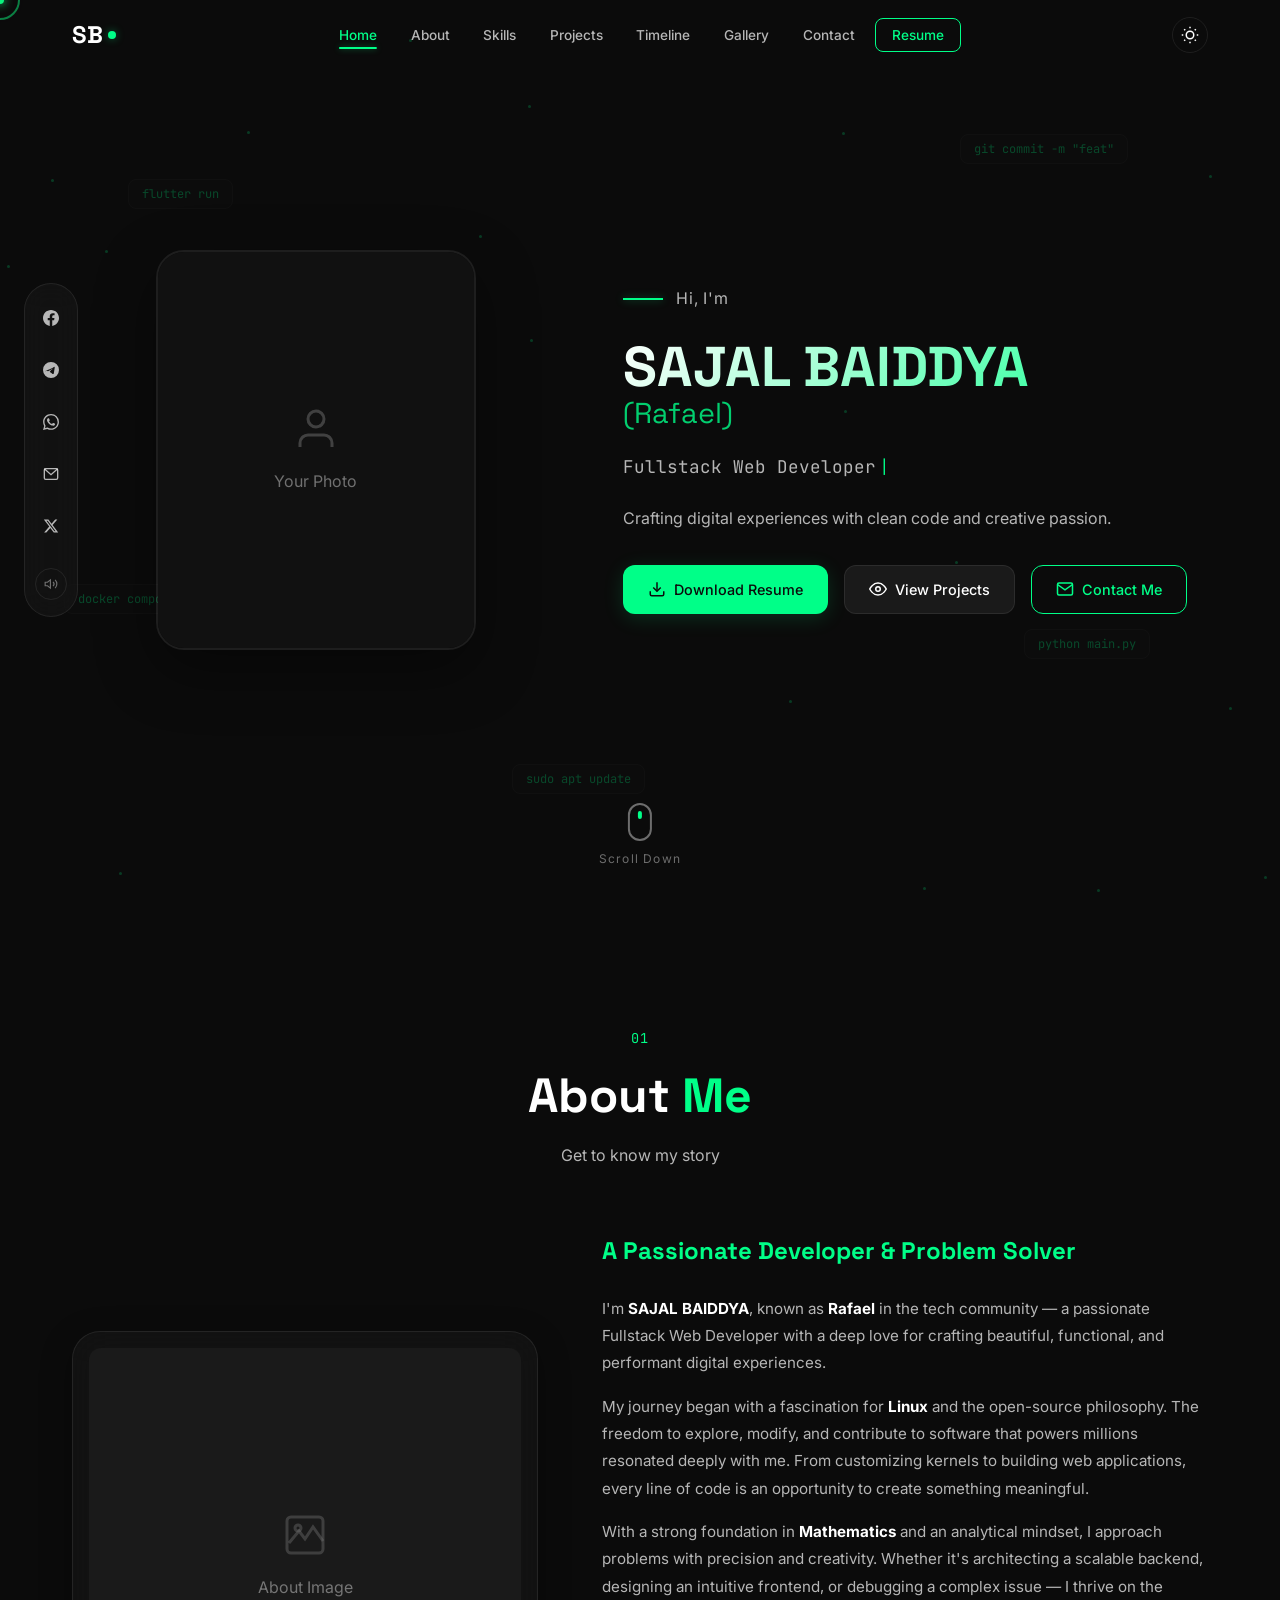
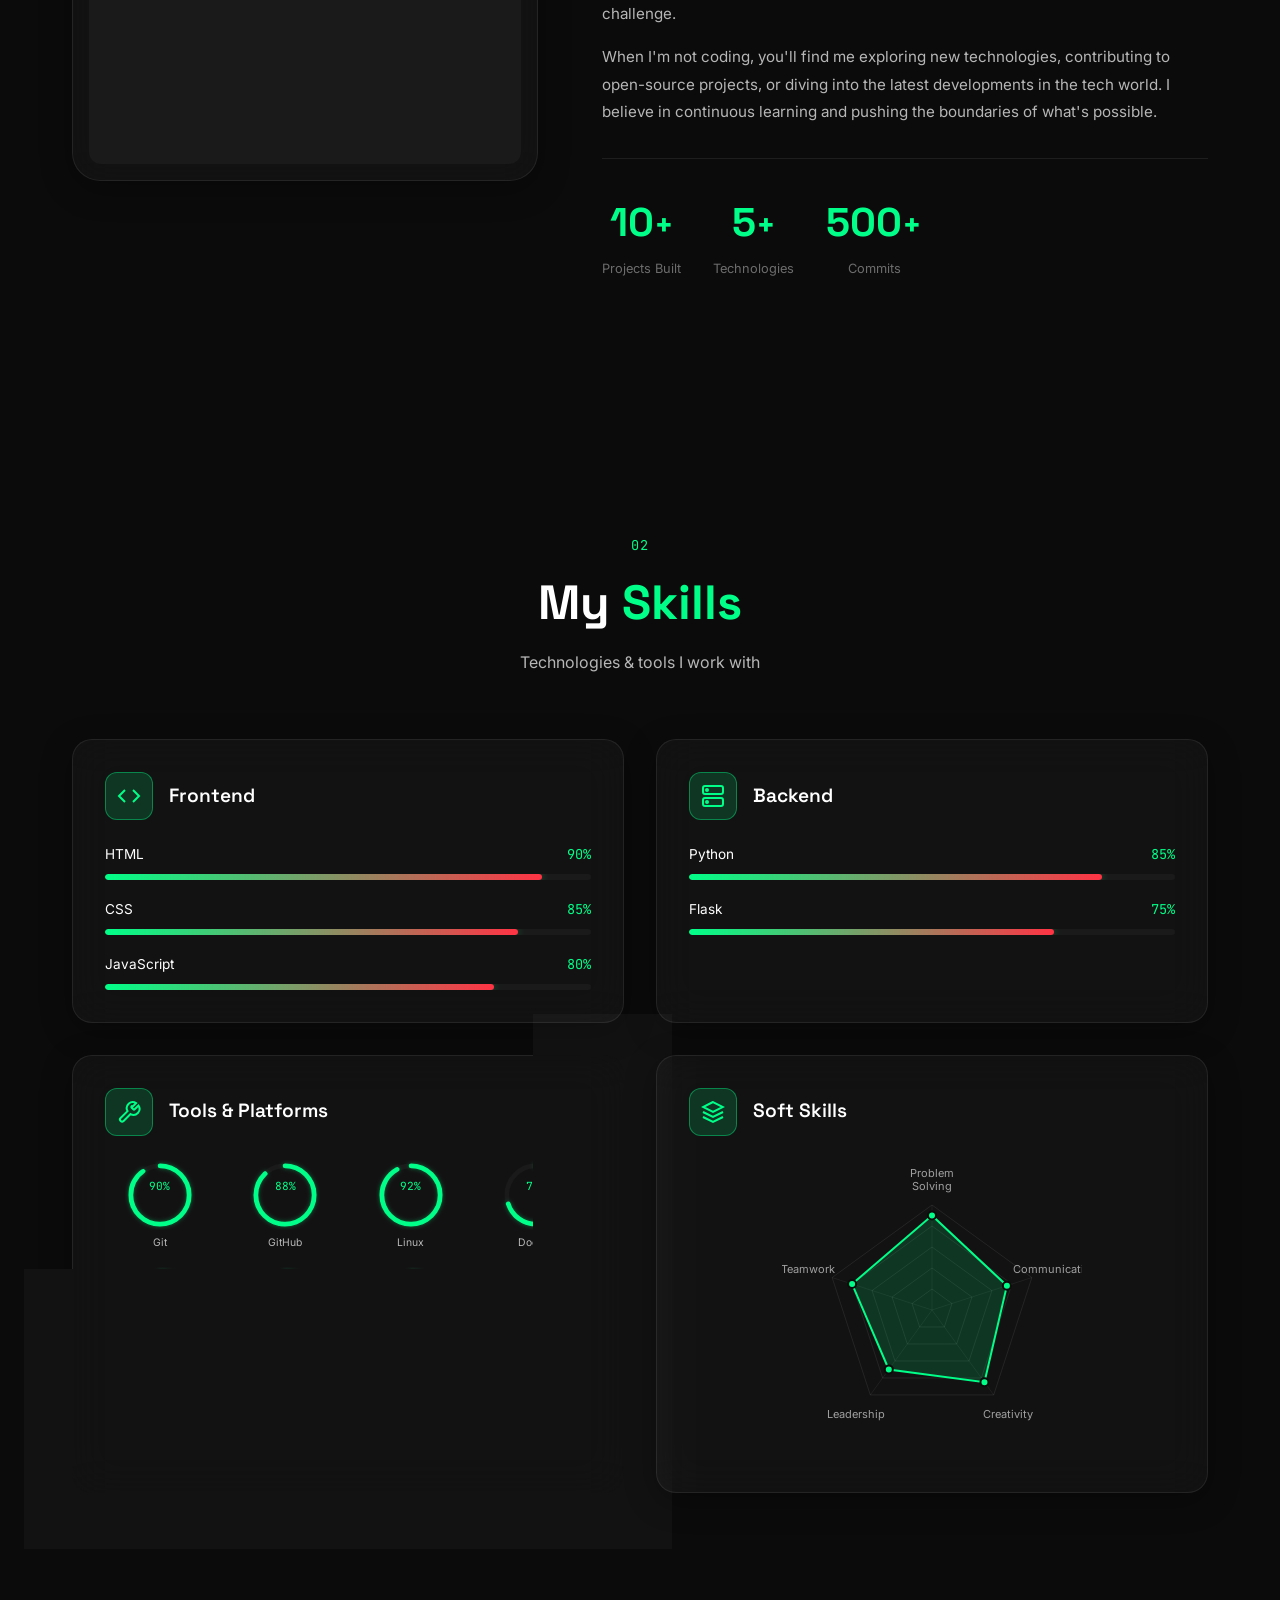
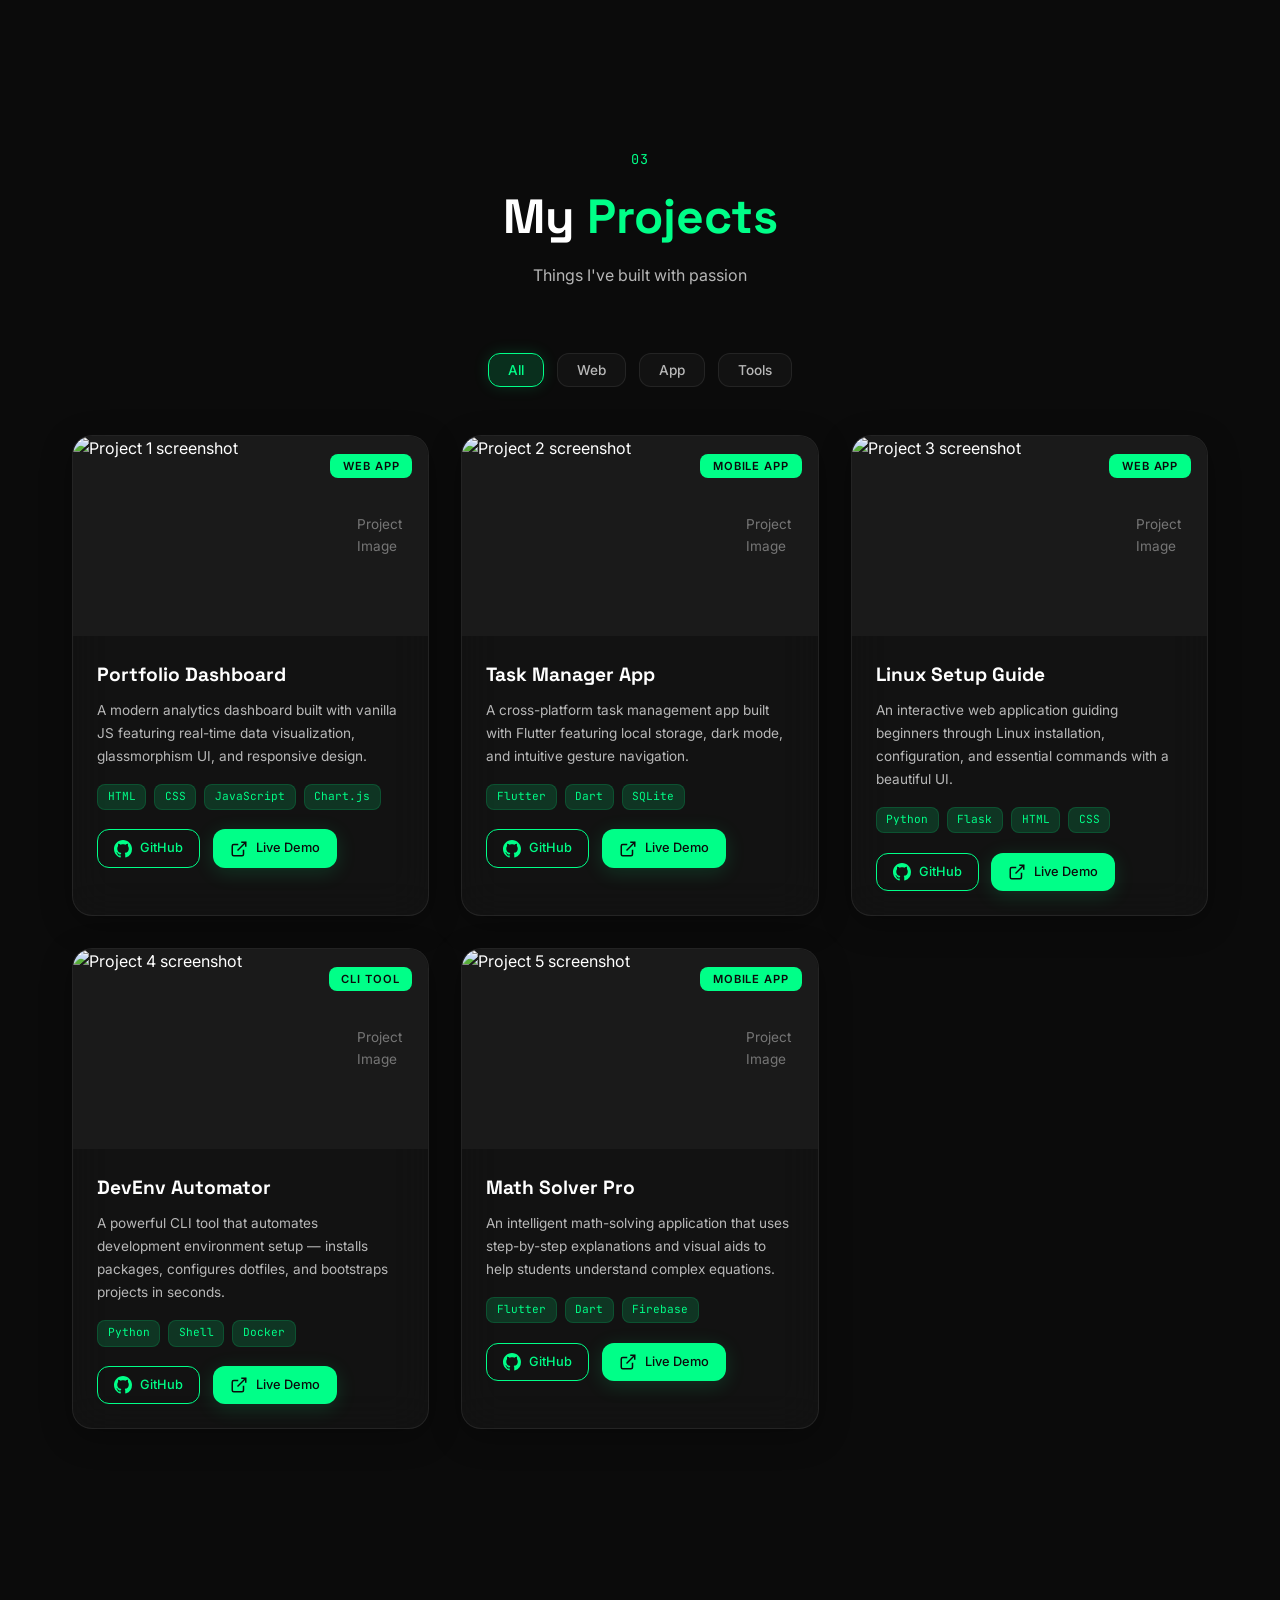
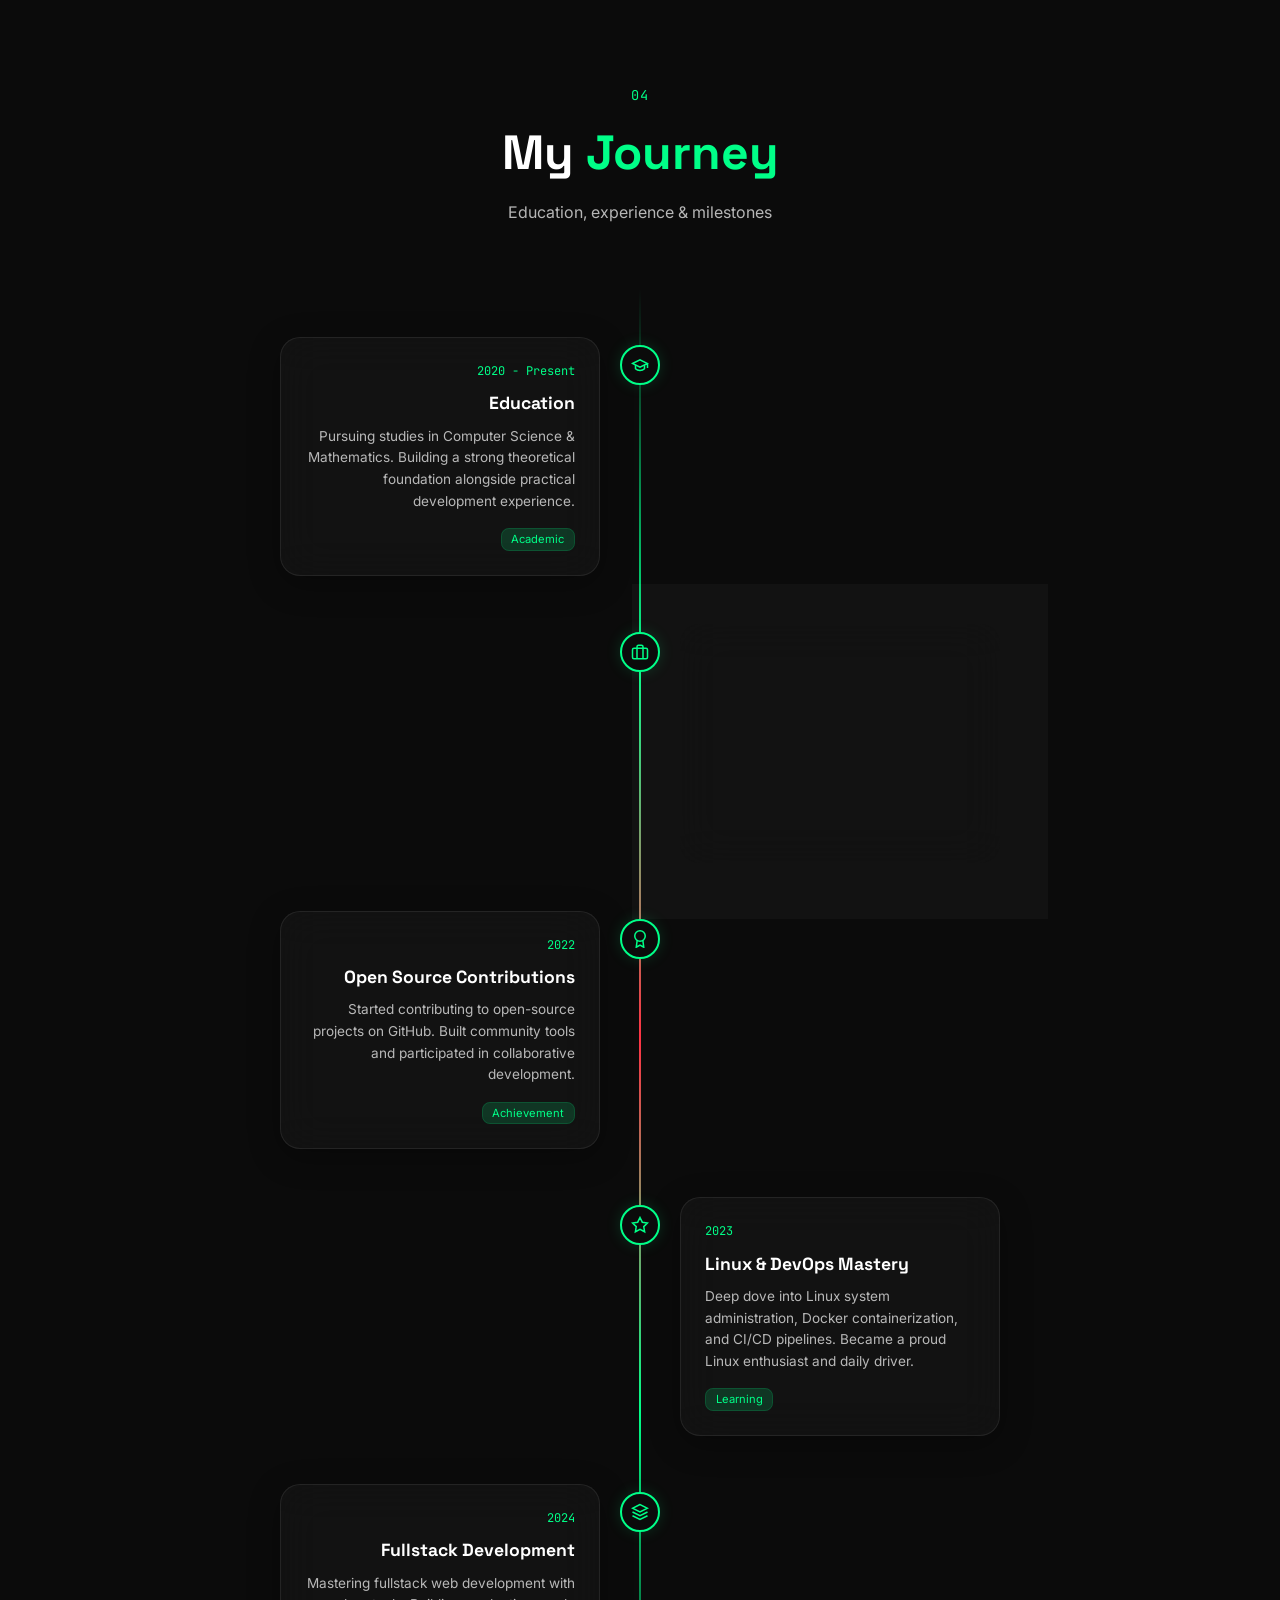
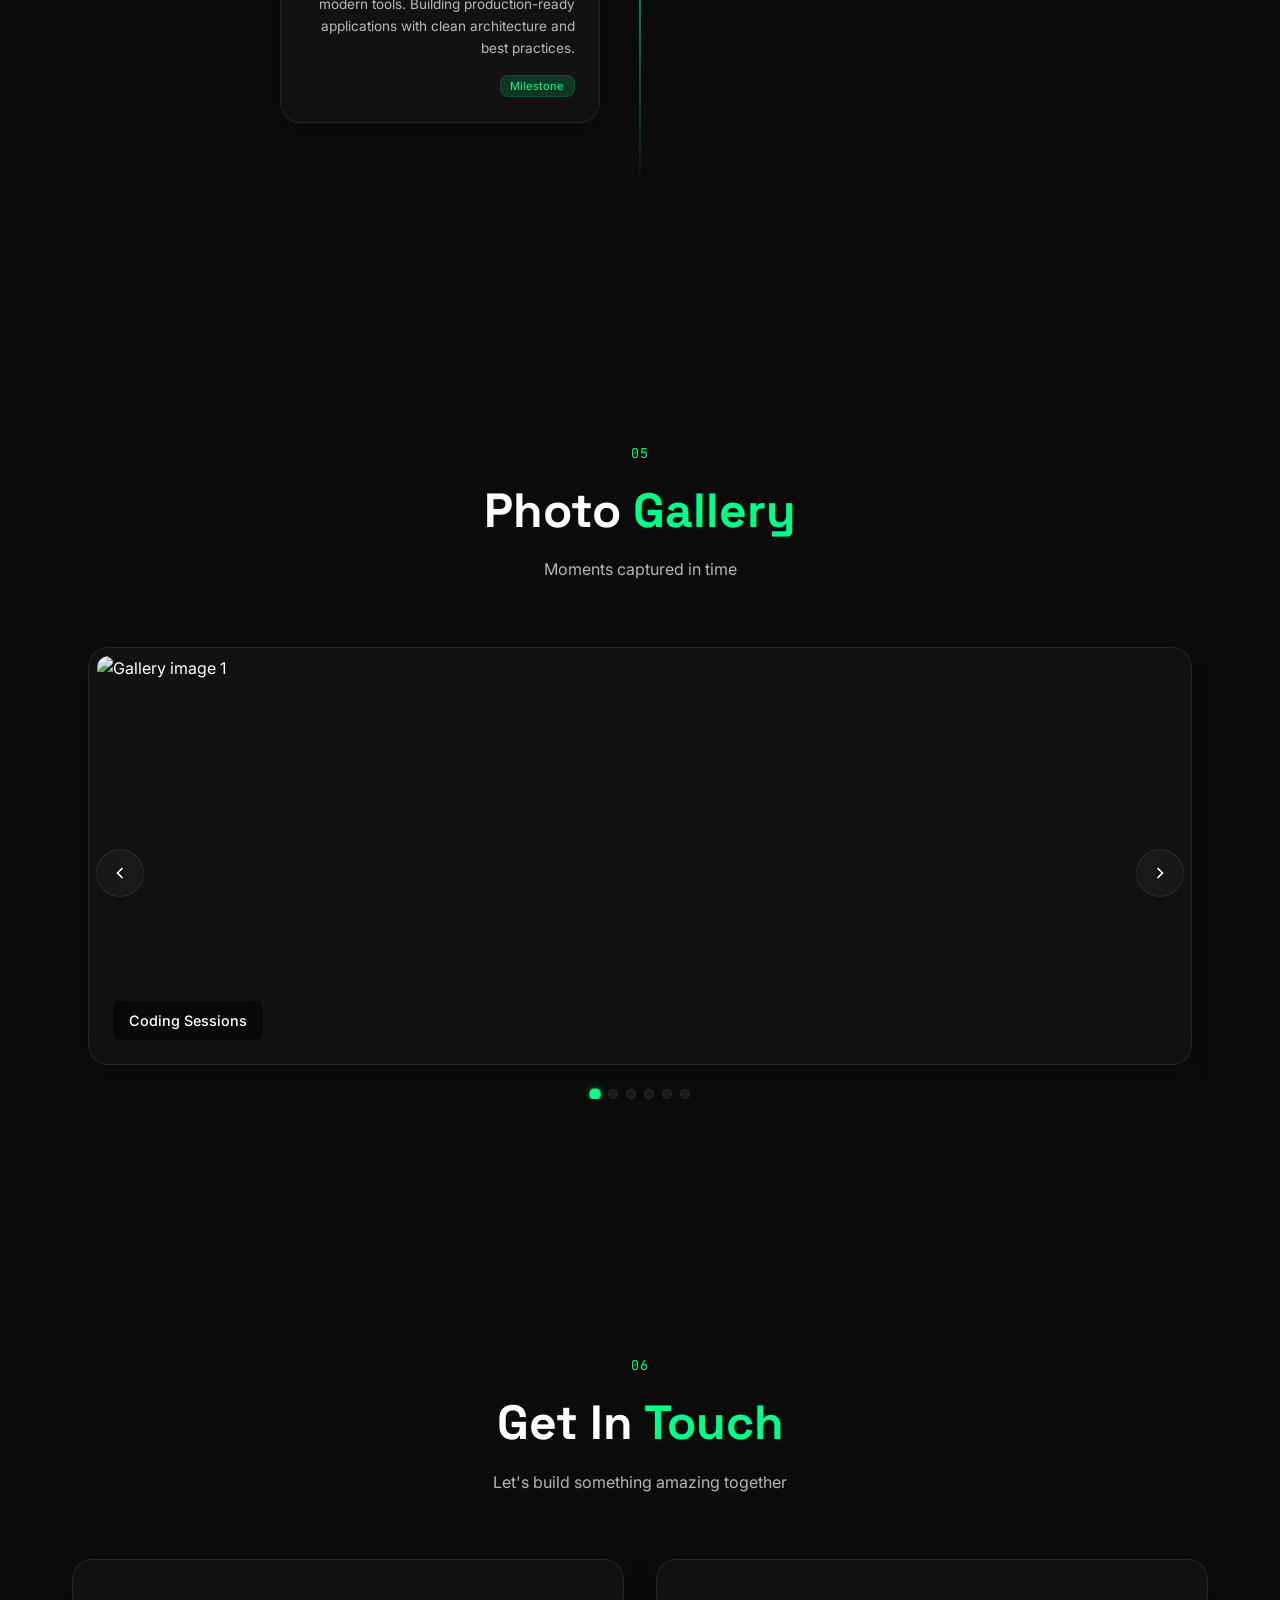
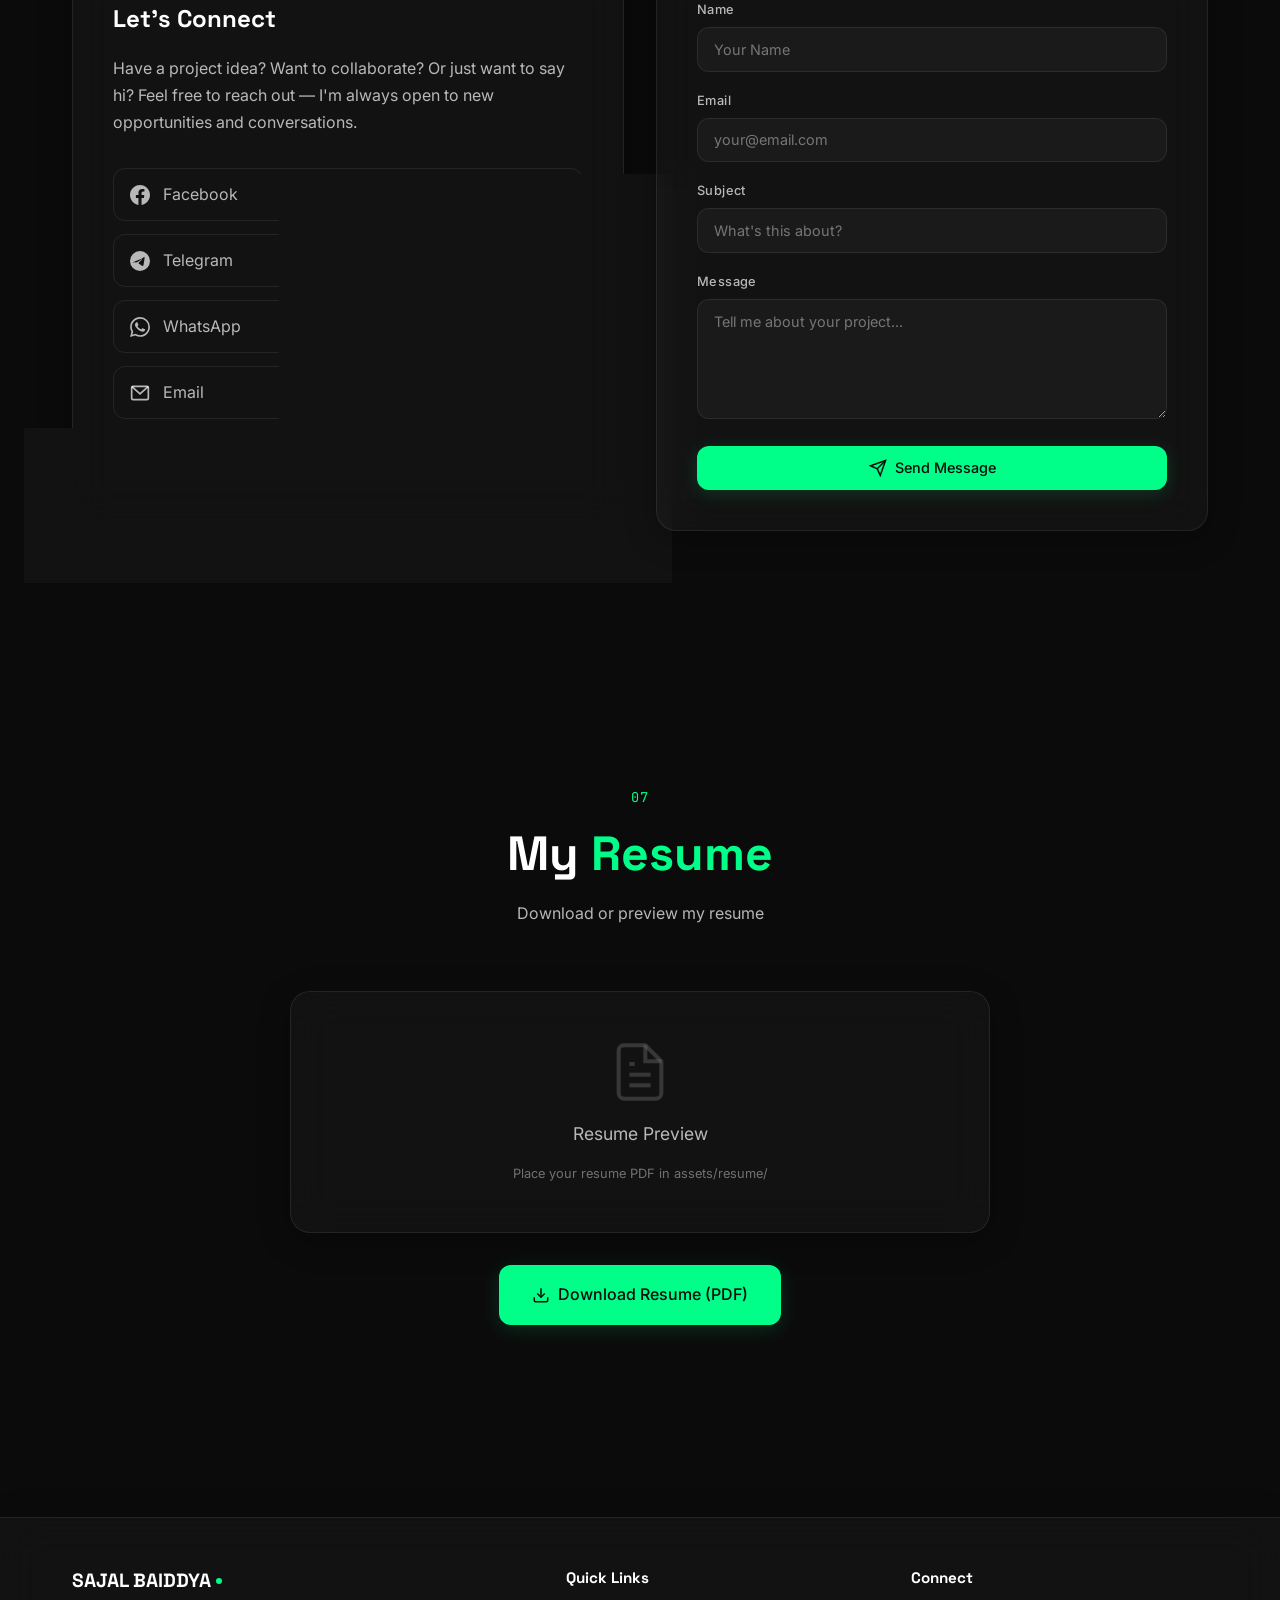
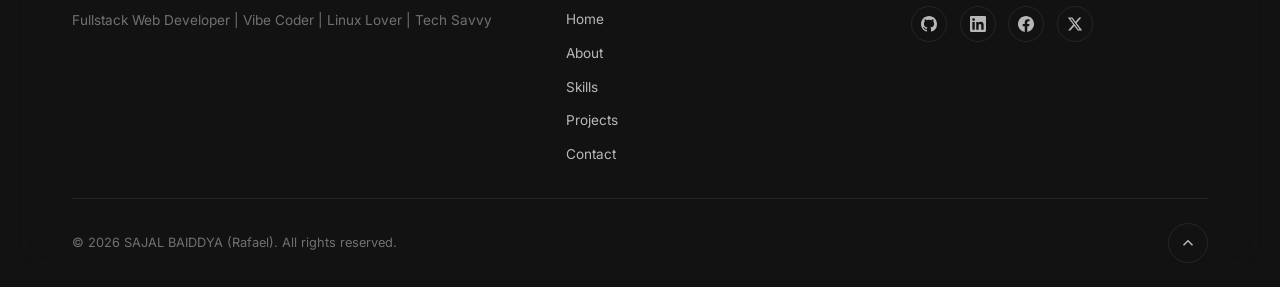
==== index.html @ 7c1eee54 "Add files via upload" ====
<!DOCTYPE html>
<html lang="en" data-theme="dark">
<head>
  <!-- Primary Meta Tags -->
  <meta charset="UTF-8">
  <meta name="viewport" content="width=device-width, initial-scale=1.0">
  <meta http-equiv="X-UA-Compatible" content="IE=edge">
  <title>SAJAL BAIDDYA (Rafael) — Fullstack Web Developer | Vibe Coder | Linux Lover</title>
  <meta name="description" content="Portfolio of SAJAL BAIDDYA (Rafael) — Fullstack Web Developer, Vibe Coder, Linux Lover & Tech Savvy problem solver. Explore my projects, skills, and journey.">
  <meta name="keywords" content="Sajal Baiddya, Rafael, Fullstack Developer, Web Developer, Linux, Open Source, Portfolio, Vibe Coder, JavaScript, Python, Flutter">
  <meta name="author" content="SAJAL BAIDDYA (Rafael)">
  <meta name="robots" content="index, follow">
  <link rel="canonical" href="https://your-domain.com/">

  <!-- Favicon Placeholder -->
  <link rel="icon" type="image/svg+xml" href="data:image/svg+xml,<svg xmlns='http://www.w3.org/2000/svg' viewBox='0 0 100 100'><text y='.9em' font-size='90'>💻</text></svg>">

  <!-- Open Graph / Facebook -->
  <meta property="og:type" content="website">
  <meta property="og:url" content="https://your-domain.com/">
  <meta property="og:title" content="SAJAL BAIDDYA (Rafael) — Fullstack Web Developer">
  <meta property="og:description" content="Portfolio of SAJAL BAIDDYA (Rafael) — Fullstack Web Developer, Vibe Coder, Linux Lover & Tech Savvy problem solver.">
  <meta property="og:image" content="https://your-domain.com/assets/images/og-image.png">
  <meta property="og:site_name" content="Sajal Baiddya Portfolio">

  <!-- Twitter Card -->
  <meta name="twitter:card" content="summary_large_image">
  <meta name="twitter:url" content="https://your-domain.com/">
  <meta name="twitter:title" content="SAJAL BAIDDYA (Rafael) — Fullstack Web Developer">
  <meta name="twitter:description" content="Portfolio of SAJAL BAIDDYA (Rafael) — Fullstack Web Developer, Vibe Coder, Linux Lover & Tech Savvy problem solver.">
  <meta name="twitter:image" content="https://your-domain.com/assets/images/og-image.png">
  <meta name="twitter:creator" content="@sajalbaiddya">

  <!-- Schema.org JSON-LD -->
  <script type="application/ld+json">
  {
    "@context": "https://schema.org",
    "@type": "Person",
    "name": "SAJAL BAIDDYA (Rafael)",
    "alternateName": "Rafael",
    "url": "https://your-domain.com",
    "jobTitle": "Fullstack Web Developer",
    "description": "Fullstack Web Developer, Vibe Coder, Linux Lover & Tech Savvy problem solver",
    "sameAs": [
      "https://github.com/sajalbaiddya",
      "https://twitter.com/sajalbaiddya",
      "https://linkedin.com/in/sajalbaiddya",
      "https://facebook.com/sajalbaiddya"
    ],
    "knowsAbout": ["Web Development", "Python", "JavaScript", "Flutter", "Linux", "Open Source", "Docker"],
    "image": "https://your-domain.com/assets/images/portrait.jpg"
  }
  </script>

  <!-- Preload critical resources -->
  <link rel="preconnect" href="https://fonts.googleapis.com">
  <link rel="preconnect" href="https://fonts.gstatic.com" crossorigin>
  <link href="https://fonts.googleapis.com/css2?family=Inter:wght@300;400;500;600;700;800;900&family=JetBrains+Mono:wght@400;500;700&family=Space+Grotesk:wght@300;400;500;600;700&display=swap" rel="stylesheet">

  <!-- Stylesheet -->
  <link rel="stylesheet" href="style.css">
</head>
<body>

  <!-- ========================================
       LOADING SCREEN
       ======================================== -->
  <div id="loader" class="loader" aria-hidden="true">
    <div class="loader__particles" id="loaderParticles"></div>
    <div class="loader__code-snippets" id="loaderCodeSnippets"></div>
    <div class="loader__content">
      <div class="loader__logo">
        <span class="loader__logo-text">SB</span>
        <div class="loader__logo-glow"></div>
        <div class="loader__logo-ring"></div>
      </div>
      <div class="loader__progress">
        <div class="loader__progress-bar">
          <div class="loader__progress-fill" id="loaderProgressFill"></div>
        </div>
        <span class="loader__percentage" id="loaderPercentage">0%</span>
      </div>
      <p class="loader__tagline">Building something extraordinary...</p>
    </div>
  </div>

  <!-- ========================================
       CUSTOM CURSOR
       ======================================== -->
  <div class="cursor" id="cursor" aria-hidden="true">
    <div class="cursor__dot"></div>
    <div class="cursor__ring"></div>
  </div>
  <div class="cursor__ripple" id="cursorRipple" aria-hidden="true"></div>

  <!-- ========================================
       SCROLL PROGRESS BAR
       ======================================== -->
  <div class="scroll-progress" id="scrollProgress" role="progressbar" aria-label="Page scroll progress" aria-valuemin="0" aria-valuemax="100" aria-valuenow="0"></div>

  <!-- ========================================
       NAVIGATION
       ======================================== -->
  <nav class="nav" id="navbar" role="navigation" aria-label="Main navigation">
    <div class="nav__container">
      <a href="#home" class="nav__logo" aria-label="Home">
        <span class="nav__logo-text">SB</span>
        <span class="nav__logo-dot"></span>
      </a>

      <ul class="nav__menu" id="navMenu" role="menubar">
        <li class="nav__menu-head" aria-hidden="true">
          <span class="nav__menu-head-text">Menu</span>
          <button class="nav__close" id="navClose" aria-label="Close navigation menu">
            <svg viewBox="0 0 24 24" width="18" height="18" fill="none" stroke="currentColor" stroke-width="2"><path d="M6 6l12 12M18 6L6 18"/></svg>
          </button>
        </li>
        <li role="none"><a href="#home" class="nav__link active" role="menuitem" data-section="home">Home</a></li>
        <li role="none"><a href="#about" class="nav__link" role="menuitem" data-section="about">About</a></li>
        <li role="none"><a href="#skills" class="nav__link" role="menuitem" data-section="skills">Skills</a></li>
        <li role="none"><a href="#projects" class="nav__link" role="menuitem" data-section="projects">Projects</a></li>
        <li role="none"><a href="#timeline" class="nav__link" role="menuitem" data-section="timeline">Timeline</a></li>
        <li role="none"><a href="#gallery" class="nav__link" role="menuitem" data-section="gallery">Gallery</a></li>
        <li role="none"><a href="#contact" class="nav__link" role="menuitem" data-section="contact">Contact</a></li>
        <li role="none"><a href="#resume" class="nav__link nav__link--resume" role="menuitem" data-section="resume">Resume</a></li>
      </ul>

      <div class="nav__actions">
        <button class="nav__theme-toggle" id="themeToggle" aria-label="Toggle theme" title="Toggle dark/light mode">
          <svg class="nav__theme-icon nav__theme-icon--sun" viewBox="0 0 24 24" fill="none" stroke="currentColor" stroke-width="2"><circle cx="12" cy="12" r="5"/><path d="M12 1v2M12 21v2M4.22 4.22l1.42 1.42M18.36 18.36l1.42 1.42M1 12h2M21 12h2M4.22 19.78l1.42-1.42M18.36 5.64l1.42-1.42"/></svg>
          <svg class="nav__theme-icon nav__theme-icon--moon" viewBox="0 0 24 24" fill="none" stroke="currentColor" stroke-width="2"><path d="M21 12.79A9 9 0 1111.21 3 7 7 0 0021 12.79z"/></svg>
        </button>

        <button class="nav__hamburger" id="hamburger" aria-label="Toggle navigation menu" aria-expanded="false" aria-controls="navMenu">
          <span class="nav__hamburger-line"></span>
          <span class="nav__hamburger-line"></span>
          <span class="nav__hamburger-line"></span>
        </button>
      </div>
    </div>
  </nav>

  <div class="nav__backdrop" id="navBackdrop" aria-hidden="true"></div>

  <!-- ========================================
       FLOATING SOCIAL DOCK
       ======================================== -->
  <aside class="social-dock" id="socialDock" aria-label="Social media links">
    <a href="#" class="social-dock__link" aria-label="Facebook" title="Facebook" data-sound="hover">
      <svg viewBox="0 0 24 24" fill="currentColor"><path d="M24 12.073c0-6.627-5.373-12-12-12s-12 5.373-12 12c0 5.99 4.388 10.954 10.125 11.854v-8.385H7.078v-3.47h3.047V9.43c0-3.007 1.792-4.669 4.533-4.669 1.312 0 2.686.235 2.686.235v2.953H15.83c-1.491 0-1.956.925-1.956 1.874v2.25h3.328l-.532 3.47h-2.796v8.385C19.612 23.027 24 18.062 24 12.073z"/></svg>
    </a>
    <a href="#" class="social-dock__link" aria-label="Telegram" title="Telegram" data-sound="hover">
      <svg viewBox="0 0 24 24" fill="currentColor"><path d="M11.944 0A12 12 0 0 0 0 12a12 12 0 0 0 12 12 12 12 0 0 0 12-12A12 12 0 0 0 12 0a12 12 0 0 0-.056 0zm4.962 7.224c.1-.002.321.023.465.14a.506.506 0 0 1 .171.325c.016.093.036.306.02.472-.18 1.898-.962 6.502-1.36 8.627-.168.9-.499 1.201-.82 1.23-.696.065-1.225-.46-1.9-.902-1.056-.693-1.653-1.124-2.678-1.8-1.185-.78-.417-1.21.258-1.91.177-.184 3.247-2.977 3.307-3.23.007-.032.014-.15-.056-.212s-.174-.041-.249-.024c-.106.024-1.793 1.14-5.061 3.345-.479.33-1.013.527-1.488.527-.528-.005-1.55-.287-2.332-.722C4.135 14.4 3.596 14.072 3.638 13.73c.02-.178.264-.36.712-.545 2.79-1.218 4.651-2.024 5.581-2.41 2.654-1.102 3.204-1.293 3.562-1.299z"/></svg>
    </a>
    <a href="#" class="social-dock__link" aria-label="WhatsApp" title="WhatsApp" data-sound="hover">
      <svg viewBox="0 0 24 24" fill="currentColor"><path d="M17.472 14.382c-.297-.149-1.758-.867-2.03-.967-.273-.099-.471-.148-.67.15-.197.297-.767.966-.94 1.164-.173.199-.347.223-.644.075-.297-.15-1.255-.463-2.39-1.475-.883-.788-1.48-1.761-1.653-2.059-.173-.297-.018-.458.13-.606.134-.133.298-.347.446-.52.149-.174.198-.298.298-.497.099-.198.05-.371-.025-.52-.075-.149-.669-1.612-.916-2.207-.242-.579-.487-.5-.669-.51-.173-.008-.371-.01-.57-.01-.198 0-.52.074-.792.372-.272.297-1.04 1.016-1.04 2.479 0 1.462 1.065 2.875 1.213 3.074.149.198 2.096 3.2 5.077 4.487.709.306 1.262.489 1.694.625.712.227 1.36.195 1.871.118.571-.085 1.758-.719 2.006-1.413.248-.694.248-1.289.173-1.413-.074-.124-.272-.198-.57-.347m-5.421 7.403h-.004a9.87 9.87 0 01-5.031-1.378l-.361-.214-3.741.982.998-3.648-.235-.374a9.86 9.86 0 01-1.51-5.26c.001-5.45 4.436-9.884 9.888-9.884 2.64 0 5.122 1.03 6.988 2.898a9.825 9.825 0 012.893 6.994c-.003 5.45-4.437 9.884-9.885 9.884m8.413-18.297A11.815 11.815 0 0012.05 0C5.495 0 .16 5.335.157 11.892c0 2.096.547 4.142 1.588 5.945L.057 24l6.305-1.654a11.882 11.882 0 005.683 1.448h.005c6.554 0 11.89-5.335 11.893-11.893a11.821 11.821 0 00-3.48-8.413z"/></svg>
    </a>
    <a href="#" class="social-dock__link" aria-label="Email" title="Email" data-sound="hover">
      <svg viewBox="0 0 24 24" fill="none" stroke="currentColor" stroke-width="2"><rect x="2" y="4" width="20" height="16" rx="2"/><path d="M22 4L12 13 2 4"/></svg>
    </a>
    <a href="#" class="social-dock__link" aria-label="X (Twitter)" title="X (Twitter)" data-sound="hover">
      <svg viewBox="0 0 24 24" fill="currentColor"><path d="M18.244 2.25h3.308l-7.227 8.26 8.502 11.24H16.17l-5.214-6.817L4.99 21.75H1.68l7.73-8.835L1.254 2.25H8.08l4.713 6.231zm-1.161 17.52h1.833L7.084 4.126H5.117z"/></svg>
    </a>
    <button class="social-dock__mute" id="muteToggle" aria-label="Toggle sound effects" title="Toggle sound">
      <svg class="social-dock__mute-icon social-dock__mute-icon--on" viewBox="0 0 24 24" fill="none" stroke="currentColor" stroke-width="2"><polygon points="11 5 6 9 2 9 2 15 6 15 11 19 11 5"/><path d="M19.07 4.93a10 10 0 0 1 0 14.14M15.54 8.46a5 5 0 0 1 0 7.07"/></svg>
      <svg class="social-dock__mute-icon social-dock__mute-icon--off" viewBox="0 0 24 24" fill="none" stroke="currentColor" stroke-width="2"><polygon points="11 5 6 9 2 9 2 15 6 15 11 19 11 5"/><line x1="23" y1="9" x2="17" y2="15"/><line x1="17" y1="9" x2="23" y2="15"/></svg>
    </button>
  </aside>

  <!-- ========================================
       MAIN CONTENT
       ======================================== -->
  <main id="mainContent" class="main-content" aria-label="Main content">

    <!-- ========== HERO SECTION ========== -->
    <section id="home" class="hero section" aria-label="Hero section">
      <div class="hero__particles" id="heroParticles" aria-hidden="true"></div>

      <div class="hero__code-snippets" aria-hidden="true" id="heroCodeSnippets">
        <div class="hero__code-snippet" style="--delay: 0; --x: 10%; --y: 20%;">
          <code>flutter run</code>
        </div>
        <div class="hero__code-snippet" style="--delay: 1; --x: 75%; --y: 15%;">
          <code>git commit -m "feat"</code>
        </div>
        <div class="hero__code-snippet" style="--delay: 2; --x: 5%; --y: 65%;">
          <code>docker compose up</code>
        </div>
        <div class="hero__code-snippet" style="--delay: 3; --x: 80%; --y: 70%;">
          <code>python main.py</code>
        </div>
        <div class="hero__code-snippet" style="--delay: 4; --x: 40%; --y: 85%;">
          <code>sudo apt update</code>
        </div>
      </div>

      <div class="hero__container">
        <div class="hero__image-wrapper" data-parallax="0.05">
          <div class="hero__image-frame">
            <div class="hero__image-glow"></div>
            <!-- Replace src with your portrait image -->
            <img
              src="assets/images/portrait.jpg"
              alt="SAJAL BAIDDYA (Rafael) - Fullstack Web Developer portrait"
              class="hero__image"
              loading="eager"
              width="400"
              height="500"
              onerror="this.style.display='none'; this.parentElement.classList.add('hero__image-frame--placeholder');"
            >
            <div class="hero__image-placeholder" aria-hidden="true">
              <svg viewBox="0 0 24 24" fill="none" stroke="currentColor" stroke-width="1.5"><path d="M20 21v-2a4 4 0 0 0-4-4H8a4 4 0 0 0-4 4v2"/><circle cx="12" cy="7" r="4"/></svg>
              <span>Your Photo</span>
            </div>
          </div>
        </div>

        <div class="hero__content" data-parallax="0.02">
          <div class="hero__greeting">
            <span class="hero__greeting-line"></span>
            <span class="hero__greeting-text">Hi, I'm</span>
          </div>
          <h1 class="hero__name">
            <span class="hero__name-first">SAJAL BAIDDYA</span>
            <span class="hero__name-alias">(Rafael)</span>
          </h1>
          <div class="hero__typewriter">
            <span class="hero__typewriter-text" id="typewriterText"></span>
            <span class="hero__typewriter-cursor" aria-hidden="true">|</span>
          </div>
          <p class="hero__description">
            Crafting digital experiences with clean code and creative passion.
          </p>
          <div class="hero__actions">
            <a href="#resume" class="btn btn--primary" data-sound="click">
              <svg viewBox="0 0 24 24" fill="none" stroke="currentColor" stroke-width="2"><path d="M21 15v4a2 2 0 0 1-2 2H5a2 2 0 0 1-2-2v-4"/><polyline points="7 10 12 15 17 10"/><line x1="12" y1="15" x2="12" y2="3"/></svg>
              <span>Download Resume</span>
            </a>
            <a href="#projects" class="btn btn--secondary" data-sound="click">
              <svg viewBox="0 0 24 24" fill="none" stroke="currentColor" stroke-width="2"><path d="M1 12s4-8 11-8 11 8 11 8-4 8-11 8-11-8-11-8z"/><circle cx="12" cy="12" r="3"/></svg>
              <span>View Projects</span>
            </a>
            <a href="#contact" class="btn btn--outline" data-sound="click">
              <svg viewBox="0 0 24 24" fill="none" stroke="currentColor" stroke-width="2"><path d="M4 4h16c1.1 0 2 .9 2 2v12c0 1.1-.9 2-2 2H4c-1.1 0-2-.9-2-2V6c0-1.1.9-2 2-2z"/><polyline points="22,6 12,13 2,6"/></svg>
              <span>Contact Me</span>
            </a>
          </div>
        </div>
      </div>

      <div class="hero__scroll-indicator" aria-hidden="true">
        <div class="hero__scroll-mouse">
          <div class="hero__scroll-wheel"></div>
        </div>
        <span>Scroll Down</span>
      </div>
    </section>

    <!-- ========== ABOUT SECTION ========== -->
    <section id="about" class="about section" aria-label="About me">
      <div class="container">
        <div class="section-header reveal">
          <span class="section-header__tag">01</span>
          <h2 class="section-header__title">About <span class="text-accent">Me</span></h2>
          <p class="section-header__subtitle">Get to know my story</p>
        </div>

        <div class="about__grid">
          <div class="about__image-wrapper reveal reveal--left">
            <div class="about__image-frame glass-card">
              <!-- Replace src with your image -->
              <img
                src="assets/images/about.jpg"
                alt="SAJAL BAIDDYA working on a project"
                class="about__image"
                loading="lazy"
                width="450"
                height="550"
                onerror="this.style.display='none'; this.parentElement.classList.add('about__image-frame--placeholder');"
              >
              <div class="about__image-placeholder" aria-hidden="true">
                <svg viewBox="0 0 24 24" fill="none" stroke="currentColor" stroke-width="1.5"><rect x="3" y="3" width="18" height="18" rx="2"/><circle cx="8.5" cy="8.5" r="1.5"/><path d="M21 15l-5-7L12 14l-3-4-5 6"/></svg>
                <span>About Image</span>
              </div>
            </div>
          </div>

          <div class="about__content reveal reveal--right">
            <h3 class="about__subtitle">A Passionate Developer & Problem Solver</h3>
            <div class="about__text">
              <p>
                I'm <strong>SAJAL BAIDDYA</strong>, known as <strong>Rafael</strong> in the tech community — a passionate Fullstack Web Developer with a deep love for crafting beautiful, functional, and performant digital experiences.
              </p>
              <p>
                My journey began with a fascination for <strong>Linux</strong> and the open-source philosophy. The freedom to explore, modify, and contribute to software that powers millions resonated deeply with me. From customizing kernels to building web applications, every line of code is an opportunity to create something meaningful.
              </p>
              <p>
                With a strong foundation in <strong>Mathematics</strong> and an analytical mindset, I approach problems with precision and creativity. Whether it's architecting a scalable backend, designing an intuitive frontend, or debugging a complex issue — I thrive on the challenge.
              </p>
              <p>
                When I'm not coding, you'll find me exploring new technologies, contributing to open-source projects, or diving into the latest developments in the tech world. I believe in continuous learning and pushing the boundaries of what's possible.
              </p>
            </div>
            <div class="about__stats">
              <div class="about__stat">
                <span class="about__stat-number" data-count="10">0</span><span class="about__stat-suffix">+</span>
                <span class="about__stat-label">Projects Built</span>
              </div>
              <div class="about__stat">
                <span class="about__stat-number" data-count="5">0</span><span class="about__stat-suffix">+</span>
                <span class="about__stat-label">Technologies</span>
              </div>
              <div class="about__stat">
                <span class="about__stat-number" data-count="500">0</span><span class="about__stat-suffix">+</span>
                <span class="about__stat-label">Commits</span>
              </div>
            </div>
          </div>
        </div>
      </div>
    </section>

    <!-- ========== SKILLS SECTION ========== -->
    <section id="skills" class="skills section" aria-label="Skills">
      <div class="container">
        <div class="section-header reveal">
          <span class="section-header__tag">02</span>
          <h2 class="section-header__title">My <span class="text-accent">Skills</span></h2>
          <p class="section-header__subtitle">Technologies & tools I work with</p>
        </div>

        <div class="skills__grid">
          <!-- Frontend -->
          <div class="skills__card glass-card reveal" data-delay="0">
            <div class="skills__card-header">
              <div class="skills__card-icon">
                <svg viewBox="0 0 24 24" fill="none" stroke="currentColor" stroke-width="2"><polyline points="16 18 22 12 16 6"/><polyline points="8 6 2 12 8 18"/></svg>
              </div>
              <h3 class="skills__card-title">Frontend</h3>
            </div>
            <div class="skills__card-body">
              <div class="skill-bar" data-skill="HTML" data-percent="90">
                <div class="skill-bar__header"><span>HTML</span><span class="skill-bar__percent">90%</span></div>
                <div class="skill-bar__track"><div class="skill-bar__fill"></div></div>
              </div>
              <div class="skill-bar" data-skill="CSS" data-percent="85">
                <div class="skill-bar__header"><span>CSS</span><span class="skill-bar__percent">85%</span></div>
                <div class="skill-bar__track"><div class="skill-bar__fill"></div></div>
              </div>
              <div class="skill-bar" data-skill="JavaScript" data-percent="80">
                <div class="skill-bar__header"><span>JavaScript</span><span class="skill-bar__percent">80%</span></div>
                <div class="skill-bar__track"><div class="skill-bar__fill"></div></div>
              </div>
            </div>
          </div>

          <!-- Backend -->
          <div class="skills__card glass-card reveal" data-delay="1">
            <div class="skills__card-header">
              <div class="skills__card-icon">
                <svg viewBox="0 0 24 24" fill="none" stroke="currentColor" stroke-width="2"><rect x="2" y="2" width="20" height="8" rx="2"/><rect x="2" y="14" width="20" height="8" rx="2"/><circle cx="6" cy="6" r="1"/><circle cx="6" cy="18" r="1"/></svg>
              </div>
              <h3 class="skills__card-title">Backend</h3>
            </div>
            <div class="skills__card-body">
              <div class="skill-bar" data-skill="Python" data-percent="85">
                <div class="skill-bar__header"><span>Python</span><span class="skill-bar__percent">85%</span></div>
                <div class="skill-bar__track"><div class="skill-bar__fill"></div></div>
              </div>
              <div class="skill-bar" data-skill="Flask" data-percent="75">
                <div class="skill-bar__header"><span>Flask</span><span class="skill-bar__percent">75%</span></div>
                <div class="skill-bar__track"><div class="skill-bar__fill"></div></div>
              </div>
            </div>
          </div>

          <!-- Tools -->
          <div class="skills__card glass-card reveal" data-delay="2">
            <div class="skills__card-header">
              <div class="skills__card-icon">
                <svg viewBox="0 0 24 24" fill="none" stroke="currentColor" stroke-width="2"><path d="M14.7 6.3a1 1 0 0 0 0 1.4l1.6 1.6a1 1 0 0 0 1.4 0l3.77-3.77a6 6 0 0 1-7.94 8.56l-6.91 6.91a2.12 2.12 0 0 1-3-3l6.91-6.91a6 6 0 0 1 8.56-7.94l-3.77 3.77z"/></svg>
              </div>
              <h3 class="skills__card-title">Tools & Platforms</h3>
            </div>
            <div class="skills__card-body">
              <div class="skills__circular-grid">
                <div class="circular-skill" data-percent="90">
                  <svg viewBox="0 0 120 120">
                    <circle cx="60" cy="60" r="50" class="circular-skill__bg"/>
                    <circle cx="60" cy="60" r="50" class="circular-skill__fill"/>
                  </svg>
                  <span class="circular-skill__value">90%</span>
                  <span class="circular-skill__label">Git</span>
                </div>
                <div class="circular-skill" data-percent="88">
                  <svg viewBox="0 0 120 120">
                    <circle cx="60" cy="60" r="50" class="circular-skill__bg"/>
                    <circle cx="60" cy="60" r="50" class="circular-skill__fill"/>
                  </svg>
                  <span class="circular-skill__value">88%</span>
                  <span class="circular-skill__label">GitHub</span>
                </div>
                <div class="circular-skill" data-percent="92">
                  <svg viewBox="0 0 120 120">
                    <circle cx="60" cy="60" r="50" class="circular-skill__bg"/>
                    <circle cx="60" cy="60" r="50" class="circular-skill__fill"/>
                  </svg>
                  <span class="circular-skill__value">92%</span>
                  <span class="circular-skill__label">Linux</span>
                </div>
                <div class="circular-skill" data-percent="70">
                  <svg viewBox="0 0 120 120">
                    <circle cx="60" cy="60" r="50" class="circular-skill__bg"/>
                    <circle cx="60" cy="60" r="50" class="circular-skill__fill"/>
                  </svg>
                  <span class="circular-skill__value">70%</span>
                  <span class="circular-skill__label">Docker</span>
                </div>
                <div class="circular-skill" data-percent="65">
                  <svg viewBox="0 0 120 120">
                    <circle cx="60" cy="60" r="50" class="circular-skill__bg"/>
                    <circle cx="60" cy="60" r="50" class="circular-skill__fill"/>
                  </svg>
                  <span class="circular-skill__value">65%</span>
                  <span class="circular-skill__label">Flutter</span>
                </div>
                <div class="circular-skill" data-percent="85">
                  <svg viewBox="0 0 120 120">
                    <circle cx="60" cy="60" r="50" class="circular-skill__bg"/>
                    <circle cx="60" cy="60" r="50" class="circular-skill__fill"/>
                  </svg>
                  <span class="circular-skill__value">85%</span>
                  <span class="circular-skill__label">VS Code</span>
                </div>
                <div class="circular-skill" data-percent="60">
                  <svg viewBox="0 0 120 120">
                    <circle cx="60" cy="60" r="50" class="circular-skill__bg"/>
                    <circle cx="60" cy="60" r="50" class="circular-skill__fill"/>
                  </svg>
                  <span class="circular-skill__value">60%</span>
                  <span class="circular-skill__label">Android Studio</span>
                </div>
              </div>
            </div>
          </div>

          <!-- Soft Skills Radar Chart -->
          <div class="skills__card skills__card--radar glass-card reveal" data-delay="3">
            <div class="skills__card-header">
              <div class="skills__card-icon">
                <svg viewBox="0 0 24 24" fill="none" stroke="currentColor" stroke-width="2"><path d="M12 2L2 7l10 5 10-5-10-5z"/><path d="M2 17l10 5 10-5"/><path d="M2 12l10 5 10-5"/></svg>
              </div>
              <h3 class="skills__card-title">Soft Skills</h3>
            </div>
            <div class="skills__card-body">
              <canvas id="radarChart" width="300" height="300" aria-label="Radar chart showing soft skills: Problem Solving, Communication, Creativity, Leadership" role="img"></canvas>
            </div>
          </div>
        </div>
      </div>
    </section>

    <!-- ========== PROJECTS SECTION ========== -->
    <section id="projects" class="projects section" aria-label="Projects">
      <div class="container">
        <div class="section-header reveal">
          <span class="section-header__tag">03</span>
          <h2 class="section-header__title">My <span class="text-accent">Projects</span></h2>
          <p class="section-header__subtitle">Things I've built with passion</p>
        </div>

        <div class="projects__filters reveal" role="group" aria-label="Project filters">
          <button class="projects__filter active" data-filter="all" data-sound="click">All</button>
          <button class="projects__filter" data-filter="web" data-sound="click">Web</button>
          <button class="projects__filter" data-filter="app" data-sound="click">App</button>
          <button class="projects__filter" data-filter="tool" data-sound="click">Tools</button>
        </div>

        <div class="projects__grid" id="projectsGrid">
          <!-- Project 1 -->
          <article class="project-card glass-card reveal" data-category="web" data-tilt>
            <div class="project-card__image">
              <img src="assets/images/project1.jpg" alt="Project 1 screenshot" loading="lazy" width="400" height="250" onerror="this.parentElement.classList.add('project-card__image--placeholder');">
              <div class="project-card__overlay">
                <span class="project-card__category">Web App</span>
              </div>
            </div>
            <div class="project-card__content">
              <h3 class="project-card__title">Portfolio Dashboard</h3>
              <p class="project-card__desc">A modern analytics dashboard built with vanilla JS featuring real-time data visualization, glassmorphism UI, and responsive design.</p>
              <div class="project-card__tags">
                <span class="project-card__tag">HTML</span>
                <span class="project-card__tag">CSS</span>
                <span class="project-card__tag">JavaScript</span>
                <span class="project-card__tag">Chart.js</span>
              </div>
              <div class="project-card__actions">
                <a href="#" class="btn btn--small btn--outline" aria-label="View source code on GitHub" data-sound="click">
                  <svg viewBox="0 0 24 24" fill="currentColor"><path d="M12 0C5.37 0 0 5.37 0 12c0 5.31 3.435 9.795 8.205 11.385.6.105.825-.255.825-.57 0-.285-.015-1.23-.015-2.235-3.015.555-3.795-.735-4.035-1.41-.135-.345-.72-1.41-1.23-1.695-.42-.225-1.02-.78-.015-.795.945-.015 1.62.87 1.845 1.23 1.08 1.815 2.805 1.305 3.495.99.105-.78.42-1.305.765-1.605-2.67-.3-5.46-1.335-5.46-5.925 0-1.305.465-2.385 1.23-3.225-.12-.3-.54-1.53.12-3.18 0 0 1.005-.315 3.3 1.23.96-.27 1.98-.405 3-.405s2.04.135 3 .405c2.295-1.56 3.3-1.23 3.3-1.23.66 1.65.24 2.88.12 3.18.765.84 1.23 1.905 1.23 3.225 0 4.605-2.805 5.625-5.475 5.925.435.375.81 1.095.81 2.22 0 1.605-.015 2.895-.015 3.3 0 .315.225.69.825.57A12.02 12.02 0 0024 12c0-6.63-5.37-12-12-12z"/></svg>
                  GitHub
                </a>
                <a href="#" class="btn btn--small btn--primary" aria-label="View live demo" data-sound="click">
                  <svg viewBox="0 0 24 24" fill="none" stroke="currentColor" stroke-width="2"><path d="M18 13v6a2 2 0 0 1-2 2H5a2 2 0 0 1-2-2V8a2 2 0 0 1 2-2h6"/><polyline points="15 3 21 3 21 9"/><line x1="10" y1="14" x2="21" y2="3"/></svg>
                  Live Demo
                </a>
              </div>
            </div>
          </article>

          <!-- Project 2 -->
          <article class="project-card glass-card reveal" data-category="app" data-tilt>
            <div class="project-card__image">
              <img src="assets/images/project2.jpg" alt="Project 2 screenshot" loading="lazy" width="400" height="250" onerror="this.parentElement.classList.add('project-card__image--placeholder');">
              <div class="project-card__overlay">
                <span class="project-card__category">Mobile App</span>
              </div>
            </div>
            <div class="project-card__content">
              <h3 class="project-card__title">Task Manager App</h3>
              <p class="project-card__desc">A cross-platform task management app built with Flutter featuring local storage, dark mode, and intuitive gesture navigation.</p>
              <div class="project-card__tags">
                <span class="project-card__tag">Flutter</span>
                <span class="project-card__tag">Dart</span>
                <span class="project-card__tag">SQLite</span>
              </div>
              <div class="project-card__actions">
                <a href="#" class="btn btn--small btn--outline" aria-label="View source code on GitHub" data-sound="click">
                  <svg viewBox="0 0 24 24" fill="currentColor"><path d="M12 0C5.37 0 0 5.37 0 12c0 5.31 3.435 9.795 8.205 11.385.6.105.825-.255.825-.57 0-.285-.015-1.23-.015-2.235-3.015.555-3.795-.735-4.035-1.41-.135-.345-.72-1.41-1.23-1.695-.42-.225-1.02-.78-.015-.795.945-.015 1.62.87 1.845 1.23 1.08 1.815 2.805 1.305 3.495.99.105-.78.42-1.305.765-1.605-2.67-.3-5.46-1.335-5.46-5.925 0-1.305.465-2.385 1.23-3.225-.12-.3-.54-1.53.12-3.18 0 0 1.005-.315 3.3 1.23.96-.27 1.98-.405 3-.405s2.04.135 3 .405c2.295-1.56 3.3-1.23 3.3-1.23.66 1.65.24 2.88.12 3.18.765.84 1.23 1.905 1.23 3.225 0 4.605-2.805 5.625-5.475 5.925.435.375.81 1.095.81 2.22 0 1.605-.015 2.895-.015 3.3 0 .315.225.69.825.57A12.02 12.02 0 0024 12c0-6.63-5.37-12-12-12z"/></svg>
                  GitHub
                </a>
                <a href="#" class="btn btn--small btn--primary" aria-label="View live demo" data-sound="click">
                  <svg viewBox="0 0 24 24" fill="none" stroke="currentColor" stroke-width="2"><path d="M18 13v6a2 2 0 0 1-2 2H5a2 2 0 0 1-2-2V8a2 2 0 0 1 2-2h6"/><polyline points="15 3 21 3 21 9"/><line x1="10" y1="14" x2="21" y2="3"/></svg>
                  Live Demo
                </a>
              </div>
            </div>
          </article>

          <!-- Project 3 -->
          <article class="project-card glass-card reveal" data-category="web" data-tilt>
            <div class="project-card__image">
              <img src="assets/images/project3.jpg" alt="Project 3 screenshot" loading="lazy" width="400" height="250" onerror="this.parentElement.classList.add('project-card__image--placeholder');">
              <div class="project-card__overlay">
                <span class="project-card__category">Web App</span>
              </div>
            </div>
            <div class="project-card__content">
              <h3 class="project-card__title">Linux Setup Guide</h3>
              <p class="project-card__desc">An interactive web application guiding beginners through Linux installation, configuration, and essential commands with a beautiful UI.</p>
              <div class="project-card__tags">
                <span class="project-card__tag">Python</span>
                <span class="project-card__tag">Flask</span>
                <span class="project-card__tag">HTML</span>
                <span class="project-card__tag">CSS</span>
              </div>
              <div class="project-card__actions">
                <a href="#" class="btn btn--small btn--outline" aria-label="View source code on GitHub" data-sound="click">
                  <svg viewBox="0 0 24 24" fill="currentColor"><path d="M12 0C5.37 0 0 5.37 0 12c0 5.31 3.435 9.795 8.205 11.385.6.105.825-.255.825-.57 0-.285-.015-1.23-.015-2.235-3.015.555-3.795-.735-4.035-1.41-.135-.345-.72-1.41-1.23-1.695-.42-.225-1.02-.78-.015-.795.945-.015 1.62.87 1.845 1.23 1.08 1.815 2.805 1.305 3.495.99.105-.78.42-1.305.765-1.605-2.67-.3-5.46-1.335-5.46-5.925 0-1.305.465-2.385 1.23-3.225-.12-.3-.54-1.53.12-3.18 0 0 1.005-.315 3.3 1.23.96-.27 1.98-.405 3-.405s2.04.135 3 .405c2.295-1.56 3.3-1.23 3.3-1.23.66 1.65.24 2.88.12 3.18.765.84 1.23 1.905 1.23 3.225 0 4.605-2.805 5.625-5.475 5.925.435.375.81 1.095.81 2.22 0 1.605-.015 2.895-.015 3.3 0 .315.225.69.825.57A12.02 12.02 0 0024 12c0-6.63-5.37-12-12-12z"/></svg>
                  GitHub
                </a>
                <a href="#" class="btn btn--small btn--primary" aria-label="View live demo" data-sound="click">
                  <svg viewBox="0 0 24 24" fill="none" stroke="currentColor" stroke-width="2"><path d="M18 13v6a2 2 0 0 1-2 2H5a2 2 0 0 1-2-2V8a2 2 0 0 1 2-2h6"/><polyline points="15 3 21 3 21 9"/><line x1="10" y1="14" x2="21" y2="3"/></svg>
                  Live Demo
                </a>
              </div>
            </div>
          </article>

          <!-- Project 4 -->
          <article class="project-card glass-card reveal" data-category="tool" data-tilt>
            <div class="project-card__image">
              <img src="assets/images/project4.jpg" alt="Project 4 screenshot" loading="lazy" width="400" height="250" onerror="this.parentElement.classList.add('project-card__image--placeholder');">
              <div class="project-card__overlay">
                <span class="project-card__category">CLI Tool</span>
              </div>
            </div>
            <div class="project-card__content">
              <h3 class="project-card__title">DevEnv Automator</h3>
              <p class="project-card__desc">A powerful CLI tool that automates development environment setup — installs packages, configures dotfiles, and bootstraps projects in seconds.</p>
              <div class="project-card__tags">
                <span class="project-card__tag">Python</span>
                <span class="project-card__tag">Shell</span>
                <span class="project-card__tag">Docker</span>
              </div>
              <div class="project-card__actions">
                <a href="#" class="btn btn--small btn--outline" aria-label="View source code on GitHub" data-sound="click">
                  <svg viewBox="0 0 24 24" fill="currentColor"><path d="M12 0C5.37 0 0 5.37 0 12c0 5.31 3.435 9.795 8.205 11.385.6.105.825-.255.825-.57 0-.285-.015-1.23-.015-2.235-3.015.555-3.795-.735-4.035-1.41-.135-.345-.72-1.41-1.23-1.695-.42-.225-1.02-.78-.015-.795.945-.015 1.62.87 1.845 1.23 1.08 1.815 2.805 1.305 3.495.99.105-.78.42-1.305.765-1.605-2.67-.3-5.46-1.335-5.46-5.925 0-1.305.465-2.385 1.23-3.225-.12-.3-.54-1.53.12-3.18 0 0 1.005-.315 3.3 1.23.96-.27 1.98-.405 3-.405s2.04.135 3 .405c2.295-1.56 3.3-1.23 3.3-1.23.66 1.65.24 2.88.12 3.18.765.84 1.23 1.905 1.23 3.225 0 4.605-2.805 5.625-5.475 5.925.435.375.81 1.095.81 2.22 0 1.605-.015 2.895-.015 3.3 0 .315.225.69.825.57A12.02 12.02 0 0024 12c0-6.63-5.37-12-12-12z"/></svg>
                  GitHub
                </a>
                <a href="#" class="btn btn--small btn--primary" aria-label="View live demo" data-sound="click">
                  <svg viewBox="0 0 24 24" fill="none" stroke="currentColor" stroke-width="2"><path d="M18 13v6a2 2 0 0 1-2 2H5a2 2 0 0 1-2-2V8a2 2 0 0 1 2-2h6"/><polyline points="15 3 21 3 21 9"/><line x1="10" y1="14" x2="21" y2="3"/></svg>
                  Live Demo
                </a>
              </div>
            </div>
          </article>

          <!-- Project 5 -->
          <article class="project-card glass-card reveal" data-category="app" data-tilt>
            <div class="project-card__image">
              <img src="assets/images/project5.jpg" alt="Project 5 screenshot" loading="lazy" width="400" height="250" onerror="this.parentElement.classList.add('project-card__image--placeholder');">
              <div class="project-card__overlay">
                <span class="project-card__category">Mobile App</span>
              </div>
            </div>
            <div class="project-card__content">
              <h3 class="project-card__title">Math Solver Pro</h3>
              <p class="project-card__desc">An intelligent math-solving application that uses step-by-step explanations and visual aids to help students understand complex equations.</p>
              <div class="project-card__tags">
                <span class="project-card__tag">Flutter</span>
                <span class="project-card__tag">Dart</span>
                <span class="project-card__tag">Firebase</span>
              </div>
              <div class="project-card__actions">
                <a href="#" class="btn btn--small btn--outline" aria-label="View source code on GitHub" data-sound="click">
                  <svg viewBox="0 0 24 24" fill="currentColor"><path d="M12 0C5.37 0 0 5.37 0 12c0 5.31 3.435 9.795 8.205 11.385.6.105.825-.255.825-.57 0-.285-.015-1.23-.015-2.235-3.015.555-3.795-.735-4.035-1.41-.135-.345-.72-1.41-1.23-1.695-.42-.225-1.02-.78-.015-.795.945-.015 1.62.87 1.845 1.23 1.08 1.815 2.805 1.305 3.495.99.105-.78.42-1.305.765-1.605-2.67-.3-5.46-1.335-5.46-5.925 0-1.305.465-2.385 1.23-3.225-.12-.3-.54-1.53.12-3.18 0 0 1.005-.315 3.3 1.23.96-.27 1.98-.405 3-.405s2.04.135 3 .405c2.295-1.56 3.3-1.23 3.3-1.23.66 1.65.24 2.88.12 3.18.765.84 1.23 1.905 1.23 3.225 0 4.605-2.805 5.625-5.475 5.925.435.375.81 1.095.81 2.22 0 1.605-.015 2.895-.015 3.3 0 .315.225.69.825.57A12.02 12.02 0 0024 12c0-6.63-5.37-12-12-12z"/></svg>
                  GitHub
                </a>
                <a href="#" class="btn btn--small btn--primary" aria-label="View live demo" data-sound="click">
                  <svg viewBox="0 0 24 24" fill="none" stroke="currentColor" stroke-width="2"><path d="M18 13v6a2 2 0 0 1-2 2H5a2 2 0 0 1-2-2V8a2 2 0 0 1 2-2h6"/><polyline points="15 3 21 3 21 9"/><line x1="10" y1="14" x2="21" y2="3"/></svg>
                  Live Demo
                </a>
              </div>
            </div>
          </article>
        </div>
      </div>
    </section>

    <!-- ========== TIMELINE SECTION ========== -->
    <section id="timeline" class="timeline section" aria-label="Timeline">
      <div class="container">
        <div class="section-header reveal">
          <span class="section-header__tag">04</span>
          <h2 class="section-header__title">My <span class="text-accent">Journey</span></h2>
          <p class="section-header__subtitle">Education, experience & milestones</p>
        </div>

        <div class="timeline__container">
          <div class="timeline__line" aria-hidden="true"></div>

          <!-- Timeline Item 1 -->
          <div class="timeline__item timeline__item--left reveal">
            <div class="timeline__dot" aria-hidden="true">
              <svg viewBox="0 0 24 24" fill="none" stroke="currentColor" stroke-width="2"><path d="M22 10v6M2 10l10-5 10 5-10 5z"/><path d="M6 12v5c3 3 9 3 12 0v-5"/></svg>
            </div>
            <div class="timeline__card glass-card">
              <span class="timeline__date">2020 - Present</span>
              <h3 class="timeline__title">Education</h3>
              <p class="timeline__desc">Pursuing studies in Computer Science & Mathematics. Building a strong theoretical foundation alongside practical development experience.</p>
              <span class="timeline__tag">Academic</span>
            </div>
          </div>

          <!-- Timeline Item 2 -->
          <div class="timeline__item timeline__item--right reveal">
            <div class="timeline__dot" aria-hidden="true">
              <svg viewBox="0 0 24 24" fill="none" stroke="currentColor" stroke-width="2"><rect x="2" y="7" width="20" height="14" rx="2"/><path d="M16 21V5a2 2 0 0 0-2-2h-4a2 2 0 0 0-2 2v16"/></svg>
            </div>
            <div class="timeline__card glass-card">
              <span class="timeline__date">2021 - Present</span>
              <h3 class="timeline__title">Freelance Development</h3>
              <p class="timeline__desc">Building web applications, mobile apps, and automation tools for clients. Specializing in modern, responsive, and performant solutions.</p>
              <span class="timeline__tag">Experience</span>
            </div>
          </div>

          <!-- Timeline Item 3 -->
          <div class="timeline__item timeline__item--left reveal">
            <div class="timeline__dot" aria-hidden="true">
              <svg viewBox="0 0 24 24" fill="none" stroke="currentColor" stroke-width="2"><circle cx="12" cy="8" r="7"/><polyline points="8.21 13.89 7 23 12 20 17 23 15.79 13.88"/></svg>
            </div>
            <div class="timeline__card glass-card">
              <span class="timeline__date">2022</span>
              <h3 class="timeline__title">Open Source Contributions</h3>
              <p class="timeline__desc">Started contributing to open-source projects on GitHub. Built community tools and participated in collaborative development.</p>
              <span class="timeline__tag">Achievement</span>
            </div>
          </div>

          <!-- Timeline Item 4 -->
          <div class="timeline__item timeline__item--right reveal">
            <div class="timeline__dot" aria-hidden="true">
              <svg viewBox="0 0 24 24" fill="none" stroke="currentColor" stroke-width="2"><polygon points="12 2 15.09 8.26 22 9.27 17 14.14 18.18 21.02 12 17.77 5.82 21.02 7 14.14 2 9.27 8.91 8.26 12 2"/></svg>
            </div>
            <div class="timeline__card glass-card">
              <span class="timeline__date">2023</span>
              <h3 class="timeline__title">Linux & DevOps Mastery</h3>
              <p class="timeline__desc">Deep dove into Linux system administration, Docker containerization, and CI/CD pipelines. Became a proud Linux enthusiast and daily driver.</p>
              <span class="timeline__tag">Learning</span>
            </div>
          </div>

          <!-- Timeline Item 5 -->
          <div class="timeline__item timeline__item--left reveal">
            <div class="timeline__dot" aria-hidden="true">
              <svg viewBox="0 0 24 24" fill="none" stroke="currentColor" stroke-width="2"><path d="M12 2L2 7l10 5 10-5-10-5z"/><path d="M2 17l10 5 10-5"/><path d="M2 12l10 5 10-5"/></svg>
            </div>
            <div class="timeline__card glass-card">
              <span class="timeline__date">2024</span>
              <h3 class="timeline__title">Fullstack Development</h3>
              <p class="timeline__desc">Mastering fullstack web development with modern tools. Building production-ready applications with clean architecture and best practices.</p>
              <span class="timeline__tag">Milestone</span>
            </div>
          </div>
        </div>
      </div>
    </section>

    <!-- ========== GALLERY SECTION ========== -->
    <section id="gallery" class="gallery section" aria-label="Photo gallery">
      <div class="container">
        <div class="section-header reveal">
          <span class="section-header__tag">05</span>
          <h2 class="section-header__title">Photo <span class="text-accent">Gallery</span></h2>
          <p class="section-header__subtitle">Moments captured in time</p>
        </div>

        <div class="gallery__slider reveal" id="gallerySlider" role="region" aria-label="Image gallery" aria-roledescription="carousel">
          <div class="gallery__track" id="galleryTrack">
            <div class="gallery__slide" role="group" aria-roledescription="slide" aria-label="Slide 1 of 6">
              <div class="gallery__frame glass-card" data-lightbox>
                <img src="assets/images/gallery1.jpg" alt="Gallery image 1" loading="lazy" width="600" height="400">
                <div class="gallery__caption">Coding Sessions</div>
              </div>
            </div>
            <div class="gallery__slide" role="group" aria-roledescription="slide" aria-label="Slide 2 of 6">
              <div class="gallery__frame glass-card" data-lightbox>
                <img src="assets/images/gallery2.jpg" alt="Gallery image 2" loading="lazy" width="600" height="400">
                <div class="gallery__caption">Tech Meetups</div>
              </div>
            </div>
            <div class="gallery__slide" role="group" aria-roledescription="slide" aria-label="Slide 3 of 6">
              <div class="gallery__frame glass-card" data-lightbox>
                <img src="assets/images/gallery3.jpg" alt="Gallery image 3" loading="lazy" width="600" height="400">
                <div class="gallery__caption">Linux Setup</div>
              </div>
            </div>
            <div class="gallery__slide" role="group" aria-roledescription="slide" aria-label="Slide 4 of 6">
              <div class="gallery__frame glass-card" data-lightbox>
                <img src="assets/images/gallery4.jpg" alt="Gallery image 4" loading="lazy" width="600" height="400">
                <div class="gallery__caption">Workspace</div>
              </div>
            </div>
            <div class="gallery__slide" role="group" aria-roledescription="slide" aria-label="Slide 5 of 6">
              <div class="gallery__frame glass-card" data-lightbox>
                <img src="assets/images/gallery5.jpg" alt="Gallery image 5" loading="lazy" width="600" height="400">
                <div class="gallery__caption">Open Source</div>
              </div>
            </div>
            <div class="gallery__slide" role="group" aria-roledescription="slide" aria-label="Slide 6 of 6">
              <div class="gallery__frame glass-card" data-lightbox>
                <img src="assets/images/gallery6.jpg" alt="Gallery image 6" loading="lazy" width="600" height="400">
                <div class="gallery__caption">Achievements</div>
              </div>
            </div>
          </div>
          <button class="gallery__nav gallery__nav--prev" id="galleryPrev" aria-label="Previous slide" data-sound="click">
            <svg viewBox="0 0 24 24" fill="none" stroke="currentColor" stroke-width="2"><polyline points="15 18 9 12 15 6"/></svg>
          </button>
          <button class="gallery__nav gallery__nav--next" id="galleryNext" aria-label="Next slide" data-sound="click">
            <svg viewBox="0 0 24 24" fill="none" stroke="currentColor" stroke-width="2"><polyline points="9 18 15 12 9 6"/></svg>
          </button>
          <div class="gallery__dots" id="galleryDots" role="tablist" aria-label="Gallery navigation"></div>
        </div>
      </div>

      <!-- Lightbox -->
      <div class="lightbox" id="lightbox" role="dialog" aria-modal="true" aria-label="Image viewer" aria-hidden="true">
        <button class="lightbox__close" id="lightboxClose" aria-label="Close image viewer" data-sound="click">
          <svg viewBox="0 0 24 24" fill="none" stroke="currentColor" stroke-width="2"><line x1="18" y1="6" x2="6" y2="18"/><line x1="6" y1="6" x2="18" y2="18"/></svg>
        </button>
        <button class="lightbox__nav lightbox__nav--prev" id="lightboxPrev" aria-label="Previous image" data-sound="click">
          <svg viewBox="0 0 24 24" fill="none" stroke="currentColor" stroke-width="2"><polyline points="15 18 9 12 15 6"/></svg>
        </button>
        <div class="lightbox__content">
          <img src="" alt="" class="lightbox__image" id="lightboxImage">
          <p class="lightbox__caption" id="lightboxCaption"></p>
        </div>
        <button class="lightbox__nav lightbox__nav--next" id="lightboxNext" aria-label="Next image" data-sound="click">
          <svg viewBox="0 0 24 24" fill="none" stroke="currentColor" stroke-width="2"><polyline points="9 18 15 12 9 6"/></svg>
        </button>
      </div>
    </section>

    <!-- ========== CONTACT SECTION ========== -->
    <section id="contact" class="contact section" aria-label="Contact">
      <div class="container">
        <div class="section-header reveal">
          <span class="section-header__tag">06</span>
          <h2 class="section-header__title">Get In <span class="text-accent">Touch</span></h2>
          <p class="section-header__subtitle">Let's build something amazing together</p>
        </div>

        <div class="contact__grid">
          <div class="contact__info glass-card reveal reveal--left">
            <h3 class="contact__info-title">Let's Connect</h3>
            <p class="contact__info-text">Have a project idea? Want to collaborate? Or just want to say hi? Feel free to reach out — I'm always open to new opportunities and conversations.</p>

            <div class="contact__socials">
              <a href="#" class="contact__social-link" aria-label="Facebook" data-sound="click">
                <svg viewBox="0 0 24 24" fill="currentColor"><path d="M24 12.073c0-6.627-5.373-12-12-12s-12 5.373-12 12c0 5.99 4.388 10.954 10.125 11.854v-8.385H7.078v-3.47h3.047V9.43c0-3.007 1.792-4.669 4.533-4.669 1.312 0 2.686.235 2.686.235v2.953H15.83c-1.491 0-1.956.925-1.956 1.874v2.25h3.328l-.532 3.47h-2.796v8.385C19.612 23.027 24 18.062 24 12.073z"/></svg>
                <span>Facebook</span>
              </a>
              <a href="#" class="contact__social-link" aria-label="Telegram" data-sound="click">
                <svg viewBox="0 0 24 24" fill="currentColor"><path d="M11.944 0A12 12 0 0 0 0 12a12 12 0 0 0 12 12 12 12 0 0 0 12-12A12 12 0 0 0 12 0a12 12 0 0 0-.056 0zm4.962 7.224c.1-.002.321.023.465.14a.506.506 0 0 1 .171.325c.016.093.036.306.02.472-.18 1.898-.962 6.502-1.36 8.627-.168.9-.499 1.201-.82 1.23-.696.065-1.225-.46-1.9-.902-1.056-.693-1.653-1.124-2.678-1.8-1.185-.78-.417-1.21.258-1.91.177-.184 3.247-2.977 3.307-3.23.007-.032.014-.15-.056-.212s-.174-.041-.249-.024c-.106.024-1.793 1.14-5.061 3.345-.479.33-1.013.527-1.488.527-.528-.005-1.55-.287-2.332-.722C4.135 14.4 3.596 14.072 3.638 13.73c.02-.178.264-.36.712-.545 2.79-1.218 4.651-2.024 5.581-2.41 2.654-1.102 3.204-1.293 3.562-1.299z"/></svg>
                <span>Telegram</span>
              </a>
              <a href="#" class="contact__social-link" aria-label="WhatsApp" data-sound="click">
                <svg viewBox="0 0 24 24" fill="currentColor"><path d="M17.472 14.382c-.297-.149-1.758-.867-2.03-.967-.273-.099-.471-.148-.67.15-.197.297-.767.966-.94 1.164-.173.199-.347.223-.644.075-.297-.15-1.255-.463-2.39-1.475-.883-.788-1.48-1.761-1.653-2.059-.173-.297-.018-.458.13-.606.134-.133.298-.347.446-.52.149-.174.198-.298.298-.497.099-.198.05-.371-.025-.52-.075-.149-.669-1.612-.916-2.207-.242-.579-.487-.5-.669-.51-.173-.008-.371-.01-.57-.01-.198 0-.52.074-.792.372-.272.297-1.04 1.016-1.04 2.479 0 1.462 1.065 2.875 1.213 3.074.149.198 2.096 3.2 5.077 4.487.709.306 1.262.489 1.694.625.712.227 1.36.195 1.871.118.571-.085 1.758-.719 2.006-1.413.248-.694.248-1.289.173-1.413-.074-.124-.272-.198-.57-.347m-5.421 7.403h-.004a9.87 9.87 0 01-5.031-1.378l-.361-.214-3.741.982.998-3.648-.235-.374a9.86 9.86 0 01-1.51-5.26c.001-5.45 4.436-9.884 9.888-9.884 2.64 0 5.122 1.03 6.988 2.898a9.825 9.825 0 012.893 6.994c-.003 5.45-4.437 9.884-9.885 9.884m8.413-18.297A11.815 11.815 0 0012.05 0C5.495 0 .16 5.335.157 11.892c0 2.096.547 4.142 1.588 5.945L.057 24l6.305-1.654a11.882 11.882 0 005.683 1.448h.005c6.554 0 11.89-5.335 11.893-11.893a11.821 11.821 0 00-3.48-8.413z"/></svg>
                <span>WhatsApp</span>
              </a>
              <a href="mailto:contact@sajalbaiddya.com" class="contact__social-link" aria-label="Email" data-sound="click">
                <svg viewBox="0 0 24 24" fill="none" stroke="currentColor" stroke-width="2"><rect x="2" y="4" width="20" height="16" rx="2"/><path d="M22 4L12 13 2 4"/></svg>
                <span>Email</span>
              </a>
              <a href="#" class="contact__social-link" aria-label="X (Twitter)" data-sound="click">
                <svg viewBox="0 0 24 24" fill="currentColor"><path d="M18.244 2.25h3.308l-7.227 8.26 8.502 11.24H16.17l-5.214-6.817L4.99 21.75H1.68l7.73-8.835L1.254 2.25H8.08l4.713 6.231zm-1.161 17.52h1.833L7.084 4.126H5.117z"/></svg>
                <span>X (Twitter)</span>
              </a>
            </div>
          </div>

          <div class="contact__form-wrapper glass-card reveal reveal--right">
            <form class="contact__form" id="contactForm" novalidate>
              <!-- Web3Forms access key: paste your key from web3forms.com here -->
              <input type="hidden" name="access_key" value="">
              <input type="hidden" name="from_name" value="Portfolio Contact Form">
              <input type="checkbox" name="botcheck" class="form-honeypot" tabindex="-1" autocomplete="off">
              <div class="form-group">
                <label for="contactName" class="form-label">Name</label>
                <input type="text" id="contactName" name="name" class="form-input" placeholder="Your Name" required aria-required="true" autocomplete="name">
                <span class="form-error" id="nameError" role="alert"></span>
              </div>
              <div class="form-group">
                <label for="contactEmail" class="form-label">Email</label>
                <input type="email" id="contactEmail" name="email" class="form-input" placeholder="your@email.com" required aria-required="true" autocomplete="email">
                <span class="form-error" id="emailError" role="alert"></span>
              </div>
              <div class="form-group">
                <label for="contactSubject" class="form-label">Subject</label>
                <input type="text" id="contactSubject" name="subject" class="form-input" placeholder="What's this about?" required aria-required="true">
                <span class="form-error" id="subjectError" role="alert"></span>
              </div>
              <div class="form-group">
                <label for="contactMessage" class="form-label">Message</label>
                <textarea id="contactMessage" name="message" class="form-input form-textarea" placeholder="Tell me about your project..." rows="5" required aria-required="true"></textarea>
                <span class="form-error" id="messageError" role="alert"></span>
              </div>
              <button type="submit" class="btn btn--primary btn--full" data-sound="click">
                <svg viewBox="0 0 24 24" fill="none" stroke="currentColor" stroke-width="2"><line x1="22" y1="2" x2="11" y2="13"/><polygon points="22 2 15 22 11 13 2 9 22 2"/></svg>
                <span>Send Message</span>
              </button>
            </form>
            <div class="contact__success" id="contactSuccess" aria-live="polite">
              <svg viewBox="0 0 24 24" fill="none" stroke="currentColor" stroke-width="2"><path d="M22 11.08V12a10 10 0 1 1-5.93-9.14"/><polyline points="22 4 12 14.01 9 11.01"/></svg>
              <h4>Message Sent!</h4>
              <p>Thank you for reaching out. I'll get back to you soon.</p>
            </div>
          </div>
        </div>
      </div>
    </section>

    <!-- ========== RESUME SECTION ========== -->
    <section id="resume" class="resume section" aria-label="Resume">
      <div class="container">
        <div class="section-header reveal">
          <span class="section-header__tag">07</span>
          <h2 class="section-header__title">My <span class="text-accent">Resume</span></h2>
          <p class="section-header__subtitle">Download or preview my resume</p>
        </div>

        <div class="resume__content reveal">
          <div class="resume__preview glass-card">
            <div class="resume__preview-placeholder">
              <svg viewBox="0 0 24 24" fill="none" stroke="currentColor" stroke-width="1.5"><path d="M14 2H6a2 2 0 0 0-2 2v16a2 2 0 0 0 2 2h12a2 2 0 0 0 2-2V8z"/><polyline points="14 2 14 8 20 8"/><line x1="16" y1="13" x2="8" y2="13"/><line x1="16" y1="17" x2="8" y2="17"/><polyline points="10 9 9 9 8 9"/></svg>
              <p>Resume Preview</p>
              <span>Place your resume PDF in assets/resume/</span>
            </div>
          </div>
          <div class="resume__actions">
            <a href="assets/resume/resume.pdf" class="btn btn--primary btn--large" download data-sound="click">
              <svg viewBox="0 0 24 24" fill="none" stroke="currentColor" stroke-width="2"><path d="M21 15v4a2 2 0 0 1-2 2H5a2 2 0 0 1-2-2v-4"/><polyline points="7 10 12 15 17 10"/><line x1="12" y1="15" x2="12" y2="3"/></svg>
              <span>Download Resume (PDF)</span>
            </a>
          </div>
        </div>
      </div>
    </section>

  </main>

  <!-- ========================================
       FOOTER
       ======================================== -->
  <footer class="footer glass-card" role="contentinfo">
    <div class="container">
      <div class="footer__grid">
        <div class="footer__brand">
          <a href="#home" class="footer__logo" aria-label="Back to top">
            <span class="footer__logo-text">SAJAL BAIDDYA</span>
            <span class="footer__logo-dot"></span>
          </a>
          <p class="footer__tagline">Fullstack Web Developer | Vibe Coder | Linux Lover | Tech Savvy</p>
        </div>

        <div class="footer__links">
          <h4 class="footer__heading">Quick Links</h4>
          <ul class="footer__list">
            <li><a href="#home" data-sound="hover">Home</a></li>
            <li><a href="#about" data-sound="hover">About</a></li>
            <li><a href="#skills" data-sound="hover">Skills</a></li>
            <li><a href="#projects" data-sound="hover">Projects</a></li>
            <li><a href="#contact" data-sound="hover">Contact</a></li>
          </ul>
        </div>

        <div class="footer__social">
          <h4 class="footer__heading">Connect</h4>
          <div class="footer__social-links">
            <a href="#" aria-label="GitHub" data-sound="hover">
              <svg viewBox="0 0 24 24" fill="currentColor"><path d="M12 0C5.37 0 0 5.37 0 12c0 5.31 3.435 9.795 8.205 11.385.6.105.825-.255.825-.57 0-.285-.015-1.23-.015-2.235-3.015.555-3.795-.735-4.035-1.41-.135-.345-.72-1.41-1.23-1.695-.42-.225-1.02-.78-.015-.795.945-.015 1.62.87 1.845 1.23 1.08 1.815 2.805 1.305 3.495.99.105-.78.42-1.305.765-1.605-2.67-.3-5.46-1.335-5.46-5.925 0-1.305.465-2.385 1.23-3.225-.12-.3-.54-1.53.12-3.18 0 0 1.005-.315 3.3 1.23.96-.27 1.98-.405 3-.405s2.04.135 3 .405c2.295-1.56 3.3-1.23 3.3-1.23.66 1.65.24 2.88.12 3.18.765.84 1.23 1.905 1.23 3.225 0 4.605-2.805 5.625-5.475 5.925.435.375.81 1.095.81 2.22 0 1.605-.015 2.895-.015 3.3 0 .315.225.69.825.57A12.02 12.02 0 0024 12c0-6.63-5.37-12-12-12z"/></svg>
            </a>
            <a href="#" aria-label="LinkedIn" data-sound="hover">
              <svg viewBox="0 0 24 24" fill="currentColor"><path d="M20.447 20.452h-3.554v-5.569c0-1.328-.027-3.037-1.852-3.037-1.853 0-2.136 1.445-2.136 2.939v5.667H9.351V9h3.414v1.561h.046c.477-.9 1.637-1.85 3.37-1.85 3.601 0 4.267 2.37 4.267 5.455v6.286zM5.337 7.433a2.062 2.062 0 0 1-2.063-2.065 2.064 2.064 0 1 1 2.063 2.065zm1.782 13.019H3.555V9h3.564v11.452zM22.225 0H1.771C.792 0 0 .774 0 1.729v20.542C0 23.227.792 24 1.771 24h20.451C23.2 24 24 23.227 24 22.271V1.729C24 .774 23.2 0 22.222 0h.003z"/></svg>
            </a>
            <a href="#" aria-label="Facebook" data-sound="hover">
              <svg viewBox="0 0 24 24" fill="currentColor"><path d="M24 12.073c0-6.627-5.373-12-12-12s-12 5.373-12 12c0 5.99 4.388 10.954 10.125 11.854v-8.385H7.078v-3.47h3.047V9.43c0-3.007 1.792-4.669 4.533-4.669 1.312 0 2.686.235 2.686.235v2.953H15.83c-1.491 0-1.956.925-1.956 1.874v2.25h3.328l-.532 3.47h-2.796v8.385C19.612 23.027 24 18.062 24 12.073z"/></svg>
            </a>
            <a href="#" aria-label="X (Twitter)" data-sound="hover">
              <svg viewBox="0 0 24 24" fill="currentColor"><path d="M18.244 2.25h3.308l-7.227 8.26 8.502 11.24H16.17l-5.214-6.817L4.99 21.75H1.68l7.73-8.835L1.254 2.25H8.08l4.713 6.231zm-1.161 17.52h1.833L7.084 4.126H5.117z"/></svg>
            </a>
          </div>
        </div>
      </div>

      <div class="footer__bottom">
        <p class="footer__copyright">&copy; <span id="currentYear">2024</span> SAJAL BAIDDYA (Rafael). All rights reserved.</p>
        <button class="footer__back-to-top" id="backToTop" aria-label="Back to top" data-sound="click">
          <svg viewBox="0 0 24 24" fill="none" stroke="currentColor" stroke-width="2"><polyline points="18 15 12 9 6 15"/></svg>
        </button>
      </div>
    </div>
  </footer>

  <!-- Script -->
  <script src="script.js"></script>
</body>
</html>
---- style.css ----
/* ============================================================
   SAJAL BAIDDYA (Rafael) — Portfolio Stylesheet
   Style: Cyberpunk Luxury | Glassmorphism | Modern Minimal
   ============================================================ */

/* ========== CSS VARIABLES ========== */
:root {
  /* Colors - Dark Theme (Default) */
  --bg-primary: #0B0B0B;
  --bg-secondary: #111111;
  --bg-tertiary: #1a1a1a;
  --glass-bg: rgba(255, 255, 255, 0.03);
  --glass-border: rgba(255, 255, 255, 0.08);
  --glass-shadow: rgba(0, 0, 0, 0.3);

  --accent: #00ff88;
  --accent-dim: rgba(0, 255, 136, 0.15);
  --accent-glow: rgba(0, 255, 136, 0.4);
  --accent-red: #ff3344;
  --accent-red-dim: rgba(255, 51, 68, 0.15);

  --text-primary: #ffffff;
  --text-secondary: rgba(255, 255, 255, 0.7);
  --text-tertiary: rgba(255, 255, 255, 0.4);
  --text-inverse: #0B0B0B;

  /* Typography */
  --font-primary: 'Inter', -apple-system, BlinkMacSystemFont, sans-serif;
  --font-display: 'Space Grotesk', sans-serif;
  --font-mono: 'JetBrains Mono', monospace;

  /* Spacing */
  --section-padding: clamp(4rem, 10vw, 8rem);
  --container-max: 1200px;
  --container-padding: clamp(1rem, 4vw, 2rem);

  /* Transitions */
  --transition-fast: 0.2s cubic-bezier(0.4, 0, 0.2, 1);
  --transition-base: 0.3s cubic-bezier(0.4, 0, 0.2, 1);
  --transition-slow: 0.5s cubic-bezier(0.4, 0, 0.2, 1);
  --transition-spring: 0.6s cubic-bezier(0.34, 1.56, 0.64, 1);

  /* Border Radius */
  --radius-sm: 8px;
  --radius-md: 12px;
  --radius-lg: 20px;
  --radius-xl: 28px;

  /* Z-index layers */
  --z-loader: 10000;
  --z-cursor: 9999;
  --z-nav: 1000;
  --z-lightbox: 5000;
  --z-social-dock: 500;
}

/* Light Theme */
[data-theme="light"] {
  --bg-primary: #f5f5f0;
  --bg-secondary: #ebebe6;
  --bg-tertiary: #e0e0db;
  --glass-bg: rgba(255, 255, 255, 0.6);
  --glass-border: rgba(0, 0, 0, 0.08);
  --glass-shadow: rgba(0, 0, 0, 0.1);

  --accent: #00aa5c;
  --accent-dim: rgba(0, 170, 92, 0.1);
  --accent-glow: rgba(0, 170, 92, 0.3);

  --text-primary: #1a1a1a;
  --text-secondary: rgba(0, 0, 0, 0.6);
  --text-tertiary: rgba(0, 0, 0, 0.35);
  --text-inverse: #ffffff;
}

/* ========== RESET & BASE ========== */
*, *::before, *::after {
  margin: 0;
  padding: 0;
  box-sizing: border-box;
}

html {
  scroll-behavior: smooth;
  scroll-padding-top: 80px;
  -webkit-text-size-adjust: 100%;
}

body {
  font-family: var(--font-primary);
  background-color: var(--bg-primary);
  color: var(--text-primary);
  line-height: 1.6;
  overflow-x: hidden;
  -webkit-font-smoothing: antialiased;
  -moz-osx-font-smoothing: grayscale;
  cursor: none;
  transition: background-color var(--transition-slow), color var(--transition-slow);
}

body.loading {
  overflow: hidden;
}

img {
  max-width: 100%;
  height: auto;
  display: block;
}

a {
  color: inherit;
  text-decoration: none;
  cursor: none;
}

button {
  cursor: none;
  border: none;
  background: none;
  font-family: inherit;
  color: inherit;
}

ul { list-style: none; }

::selection {
  background: var(--accent);
  color: var(--text-inverse);
}

/* Focus visible for accessibility */
:focus-visible {
  outline: 2px solid var(--accent);
  outline-offset: 3px;
  border-radius: var(--radius-sm);
}

/* ========== UTILITY CLASSES ========== */
.container {
  max-width: var(--container-max);
  margin: 0 auto;
  padding: 0 var(--container-padding);
}

.text-accent { color: var(--accent); }

.glass-card {
  background: var(--glass-bg);
  backdrop-filter: blur(20px);
  -webkit-backdrop-filter: blur(20px);
  border: 1px solid var(--glass-border);
  border-radius: var(--radius-lg);
  box-shadow: 0 8px 32px var(--glass-shadow);
  transition: all var(--transition-base);
}

.glass-card:hover {
  border-color: var(--accent-glow);
  box-shadow: 0 8px 40px rgba(0, 255, 136, 0.08);
}

/* ========== SCROLL PROGRESS ========== */
.scroll-progress {
  position: fixed;
  top: 0;
  left: 0;
  width: 0%;
  height: 3px;
  background: linear-gradient(90deg, var(--accent), var(--accent-red), var(--accent));
  background-size: 200% 100%;
  animation: gradientShift 3s ease infinite;
  z-index: 10001;
  transition: width 0.1s linear;
  box-shadow: 0 0 10px var(--accent-glow);
}

@keyframes gradientShift {
  0%, 100% { background-position: 0% 50%; }
  50% { background-position: 100% 50%; }
}

/* ========== LOADING SCREEN ========== */
.loader {
  position: fixed;
  inset: 0;
  background: var(--bg-primary);
  display: flex;
  align-items: center;
  justify-content: center;
  z-index: var(--z-loader);
  transition: opacity 0.8s ease, visibility 0.8s ease;
}

.loader.hidden {
  opacity: 0;
  visibility: hidden;
  pointer-events: none;
}

.loader__particles {
  position: absolute;
  inset: 0;
  overflow: hidden;
}

.loader__particles .particle {
  position: absolute;
  width: 4px;
  height: 4px;
  background: var(--accent);
  border-radius: 50%;
  opacity: 0;
  animation: loaderParticle 3s ease-in-out infinite;
  box-shadow: 0 0 6px var(--accent-glow);
}

@keyframes loaderParticle {
  0% { transform: translateY(100vh) scale(0); opacity: 0; }
  50% { opacity: 0.8; }
  100% { transform: translateY(-100px) scale(1); opacity: 0; }
}

.loader__code-snippets {
  position: absolute;
  inset: 0;
  overflow: hidden;
  pointer-events: none;
}

.loader__code-snippets .code-snippet {
  position: absolute;
  font-family: var(--font-mono);
  font-size: 0.75rem;
  color: var(--accent);
  opacity: 0;
  animation: codeSnippetFloat 4s ease-in-out infinite;
}

@keyframes codeSnippetFloat {
  0%, 100% { opacity: 0; transform: translateY(20px); }
  30%, 70% { opacity: 0.3; transform: translateY(0); }
}

.loader__content {
  position: relative;
  z-index: 2;
  display: flex;
  flex-direction: column;
  align-items: center;
  gap: 2rem;
}

.loader__logo {
  position: relative;
  width: 120px;
  height: 120px;
  display: flex;
  align-items: center;
  justify-content: center;
}

.loader__logo-text {
  font-family: var(--font-display);
  font-size: 2.5rem;
  font-weight: 700;
  color: var(--accent);
  text-shadow: 0 0 20px var(--accent-glow), 0 0 40px var(--accent-glow);
  animation: logoPulse 2s ease-in-out infinite;
}

@keyframes logoPulse {
  0%, 100% { text-shadow: 0 0 20px var(--accent-glow), 0 0 40px var(--accent-glow); }
  50% { text-shadow: 0 0 30px var(--accent-glow), 0 0 60px var(--accent-glow), 0 0 80px var(--accent-glow); }
}

.loader__logo-glow {
  position: absolute;
  inset: -20px;
  border-radius: 50%;
  background: radial-gradient(circle, var(--accent-dim) 0%, transparent 70%);
  animation: glowRotate 4s linear infinite;
}

@keyframes glowRotate {
  from { transform: rotate(0deg); }
  to { transform: rotate(360deg); }
}

.loader__logo-ring {
  position: absolute;
  inset: -10px;
  border: 2px solid var(--accent);
  border-radius: 50%;
  border-top-color: transparent;
  animation: ringSpin 2s linear infinite;
  opacity: 0.5;
}

@keyframes ringSpin {
  from { transform: rotate(0deg); }
  to { transform: rotate(360deg); }
}

.loader__progress {
  width: 200px;
  text-align: center;
}

.loader__progress-bar {
  width: 100%;
  height: 3px;
  background: var(--bg-tertiary);
  border-radius: 3px;
  overflow: hidden;
  margin-bottom: 0.5rem;
}

.loader__progress-fill {
  height: 100%;
  width: 0%;
  background: linear-gradient(90deg, var(--accent), var(--accent-red));
  border-radius: 3px;
  transition: width 0.3s ease;
  box-shadow: 0 0 10px var(--accent-glow);
}

.loader__percentage {
  font-family: var(--font-mono);
  font-size: 0.9rem;
  color: var(--accent);
}

.loader__tagline {
  font-size: 0.85rem;
  color: var(--text-tertiary);
  font-style: italic;
}

/* ========== CUSTOM CURSOR ========== */
.cursor {
  position: fixed;
  pointer-events: none;
  z-index: var(--z-cursor);
  mix-blend-mode: difference;
}

.cursor__dot {
  width: 8px;
  height: 8px;
  background: var(--accent);
  border-radius: 50%;
  position: absolute;
  top: 50%;
  left: 50%;
  transform: translate(-50%, -50%);
  box-shadow: 0 0 10px var(--accent), 0 0 20px var(--accent-glow);
  transition: transform var(--transition-fast), opacity var(--transition-fast);
}

.cursor__ring {
  width: 40px;
  height: 40px;
  border: 2px solid var(--accent);
  border-radius: 50%;
  position: absolute;
  top: 50%;
  left: 50%;
  transform: translate(-50%, -50%);
  transition: all var(--transition-base);
  opacity: 0.5;
}

.cursor.hover .cursor__dot {
  transform: translate(-50%, -50%) scale(0.5);
}

.cursor.hover .cursor__ring {
  transform: translate(-50%, -50%) scale(1.8);
  opacity: 0.8;
  border-color: var(--accent);
}

.cursor.click .cursor__ring {
  animation: cursorClick 0.4s ease;
}

@keyframes cursorClick {
  0% { transform: translate(-50%, -50%) scale(1.8); }
  50% { transform: translate(-50%, -50%) scale(1.2); border-width: 3px; }
  100% { transform: translate(-50%, -50%) scale(1.8); }
}

.cursor__ripple {
  position: fixed;
  width: 40px;
  height: 40px;
  border: 2px solid var(--accent);
  border-radius: 50%;
  pointer-events: none;
  z-index: calc(var(--z-cursor) - 1);
  opacity: 0;
  transform: translate(-50%, -50%) scale(0);
}

.cursor__ripple.active {
  animation: rippleExpand 0.6s ease-out forwards;
}

@keyframes rippleExpand {
  0% { opacity: 0.8; transform: translate(-50%, -50%) scale(0); }
  100% { opacity: 0; transform: translate(-50%, -50%) scale(3); }
}

/* Hide cursor on touch devices */
@media (hover: none) and (pointer: coarse) {
  .cursor, .cursor__ripple { display: none; }
  body, a, button { cursor: auto; }
}

/* ========== NAVIGATION ========== */
.nav {
  position: fixed;
  top: 0;
  left: 0;
  right: 0;
  z-index: var(--z-nav);
  padding: 1rem 0;
  transition: background var(--transition-base), padding var(--transition-base), border-color var(--transition-base);
}

.nav.scrolled {
  background: var(--glass-bg);
  backdrop-filter: blur(20px);
  -webkit-backdrop-filter: blur(20px);
  border-bottom: 1px solid var(--glass-border);
  padding: 0.5rem 0;
}

.nav__container {
  max-width: var(--container-max);
  margin: 0 auto;
  padding: 0 var(--container-padding);
  display: flex;
  align-items: center;
  justify-content: space-between;
  gap: 1rem;
}

/* ---- Logo ---- */
.nav__logo {
  display: flex;
  align-items: center;
  gap: 0.3rem;
  z-index: 2;
  flex-shrink: 0;
}

.nav__logo-text {
  font-family: var(--font-display);
  font-size: 1.5rem;
  font-weight: 700;
  color: var(--text-primary);
  transition: color var(--transition-fast);
}

.nav__logo:hover .nav__logo-text { color: var(--accent); }

.nav__logo-dot {
  width: 8px;
  height: 8px;
  background: var(--accent);
  border-radius: 50%;
  box-shadow: 0 0 8px var(--accent-glow);
  animation: dotPulse 2s ease-in-out infinite;
}

@keyframes dotPulse {
  0%, 100% { box-shadow: 0 0 8px var(--accent-glow); }
  50% { box-shadow: 0 0 16px var(--accent-glow), 0 0 24px var(--accent-dim); }
}

/* ---- Link list (desktop: inline row | mobile: slide-in drawer) ---- */
.nav__menu {
  display: flex;
  align-items: center;
  gap: 0.5rem;
}

.nav__menu-head {
  display: none;
}

.nav__link {
  position: relative;
  padding: 0.5rem 0.8rem;
  font-size: 0.85rem;
  font-weight: 500;
  color: var(--text-secondary);
  transition: color var(--transition-fast);
  border-radius: var(--radius-sm);
}

.nav__link::after {
  content: '';
  position: absolute;
  bottom: 2px;
  left: 50%;
  width: 0;
  height: 2px;
  background: var(--accent);
  border-radius: 2px;
  transform: translateX(-50%);
  transition: width var(--transition-base);
  box-shadow: 0 0 6px var(--accent-glow);
}

.nav__link:hover,
.nav__link.active {
  color: var(--accent);
}

.nav__link:hover::after,
.nav__link.active::after {
  width: 60%;
}

.nav__link--resume {
  border: 1px solid var(--accent);
  border-radius: var(--radius-sm);
  color: var(--accent);
  padding: 0.5rem 1rem;
}

.nav__link--resume:hover {
  background: var(--accent-dim);
}

/* ---- Actions: theme toggle + hamburger (always visible, top bar) ---- */
.nav__actions {
  display: flex;
  align-items: center;
  gap: 0.6rem;
  flex-shrink: 0;
}

.nav__theme-toggle {
  width: 36px;
  height: 36px;
  display: flex;
  align-items: center;
  justify-content: center;
  border-radius: 50%;
  border: 1px solid var(--glass-border);
  transition: border-color var(--transition-fast), background var(--transition-fast);
}

.nav__theme-toggle:hover {
  border-color: var(--accent);
  background: var(--accent-dim);
}

.nav__theme-icon {
  width: 18px;
  height: 18px;
  transition: all var(--transition-base);
}

.nav__theme-icon--moon { display: none; }
[data-theme="light"] .nav__theme-icon--sun { display: none; }
[data-theme="light"] .nav__theme-icon--moon { display: block; }

/* Hamburger — hidden on desktop */
.nav__hamburger {
  display: none;
  flex-direction: column;
  justify-content: center;
  gap: 5px;
  width: 36px;
  height: 36px;
  border-radius: 50%;
  border: 1px solid transparent;
  z-index: 2;
}

.nav__hamburger-line {
  width: 20px;
  height: 2px;
  margin: 0 auto;
  background: var(--text-primary);
  border-radius: 2px;
  transition: transform var(--transition-base), opacity var(--transition-base);
  transform-origin: center;
}

.nav__hamburger.active .nav__hamburger-line:nth-child(1) {
  transform: translateY(7px) rotate(45deg);
}

.nav__hamburger.active .nav__hamburger-line:nth-child(2) {
  opacity: 0;
  transform: scaleX(0);
}

.nav__hamburger.active .nav__hamburger-line:nth-child(3) {
  transform: translateY(-7px) rotate(-45deg);
}

/* ---- Backdrop (click empty space to close — mobile only) ---- */
.nav__backdrop {
  display: none;
}

/* ============================================================
   MOBILE NAV (drawer sliding in from the left)
   ============================================================ */
@media (max-width: 900px) {
  .nav__hamburger { display: flex; }

  .nav__menu {
    position: fixed;
    top: 0;
    left: 0;
    width: min(80vw, 300px);
    height: 100vh;
    max-height: 100dvh;
    flex-direction: column;
    align-items: stretch;
    gap: clamp(0.3rem, 1.5vh, 0.6rem);
    background: var(--bg-secondary);
    border-right: 1px solid var(--glass-border);
    box-shadow: 8px 0 40px rgba(0, 0, 0, 0.4);
    padding: 1.25rem 1.5rem 2rem;
    transform: translateX(-100%);
    visibility: hidden;
    transition: transform var(--transition-spring), visibility var(--transition-spring);
    overflow-y: auto;
    -webkit-overflow-scrolling: touch;
    overscroll-behavior: contain;
    z-index: var(--z-nav);
  }

  .nav__menu.active {
    transform: translateX(0);
    visibility: visible;
  }

  .nav__menu-head {
    display: flex;
    align-items: center;
    justify-content: space-between;
    padding-bottom: 1rem;
    margin-bottom: 0.25rem;
    border-bottom: 1px solid var(--glass-border);
    flex-shrink: 0;
  }

  .nav__menu-head-text {
    font-family: var(--font-display);
    font-size: 0.95rem;
    font-weight: 600;
    color: var(--text-tertiary);
    text-transform: uppercase;
    letter-spacing: 0.05em;
  }

  .nav__close {
    width: 32px;
    height: 32px;
    display: flex;
    align-items: center;
    justify-content: center;
    border-radius: 50%;
    color: var(--text-secondary);
    border: 1px solid var(--glass-border);
    transition: color var(--transition-fast), border-color var(--transition-fast);
  }

  .nav__close:hover {
    color: var(--accent);
    border-color: var(--accent);
  }

  .nav__link {
    width: 100%;
    font-size: clamp(0.95rem, 4.2vw, 1.15rem);
    padding: clamp(0.65rem, 2vh, 0.9rem) 1rem;
    border-radius: var(--radius-sm);
    flex-shrink: 0;
  }

  .nav__link::after { display: none; }

  .nav__link:hover,
  .nav__link.active {
    background: var(--accent-dim);
  }

  .nav__link--resume {
    margin-top: 0.5rem;
    border-radius: var(--radius-sm);
    text-align: center;
  }

  /* Backdrop fills the rest of the viewport so tapping empty space closes the drawer */
  .nav__backdrop {
    display: block;
    position: fixed;
    inset: 0;
    z-index: calc(var(--z-nav) - 1);
    background: rgba(0, 0, 0, 0.55);
    opacity: 0;
    visibility: hidden;
    pointer-events: none;
    transition: opacity var(--transition-base), visibility var(--transition-base);
  }

  .nav__backdrop.active {
    opacity: 1;
    visibility: visible;
    pointer-events: auto;
  }
}


/* ========== SOCIAL DOCK ========== */
.social-dock {
  position: fixed;
  left: 1.5rem;
  top: 50%;
  transform: translateY(-50%);
  display: flex;
  flex-direction: column;
  align-items: center;
  gap: 1rem;
  z-index: var(--z-social-dock);
  padding: 1rem 0.5rem;
  background: var(--glass-bg);
  backdrop-filter: blur(15px);
  -webkit-backdrop-filter: blur(15px);
  border: 1px solid var(--glass-border);
  border-radius: var(--radius-xl);
}

.social-dock__link {
  width: 36px;
  height: 36px;
  display: flex;
  align-items: center;
  justify-content: center;
  border-radius: 50%;
  color: var(--text-secondary);
  transition: all var(--transition-fast);
}

.social-dock__link svg {
  width: 16px;
  height: 16px;
}

.social-dock__link:hover {
  color: var(--accent);
  background: var(--accent-dim);
  transform: scale(1.15);
}

.social-dock__mute {
  width: 32px;
  height: 32px;
  display: flex;
  align-items: center;
  justify-content: center;
  border-radius: 50%;
  color: var(--text-tertiary);
  border: 1px solid var(--glass-border);
  transition: all var(--transition-fast);
  margin-top: 0.5rem;
}

.social-dock__mute svg { width: 14px; height: 14px; }
.social-dock__mute:hover { color: var(--accent); border-color: var(--accent); }

.social-dock__mute-icon--off { display: none; }
.social-dock.muted .social-dock__mute-icon--on { display: none; }
.social-dock.muted .social-dock__mute-icon--off { display: block; }

@media (max-width: 900px) {
  .social-dock { display: none; }
}

/* ========== HERO SECTION ========== */
.hero {
  min-height: 100vh;
  display: flex;
  align-items: center;
  position: relative;
  overflow: hidden;
  padding: 6rem 0 4rem;
}

.hero__particles {
  position: absolute;
  inset: 0;
  pointer-events: none;
}

.hero__particles .particle {
  position: absolute;
  width: 3px;
  height: 3px;
  background: var(--accent);
  border-radius: 50%;
  opacity: 0.2;
  animation: heroParticleFloat 8s ease-in-out infinite;
}

@keyframes heroParticleFloat {
  0%, 100% { transform: translate(0, 0) scale(1); opacity: 0.2; }
  25% { transform: translate(20px, -30px) scale(1.5); opacity: 0.5; }
  50% { transform: translate(-10px, -60px) scale(1); opacity: 0.3; }
  75% { transform: translate(30px, -30px) scale(1.2); opacity: 0.4; }
}

.hero__code-snippets {
  position: absolute;
  inset: 0;
  pointer-events: none;
}

.hero__code-snippet {
  position: absolute;
  left: var(--x);
  top: var(--y);
  animation: codeFloat 6s ease-in-out infinite;
  animation-delay: calc(var(--delay) * 1.2s);
}

.hero__code-snippet code {
  font-family: var(--font-mono);
  font-size: 0.75rem;
  color: var(--accent);
  opacity: 0.25;
  padding: 0.4rem 0.8rem;
  background: var(--glass-bg);
  border: 1px solid var(--glass-border);
  border-radius: var(--radius-sm);
  backdrop-filter: blur(5px);
  -webkit-backdrop-filter: blur(5px);
}

@keyframes codeFloat {
  0%, 100% { transform: translateY(0) rotate(0deg); opacity: 0.25; }
  50% { transform: translateY(-15px) rotate(1deg); opacity: 0.4; }
}

.hero__container {
  max-width: var(--container-max);
  margin: 0 auto;
  padding: 0 var(--container-padding);
  display: grid;
  grid-template-columns: 1fr 1.2fr;
  gap: 4rem;
  align-items: center;
  width: 100%;
}

.hero__image-wrapper {
  display: flex;
  justify-content: center;
}

.hero__image-frame {
  position: relative;
  width: 320px;
  height: 400px;
  border-radius: var(--radius-xl);
  overflow: hidden;
  border: 2px solid var(--glass-border);
  box-shadow: 0 20px 60px rgba(0, 0, 0, 0.4);
  transition: all var(--transition-base);
}

.hero__image-frame:hover {
  border-color: var(--accent-glow);
  box-shadow: 0 20px 80px rgba(0, 255, 136, 0.15);
  transform: translateY(-5px);
}

.hero__image-glow {
  position: absolute;
  inset: -40px;
  background: radial-gradient(ellipse at center, var(--accent-dim) 0%, transparent 60%);
  z-index: -1;
  animation: imageGlow 4s ease-in-out infinite alternate;
}

@keyframes imageGlow {
  0% { opacity: 0.5; transform: scale(1); }
  100% { opacity: 0.8; transform: scale(1.1); }
}

.hero__image {
  width: 100%;
  height: 100%;
  object-fit: cover;
}

.hero__image-frame--placeholder .hero__image-placeholder {
  display: flex;
}

.hero__image-placeholder {
  display: none;
  position: absolute;
  inset: 0;
  background: var(--bg-secondary);
  flex-direction: column;
  align-items: center;
  justify-content: center;
  gap: 1rem;
  color: var(--text-tertiary);
}

.hero__image-placeholder svg {
  width: 48px;
  height: 48px;
  opacity: 0.5;
}

.hero__content {
  display: flex;
  flex-direction: column;
  gap: 1.5rem;
}

.hero__greeting {
  display: flex;
  align-items: center;
  gap: 0.8rem;
}

.hero__greeting-line {
  width: 40px;
  height: 2px;
  background: var(--accent);
  box-shadow: 0 0 8px var(--accent-glow);
}

.hero__greeting-text {
  font-size: 1rem;
  color: var(--text-secondary);
  font-weight: 400;
  letter-spacing: 0.05em;
}

.hero__name {
  font-family: var(--font-display);
  display: flex;
  flex-direction: column;
  line-height: 1.1;
}

.hero__name-first {
  font-size: clamp(2rem, 5vw, 3.5rem);
  font-weight: 800;
  background: linear-gradient(135deg, var(--text-primary) 0%, var(--accent) 100%);
  -webkit-background-clip: text;
  -webkit-text-fill-color: transparent;
  background-clip: text;
}

.hero__name-alias {
  font-size: clamp(1.2rem, 3vw, 1.8rem);
  font-weight: 400;
  color: var(--accent);
  opacity: 0.8;
}

.hero__typewriter {
  font-family: var(--font-mono);
  font-size: clamp(0.9rem, 2vw, 1.1rem);
  color: var(--text-secondary);
  display: flex;
  align-items: center;
  gap: 0.2rem;
}

.hero__typewriter-cursor {
  color: var(--accent);
  animation: blink 1s step-end infinite;
  font-weight: 300;
}

@keyframes blink {
  0%, 50% { opacity: 1; }
  51%, 100% { opacity: 0; }
}

.hero__description {
  color: var(--text-secondary);
  font-size: 1rem;
  max-width: 500px;
  line-height: 1.7;
}

.hero__actions {
  display: flex;
  gap: 1rem;
  flex-wrap: wrap;
  margin-top: 0.5rem;
}

/* Buttons */
.btn {
  display: inline-flex;
  align-items: center;
  gap: 0.5rem;
  padding: 0.75rem 1.5rem;
  border-radius: var(--radius-md);
  font-size: 0.9rem;
  font-weight: 500;
  transition: all var(--transition-base);
  position: relative;
  overflow: hidden;
  border: 1px solid transparent;
}

.btn svg { width: 18px; height: 18px; flex-shrink: 0; }

.btn--primary {
  background: var(--accent);
  color: var(--text-inverse);
  box-shadow: 0 4px 20px var(--accent-dim);
}

.btn--primary:hover {
  transform: translateY(-2px);
  box-shadow: 0 8px 30px var(--accent-glow);
}

.btn--secondary {
  background: var(--bg-tertiary);
  color: var(--text-primary);
  border-color: var(--glass-border);
}

.btn--secondary:hover {
  border-color: var(--accent);
  background: var(--accent-dim);
  transform: translateY(-2px);
}

.btn--outline {
  border: 1px solid var(--accent);
  color: var(--accent);
}

.btn--outline:hover {
  background: var(--accent);
  color: var(--text-inverse);
  transform: translateY(-2px);
  box-shadow: 0 8px 30px var(--accent-glow);
}

.btn--small {
  padding: 0.5rem 1rem;
  font-size: 0.8rem;
}

.btn--large {
  padding: 1rem 2rem;
  font-size: 1rem;
}

.btn--full { width: 100%; justify-content: center; }

/* Scroll indicator */
.hero__scroll-indicator {
  position: absolute;
  bottom: 2rem;
  left: 50%;
  transform: translateX(-50%);
  display: flex;
  flex-direction: column;
  align-items: center;
  gap: 0.5rem;
  color: var(--text-tertiary);
  font-size: 0.75rem;
  letter-spacing: 0.1em;
  animation: scrollBounce 2s ease-in-out infinite;
}

.hero__scroll-mouse {
  width: 24px;
  height: 38px;
  border: 2px solid var(--text-tertiary);
  border-radius: 12px;
  position: relative;
}

.hero__scroll-wheel {
  width: 4px;
  height: 8px;
  background: var(--accent);
  border-radius: 2px;
  position: absolute;
  top: 6px;
  left: 50%;
  transform: translateX(-50%);
  animation: scrollWheel 2s ease-in-out infinite;
}

@keyframes scrollBounce {
  0%, 100% { transform: translateX(-50%) translateY(0); }
  50% { transform: translateX(-50%) translateY(8px); }
}

@keyframes scrollWheel {
  0% { opacity: 1; transform: translateX(-50%) translateY(0); }
  100% { opacity: 0; transform: translateX(-50%) translateY(12px); }
}

@media (max-width: 900px) {
  .hero__container {
    grid-template-columns: 1fr;
    text-align: center;
    gap: 2rem;
  }

  .hero__image-frame {
    width: 250px;
    height: 310px;
  }

  .hero__content { order: 2; }

  .hero__greeting { justify-content: center; }
  .hero__description { margin: 0 auto; }
  .hero__actions { justify-content: center; }
  .hero__scroll-indicator { display: none; }
}

/* ========== SECTION HEADERS ========== */
.section {
  padding: var(--section-padding) 0;
  position: relative;
}

.section-header {
  text-align: center;
  margin-bottom: 4rem;
}

.section-header__tag {
  font-family: var(--font-mono);
  font-size: 0.85rem;
  color: var(--accent);
  display: block;
  margin-bottom: 0.5rem;
  letter-spacing: 0.1em;
}

.section-header__title {
  font-family: var(--font-display);
  font-size: clamp(2rem, 4vw, 3rem);
  font-weight: 700;
  margin-bottom: 0.5rem;
}

.section-header__subtitle {
  color: var(--text-secondary);
  font-size: 1rem;
}

/* ========== ABOUT SECTION ========== */
.about__grid {
  display: grid;
  grid-template-columns: 1fr 1.3fr;
  gap: 4rem;
  align-items: center;
}

.about__image-frame {
  padding: 1rem;
  border-radius: var(--radius-xl);
  overflow: hidden;
  position: relative;
  min-height: 450px;
  display: flex;
  align-items: center;
  justify-content: center;
}

.about__image {
  width: 100%;
  height: 100%;
  object-fit: cover;
  border-radius: var(--radius-md);
}

.about__image-frame--placeholder .about__image-placeholder {
  display: flex;
}

.about__image-placeholder {
  display: none;
  position: absolute;
  inset: 1rem;
  background: var(--bg-tertiary);
  border-radius: var(--radius-md);
  flex-direction: column;
  align-items: center;
  justify-content: center;
  gap: 1rem;
  color: var(--text-tertiary);
}

.about__image-placeholder svg {
  width: 48px;
  height: 48px;
  opacity: 0.4;
}

.about__subtitle {
  font-family: var(--font-display);
  font-size: 1.5rem;
  margin-bottom: 1.5rem;
  color: var(--accent);
}

.about__text {
  display: flex;
  flex-direction: column;
  gap: 1rem;
}

.about__text p {
  color: var(--text-secondary);
  line-height: 1.8;
  font-size: 0.95rem;
}

.about__text strong {
  color: var(--text-primary);
}

.about__stats {
  display: flex;
  gap: 2rem;
  margin-top: 2rem;
  padding-top: 2rem;
  border-top: 1px solid var(--glass-border);
}

.about__stat {
  text-align: center;
}

.about__stat-number {
  font-family: var(--font-display);
  font-size: 2.5rem;
  font-weight: 700;
  color: var(--accent);
  display: inline;
}

.about__stat-suffix {
  font-family: var(--font-display);
  font-size: 2rem;
  font-weight: 700;
  color: var(--accent);
}

.about__stat-label {
  display: block;
  font-size: 0.8rem;
  color: var(--text-tertiary);
  margin-top: 0.25rem;
}

@media (max-width: 900px) {
  .about__grid {
    grid-template-columns: 1fr;
    gap: 2rem;
  }

  .about__image-frame { min-height: 300px; }
  .about__stats { gap: 1rem; }
}

/* ========== SKILLS SECTION ========== */
.skills__grid {
  display: grid;
  grid-template-columns: repeat(2, 1fr);
  gap: 2rem;
}

.skills__card {
  padding: 2rem;
}

.skills__card-header {
  display: flex;
  align-items: center;
  gap: 1rem;
  margin-bottom: 1.5rem;
}

.skills__card-icon {
  width: 48px;
  height: 48px;
  display: flex;
  align-items: center;
  justify-content: center;
  border-radius: var(--radius-md);
  background: var(--accent-dim);
  border: 1px solid var(--accent-glow);
}

.skills__card-icon svg {
  width: 24px;
  height: 24px;
  color: var(--accent);
}

.skills__card-title {
  font-family: var(--font-display);
  font-size: 1.2rem;
  font-weight: 600;
}

.skills__card-body {
  display: flex;
  flex-direction: column;
  gap: 1.2rem;
}

/* Progress Bars */
.skill-bar__header {
  display: flex;
  justify-content: space-between;
  margin-bottom: 0.5rem;
  font-size: 0.85rem;
}

.skill-bar__percent {
  color: var(--accent);
  font-family: var(--font-mono);
}

.skill-bar__track {
  width: 100%;
  height: 6px;
  background: var(--bg-tertiary);
  border-radius: 3px;
  overflow: hidden;
}

.skill-bar__fill {
  height: 100%;
  width: 0%;
  background: linear-gradient(90deg, var(--accent), var(--accent-red));
  border-radius: 3px;
  transition: width 1.2s cubic-bezier(0.4, 0, 0.2, 1);
  box-shadow: 0 0 8px var(--accent-glow);
}

/* Circular Skills */
.skills__circular-grid {
  display: grid;
  grid-template-columns: repeat(4, 1fr);
  gap: 1rem;
}

.circular-skill {
  position: relative;
  display: flex;
  flex-direction: column;
  align-items: center;
  gap: 0.3rem;
}

.circular-skill svg {
  width: 70px;
  height: 70px;
  transform: rotate(-90deg);
}

.circular-skill__bg {
  fill: none;
  stroke: var(--bg-tertiary);
  stroke-width: 8;
}

.circular-skill__fill {
  fill: none;
  stroke: var(--accent);
  stroke-width: 8;
  stroke-linecap: round;
  stroke-dasharray: 314;
  stroke-dashoffset: 314;
  transition: stroke-dashoffset 1.5s cubic-bezier(0.4, 0, 0.2, 1);
  filter: drop-shadow(0 0 4px var(--accent-glow));
}

.circular-skill__value {
  position: absolute;
  top: 18px;
  font-family: var(--font-mono);
  font-size: 0.7rem;
  color: var(--accent);
}

.circular-skill__label {
  font-size: 0.65rem;
  color: var(--text-secondary);
  text-align: center;
}

/* Radar Chart */
.skills__card--radar .skills__card-body {
  display: flex;
  justify-content: center;
  align-items: center;
  min-height: 280px;
}

#radarChart {
  max-width: 100%;
  height: auto;
}

@media (max-width: 900px) {
  .skills__grid {
    grid-template-columns: 1fr;
  }

  .skills__circular-grid {
    grid-template-columns: repeat(3, 1fr);
  }
}

@media (max-width: 480px) {
  .skills__circular-grid {
    grid-template-columns: repeat(2, 1fr);
  }
}

/* ========== PROJECTS SECTION ========== */
.projects__filters {
  display: flex;
  justify-content: center;
  gap: 0.8rem;
  margin-bottom: 3rem;
  flex-wrap: wrap;
}

.projects__filter {
  padding: 0.5rem 1.2rem;
  border-radius: var(--radius-md);
  font-size: 0.85rem;
  font-weight: 500;
  color: var(--text-secondary);
  border: 1px solid var(--glass-border);
  transition: all var(--transition-fast);
  background: var(--glass-bg);
}

.projects__filter:hover,
.projects__filter.active {
  color: var(--accent);
  border-color: var(--accent);
  background: var(--accent-dim);
  box-shadow: 0 0 15px var(--accent-dim);
}

.projects__grid {
  display: grid;
  grid-template-columns: repeat(auto-fill, minmax(340px, 1fr));
  gap: 2rem;
}

.project-card {
  overflow: hidden;
  transition: all var(--transition-base);
  transform-style: preserve-3d;
}

.project-card:hover {
  transform: translateY(-8px);
  border-color: var(--accent-glow);
}

.project-card__image {
  position: relative;
  height: 200px;
  overflow: hidden;
  background: var(--bg-tertiary);
}

.project-card__image img {
  width: 100%;
  height: 100%;
  object-fit: cover;
  transition: transform var(--transition-slow);
}

.project-card:hover .project-card__image img {
  transform: scale(1.05);
}

.project-card__image--placeholder {
  display: flex;
  align-items: center;
  justify-content: center;
}

.project-card__image--placeholder::after {
  content: 'Project Image';
  color: var(--text-tertiary);
  font-size: 0.85rem;
}

.project-card__overlay {
  position: absolute;
  top: 1rem;
  right: 1rem;
}

.project-card__category {
  font-size: 0.7rem;
  font-weight: 600;
  text-transform: uppercase;
  letter-spacing: 0.08em;
  padding: 0.3rem 0.8rem;
  background: var(--accent);
  color: var(--text-inverse);
  border-radius: var(--radius-sm);
}

.project-card__content {
  padding: 1.5rem;
}

.project-card__title {
  font-family: var(--font-display);
  font-size: 1.2rem;
  margin-bottom: 0.5rem;
}

.project-card__desc {
  color: var(--text-secondary);
  font-size: 0.85rem;
  line-height: 1.7;
  margin-bottom: 1rem;
}

.project-card__tags {
  display: flex;
  flex-wrap: wrap;
  gap: 0.5rem;
  margin-bottom: 1.2rem;
}

.project-card__tag {
  font-size: 0.7rem;
  font-family: var(--font-mono);
  padding: 0.2rem 0.6rem;
  background: var(--accent-dim);
  color: var(--accent);
  border-radius: var(--radius-sm);
  border: 1px solid rgba(0, 255, 136, 0.15);
}

.project-card__actions {
  display: flex;
  gap: 0.8rem;
}

@media (max-width: 768px) {
  .projects__grid {
    grid-template-columns: 1fr;
  }
}

/* ========== TIMELINE SECTION ========== */
.timeline__container {
  position: relative;
  max-width: 800px;
  margin: 0 auto;
  padding: 2rem 0;
}

.timeline__line {
  position: absolute;
  left: 50%;
  top: 0;
  bottom: 0;
  width: 2px;
  background: linear-gradient(to bottom, transparent, var(--accent), var(--accent-red), var(--accent), transparent);
  transform: translateX(-50%);
}

.timeline__item {
  position: relative;
  width: 50%;
  padding: 1rem 2.5rem;
  margin-bottom: 1rem;
}

.timeline__item--left {
  left: 0;
  text-align: right;
}

.timeline__item--right {
  left: 50%;
  text-align: left;
}

.timeline__dot {
  position: absolute;
  width: 40px;
  height: 40px;
  top: 1.5rem;
  display: flex;
  align-items: center;
  justify-content: center;
  background: var(--bg-primary);
  border: 2px solid var(--accent);
  border-radius: 50%;
  box-shadow: 0 0 15px var(--accent-dim);
  z-index: 2;
}

.timeline__dot svg {
  width: 18px;
  height: 18px;
  color: var(--accent);
}

.timeline__item--left .timeline__dot {
  right: -20px;
}

.timeline__item--right .timeline__dot {
  left: -20px;
}

.timeline__card {
  padding: 1.5rem;
  position: relative;
}

.timeline__date {
  font-family: var(--font-mono);
  font-size: 0.75rem;
  color: var(--accent);
  display: block;
  margin-bottom: 0.5rem;
}

.timeline__title {
  font-family: var(--font-display);
  font-size: 1.1rem;
  margin-bottom: 0.5rem;
}

.timeline__desc {
  color: var(--text-secondary);
  font-size: 0.85rem;
  line-height: 1.6;
  margin-bottom: 0.8rem;
}

.timeline__tag {
  font-size: 0.7rem;
  padding: 0.2rem 0.6rem;
  background: var(--accent-dim);
  color: var(--accent);
  border-radius: var(--radius-sm);
  border: 1px solid rgba(0, 255, 136, 0.15);
}

@media (max-width: 768px) {
  .timeline__line {
    left: 20px;
  }

  .timeline__item,
  .timeline__item--left,
  .timeline__item--right {
    width: 100%;
    left: 0;
    text-align: left;
    padding-left: 4rem;
    padding-right: 0;
  }

  .timeline__item--left .timeline__dot,
  .timeline__item--right .timeline__dot {
    left: 0;
    right: auto;
  }
}

/* ========== GALLERY SECTION ========== */
.gallery__slider {
  position: relative;
  overflow: hidden;
  border-radius: var(--radius-lg);
}

.gallery__track {
  display: flex;
  transition: transform var(--transition-slow);
  will-change: transform;
}

.gallery__slide {
  min-width: 100%;
  padding: 0 1rem;
}

.gallery__frame {
  position: relative;
  overflow: hidden;
  border-radius: var(--radius-lg);
  padding: 0.5rem;
  cursor: pointer;
}

.gallery__frame img {
  width: 100%;
  height: 400px;
  object-fit: cover;
  border-radius: var(--radius-md);
  transition: transform var(--transition-slow);
}

.gallery__frame:hover img {
  transform: scale(1.03);
}

.gallery__caption {
  position: absolute;
  bottom: 1.5rem;
  left: 1.5rem;
  font-size: 0.9rem;
  font-weight: 500;
  padding: 0.5rem 1rem;
  background: rgba(0, 0, 0, 0.6);
  backdrop-filter: blur(10px);
  -webkit-backdrop-filter: blur(10px);
  border-radius: var(--radius-sm);
  color: #fff;
}

.gallery__nav {
  position: absolute;
  top: 50%;
  transform: translateY(-50%);
  width: 48px;
  height: 48px;
  display: flex;
  align-items: center;
  justify-content: center;
  background: var(--glass-bg);
  backdrop-filter: blur(10px);
  -webkit-backdrop-filter: blur(10px);
  border: 1px solid var(--glass-border);
  border-radius: 50%;
  color: var(--text-primary);
  transition: all var(--transition-fast);
  z-index: 2;
}

.gallery__nav svg { width: 20px; height: 20px; }

.gallery__nav:hover {
  background: var(--accent);
  color: var(--text-inverse);
  border-color: var(--accent);
}

.gallery__nav--prev { left: 1.5rem; }
.gallery__nav--next { right: 1.5rem; }

.gallery__dots {
  display: flex;
  justify-content: center;
  gap: 0.5rem;
  margin-top: 1.5rem;
}

.gallery__dot {
  width: 10px;
  height: 10px;
  border-radius: 50%;
  background: var(--bg-tertiary);
  border: 1px solid var(--glass-border);
  transition: all var(--transition-fast);
  cursor: pointer;
}

.gallery__dot.active {
  background: var(--accent);
  box-shadow: 0 0 8px var(--accent-glow);
  transform: scale(1.2);
}

/* Lightbox */
.lightbox {
  position: fixed;
  inset: 0;
  background: rgba(0, 0, 0, 0.95);
  display: flex;
  align-items: center;
  justify-content: center;
  z-index: var(--z-lightbox);
  opacity: 0;
  visibility: hidden;
  transition: all var(--transition-base);
  backdrop-filter: blur(20px);
  -webkit-backdrop-filter: blur(20px);
}

.lightbox.active {
  opacity: 1;
  visibility: visible;
}

.lightbox__close {
  position: absolute;
  top: 2rem;
  right: 2rem;
  width: 48px;
  height: 48px;
  display: flex;
  align-items: center;
  justify-content: center;
  border-radius: 50%;
  background: rgba(255, 255, 255, 0.1);
  color: #fff;
  transition: all var(--transition-fast);
  z-index: 2;
}

.lightbox__close svg { width: 24px; height: 24px; }
.lightbox__close:hover { background: var(--accent-red); }

.lightbox__content {
  max-width: 90vw;
  max-height: 80vh;
  text-align: center;
}

.lightbox__image {
  max-width: 100%;
  max-height: 70vh;
  object-fit: contain;
  border-radius: var(--radius-md);
}

.lightbox__caption {
  color: #fff;
  margin-top: 1rem;
  font-size: 0.9rem;
}

.lightbox__nav {
  position: absolute;
  top: 50%;
  transform: translateY(-50%);
  width: 56px;
  height: 56px;
  display: flex;
  align-items: center;
  justify-content: center;
  background: rgba(255, 255, 255, 0.1);
  border-radius: 50%;
  color: #fff;
  transition: all var(--transition-fast);
}

.lightbox__nav svg { width: 24px; height: 24px; }
.lightbox__nav:hover { background: var(--accent); color: var(--text-inverse); }
.lightbox__nav--prev { left: 2rem; }
.lightbox__nav--next { right: 2rem; }

@media (max-width: 768px) {
  .gallery__frame img { height: 250px; }
}

/* ========== CONTACT SECTION ========== */
.contact__grid {
  display: grid;
  grid-template-columns: 1fr 1fr;
  gap: 2rem;
  align-items: start;
}

.contact__info {
  padding: 2.5rem;
}

.contact__info-title {
  font-family: var(--font-display);
  font-size: 1.5rem;
  margin-bottom: 1rem;
}

.contact__info-text {
  color: var(--text-secondary);
  line-height: 1.7;
  margin-bottom: 2rem;
}

.contact__socials {
  display: flex;
  flex-direction: column;
  gap: 0.8rem;
}

.contact__social-link {
  display: flex;
  align-items: center;
  gap: 0.8rem;
  padding: 0.8rem 1rem;
  border-radius: var(--radius-md);
  border: 1px solid var(--glass-border);
  transition: all var(--transition-fast);
  color: var(--text-secondary);
}

.contact__social-link svg { width: 20px; height: 20px; flex-shrink: 0; }

.contact__social-link:hover {
  border-color: var(--accent);
  background: var(--accent-dim);
  color: var(--accent);
  transform: translateX(5px);
}

/* Contact Form */
.contact__form-wrapper {
  padding: 2.5rem;
  position: relative;
}

.contact__form {
  display: flex;
  flex-direction: column;
  gap: 1.2rem;
}

.form-group {
  position: relative;
}

.form-label {
  display: block;
  font-size: 0.8rem;
  font-weight: 500;
  color: var(--text-secondary);
  margin-bottom: 0.4rem;
  letter-spacing: 0.03em;
}

.form-input {
  width: 100%;
  padding: 0.8rem 1rem;
  background: var(--bg-tertiary);
  border: 1px solid var(--glass-border);
  border-radius: var(--radius-md);
  color: var(--text-primary);
  font-family: var(--font-primary);
  font-size: 0.9rem;
  transition: all var(--transition-fast);
  outline: none;
}

.form-input:focus {
  border-color: var(--accent);
  box-shadow: 0 0 0 3px var(--accent-dim);
}

.form-input::placeholder {
  color: var(--text-tertiary);
}

.form-textarea {
  resize: vertical;
  min-height: 120px;
}

.form-error {
  display: none;
  font-size: 0.75rem;
  color: var(--accent-red);
  margin-top: 0.3rem;
}

/* Honeypot field for Web3Forms spam protection — visually hidden but still
   accessible to bots that blindly fill every field, unlike display:none
   which some bots skip. */
.form-honeypot {
  position: absolute;
  width: 1px;
  height: 1px;
  overflow: hidden;
  clip: rect(0, 0, 0, 0);
  white-space: nowrap;
  border: 0;
  padding: 0;
  margin: -1px;
}

.form-error.visible {
  display: block;
  animation: slideDown 0.3s ease;
}

@keyframes slideDown {
  from { opacity: 0; transform: translateY(-5px); }
  to { opacity: 1; transform: translateY(0); }
}

.contact__success {
  position: absolute;
  inset: 0;
  display: flex;
  flex-direction: column;
  align-items: center;
  justify-content: center;
  gap: 1rem;
  text-align: center;
  opacity: 0;
  visibility: hidden;
  transition: all var(--transition-base);
  padding: 2rem;
  border-radius: var(--radius-lg);
}

.contact__success.visible {
  opacity: 1;
  visibility: visible;
}

.contact__success svg {
  width: 60px;
  height: 60px;
  color: var(--accent);
  animation: successPop 0.5s cubic-bezier(0.34, 1.56, 0.64, 1);
}

@keyframes successPop {
  0% { transform: scale(0); }
  100% { transform: scale(1); }
}

.contact__success h4 {
  font-family: var(--font-display);
  font-size: 1.5rem;
  color: var(--accent);
}

.contact__success p {
  color: var(--text-secondary);
}

@media (max-width: 768px) {
  .contact__grid {
    grid-template-columns: 1fr;
  }
}

/* ========== RESUME SECTION ========== */
.resume__content {
  max-width: 700px;
  margin: 0 auto;
  text-align: center;
}

.resume__preview {
  padding: 3rem;
  margin-bottom: 2rem;
}

.resume__preview-placeholder {
  display: flex;
  flex-direction: column;
  align-items: center;
  gap: 1rem;
  color: var(--text-tertiary);
}

.resume__preview-placeholder svg {
  width: 64px;
  height: 64px;
  opacity: 0.4;
}

.resume__preview-placeholder p {
  font-size: 1.1rem;
  color: var(--text-secondary);
}

.resume__preview-placeholder span {
  font-size: 0.8rem;
}

/* ========== FOOTER ========== */
.footer {
  padding: 3rem 0 1.5rem;
  border-radius: 0;
  border-left: 0;
  border-right: 0;
  border-bottom: 0;
  border-top: 1px solid var(--glass-border);
  margin-top: 4rem;
}

.footer__grid {
  display: grid;
  grid-template-columns: 1.5fr 1fr 1fr;
  gap: 3rem;
  margin-bottom: 2rem;
}

.footer__logo {
  display: inline-flex;
  align-items: center;
  gap: 0.3rem;
  margin-bottom: 0.8rem;
}

.footer__logo-text {
  font-family: var(--font-display);
  font-size: 1.2rem;
  font-weight: 700;
}

.footer__logo-dot {
  width: 6px;
  height: 6px;
  background: var(--accent);
  border-radius: 50%;
}

.footer__tagline {
  color: var(--text-tertiary);
  font-size: 0.85rem;
}

.footer__heading {
  font-family: var(--font-display);
  font-size: 0.95rem;
  margin-bottom: 1rem;
  color: var(--text-primary);
}

.footer__list {
  display: flex;
  flex-direction: column;
  gap: 0.5rem;
}

.footer__list a {
  font-size: 0.85rem;
  color: var(--text-secondary);
  transition: color var(--transition-fast);
}

.footer__list a:hover { color: var(--accent); }

.footer__social-links {
  display: flex;
  gap: 0.8rem;
}

.footer__social-links a {
  width: 36px;
  height: 36px;
  display: flex;
  align-items: center;
  justify-content: center;
  border-radius: 50%;
  border: 1px solid var(--glass-border);
  color: var(--text-secondary);
  transition: all var(--transition-fast);
}

.footer__social-links a svg { width: 16px; height: 16px; }

.footer__social-links a:hover {
  border-color: var(--accent);
  color: var(--accent);
  background: var(--accent-dim);
}

.footer__bottom {
  display: flex;
  justify-content: space-between;
  align-items: center;
  padding-top: 1.5rem;
  border-top: 1px solid var(--glass-border);
}

.footer__copyright {
  font-size: 0.8rem;
  color: var(--text-tertiary);
}

.footer__back-to-top {
  width: 40px;
  height: 40px;
  display: flex;
  align-items: center;
  justify-content: center;
  border-radius: 50%;
  border: 1px solid var(--glass-border);
  color: var(--text-secondary);
  transition: all var(--transition-fast);
}

.footer__back-to-top svg { width: 18px; height: 18px; }

.footer__back-to-top:hover {
  border-color: var(--accent);
  color: var(--accent);
  background: var(--accent-dim);
  transform: translateY(-3px);
}

@media (max-width: 768px) {
  .footer__grid {
    grid-template-columns: 1fr;
    gap: 2rem;
  }
}

/* ========== REVEAL ANIMATIONS ========== */
.reveal {
  opacity: 0;
  transform: translateY(40px);
  transition: opacity 0.8s cubic-bezier(0.4, 0, 0.2, 1),
              transform 0.8s cubic-bezier(0.4, 0, 0.2, 1);
}

.reveal.visible {
  opacity: 1;
  transform: translateY(0);
}

.reveal--left {
  transform: translateX(-40px);
}

.reveal--left.visible {
  transform: translateX(0);
}

.reveal--right {
  transform: translateX(40px);
}

.reveal--right.visible {
  transform: translateX(0);
}

/* Stagger children */
.reveal[data-delay="1"] { transition-delay: 0.1s; }
.reveal[data-delay="2"] { transition-delay: 0.2s; }
.reveal[data-delay="3"] { transition-delay: 0.3s; }

/* ========== REDUCED MOTION ========== */
@media (prefers-reduced-motion: reduce) {
  *, *::before, *::after {
    animation-duration: 0.01ms !important;
    animation-iteration-count: 1 !important;
    transition-duration: 0.01ms !important;
  }

  html { scroll-behavior: auto; }

  .reveal {
    opacity: 1;
    transform: none;
  }
}

/* ========== LIGHT THEME OVERRIDES ========== */
[data-theme="light"] .glass-card {
  background: rgba(255, 255, 255, 0.7);
  border-color: rgba(0, 0, 0, 0.06);
  box-shadow: 0 4px 20px rgba(0, 0, 0, 0.06);
}

[data-theme="light"] .hero__image-frame {
  box-shadow: 0 20px 60px rgba(0, 0, 0, 0.12);
}

[data-theme="light"] .nav.scrolled {
  background: rgba(255, 255, 255, 0.85);
}

[data-theme="light"] .scroll-progress {
  box-shadow: 0 0 6px rgba(0, 170, 92, 0.4);
}

[data-theme="light"] .loader {
  background: #f5f5f0;
}

[data-theme="light"] .social-dock {
  background: rgba(255, 255, 255, 0.7);
}

[data-theme="light"] .project-card__image {
  background: #e0e0db;
}

[data-theme="light"] .timeline__line {
  background: linear-gradient(to bottom, transparent, var(--accent), #008844, var(--accent), transparent);
}

[data-theme="light"] .hero__code-snippet code {
  background: rgba(255, 255, 255, 0.6);
  border-color: rgba(0, 0, 0, 0.06);
}

[data-theme="light"] .gallery__caption {
  background: rgba(0, 0, 0, 0.7);
  color: #fff;
}

[data-theme="light"] .form-input {
  background: rgba(0, 0, 0, 0.03);
  border-color: rgba(0, 0, 0, 0.1);
}

[data-theme="light"] .circular-skill__bg {
  stroke: rgba(0, 0, 0, 0.06);
}

[data-theme="light"] .hero__name-first {
  background: linear-gradient(135deg, #1a1a1a 0%, var(--accent) 100%);
  -webkit-background-clip: text;
  background-clip: text;
}

/* ========== PRINT STYLES ========== */
@media print {
  .nav, .social-dock, .scroll-progress, .cursor, .loader,
  .footer__back-to-top, .hero__scroll-indicator { display: none !important; }

  body { background: #fff; color: #000; }
  .glass-card { background: none; border: 1px solid #ddd; backdrop-filter: none; }
}
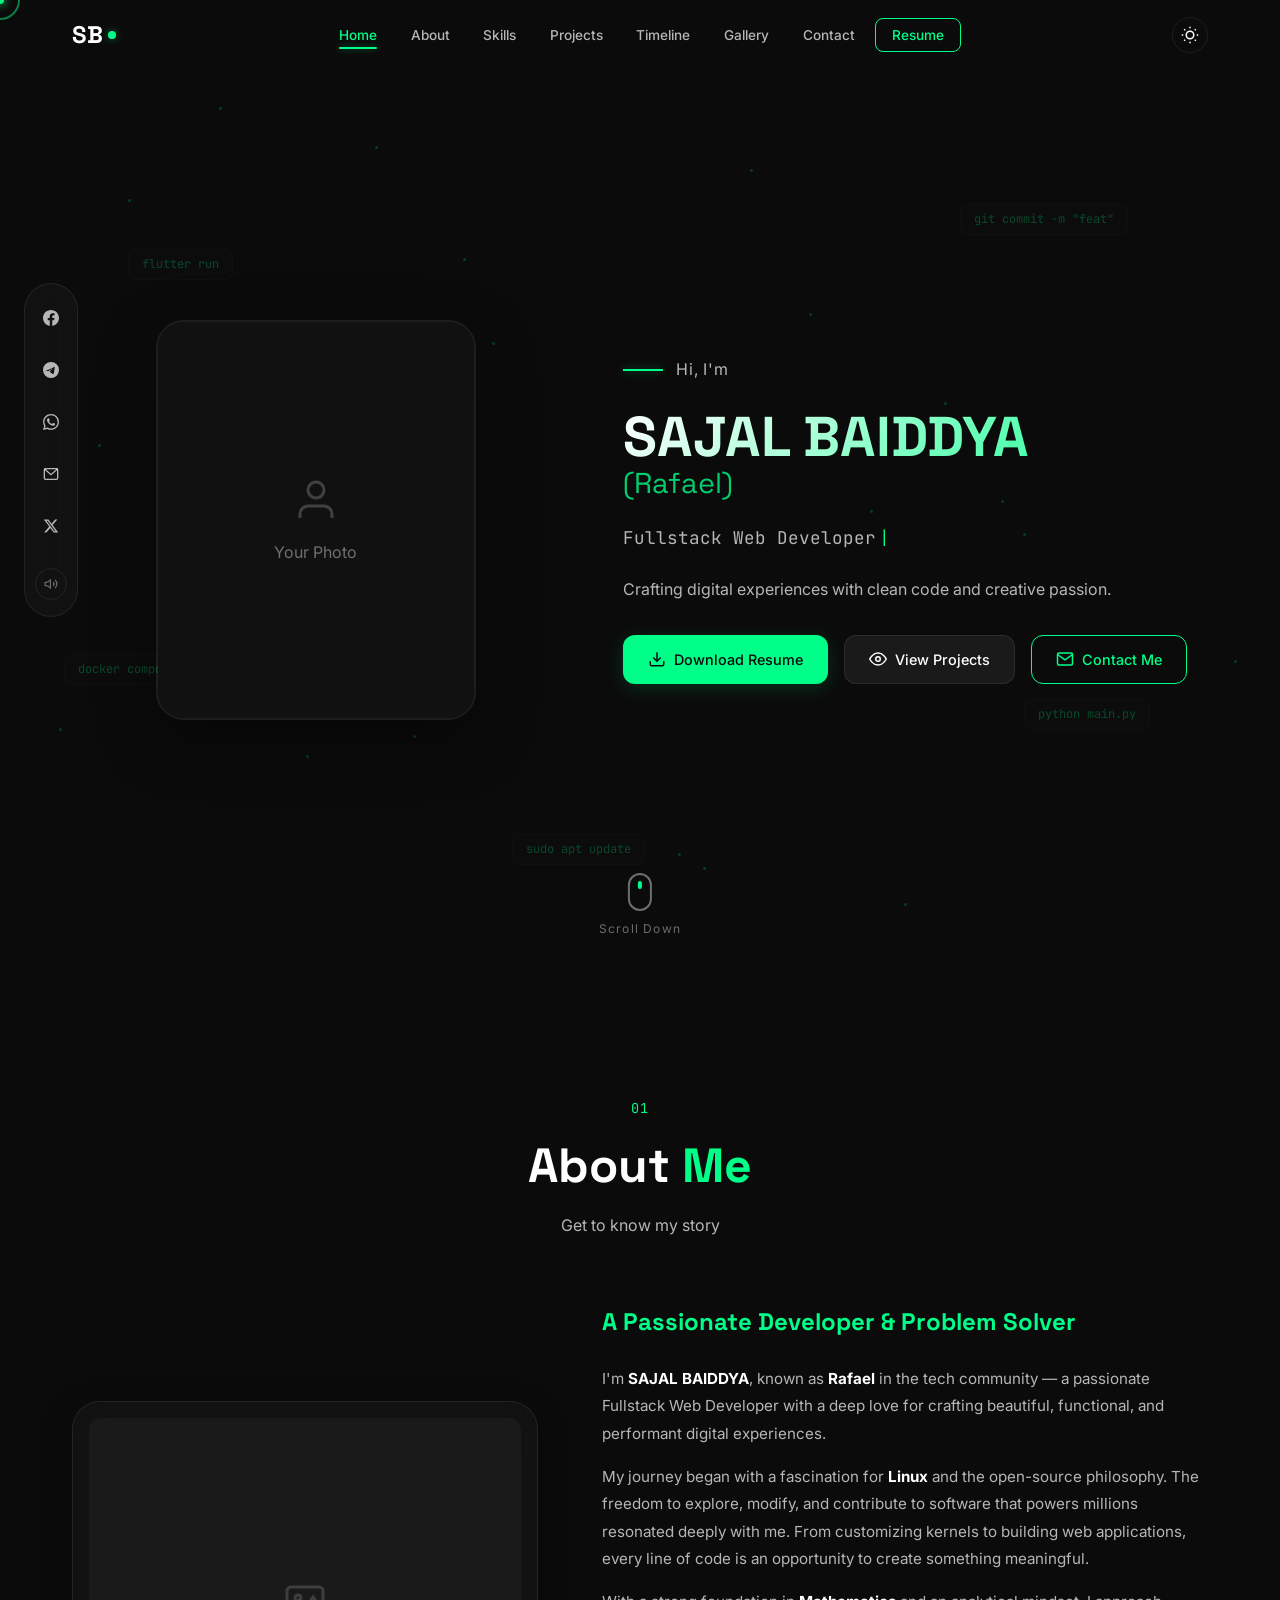
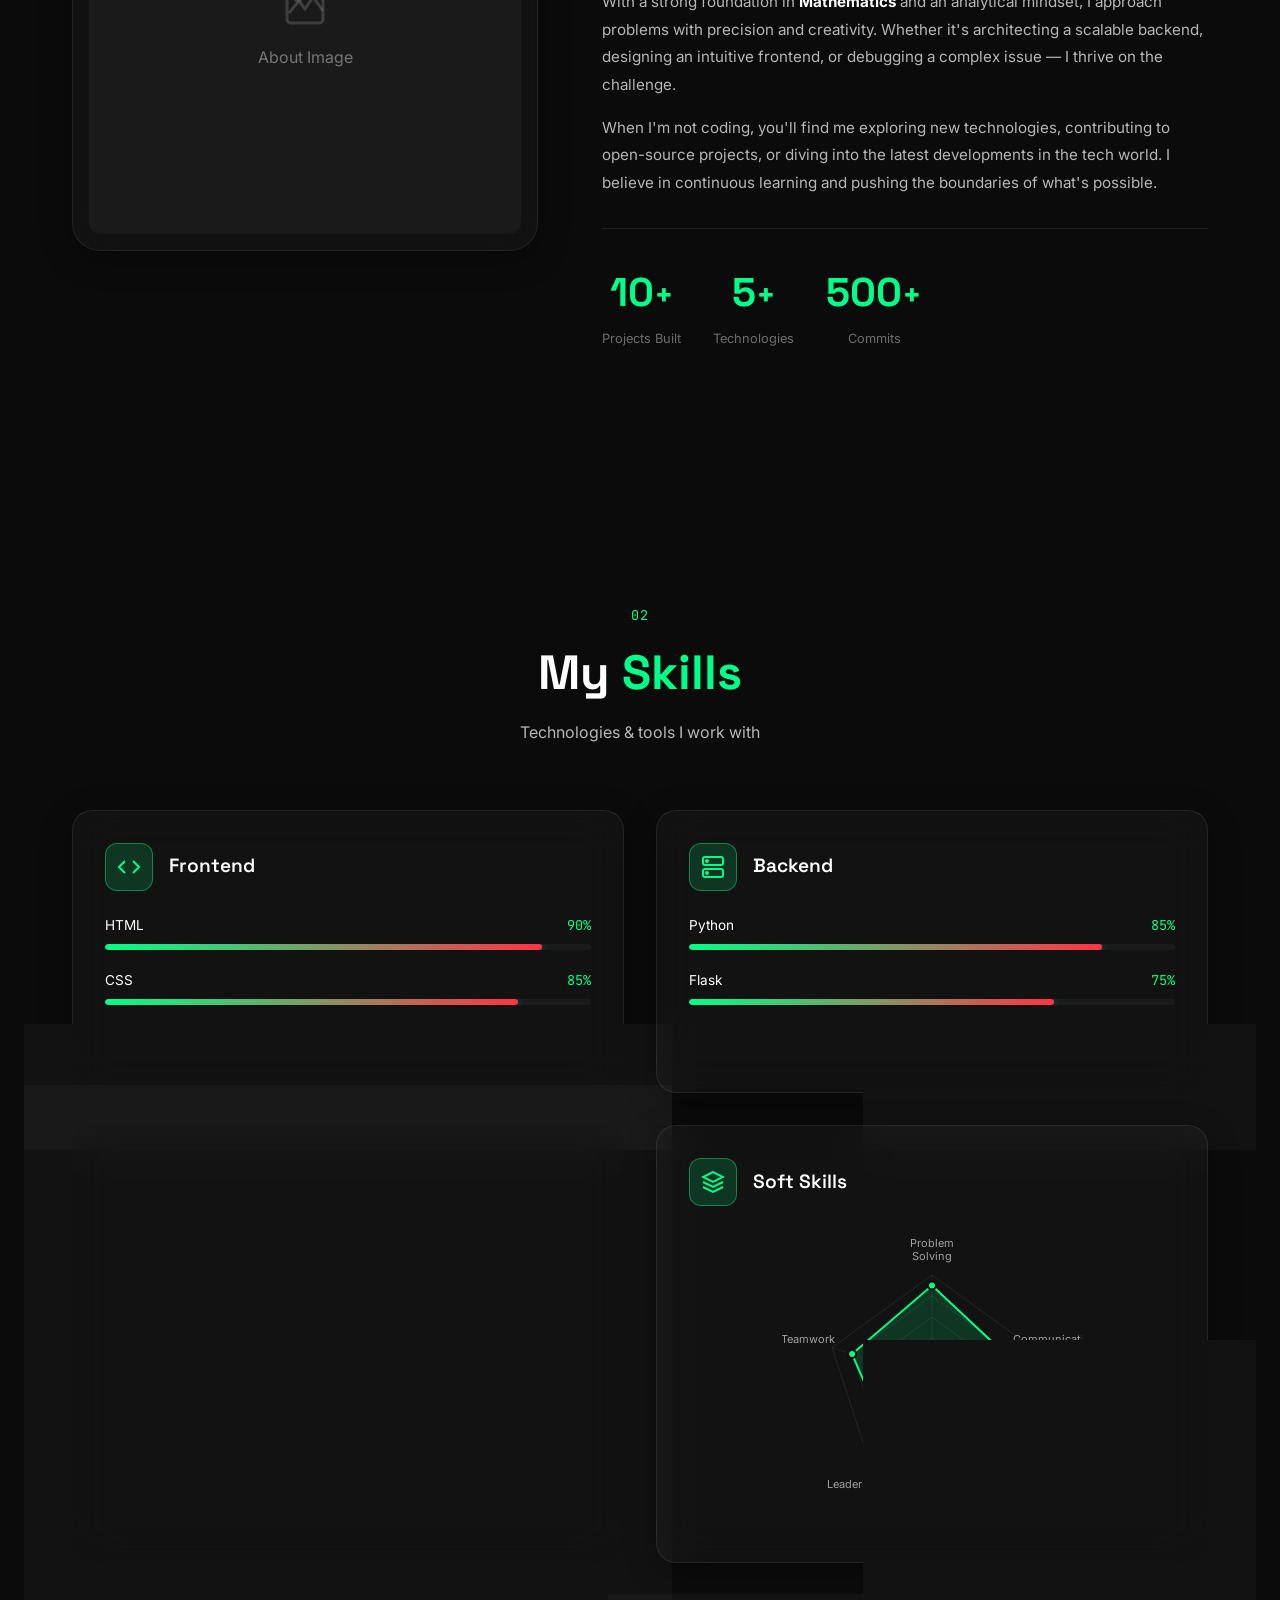
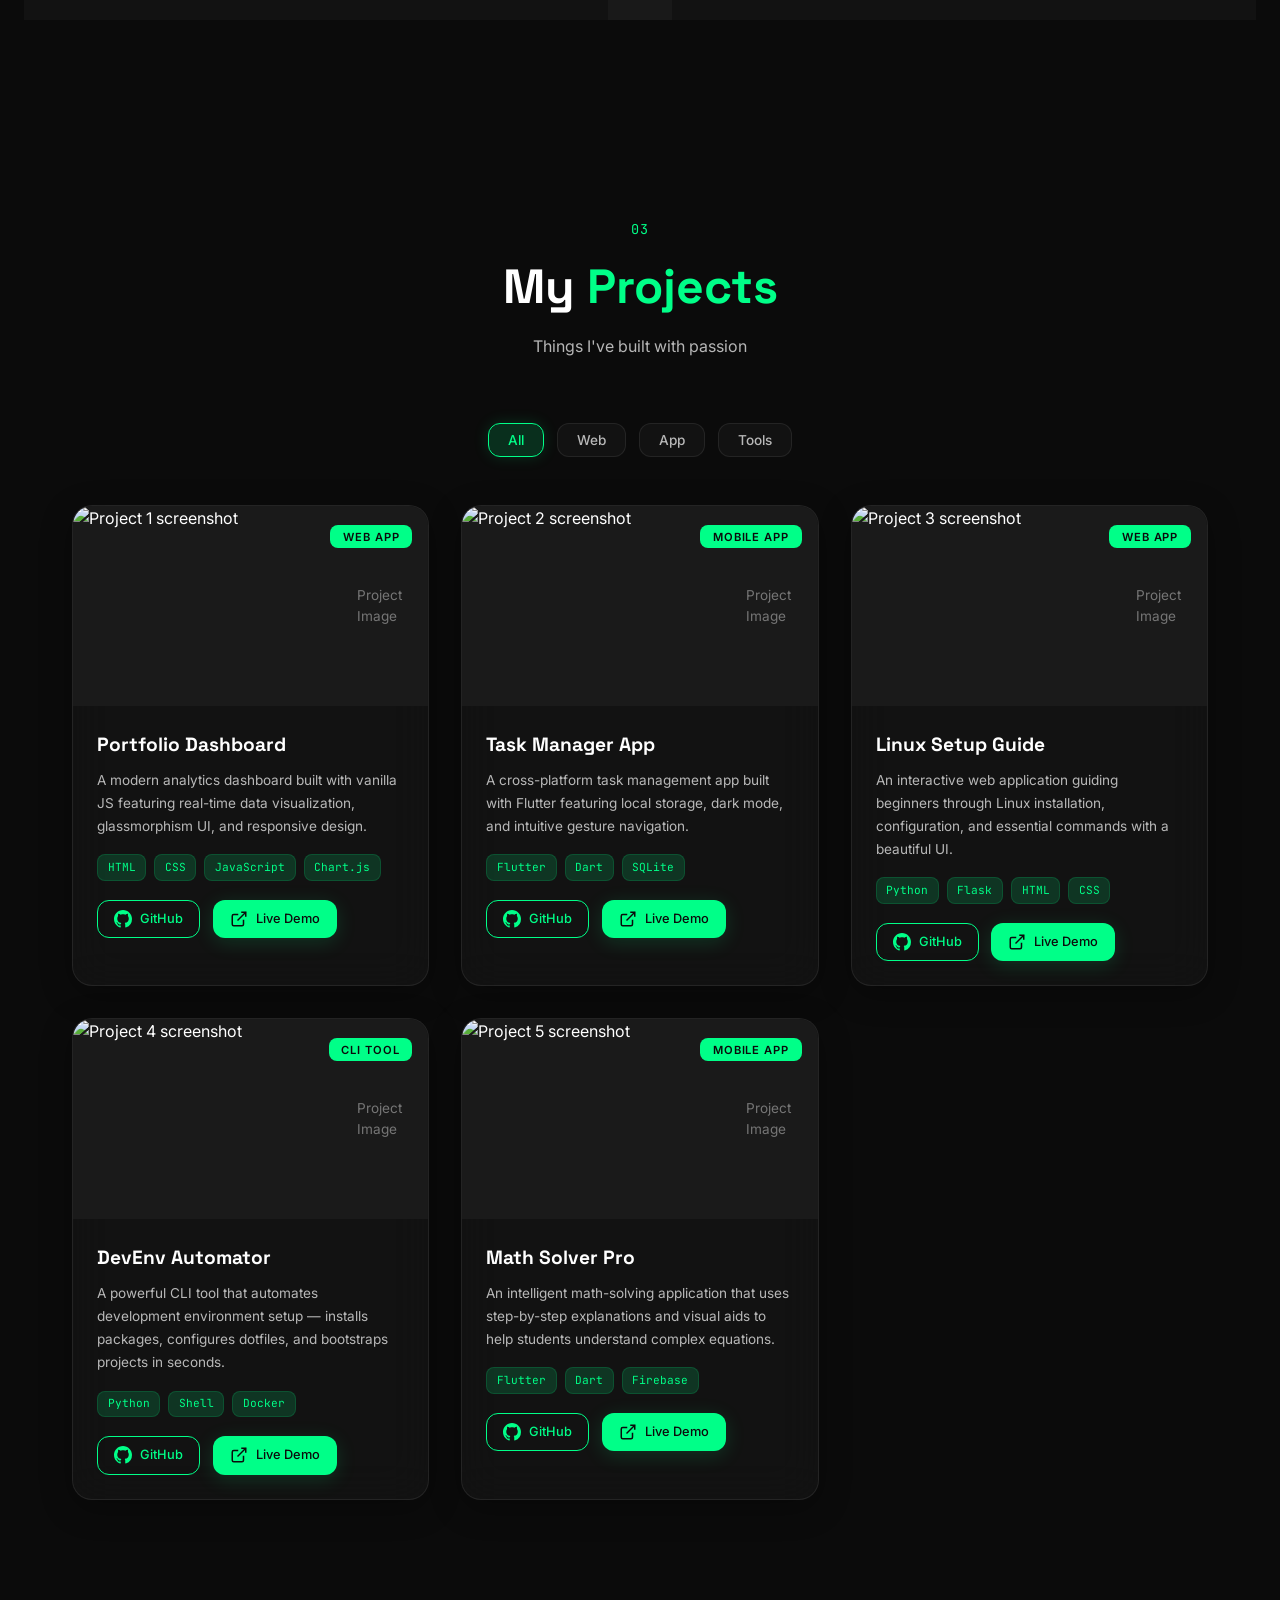
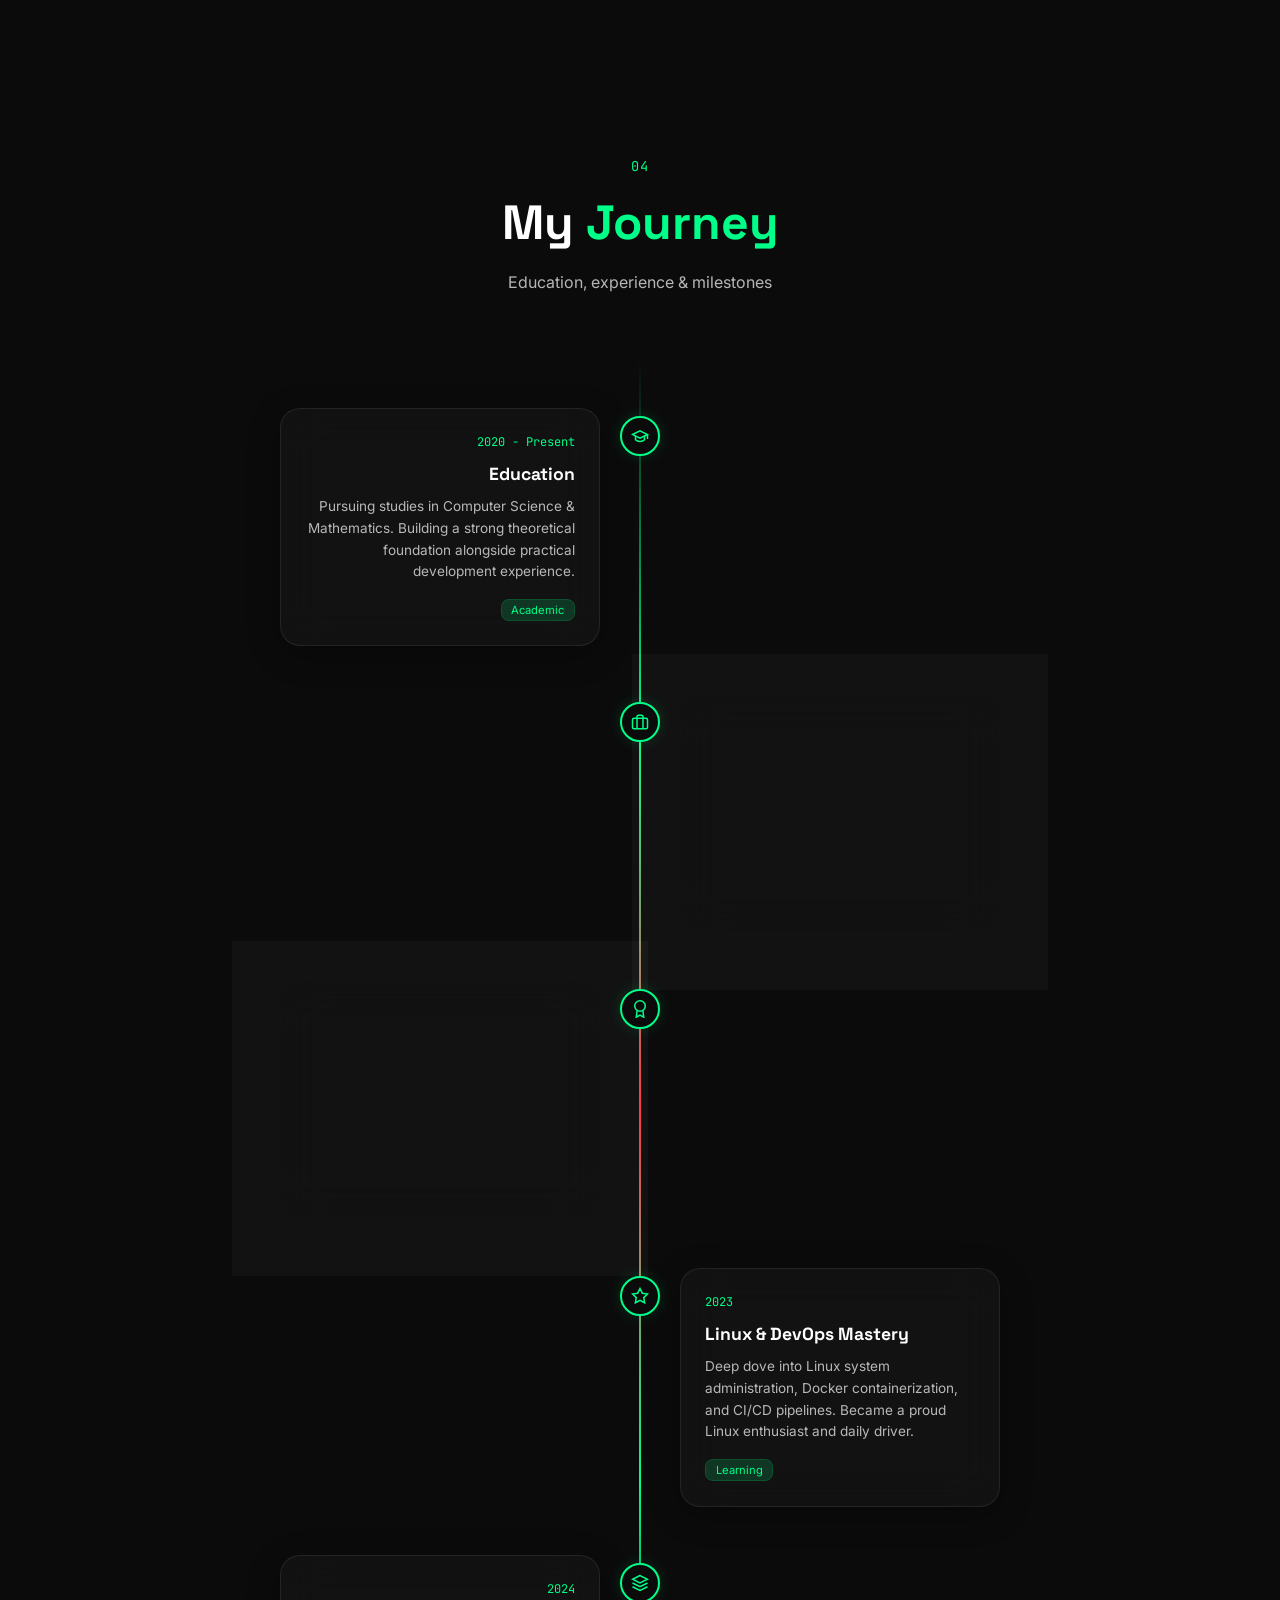
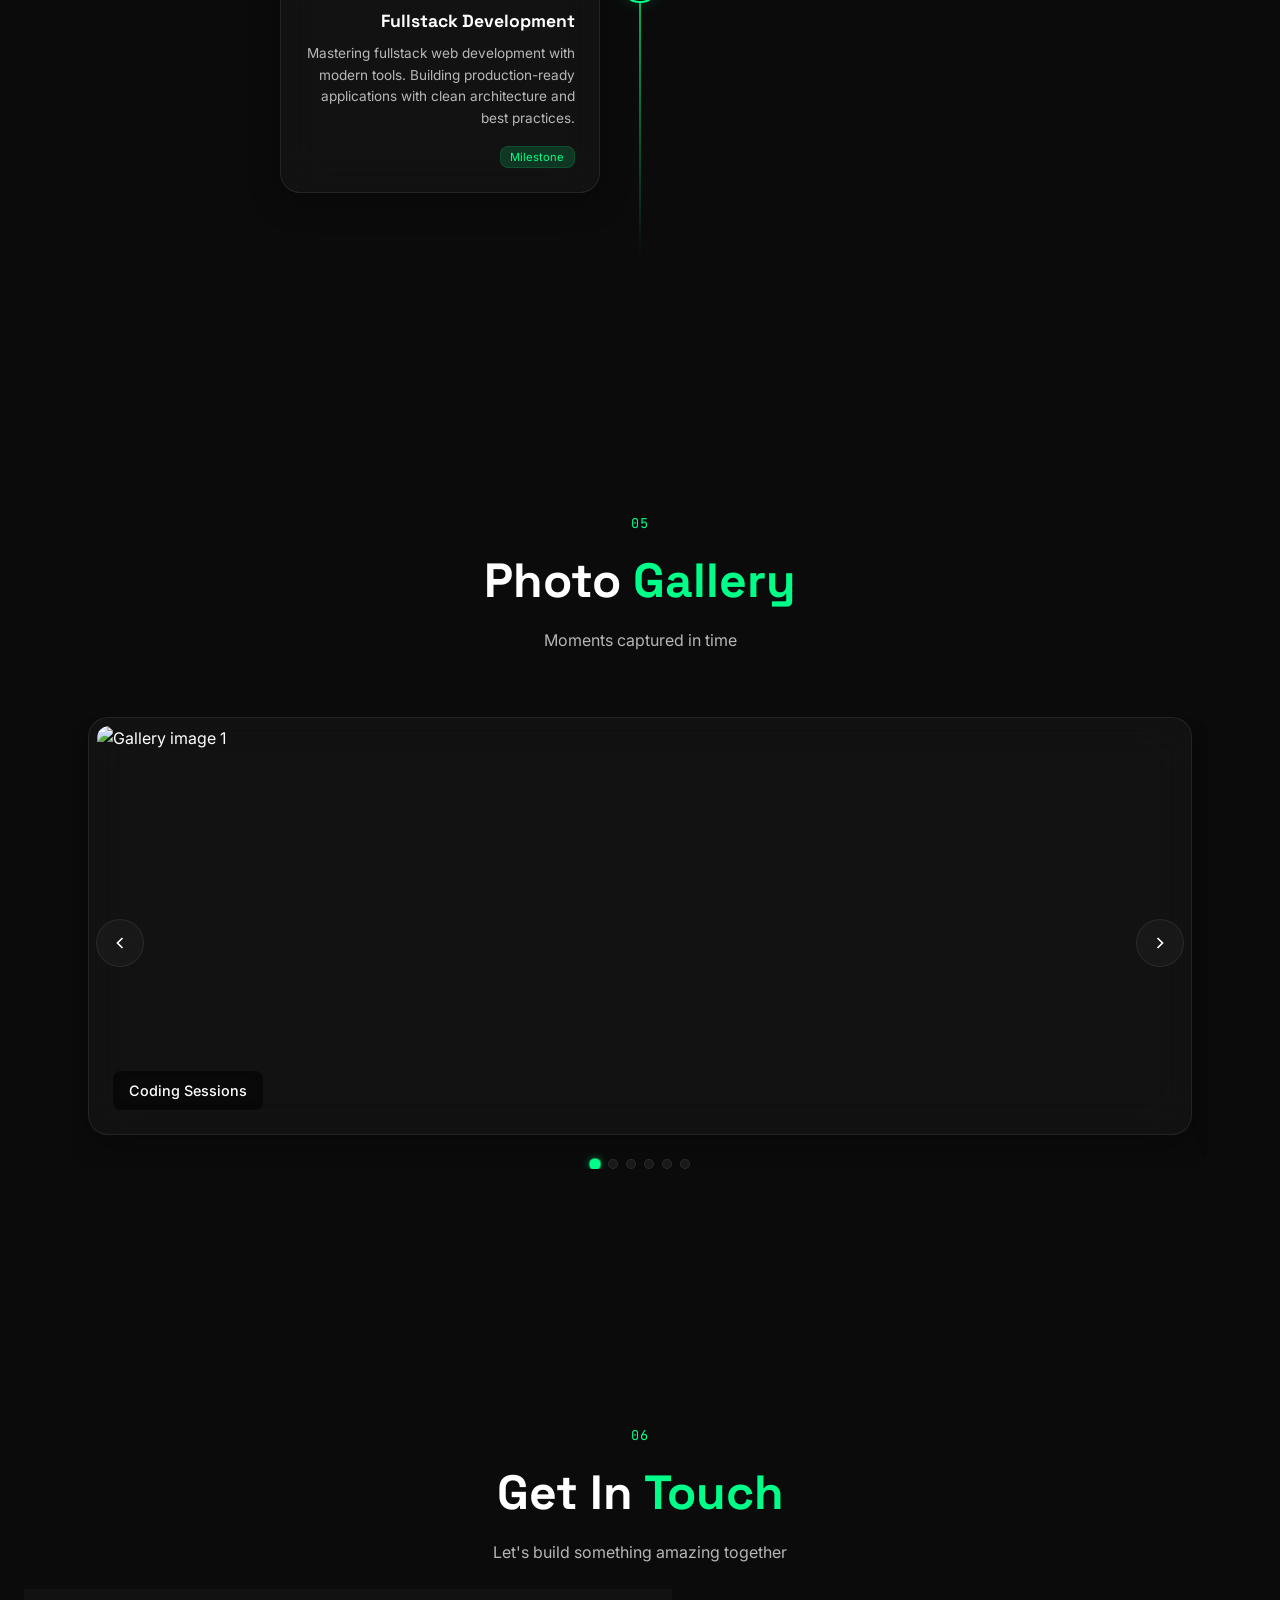
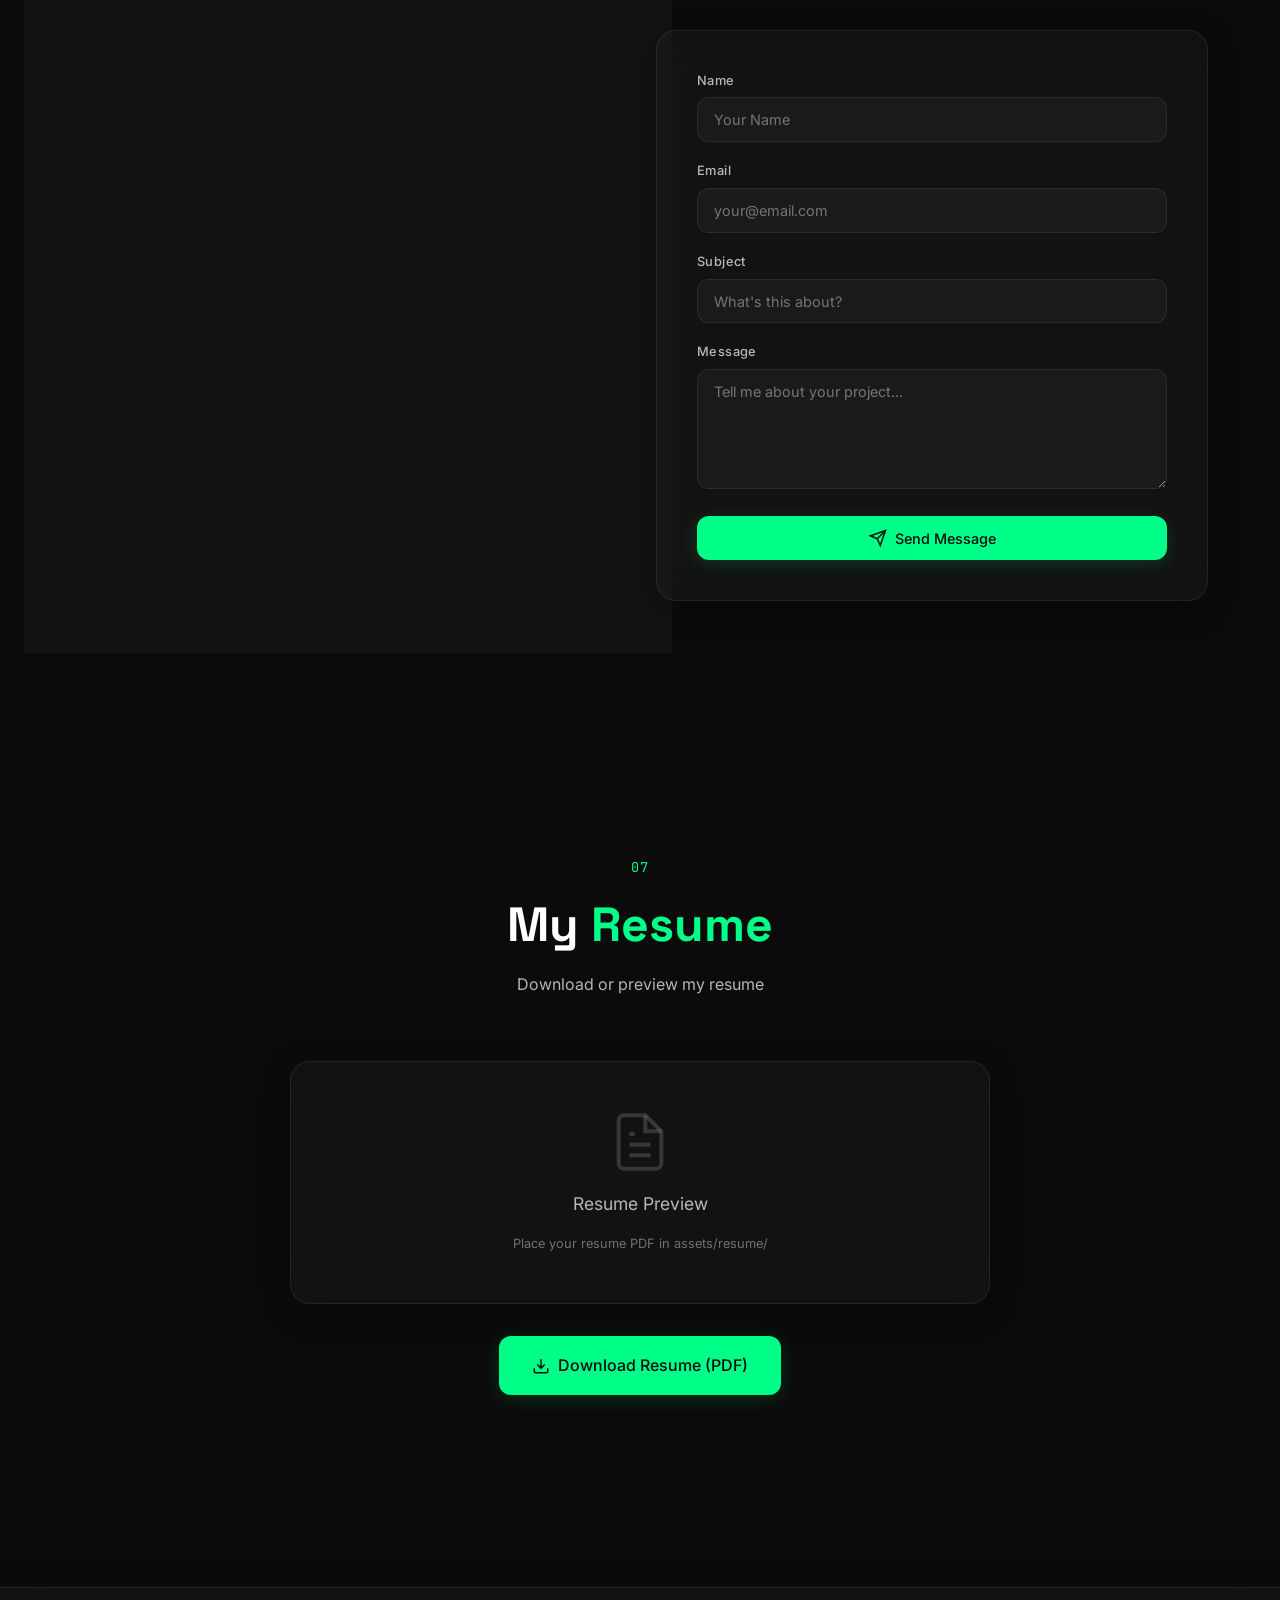
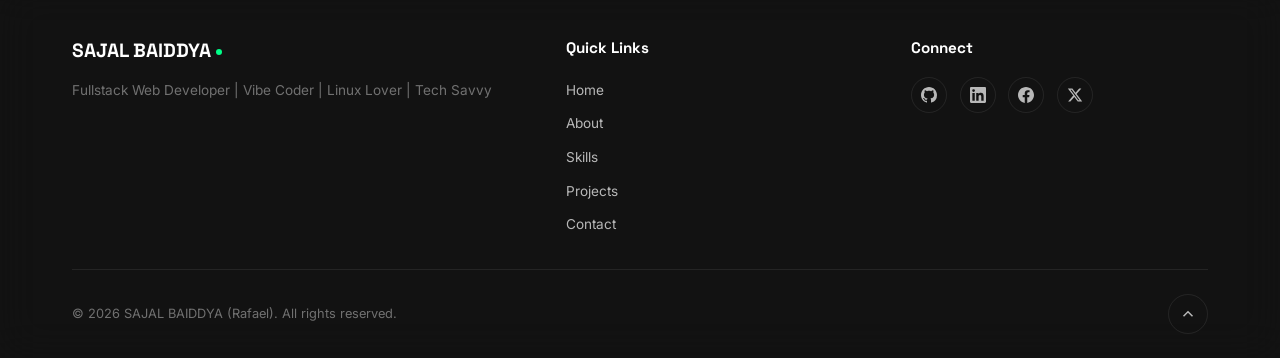
==== commit a0d3a8be: "Add files via upload" ====
--- a/index.html
+++ b/index.html
@@ -10,25 +10,25 @@
   <meta name="keywords" content="Sajal Baiddya, Rafael, Fullstack Developer, Web Developer, Linux, Open Source, Portfolio, Vibe Coder, JavaScript, Python, Flutter">
   <meta name="author" content="SAJAL BAIDDYA (Rafael)">
   <meta name="robots" content="index, follow">
-  <link rel="canonical" href="https://your-domain.com/">
+  <link rel="canonical" href="https://sb-sajal.github.io/">
 
   <!-- Favicon Placeholder -->
   <link rel="icon" type="image/svg+xml" href="data:image/svg+xml,<svg xmlns='http://www.w3.org/2000/svg' viewBox='0 0 100 100'><text y='.9em' font-size='90'>💻</text></svg>">
 
   <!-- Open Graph / Facebook -->
   <meta property="og:type" content="website">
-  <meta property="og:url" content="https://your-domain.com/">
+  <meta property="og:url" content="https://sb-sajal.github.io/">
   <meta property="og:title" content="SAJAL BAIDDYA (Rafael) — Fullstack Web Developer">
   <meta property="og:description" content="Portfolio of SAJAL BAIDDYA (Rafael) — Fullstack Web Developer, Vibe Coder, Linux Lover & Tech Savvy problem solver.">
-  <meta property="og:image" content="https://your-domain.com/assets/images/og-image.png">
+  <meta property="og:image" content="https://sb-sajal.github.io/assets/images/og-image.png">
   <meta property="og:site_name" content="Sajal Baiddya Portfolio">
 
   <!-- Twitter Card -->
   <meta name="twitter:card" content="summary_large_image">
-  <meta name="twitter:url" content="https://your-domain.com/">
+  <meta name="twitter:url" content="https://sb-sajal.github.io/">
   <meta name="twitter:title" content="SAJAL BAIDDYA (Rafael) — Fullstack Web Developer">
   <meta name="twitter:description" content="Portfolio of SAJAL BAIDDYA (Rafael) — Fullstack Web Developer, Vibe Coder, Linux Lover & Tech Savvy problem solver.">
-  <meta name="twitter:image" content="https://your-domain.com/assets/images/og-image.png">
+  <meta name="twitter:image" content="https://sb-sajal.github.io/assets/images/og-image.png">
   <meta name="twitter:creator" content="@sajalbaiddya">
 
   <!-- Schema.org JSON-LD -->
@@ -38,7 +38,7 @@
     "@type": "Person",
     "name": "SAJAL BAIDDYA (Rafael)",
     "alternateName": "Rafael",
-    "url": "https://your-domain.com",
+    "url": "https://sb-sajal.github.io",
     "jobTitle": "Fullstack Web Developer",
     "description": "Fullstack Web Developer, Vibe Coder, Linux Lover & Tech Savvy problem solver",
     "sameAs": [
@@ -48,7 +48,7 @@
       "https://facebook.com/sajalbaiddya"
     ],
     "knowsAbout": ["Web Development", "Python", "JavaScript", "Flutter", "Linux", "Open Source", "Docker"],
-    "image": "https://your-domain.com/assets/images/portrait.jpg"
+    "image": "https://sb-sajal.github.io/assets/images/portrait.jpg"
   }
   </script>
 
--- a/style.css
+++ b/style.css
@@ -84,6 +84,9 @@
   scroll-behavior: smooth;
   scroll-padding-top: 80px;
   -webkit-text-size-adjust: 100%;
+  overflow-x: hidden;
+  max-width: 100%;
+  overscroll-behavior-x: none;
 }
 
 body {
@@ -92,6 +95,8 @@
   color: var(--text-primary);
   line-height: 1.6;
   overflow-x: hidden;
+  max-width: 100%;
+  overscroll-behavior-x: none;
   -webkit-font-smoothing: antialiased;
   -moz-osx-font-smoothing: grayscale;
   cursor: none;
@@ -420,13 +425,18 @@
 
 /* ========== NAVIGATION ========== */
 .nav {
-  position: fixed;
+  position: sticky;
   top: 0;
   left: 0;
   right: 0;
   z-index: var(--z-nav);
   padding: 1rem 0;
   transition: background var(--transition-base), padding var(--transition-base), border-color var(--transition-base);
+  /* Forces its own compositing layer so mobile Chrome doesn't drop/repaint
+     it out of view while the address bar collapses during scroll. */
+  transform: translateZ(0);
+  -webkit-transform: translateZ(0);
+  will-change: transform;
 }
 
 .nav.scrolled {
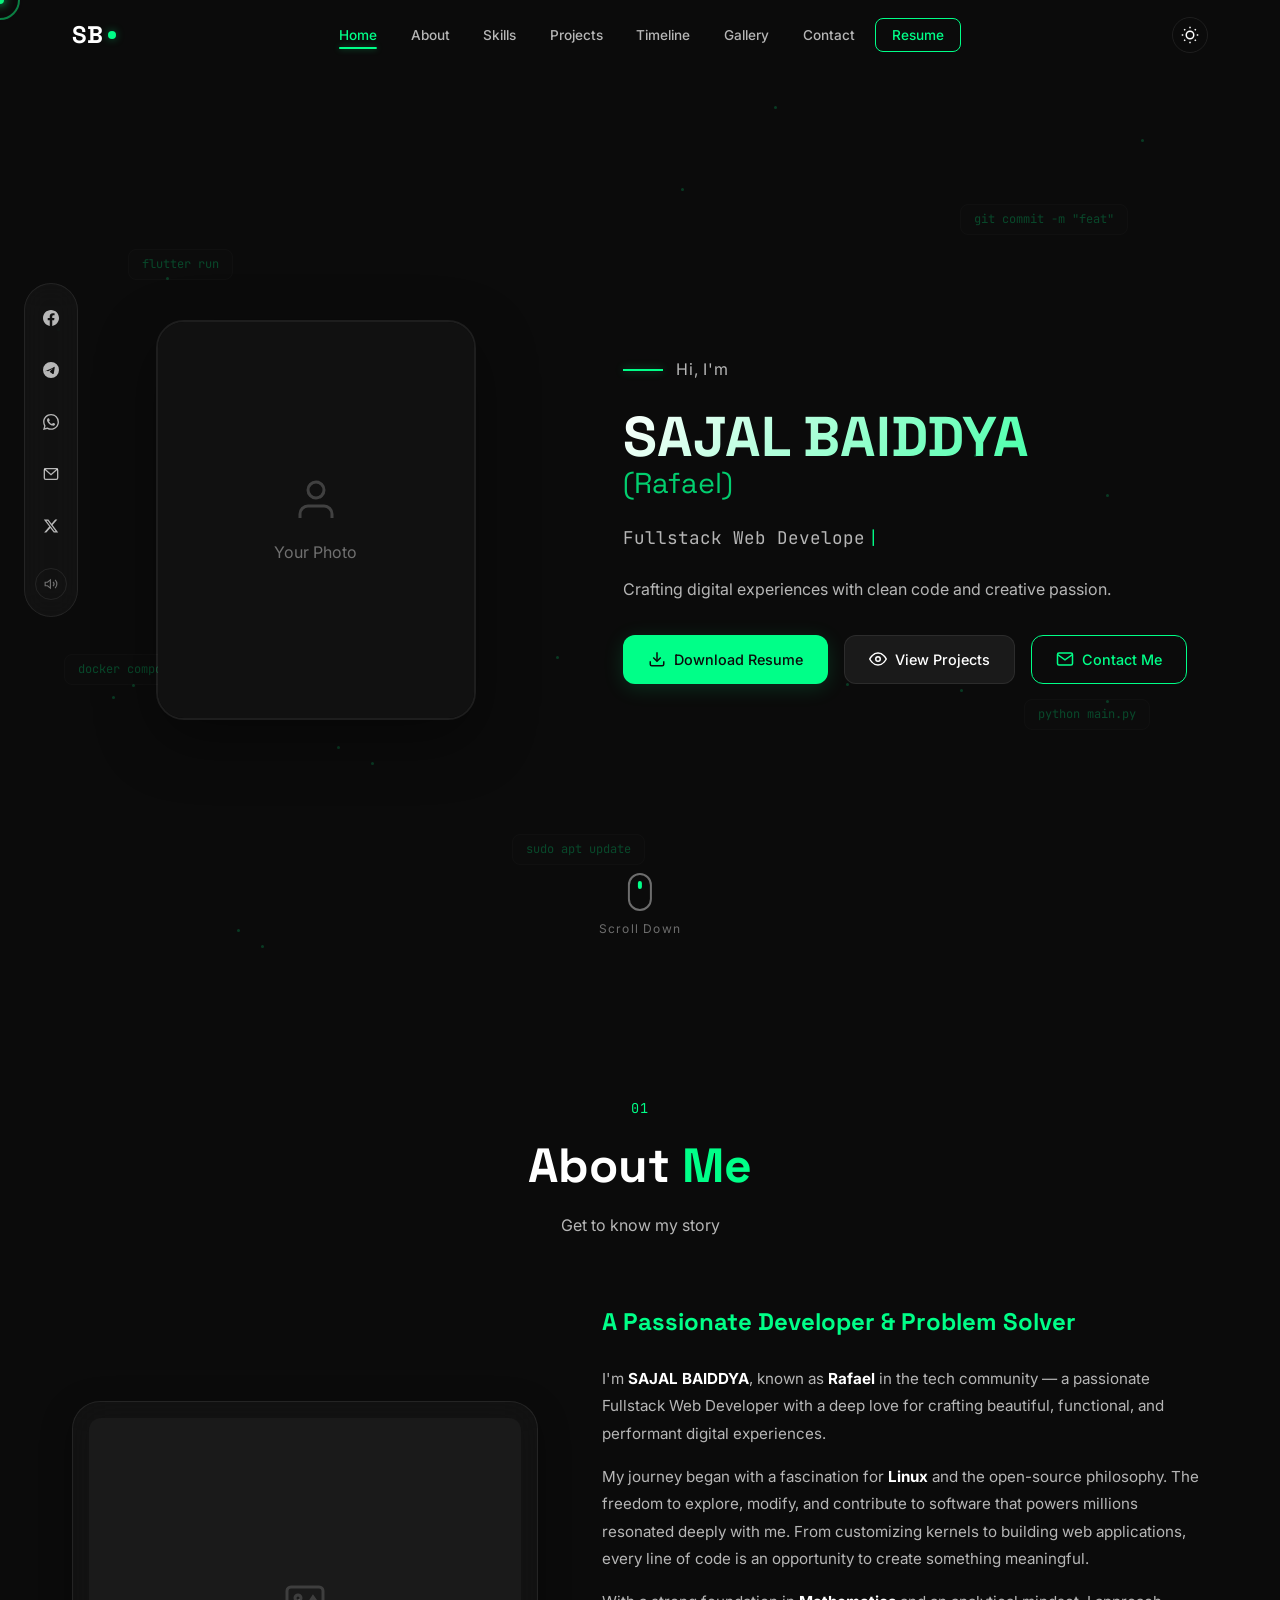
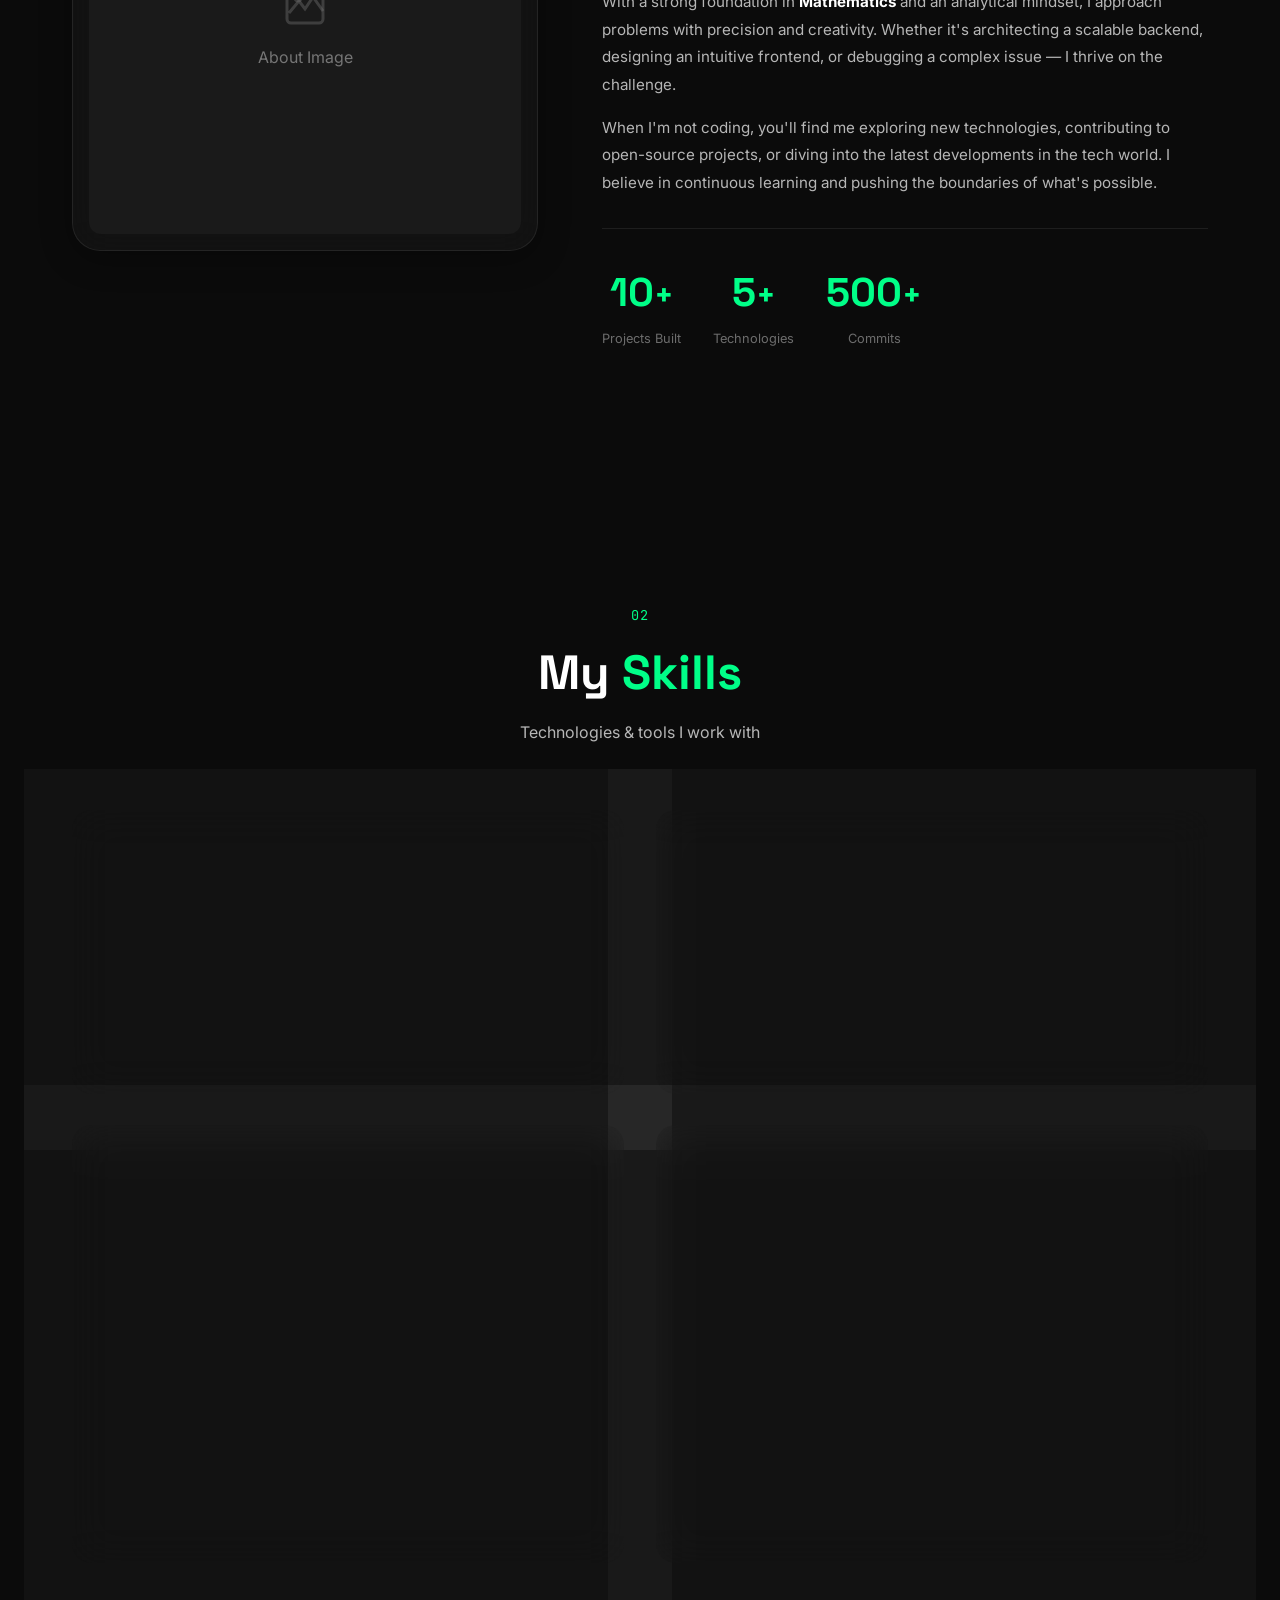
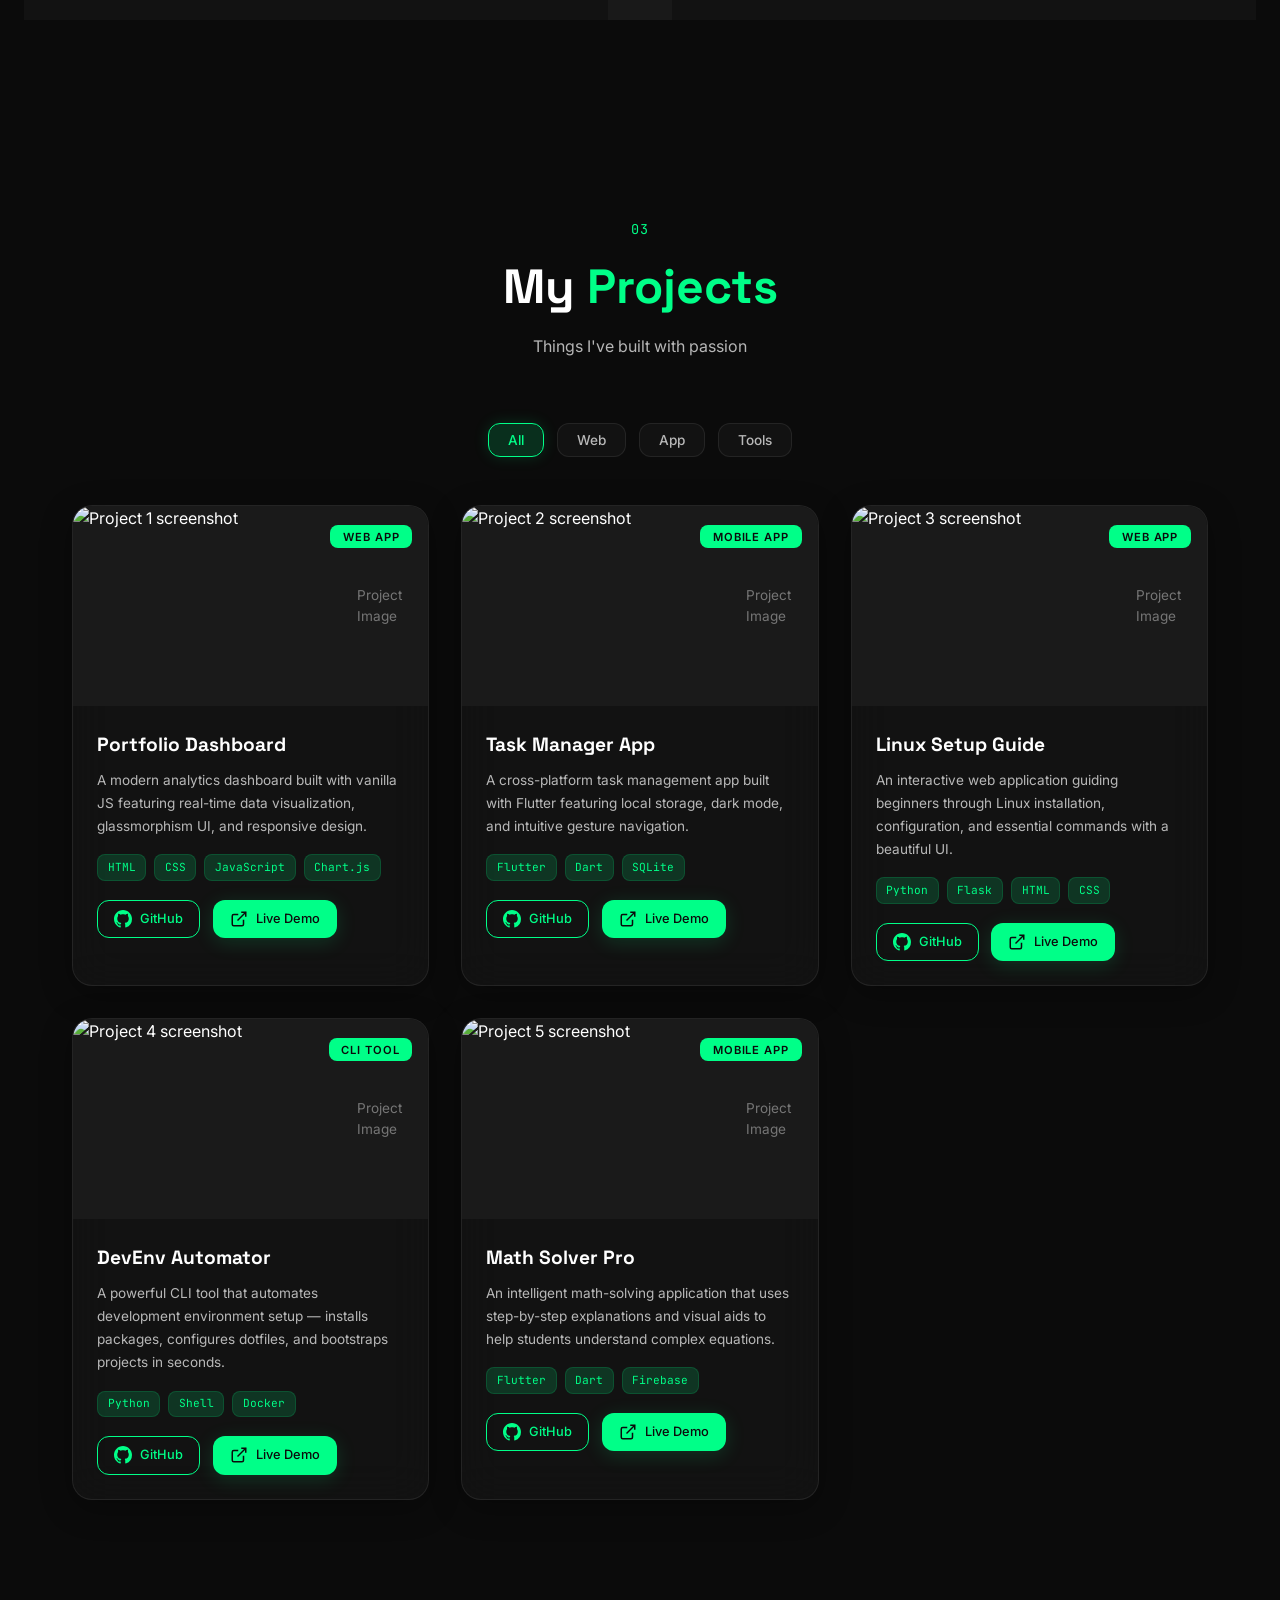
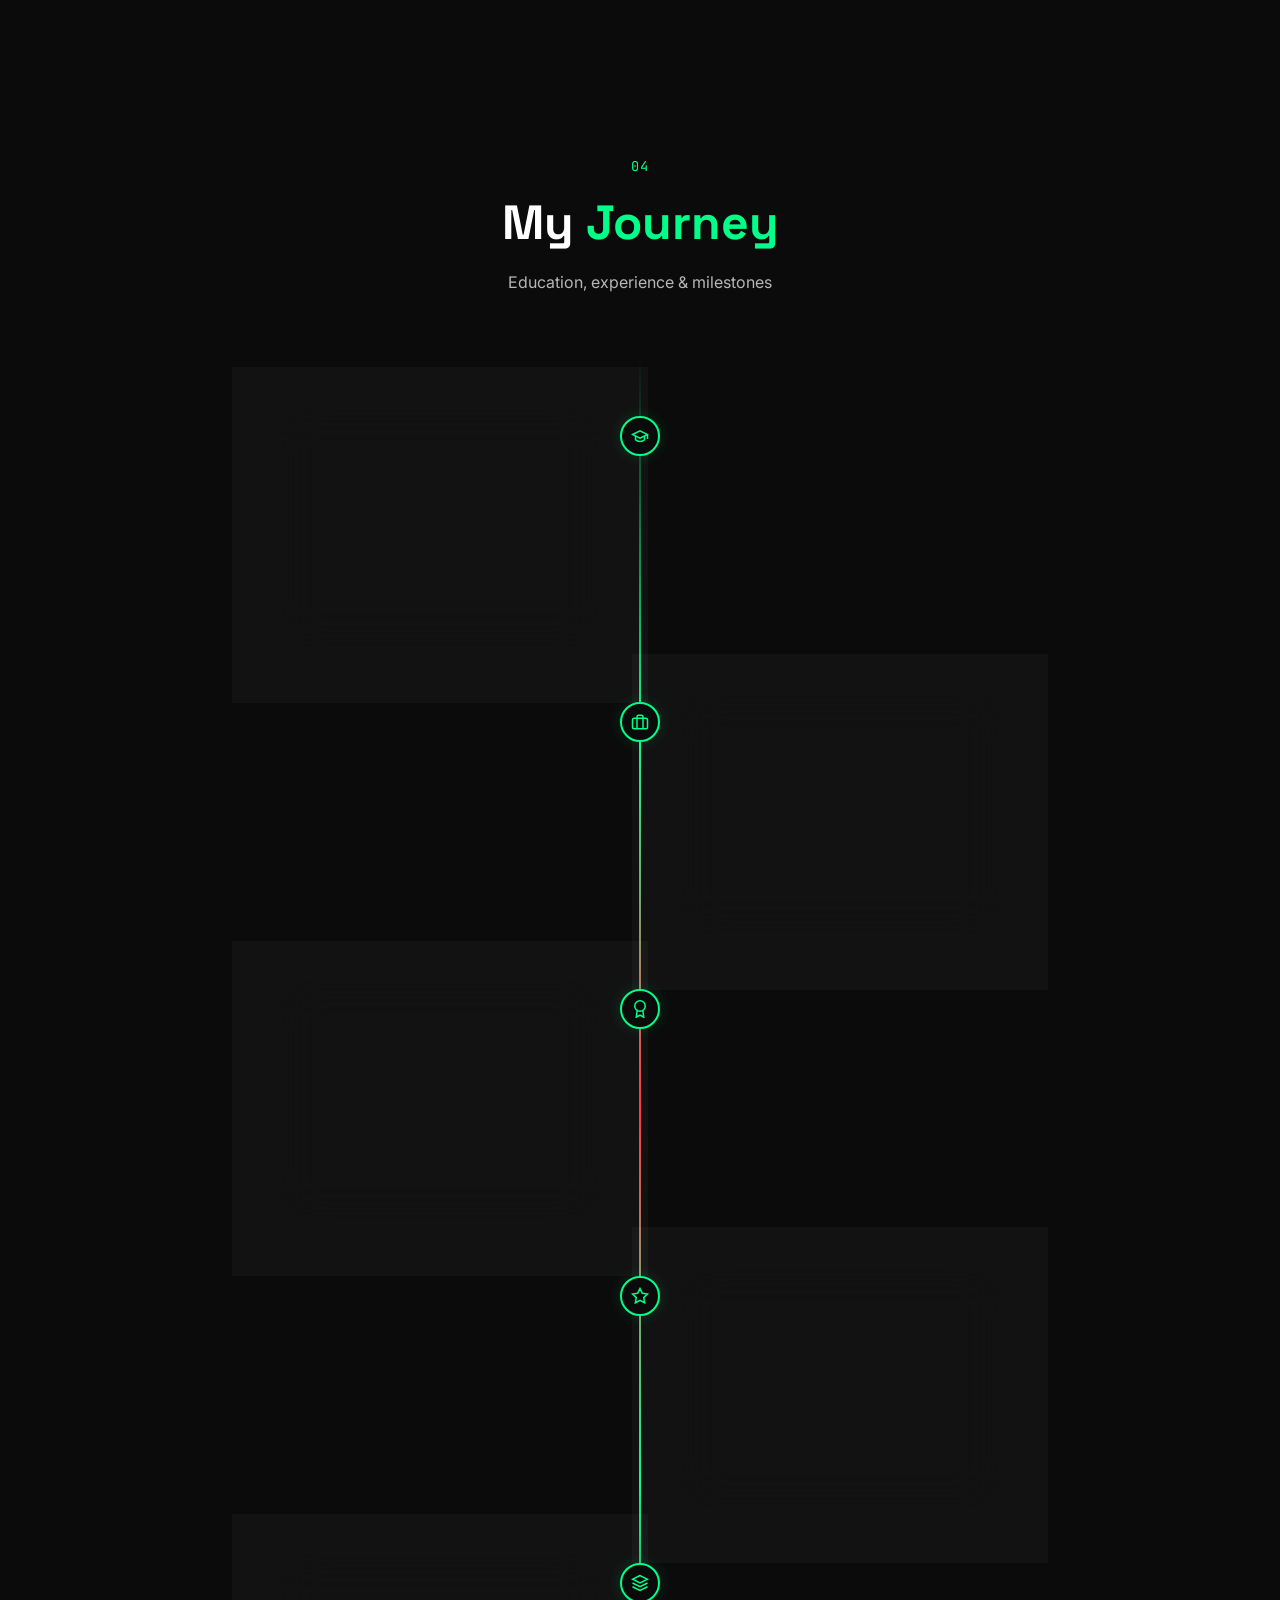
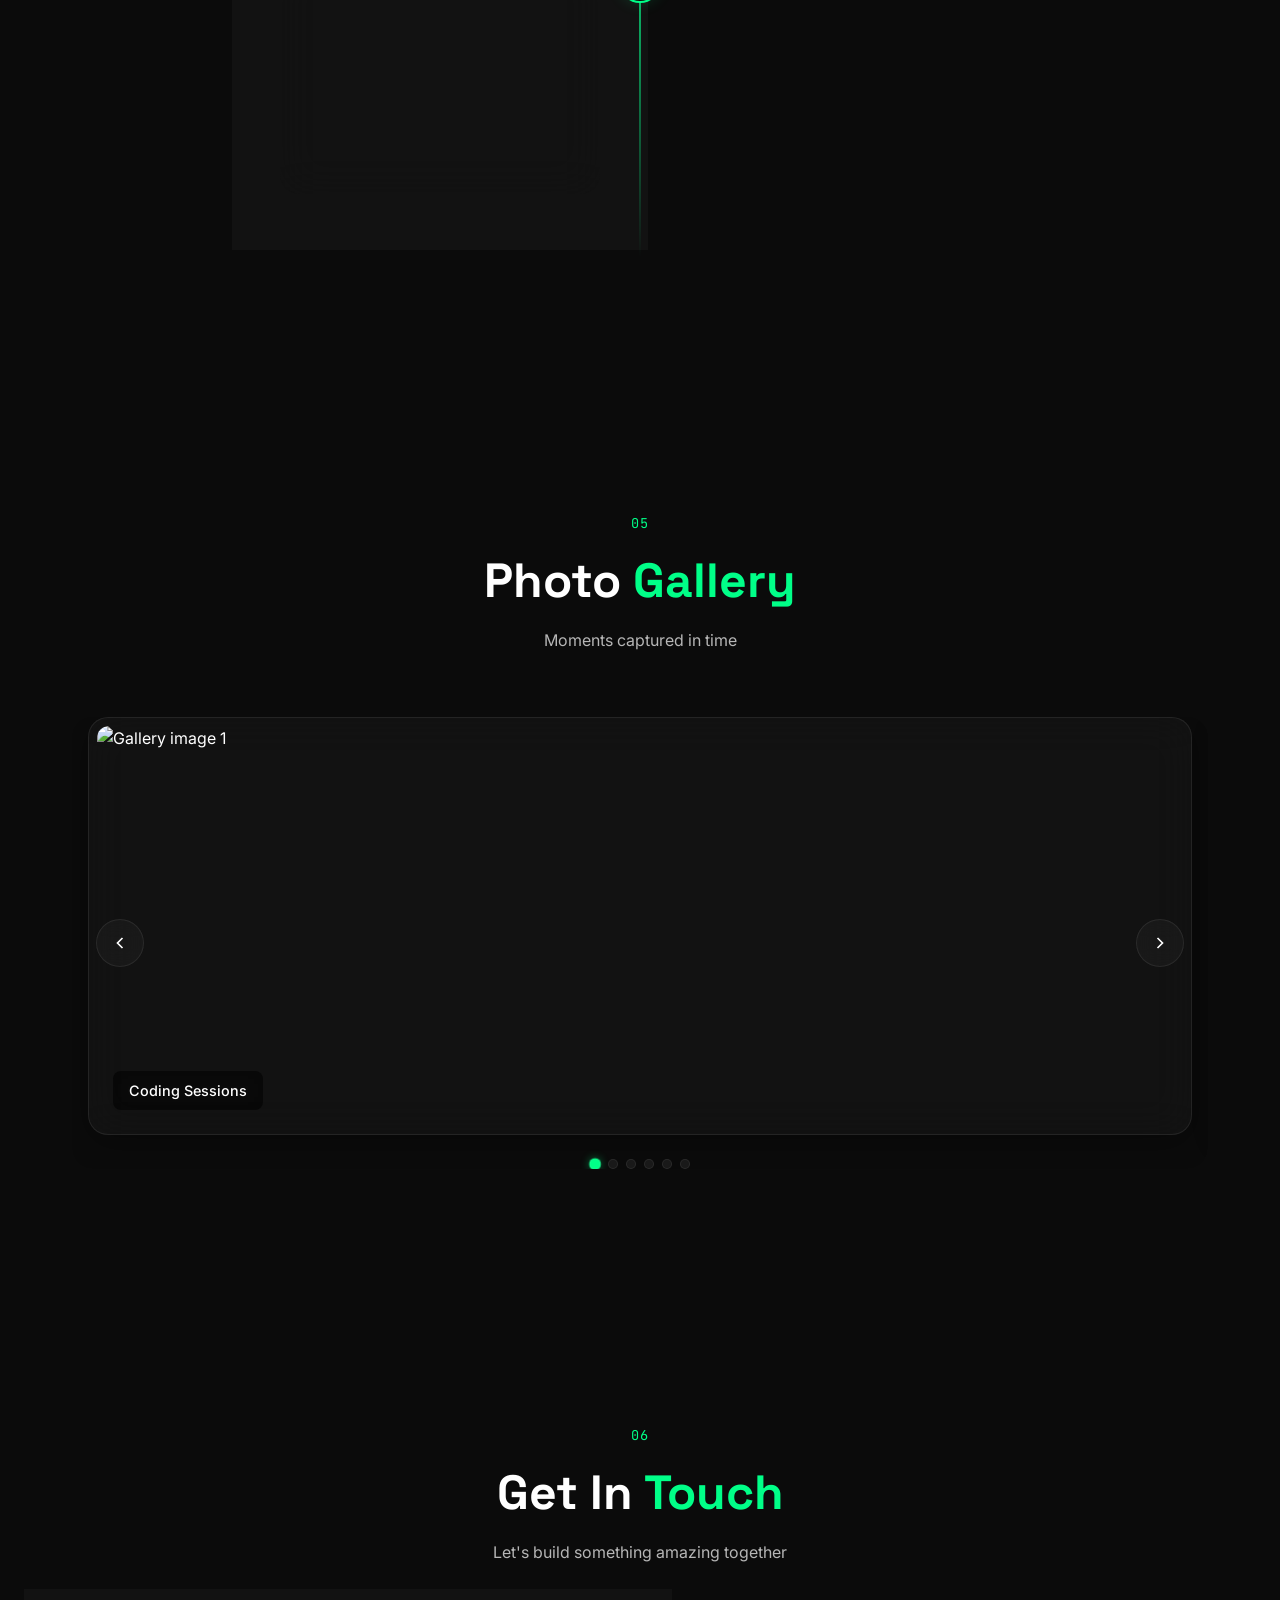
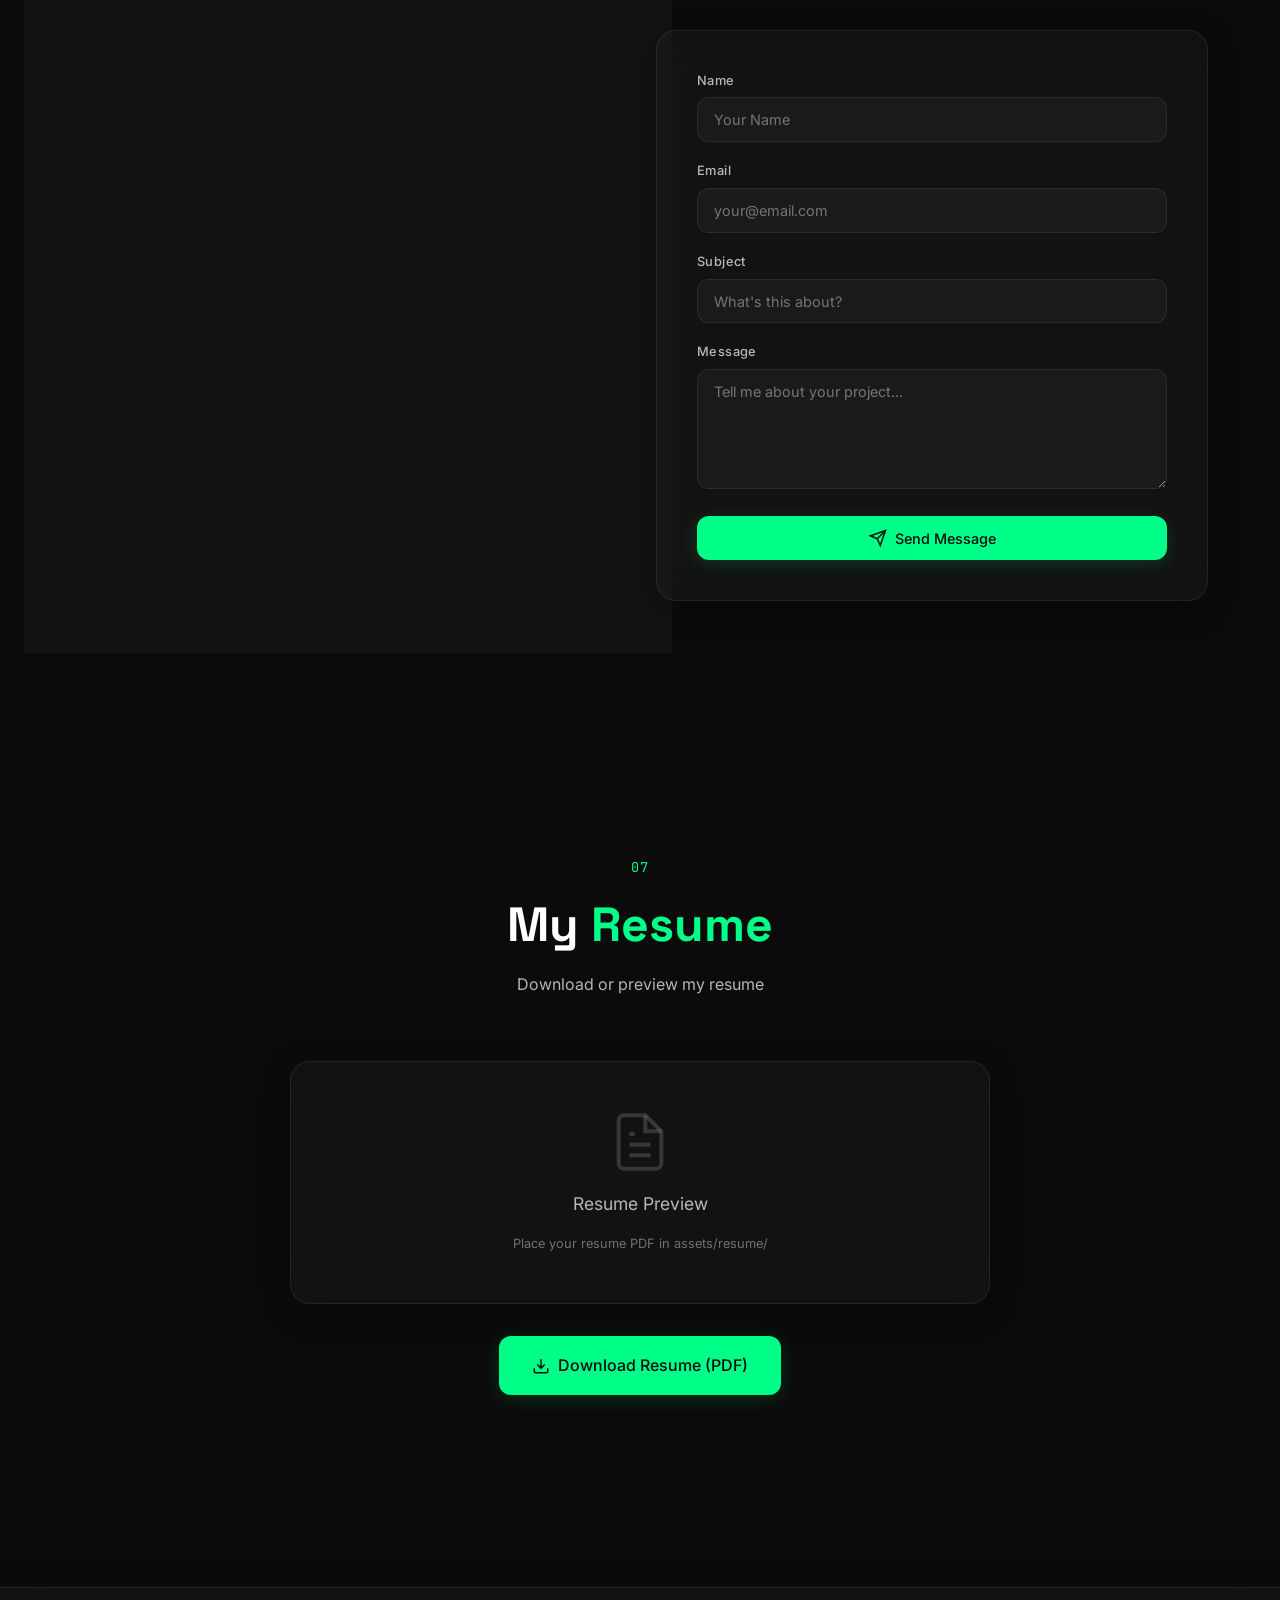
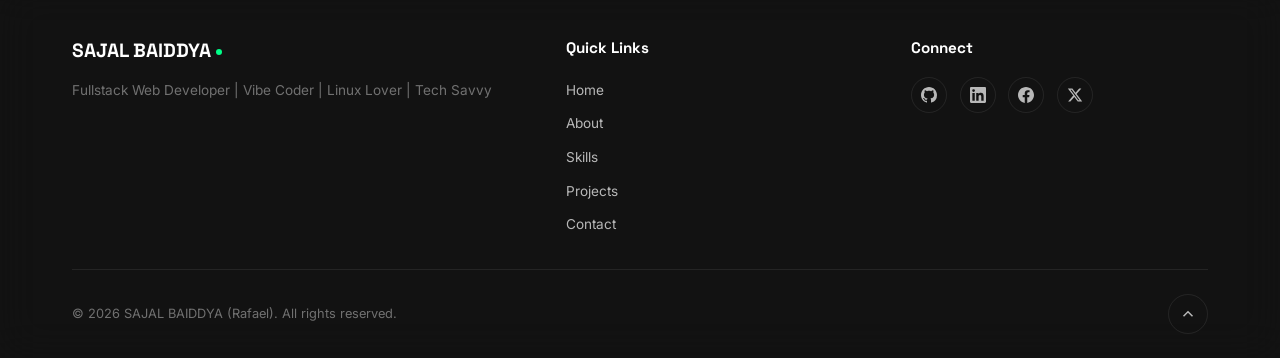
==== commit 25a48433: "Update index.html" ====
--- a/index.html
+++ b/index.html
@@ -824,7 +824,7 @@
           <div class="contact__form-wrapper glass-card reveal reveal--right">
             <form class="contact__form" id="contactForm" novalidate>
               <!-- Web3Forms access key: paste your key from web3forms.com here -->
-              <input type="hidden" name="access_key" value="">
+              <input type="hidden" name="access_key" value="57cc677f-116e-4aff-ae4b-9a2fef1289b9">
               <input type="hidden" name="from_name" value="Portfolio Contact Form">
               <input type="checkbox" name="botcheck" class="form-honeypot" tabindex="-1" autocomplete="off">
               <div class="form-group">
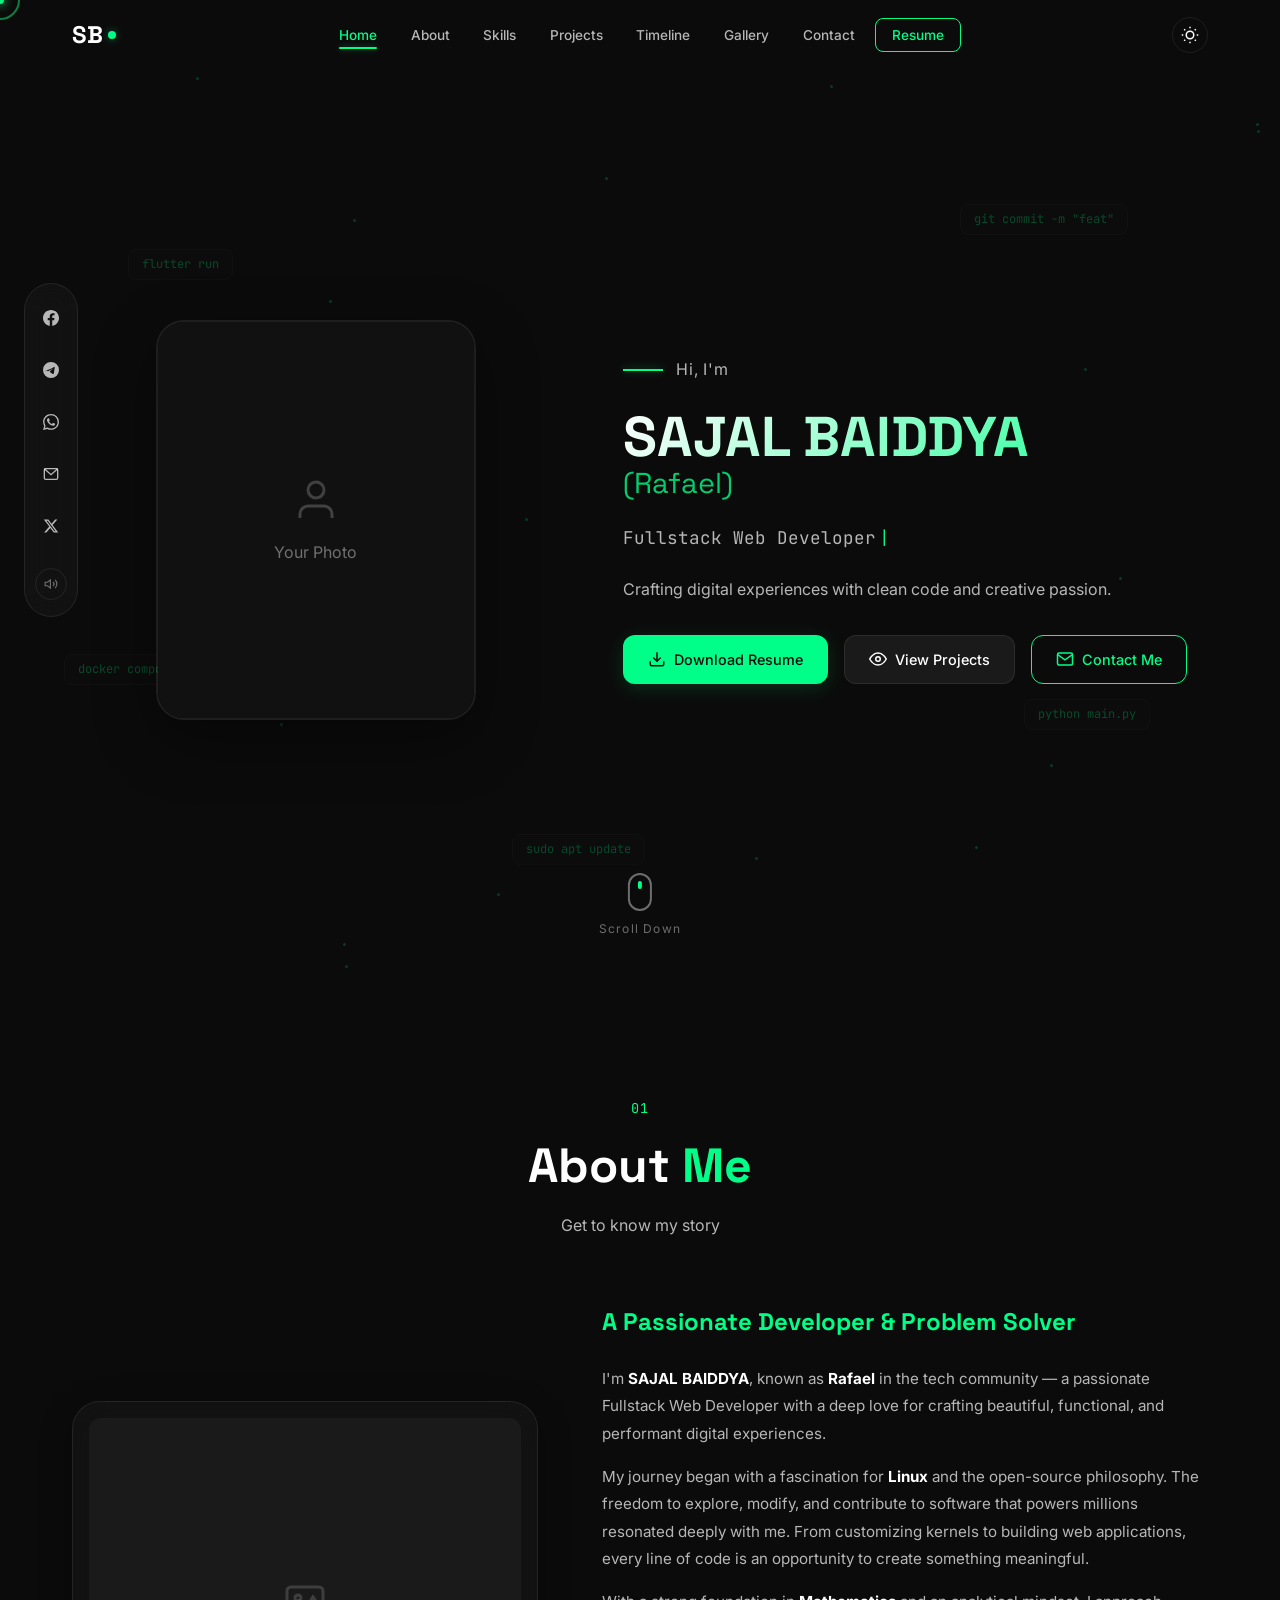
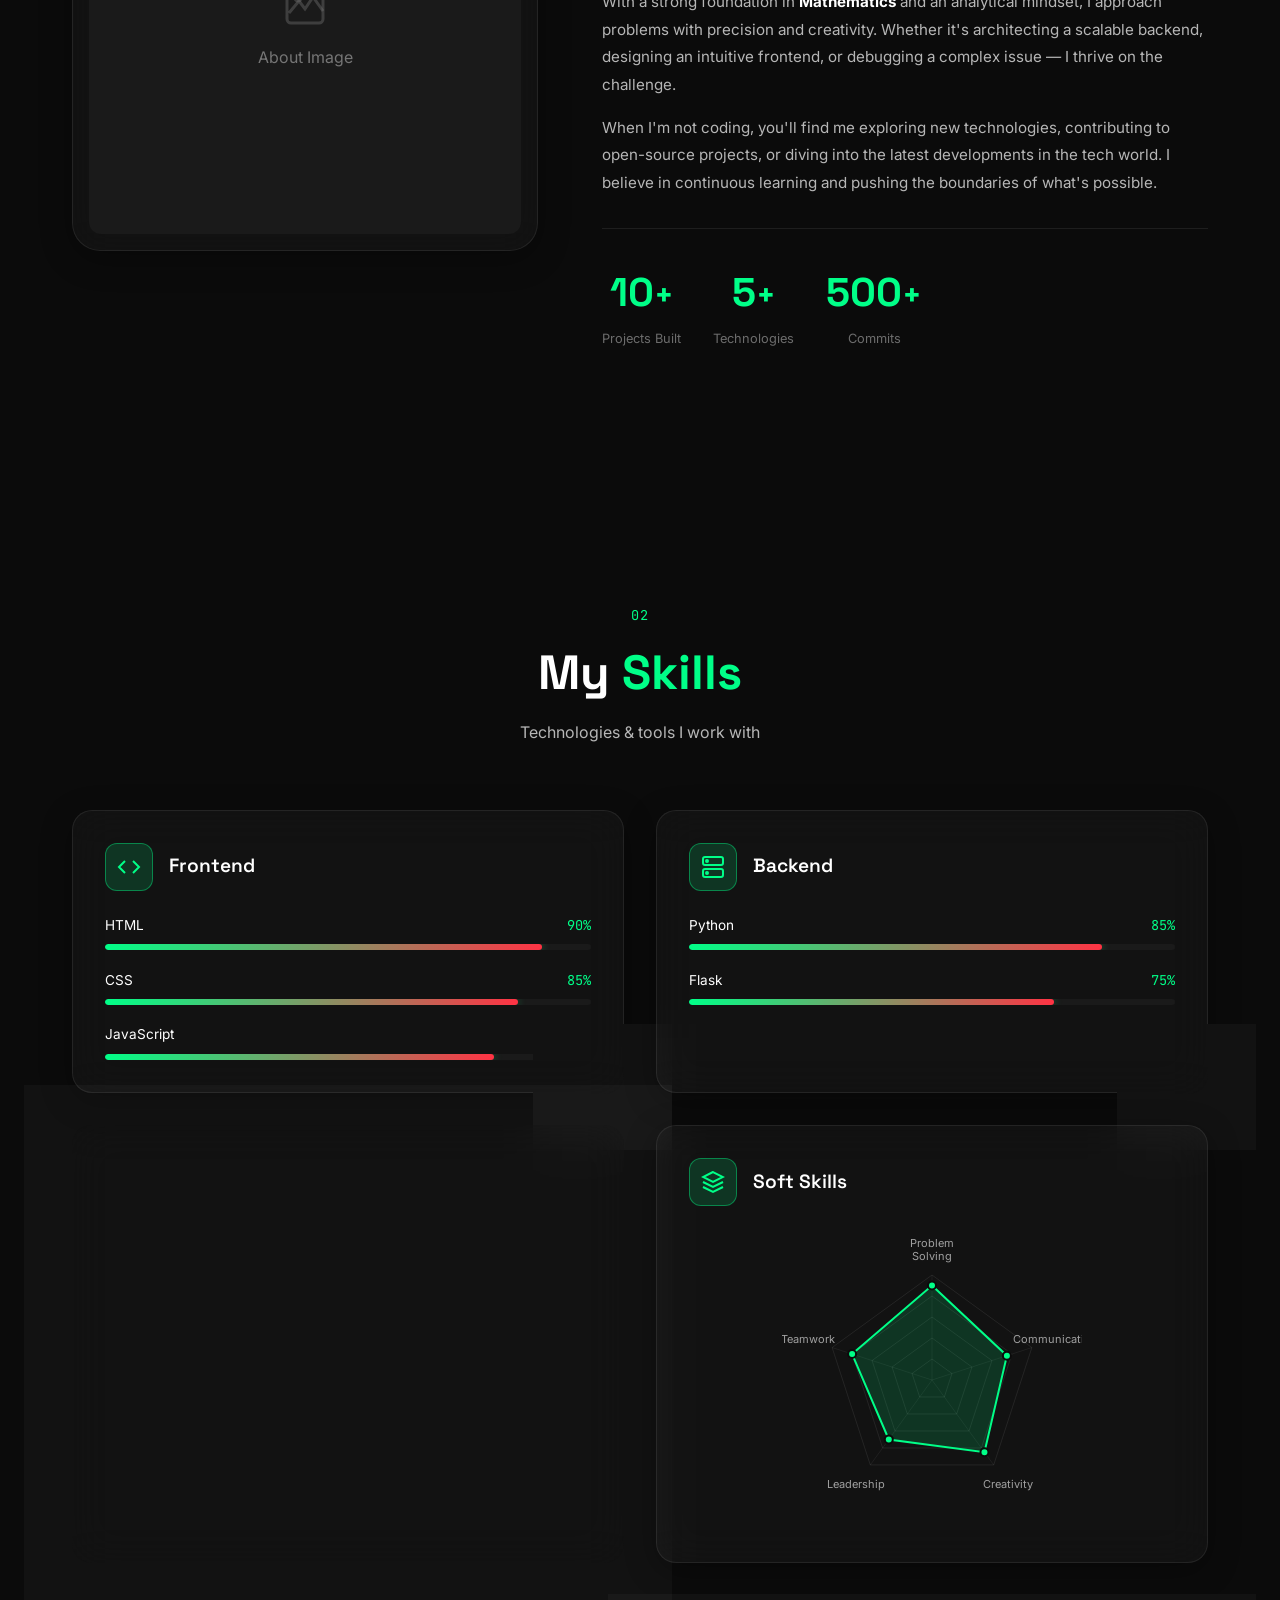
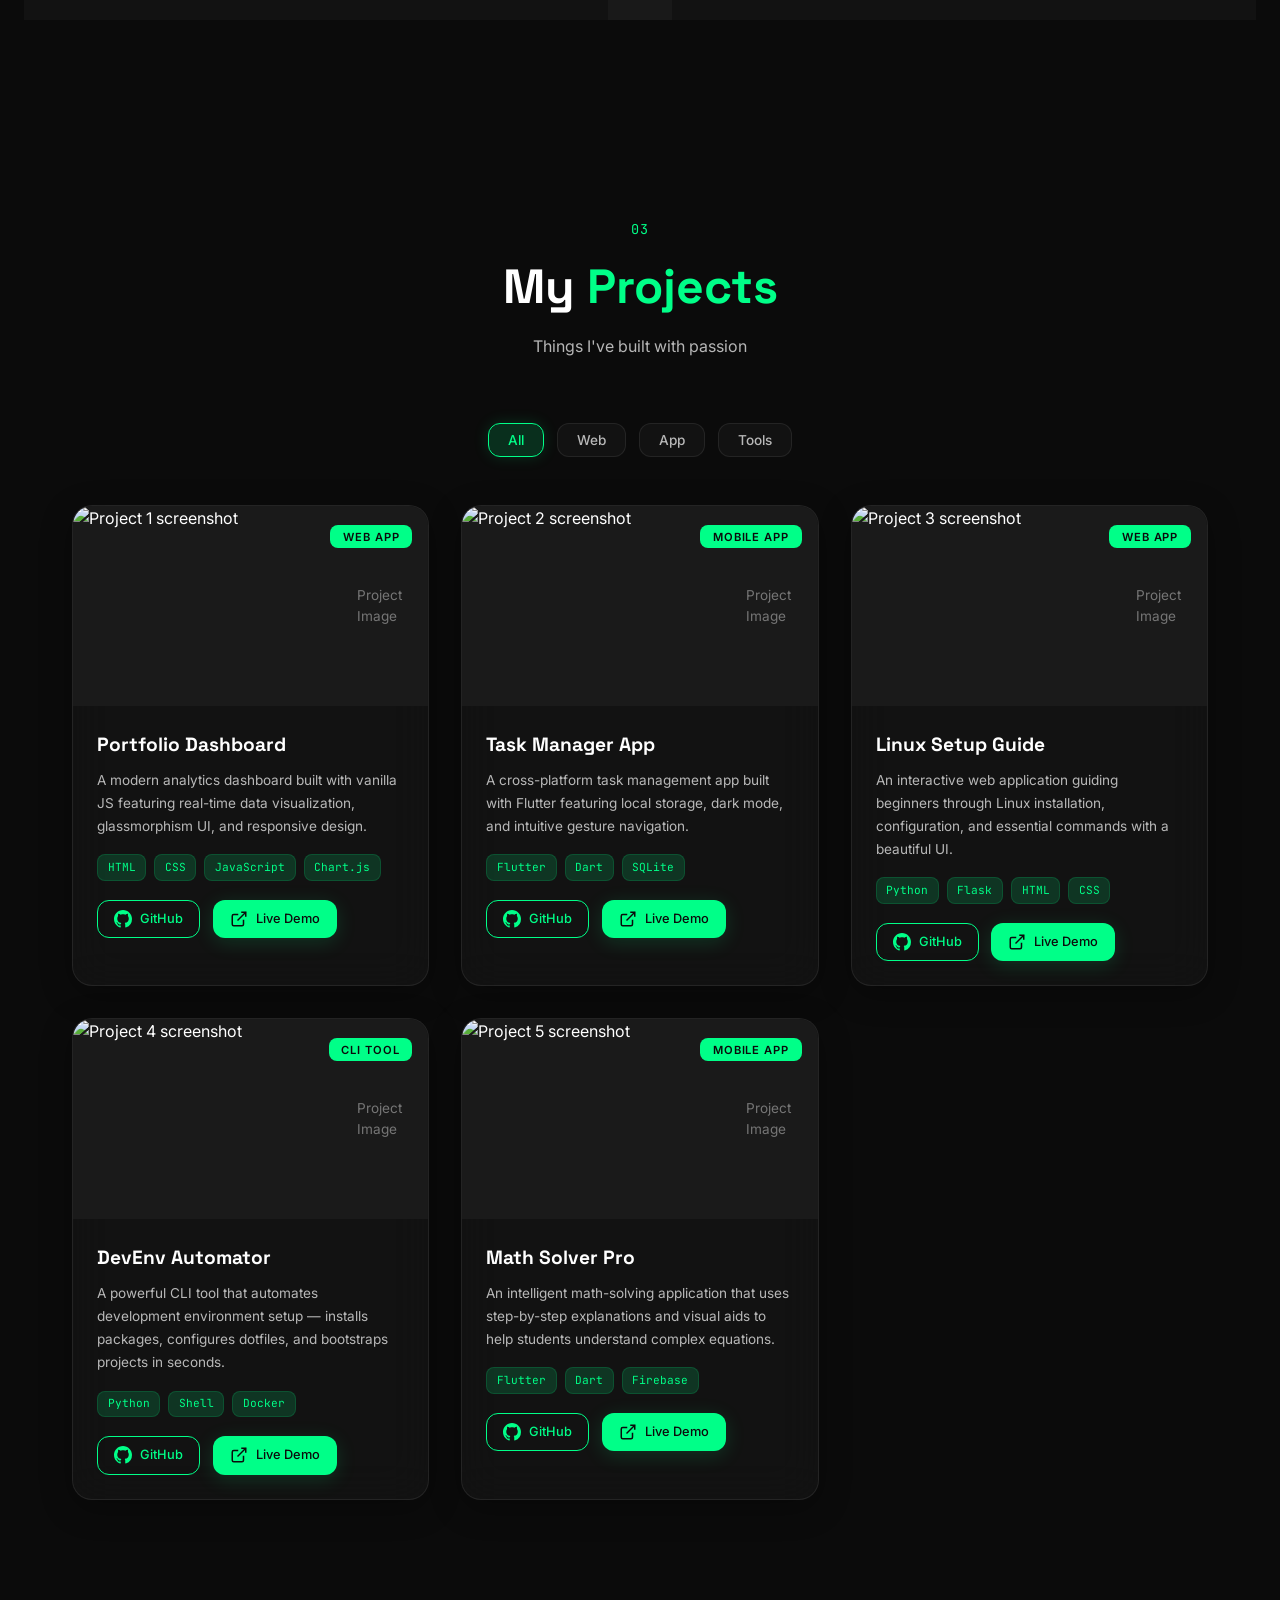
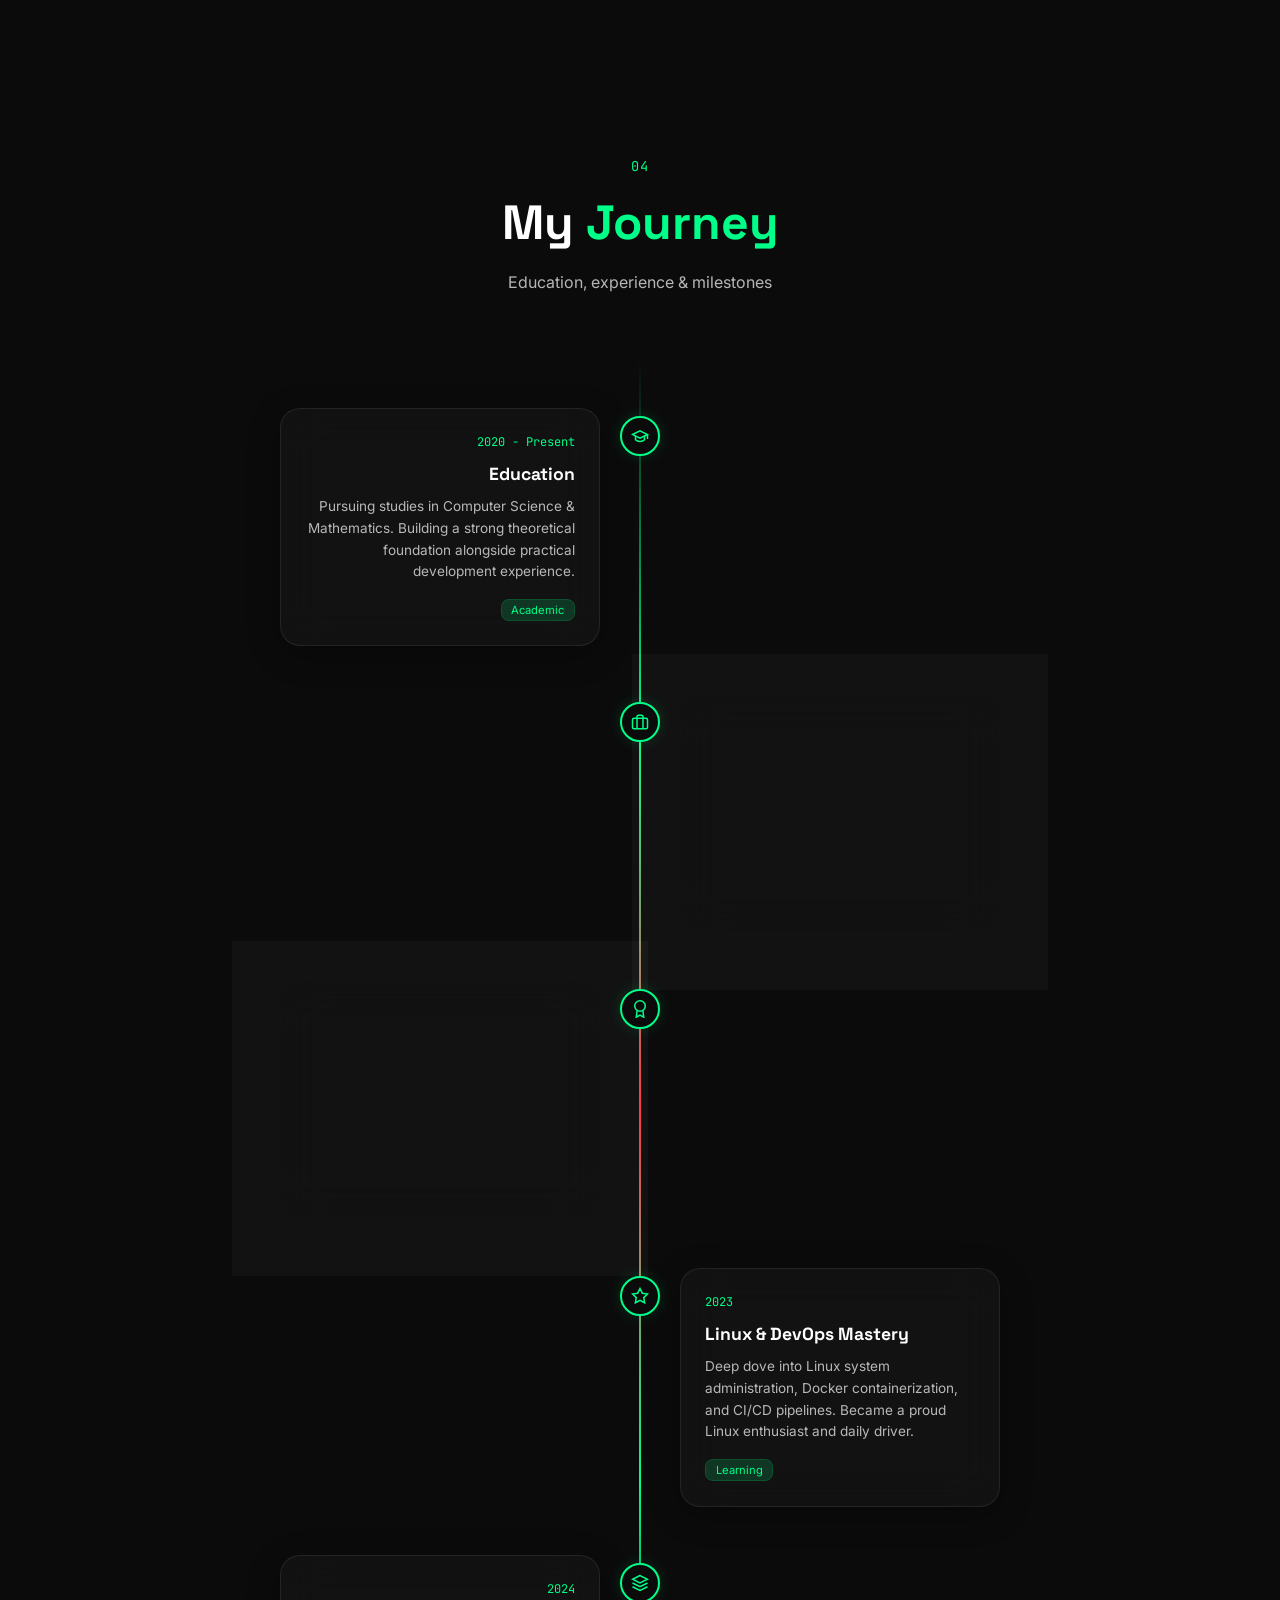
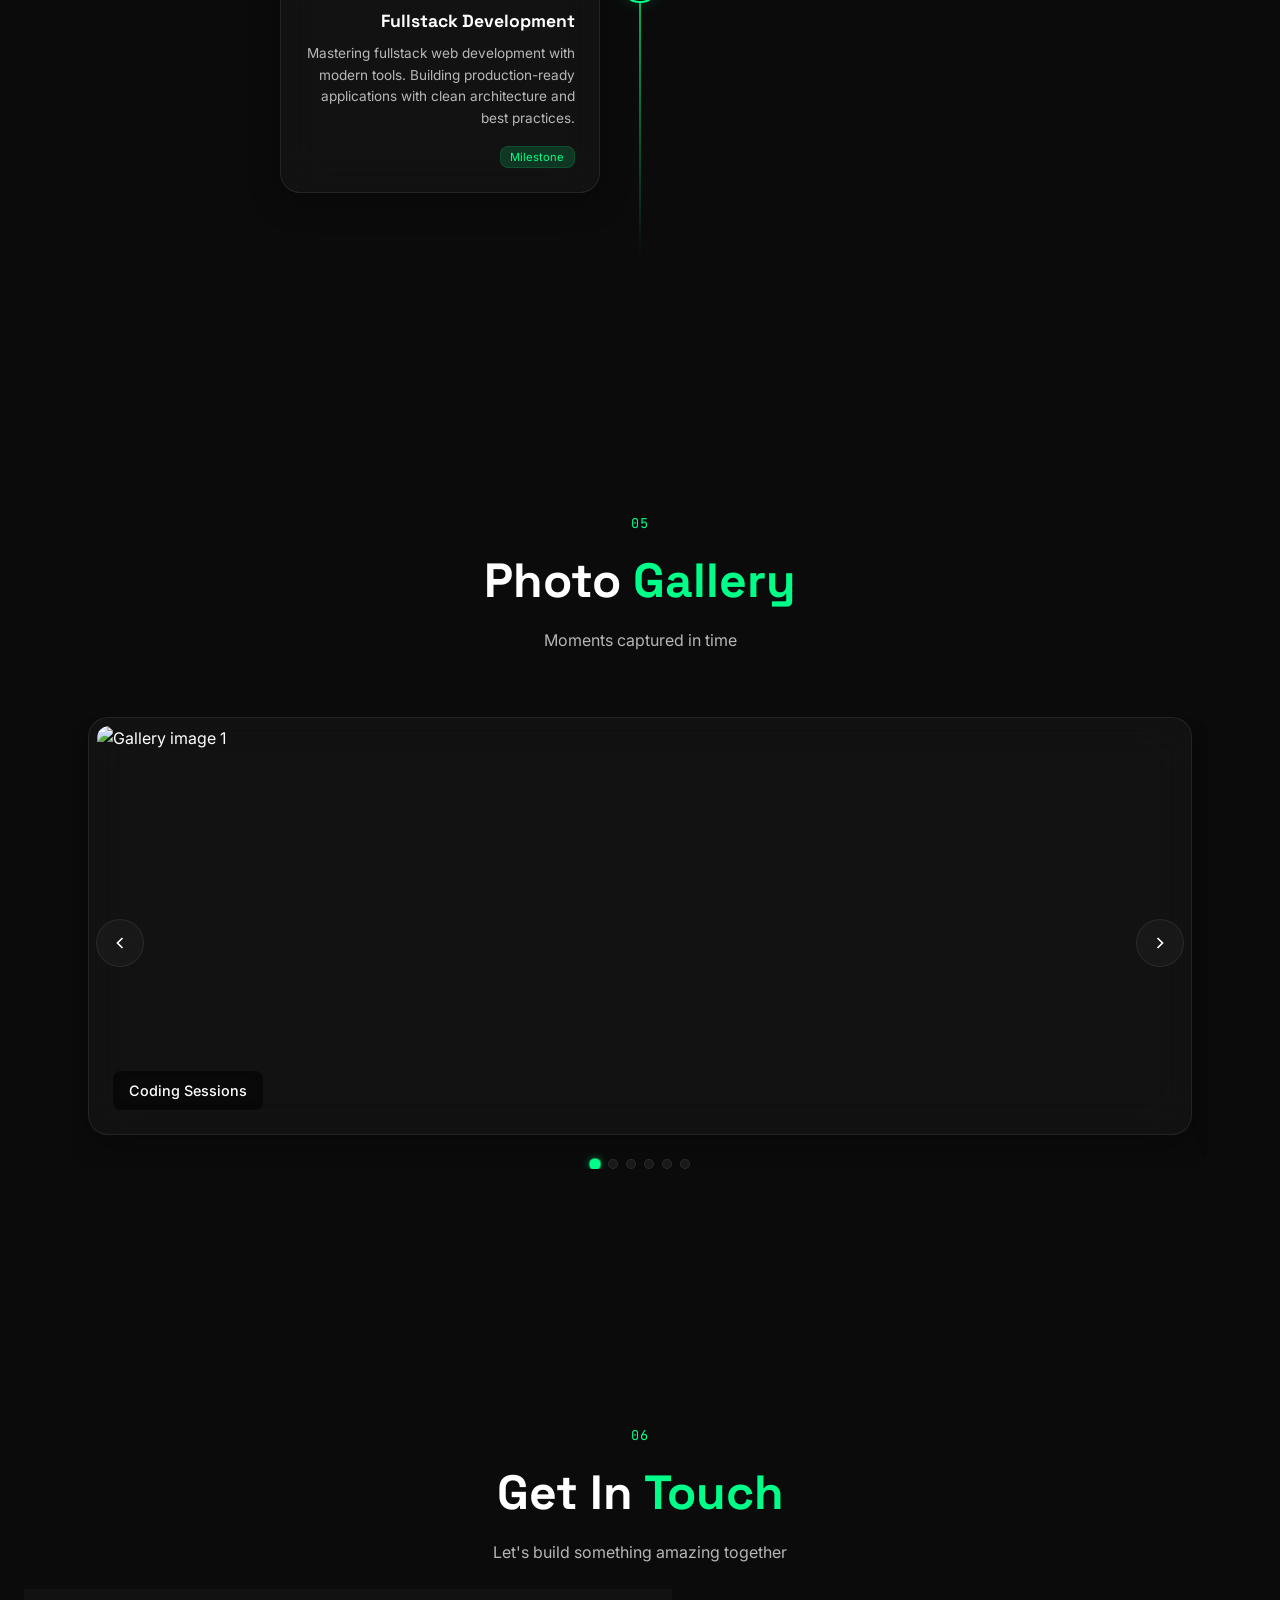
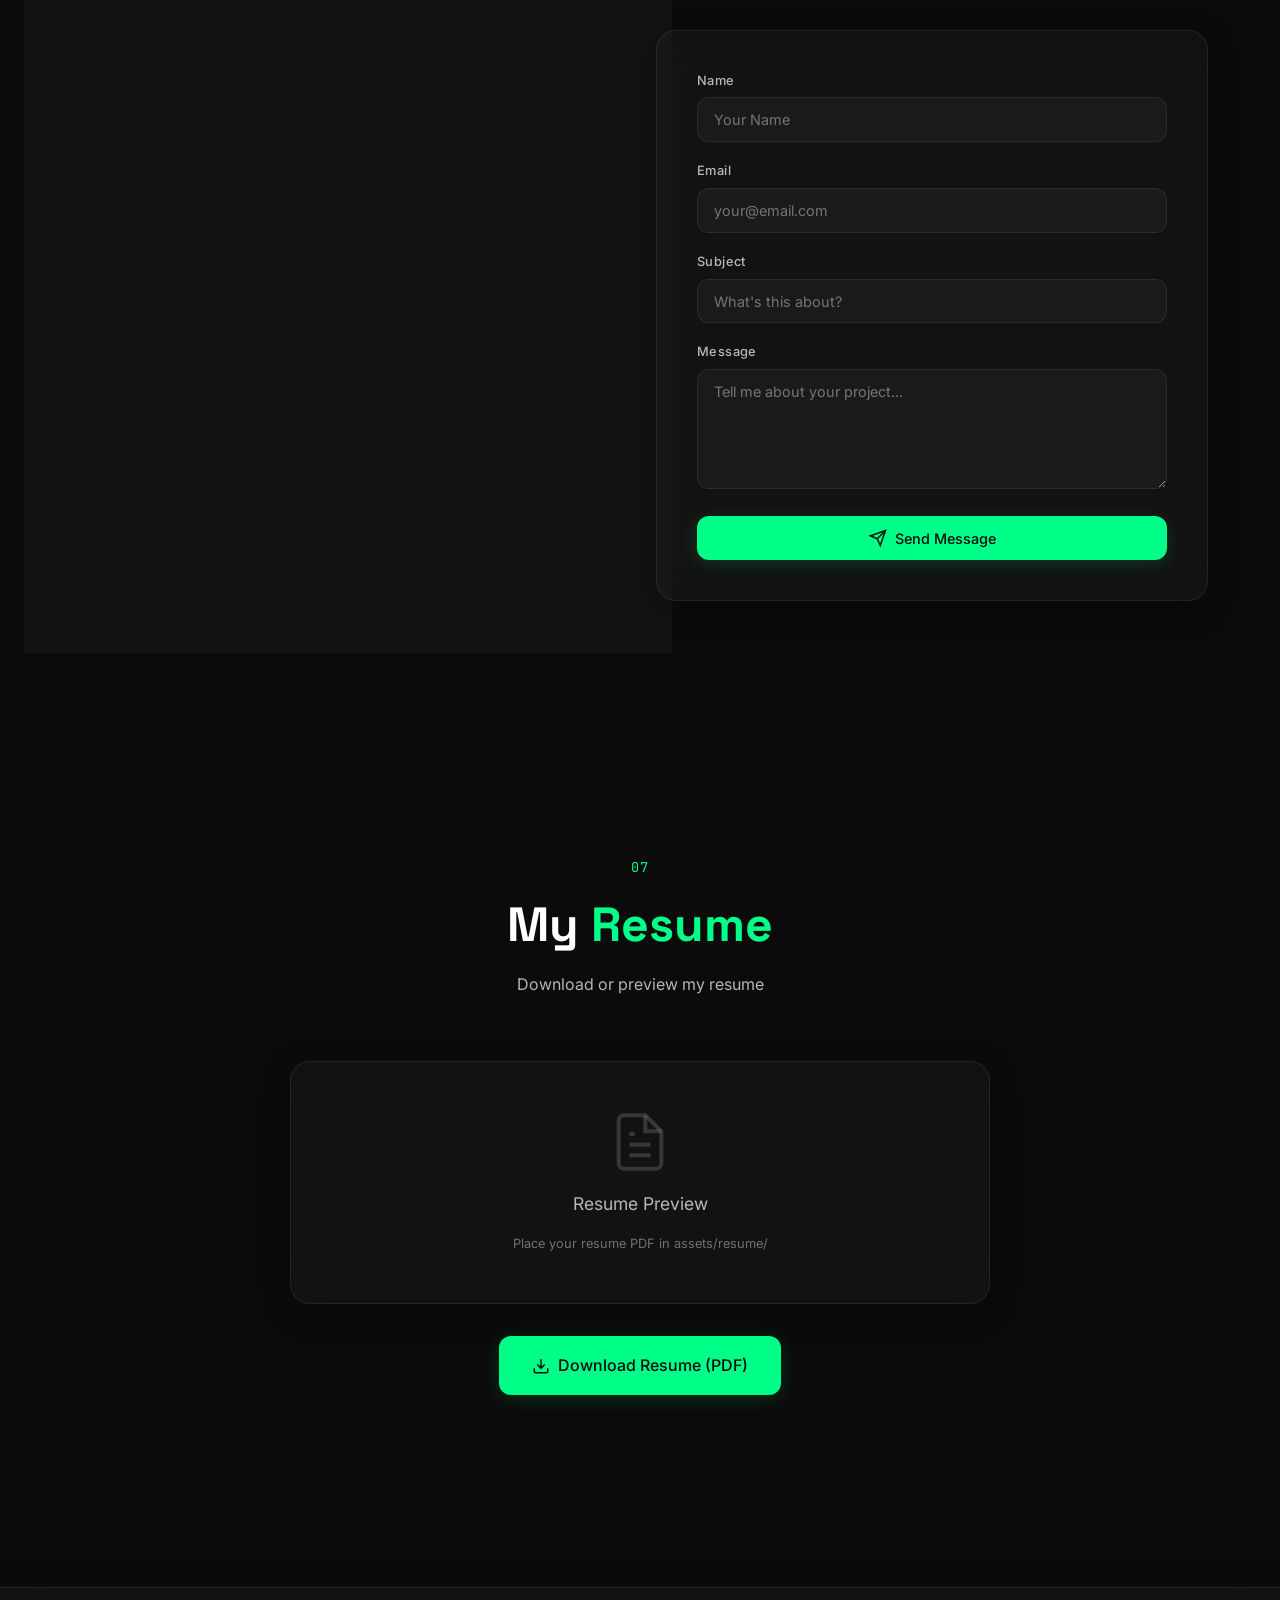
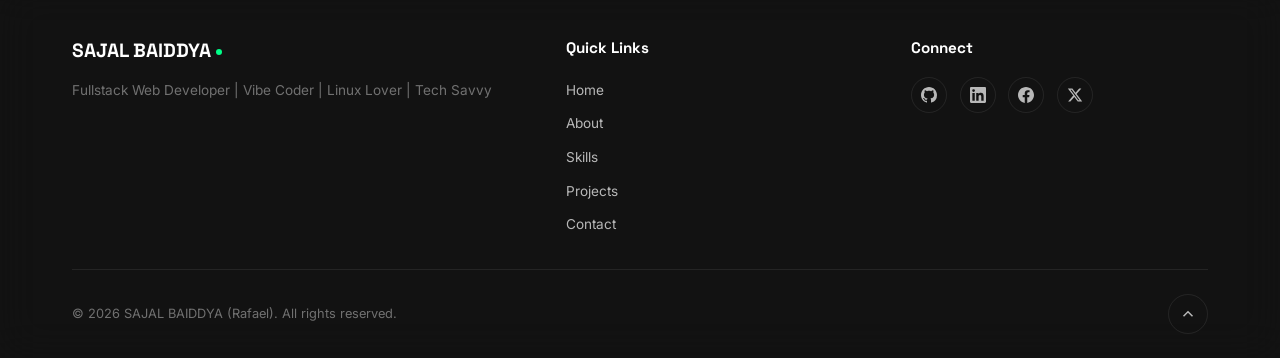
==== commit 7b2e730a: "Add files via upload" ====
--- a/index.html
+++ b/index.html
@@ -824,7 +824,7 @@
           <div class="contact__form-wrapper glass-card reveal reveal--right">
             <form class="contact__form" id="contactForm" novalidate>
               <!-- Web3Forms access key: paste your key from web3forms.com here -->
-              <input type="hidden" name="access_key" value="57cc677f-116e-4aff-ae4b-9a2fef1289b9">
+              <input type="hidden" name="access_key" value="">
               <input type="hidden" name="from_name" value="Portfolio Contact Form">
               <input type="checkbox" name="botcheck" class="form-honeypot" tabindex="-1" autocomplete="off">
               <div class="form-group">
@@ -873,6 +873,12 @@
 
         <div class="resume__content reveal">
           <div class="resume__preview glass-card">
+            <iframe
+              src="assets/resume/resume.pdf#toolbar=0&navpanes=0"
+              class="resume__preview-frame"
+              title="Resume preview"
+              loading="lazy">
+            </iframe>
             <div class="resume__preview-placeholder">
               <svg viewBox="0 0 24 24" fill="none" stroke="currentColor" stroke-width="1.5"><path d="M14 2H6a2 2 0 0 0-2 2v16a2 2 0 0 0 2 2h12a2 2 0 0 0 2-2V8z"/><polyline points="14 2 14 8 20 8"/><line x1="16" y1="13" x2="8" y2="13"/><line x1="16" y1="17" x2="8" y2="17"/><polyline points="10 9 9 9 8 9"/></svg>
               <p>Resume Preview</p>
--- a/style.css
+++ b/style.css
@@ -2120,6 +2120,25 @@
   font-size: 0.8rem;
 }
 
+.resume__preview-frame {
+  display: none;
+  width: 100%;
+  aspect-ratio: 1 / 1.35;
+  max-height: 700px;
+  border: none;
+  border-radius: 8px;
+  background: #fff;
+}
+
+/* Shown only once JS confirms assets/resume/resume.pdf actually exists */
+.resume__preview.has-resume .resume__preview-frame {
+  display: block;
+}
+
+.resume__preview.has-resume .resume__preview-placeholder {
+  display: none;
+}
+
 /* ========== FOOTER ========== */
 .footer {
   padding: 3rem 0 1.5rem;
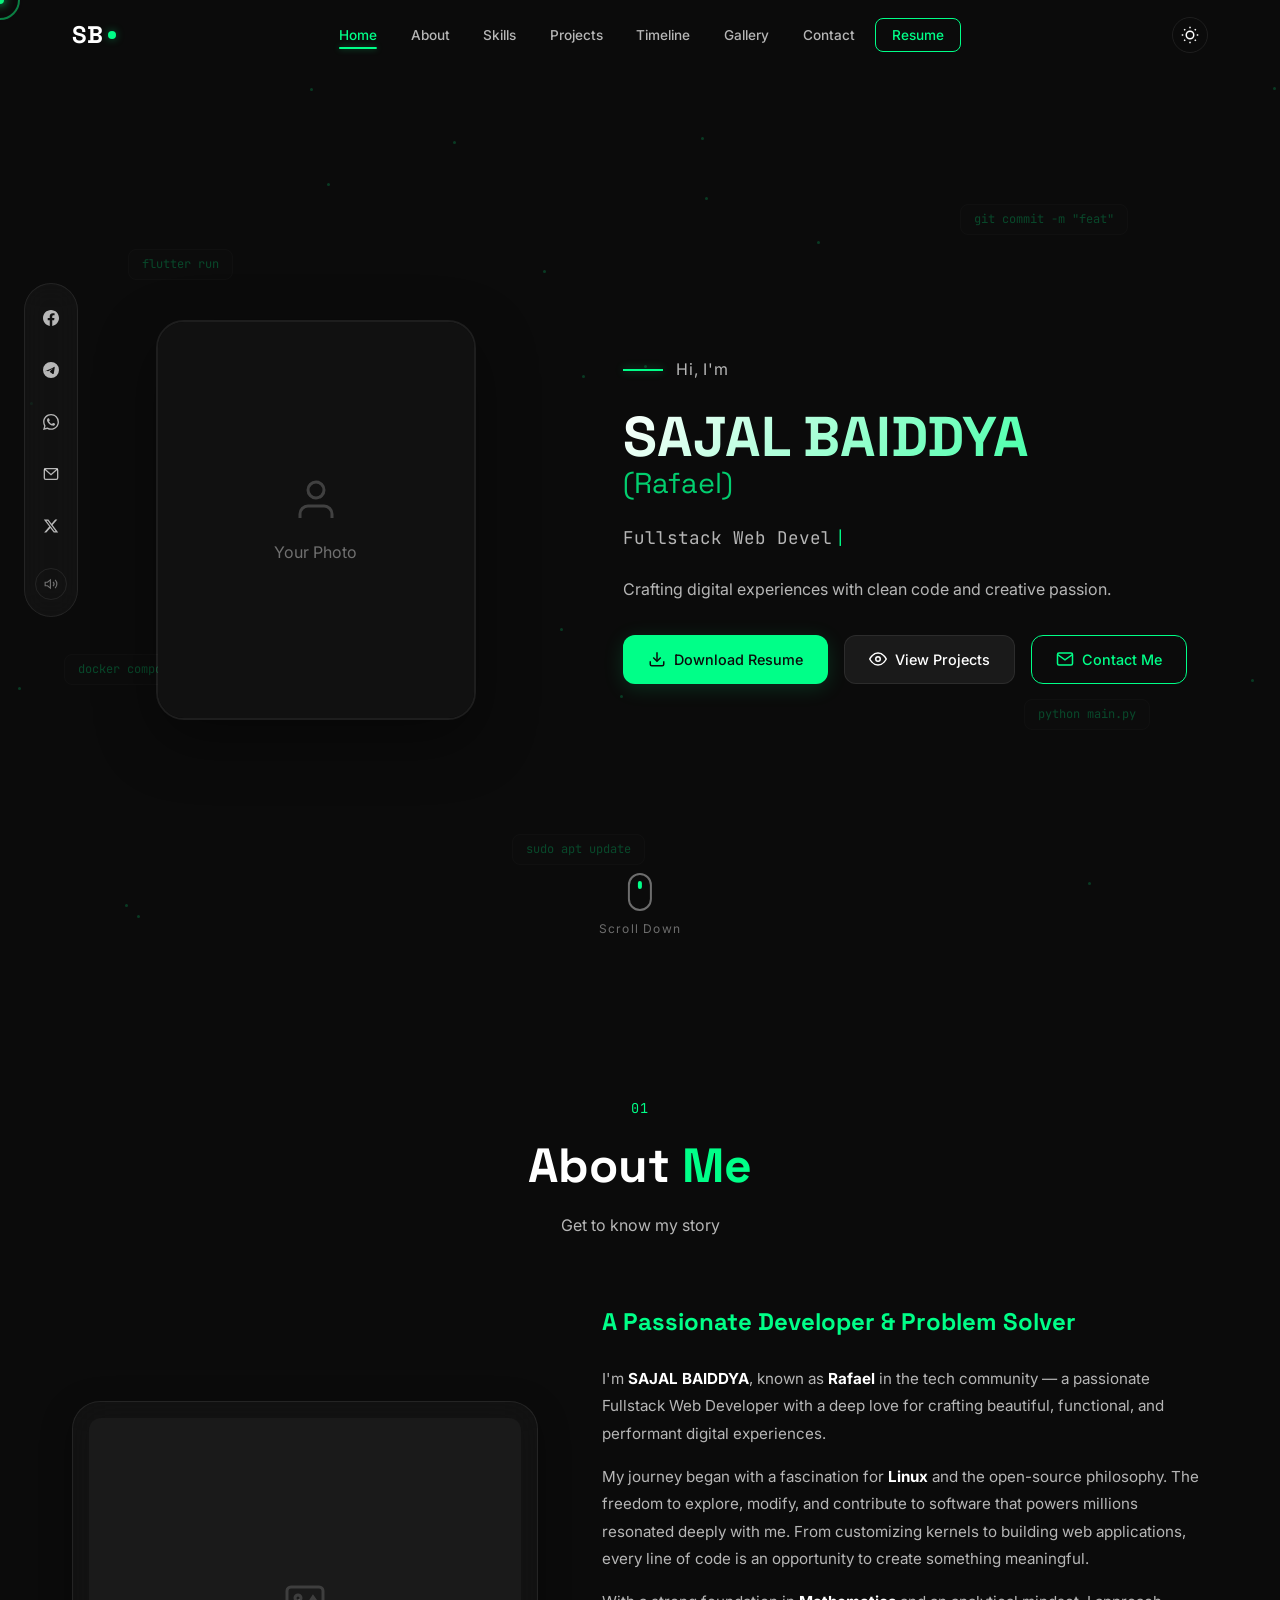
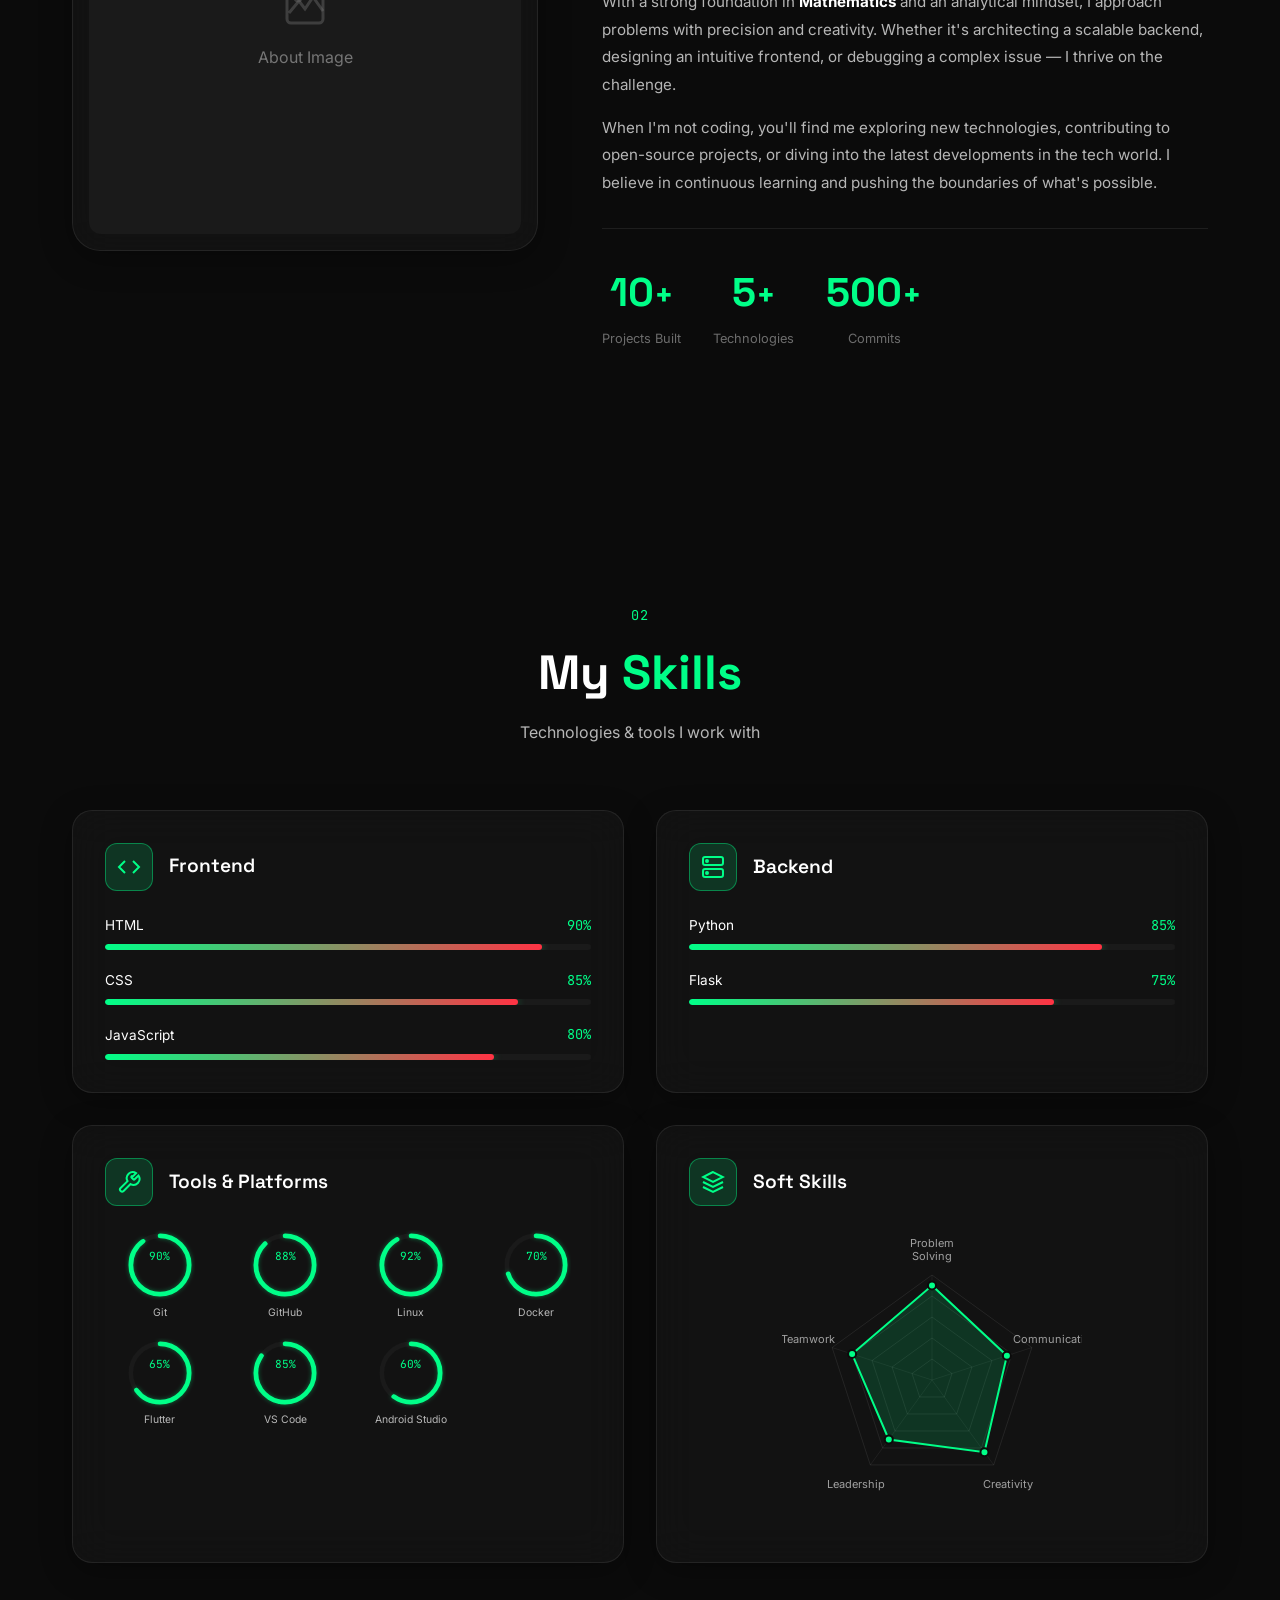
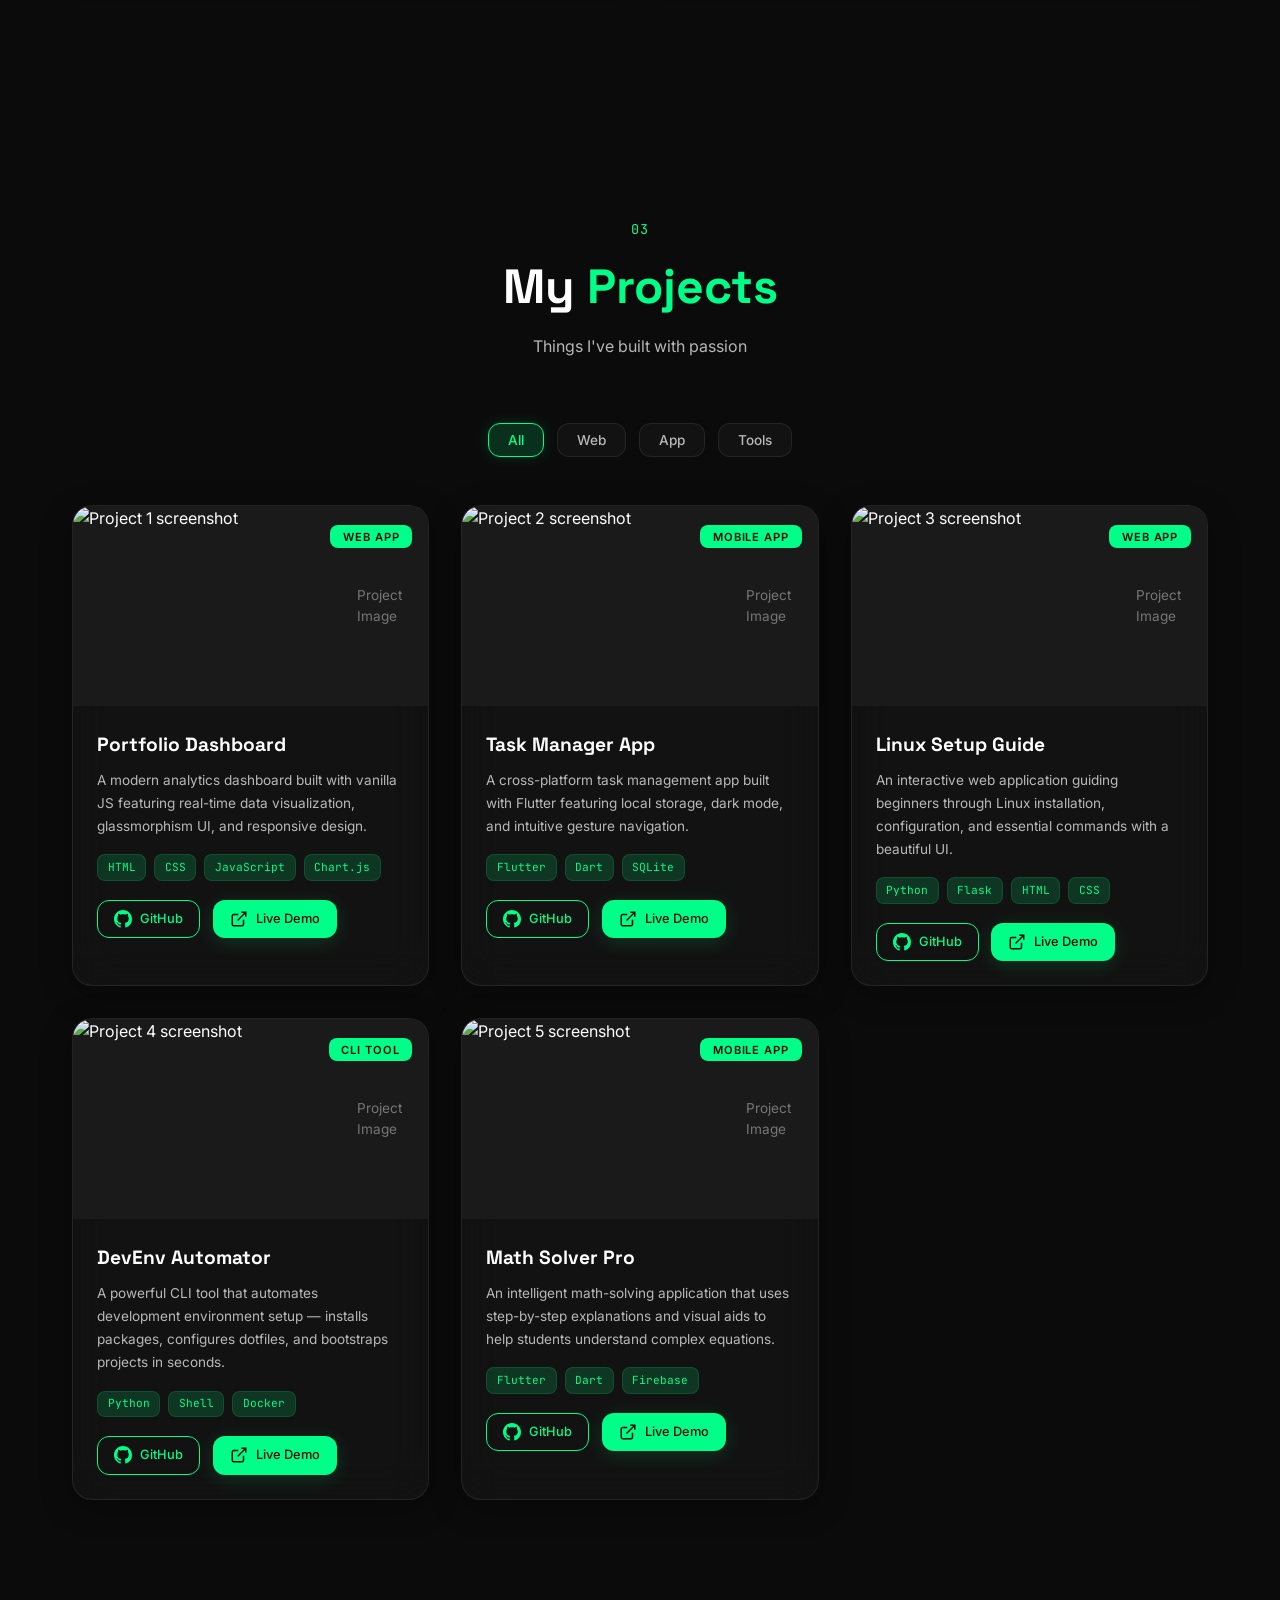
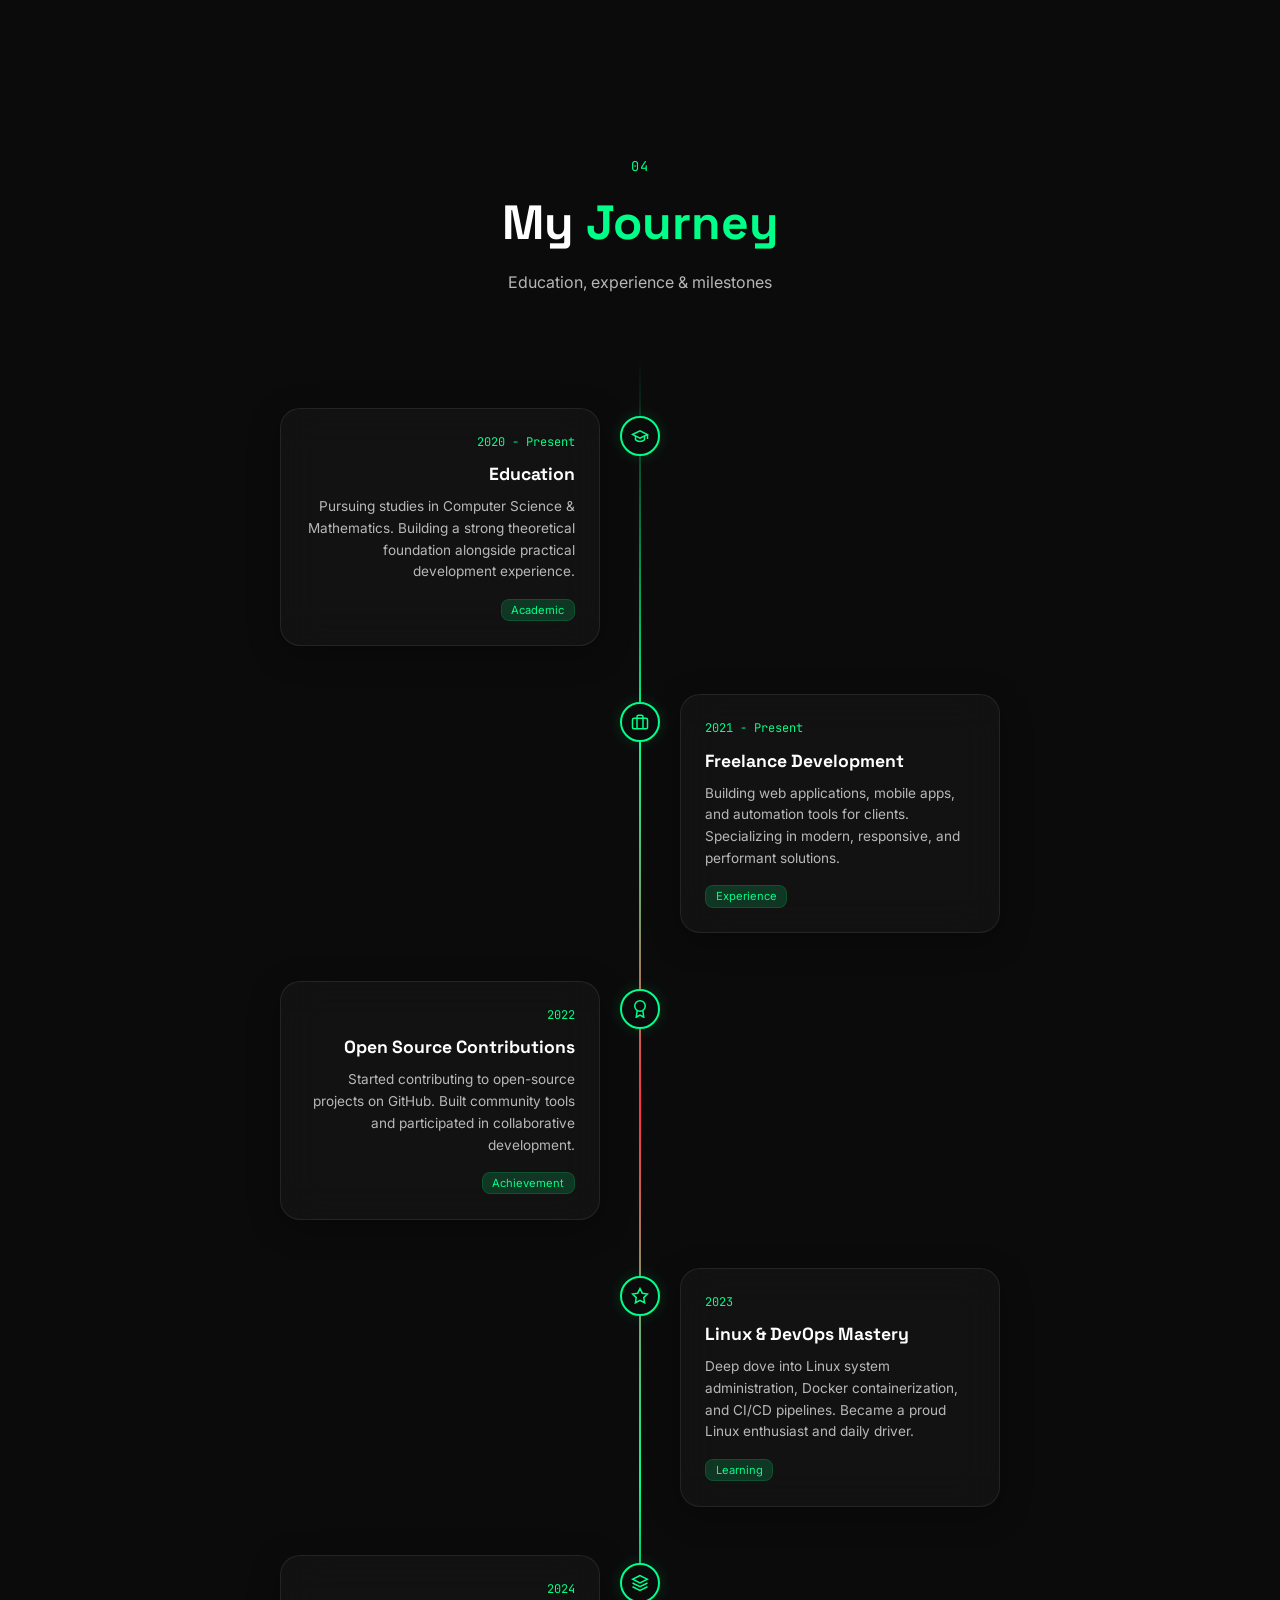
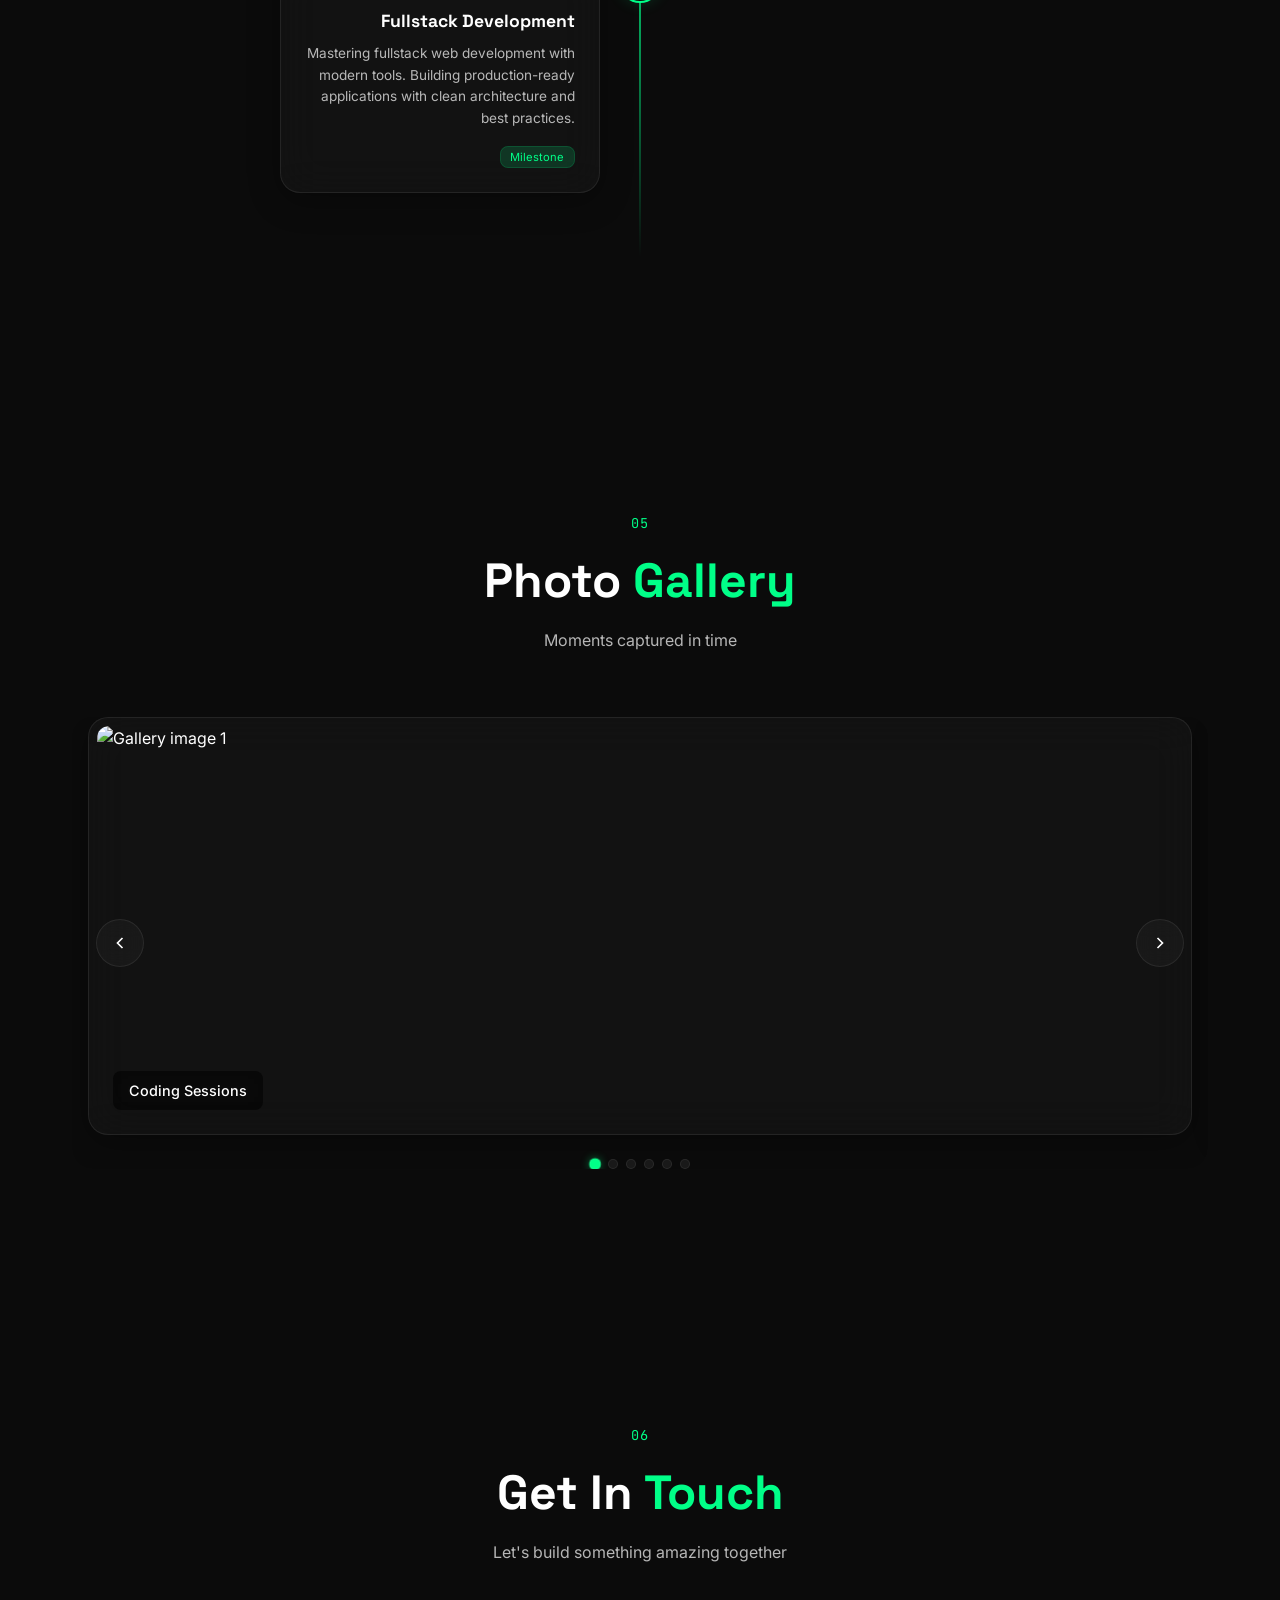
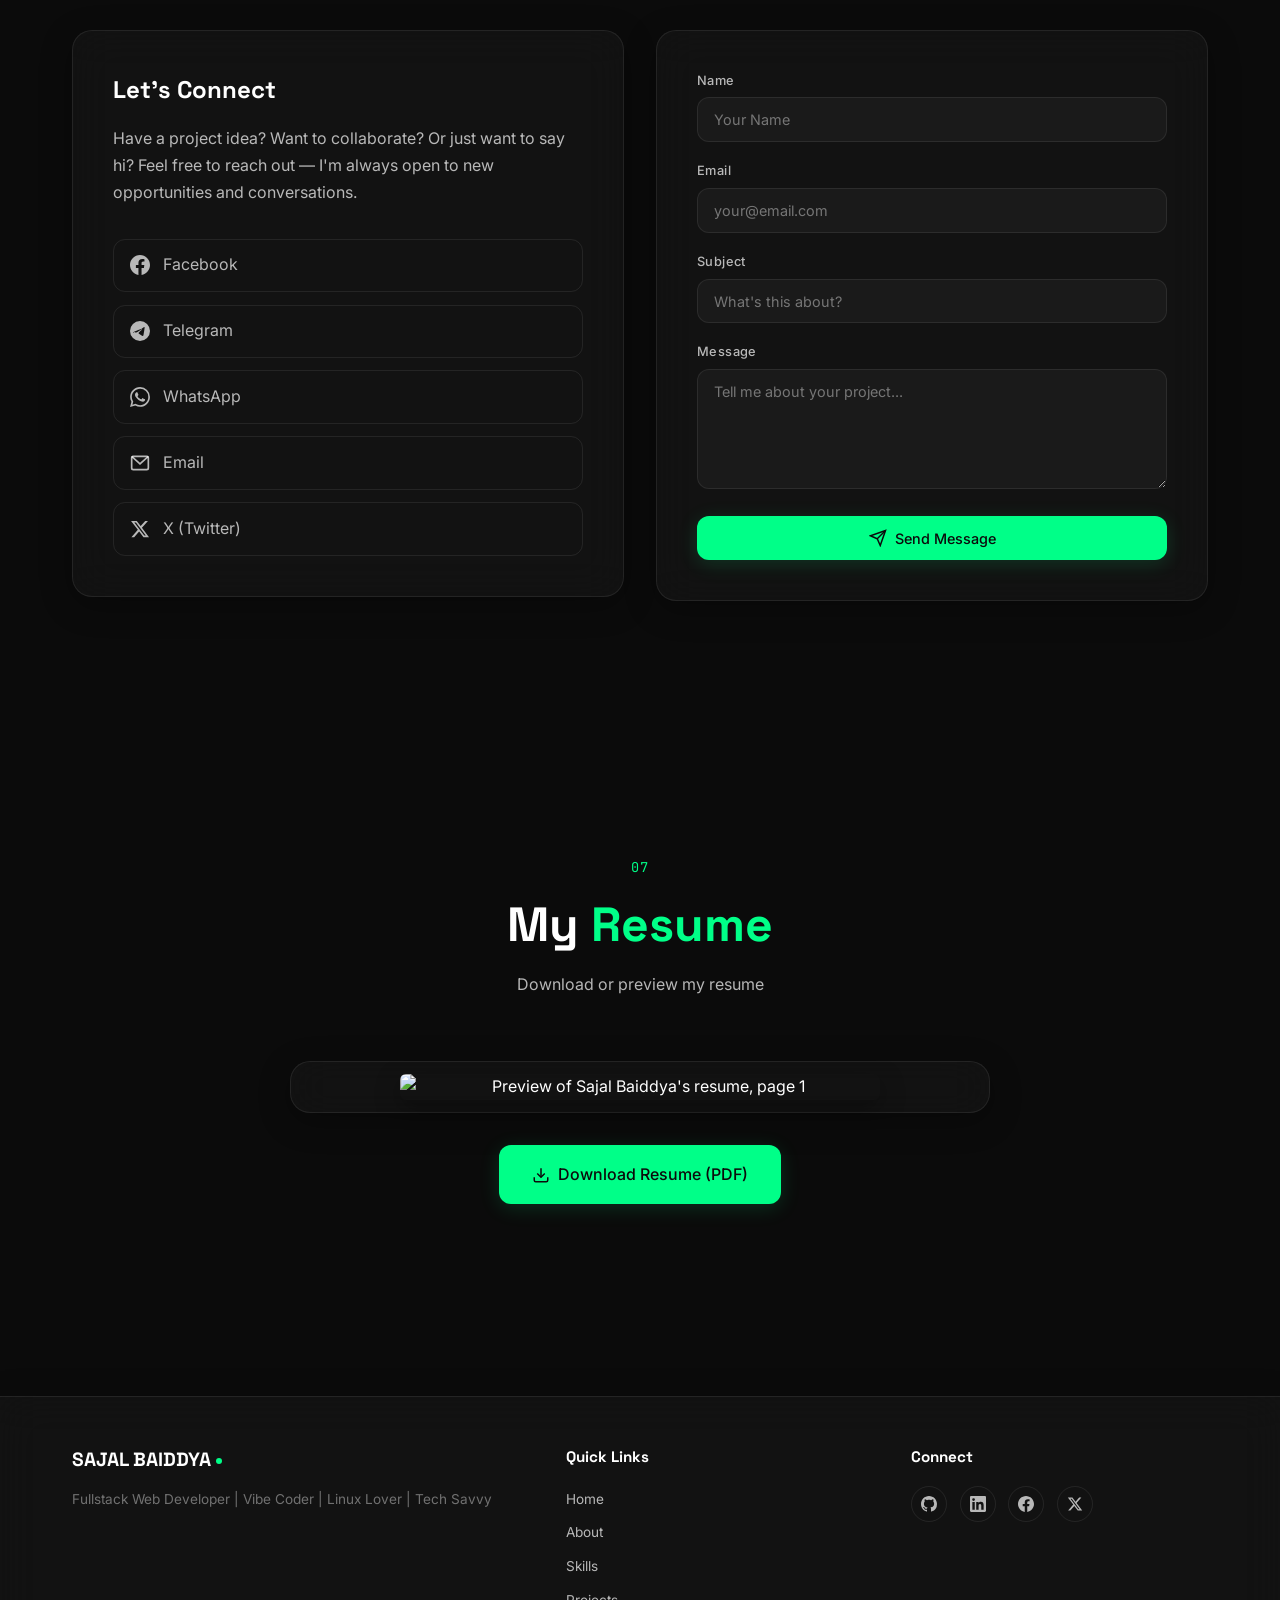
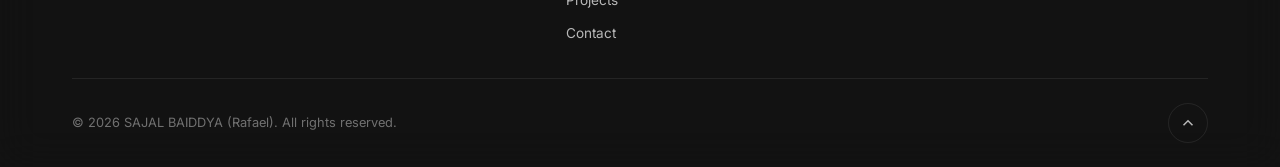
==== commit d539fe39: "Add files via upload" ====
--- a/index.html
+++ b/index.html
@@ -872,19 +872,13 @@
         </div>
 
         <div class="resume__content reveal">
-          <div class="resume__preview glass-card">
-            <iframe
-              src="assets/resume/resume.pdf#toolbar=0&navpanes=0"
-              class="resume__preview-frame"
-              title="Resume preview"
+          <a href="assets/resume/resume.pdf" target="_blank" rel="noopener" class="resume__preview glass-card" aria-label="Open full resume PDF">
+            <img
+              src="assets/resume/resume-preview.jpg"
+              alt="Preview of Sajal Baiddya's resume, page 1"
+              class="resume__preview-image"
               loading="lazy">
-            </iframe>
-            <div class="resume__preview-placeholder">
-              <svg viewBox="0 0 24 24" fill="none" stroke="currentColor" stroke-width="1.5"><path d="M14 2H6a2 2 0 0 0-2 2v16a2 2 0 0 0 2 2h12a2 2 0 0 0 2-2V8z"/><polyline points="14 2 14 8 20 8"/><line x1="16" y1="13" x2="8" y2="13"/><line x1="16" y1="17" x2="8" y2="17"/><polyline points="10 9 9 9 8 9"/></svg>
-              <p>Resume Preview</p>
-              <span>Place your resume PDF in assets/resume/</span>
-            </div>
-          </div>
+          </a>
           <div class="resume__actions">
             <a href="assets/resume/resume.pdf" class="btn btn--primary btn--large" download data-sound="click">
               <svg viewBox="0 0 24 24" fill="none" stroke="currentColor" stroke-width="2"><path d="M21 15v4a2 2 0 0 1-2 2H5a2 2 0 0 1-2-2v-4"/><polyline points="7 10 12 15 17 10"/><line x1="12" y1="15" x2="12" y2="3"/></svg>
--- a/style.css
+++ b/style.css
@@ -2093,50 +2093,25 @@
 }
 
 .resume__preview {
-  padding: 3rem;
+  display: block;
+  padding: 0.75rem;
   margin-bottom: 2rem;
-}
-
-.resume__preview-placeholder {
-  display: flex;
-  flex-direction: column;
-  align-items: center;
-  gap: 1rem;
-  color: var(--text-tertiary);
-}
-
-.resume__preview-placeholder svg {
-  width: 64px;
-  height: 64px;
-  opacity: 0.4;
-}
-
-.resume__preview-placeholder p {
-  font-size: 1.1rem;
-  color: var(--text-secondary);
-}
-
-.resume__preview-placeholder span {
-  font-size: 0.8rem;
-}
-
-.resume__preview-frame {
-  display: none;
+  cursor: pointer;
+  transition: transform var(--transition-base), box-shadow var(--transition-base);
+}
+
+.resume__preview:hover,
+.resume__preview:focus-visible {
+  transform: translateY(-4px);
+}
+
+.resume__preview-image {
   width: 100%;
-  aspect-ratio: 1 / 1.35;
-  max-height: 700px;
-  border: none;
-  border-radius: 8px;
-  background: #fff;
-}
-
-/* Shown only once JS confirms assets/resume/resume.pdf actually exists */
-.resume__preview.has-resume .resume__preview-frame {
+  max-width: 480px;
   display: block;
-}
-
-.resume__preview.has-resume .resume__preview-placeholder {
-  display: none;
+  margin: 0 auto;
+  border-radius: 6px;
+  box-shadow: 0 8px 24px rgba(0, 0, 0, 0.35);
 }
 
 /* ========== FOOTER ========== */
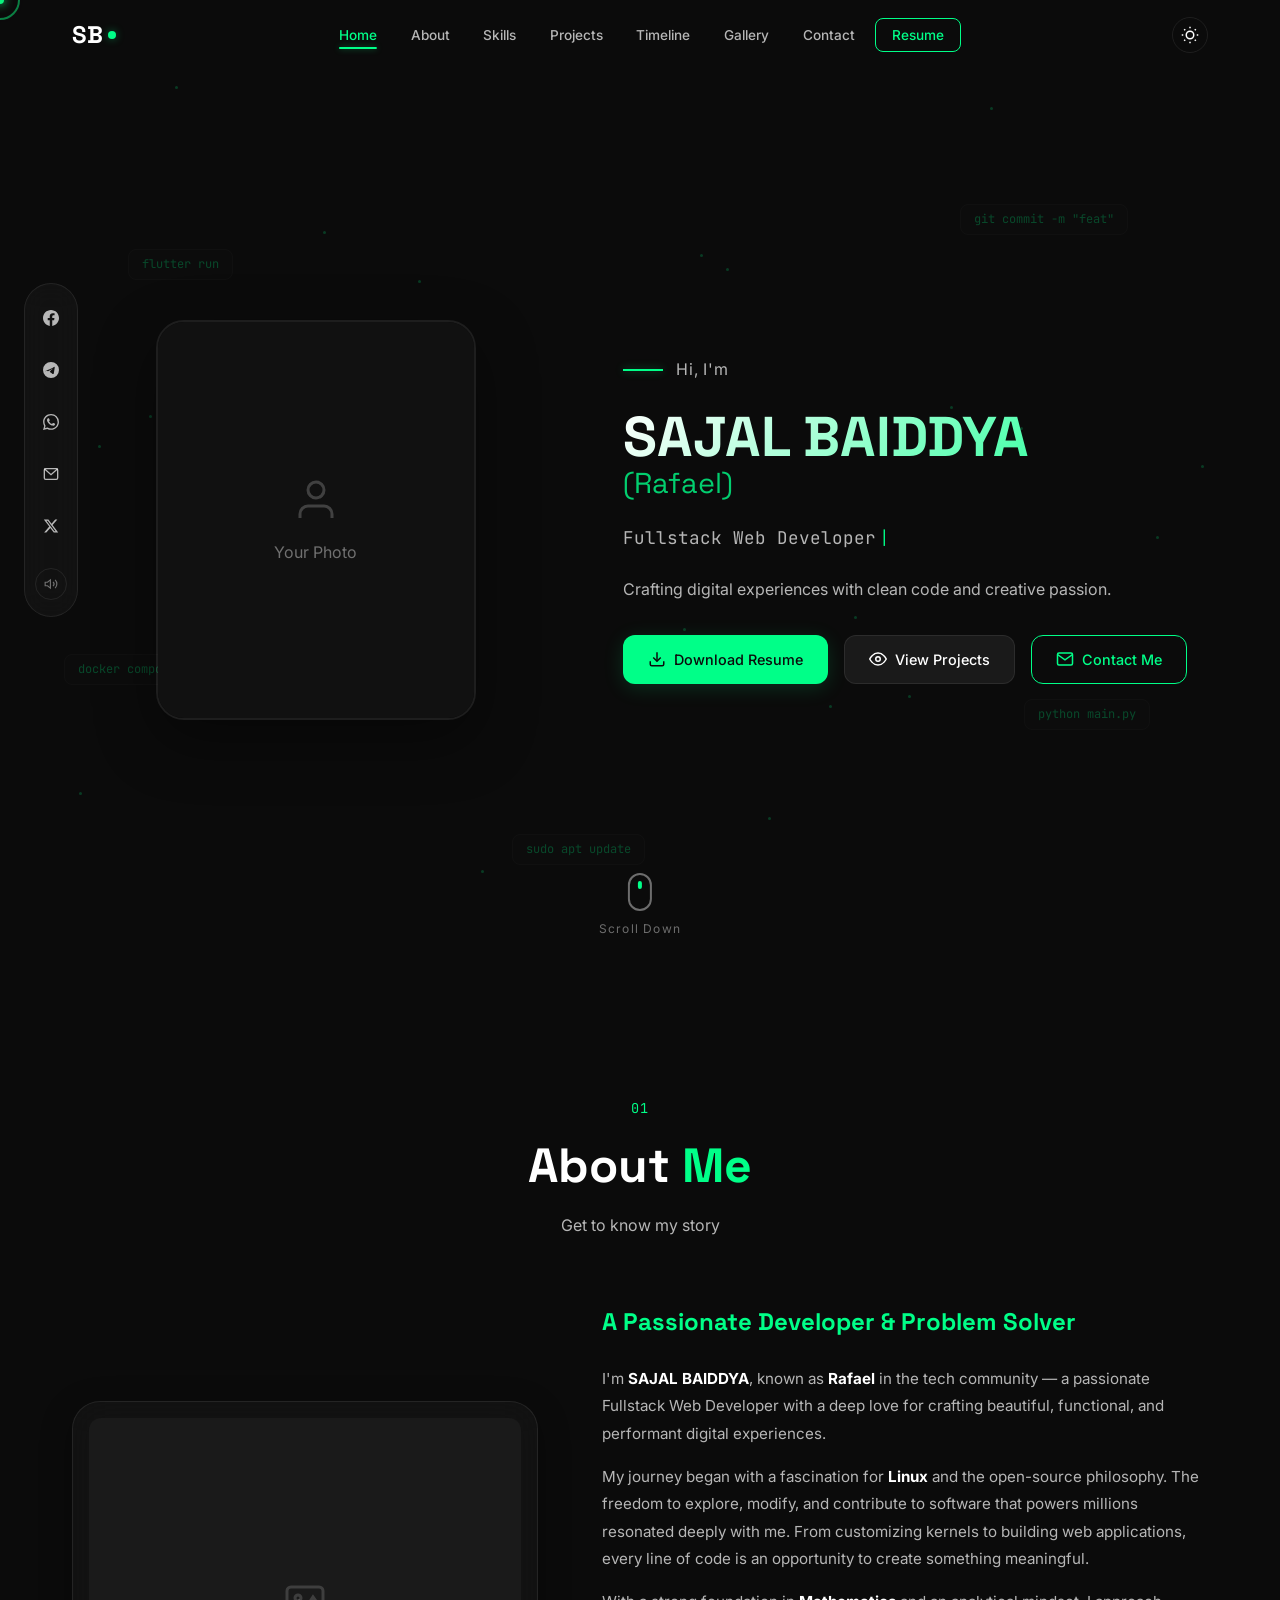
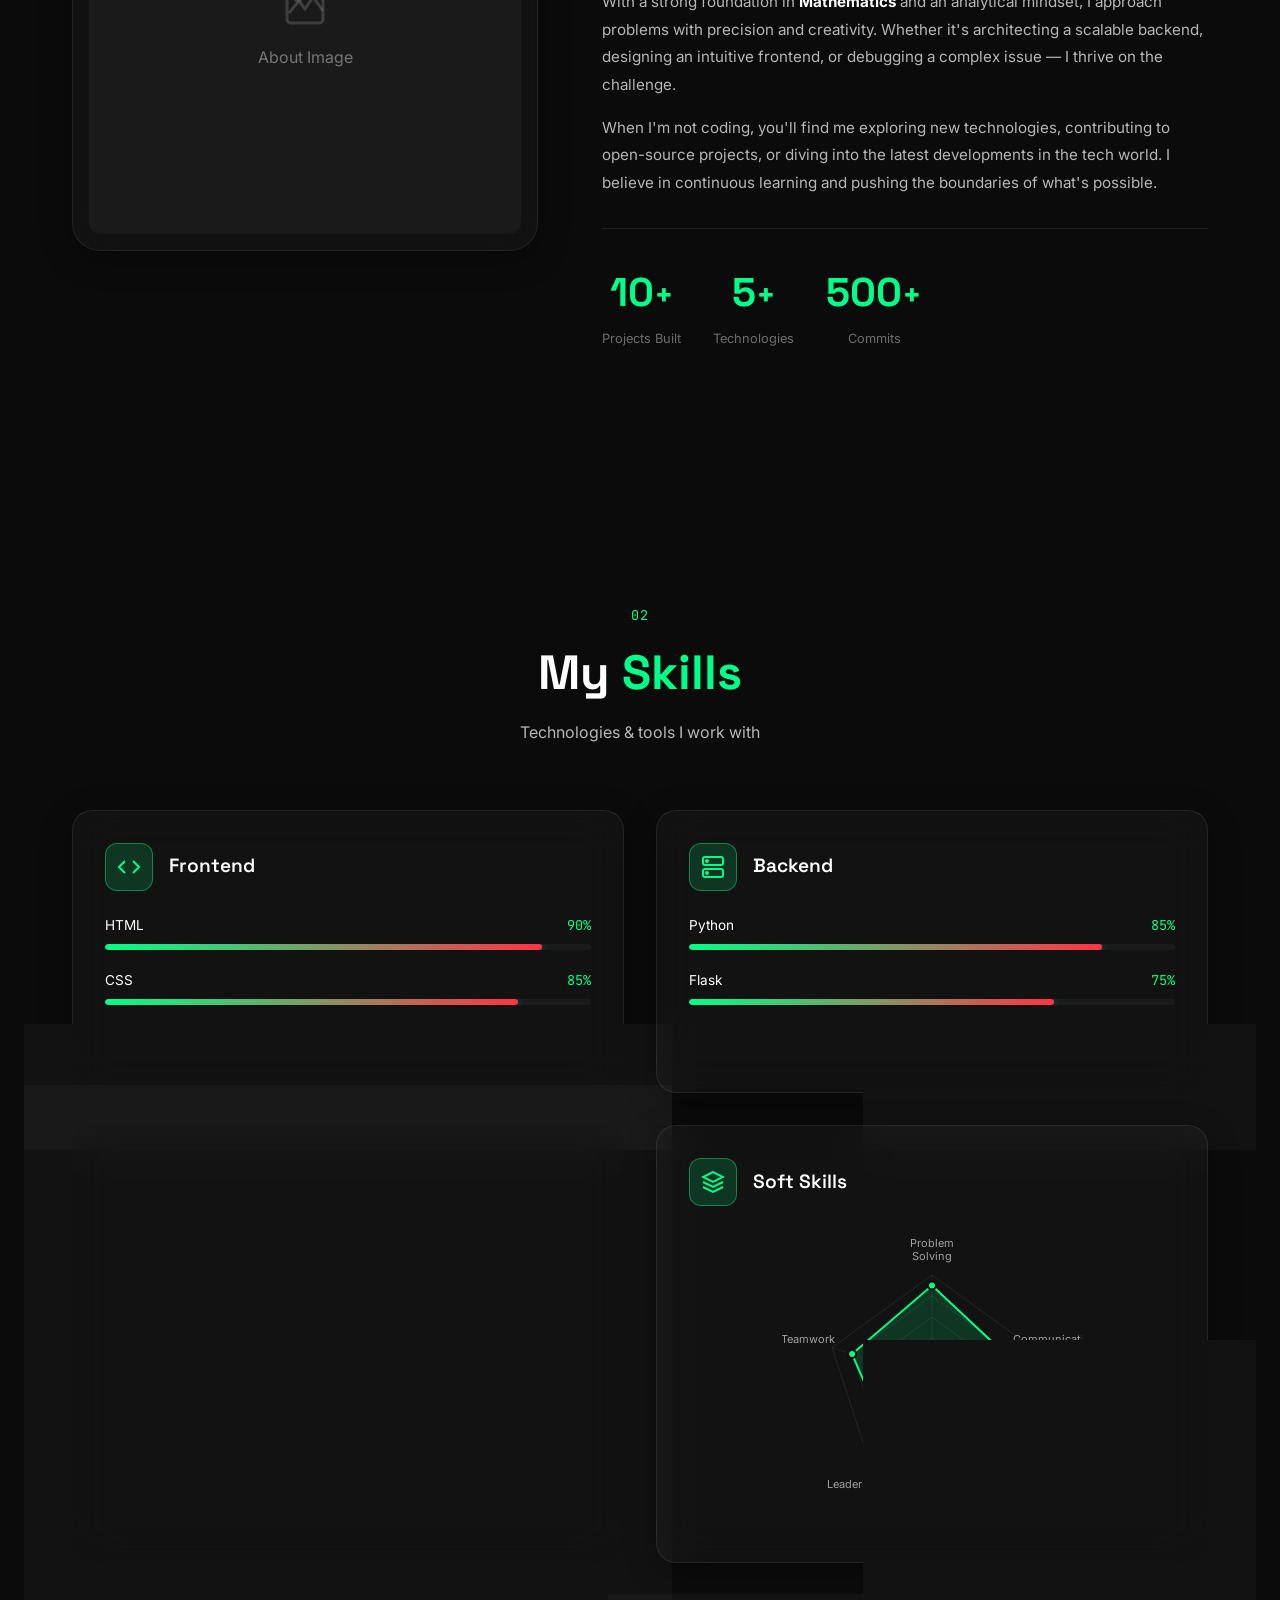
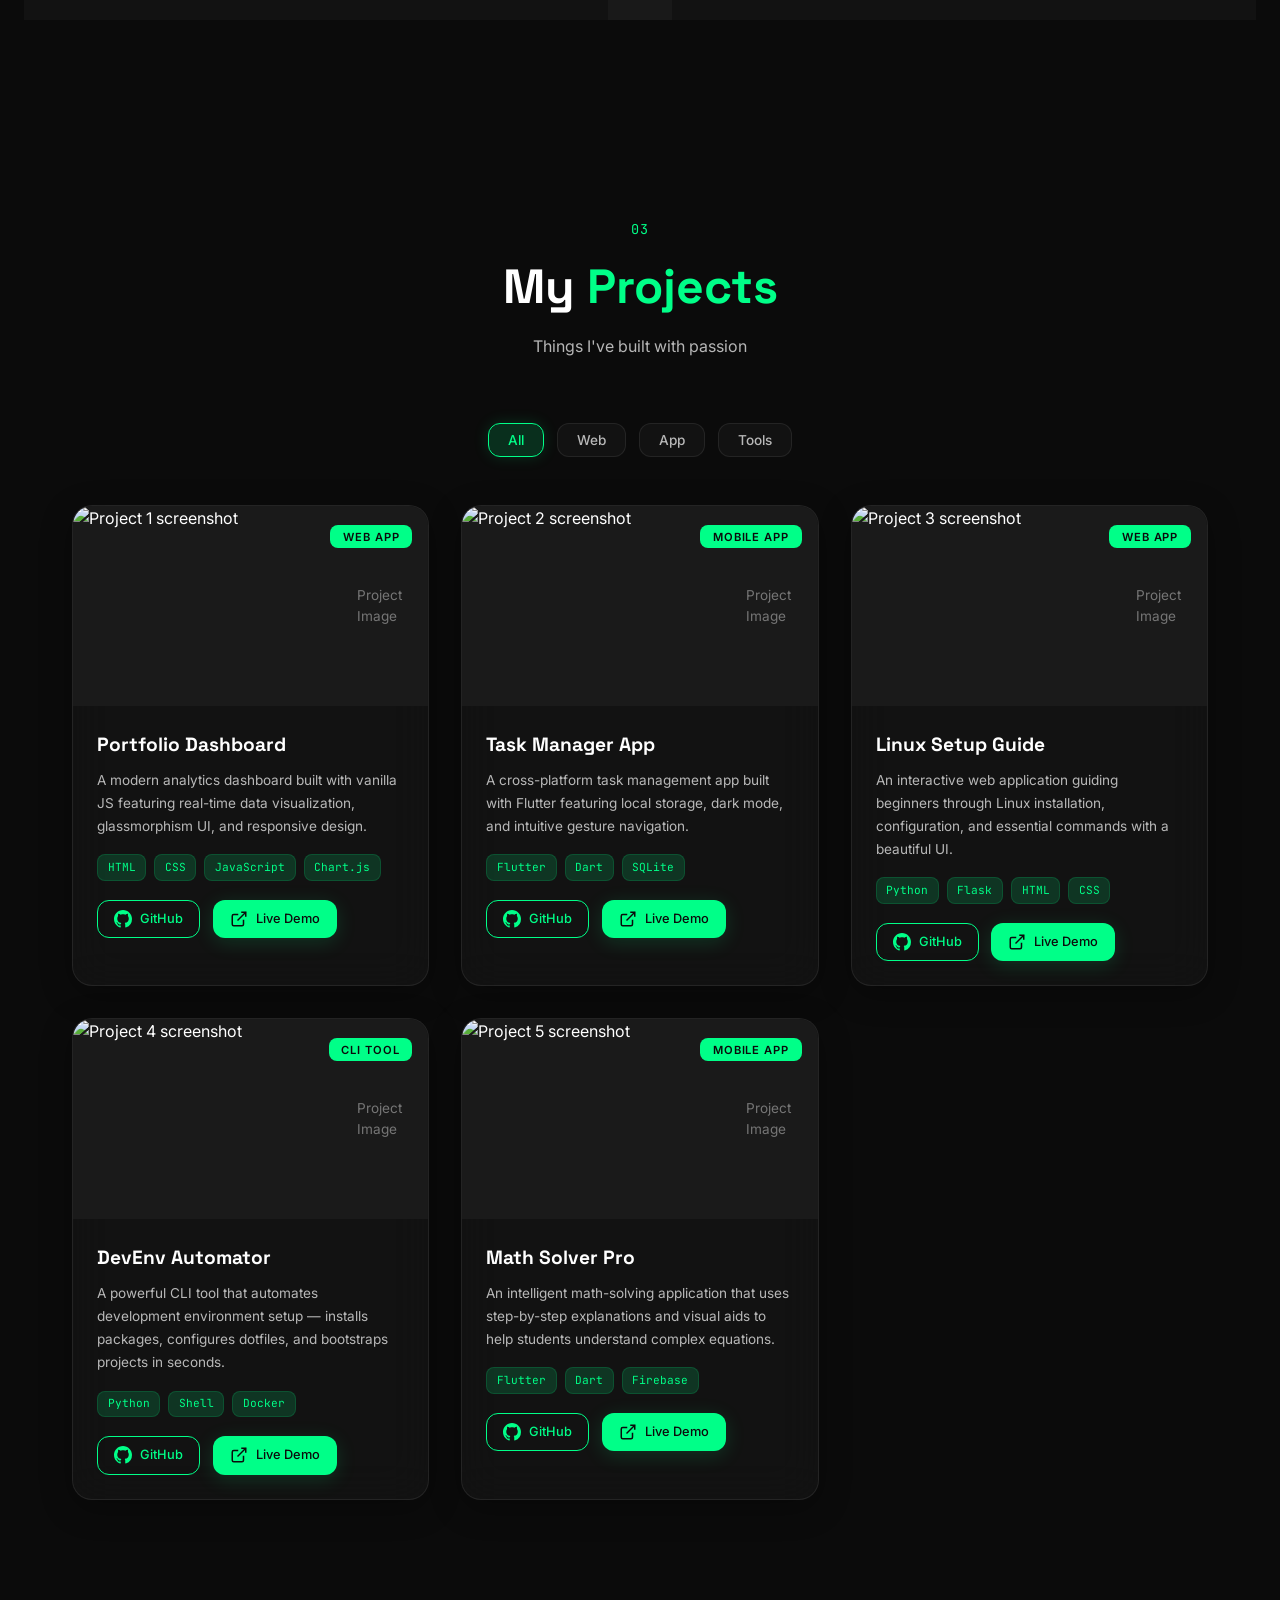
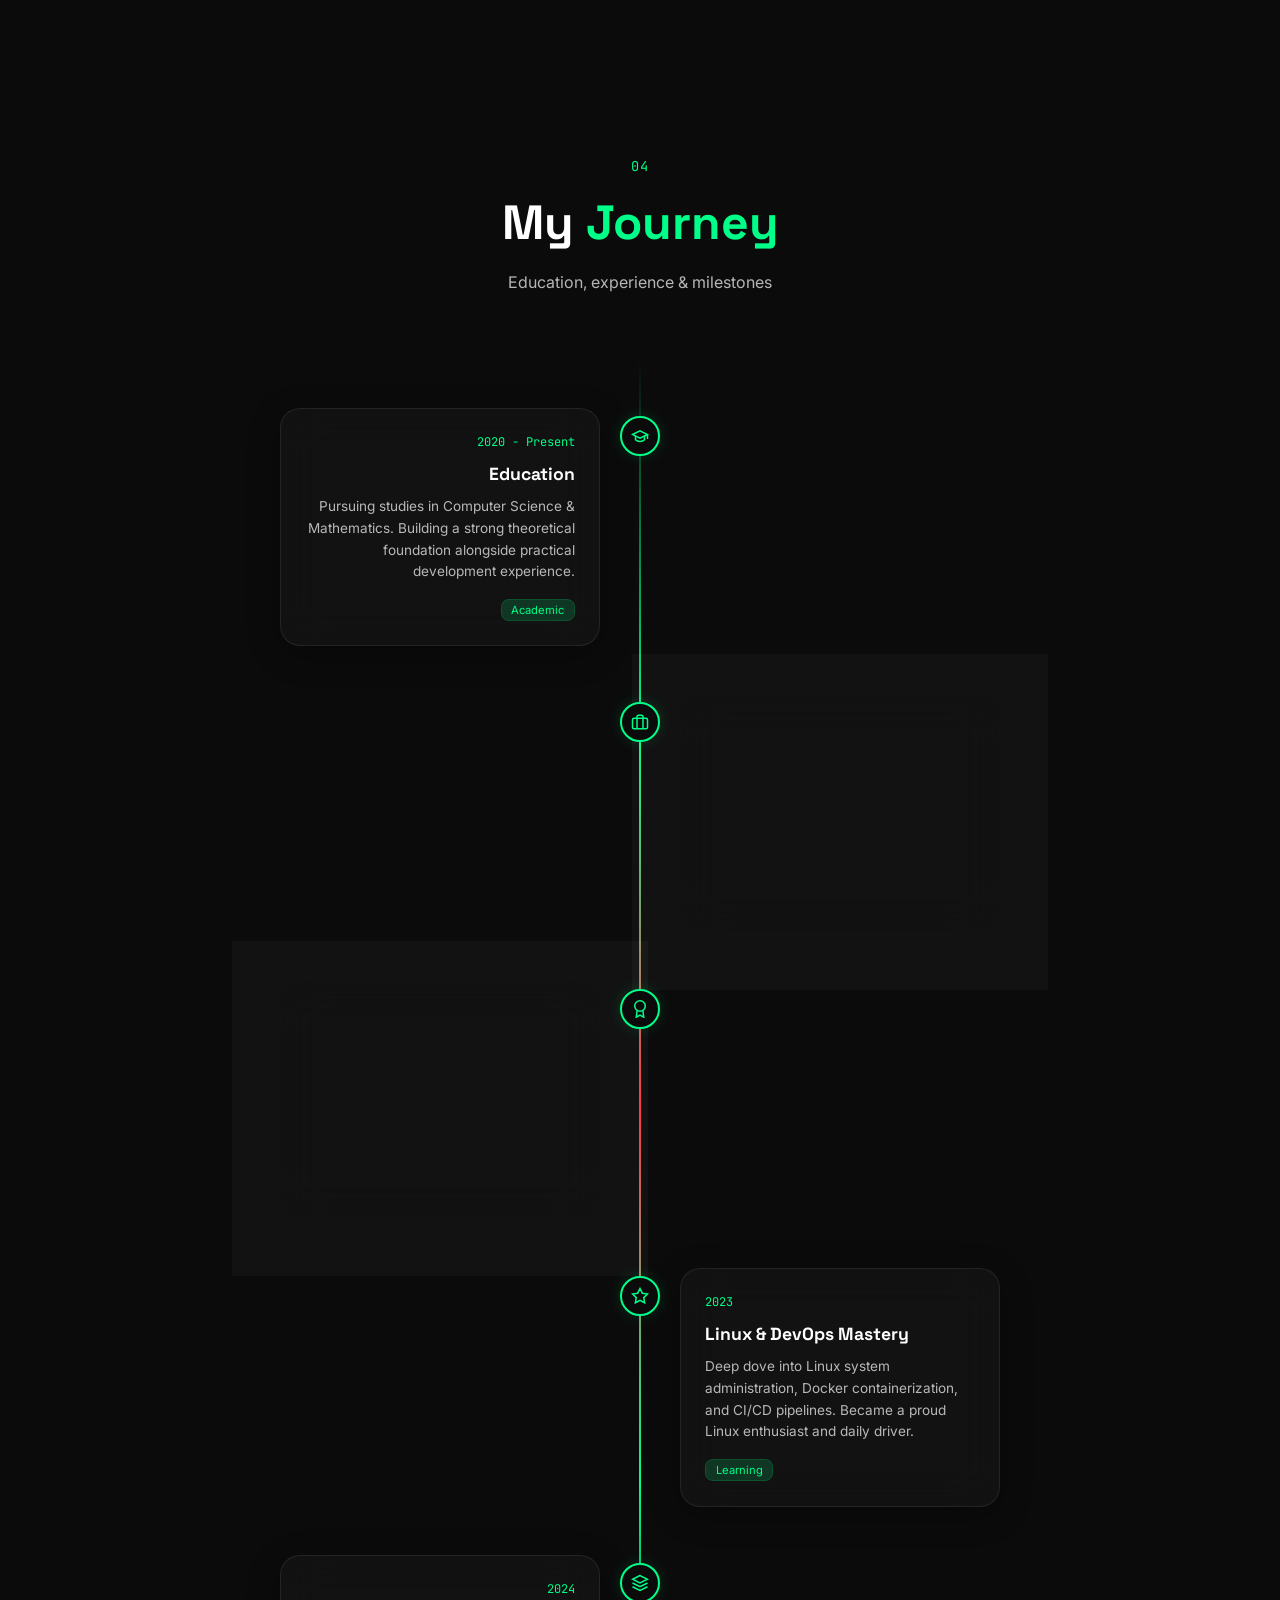
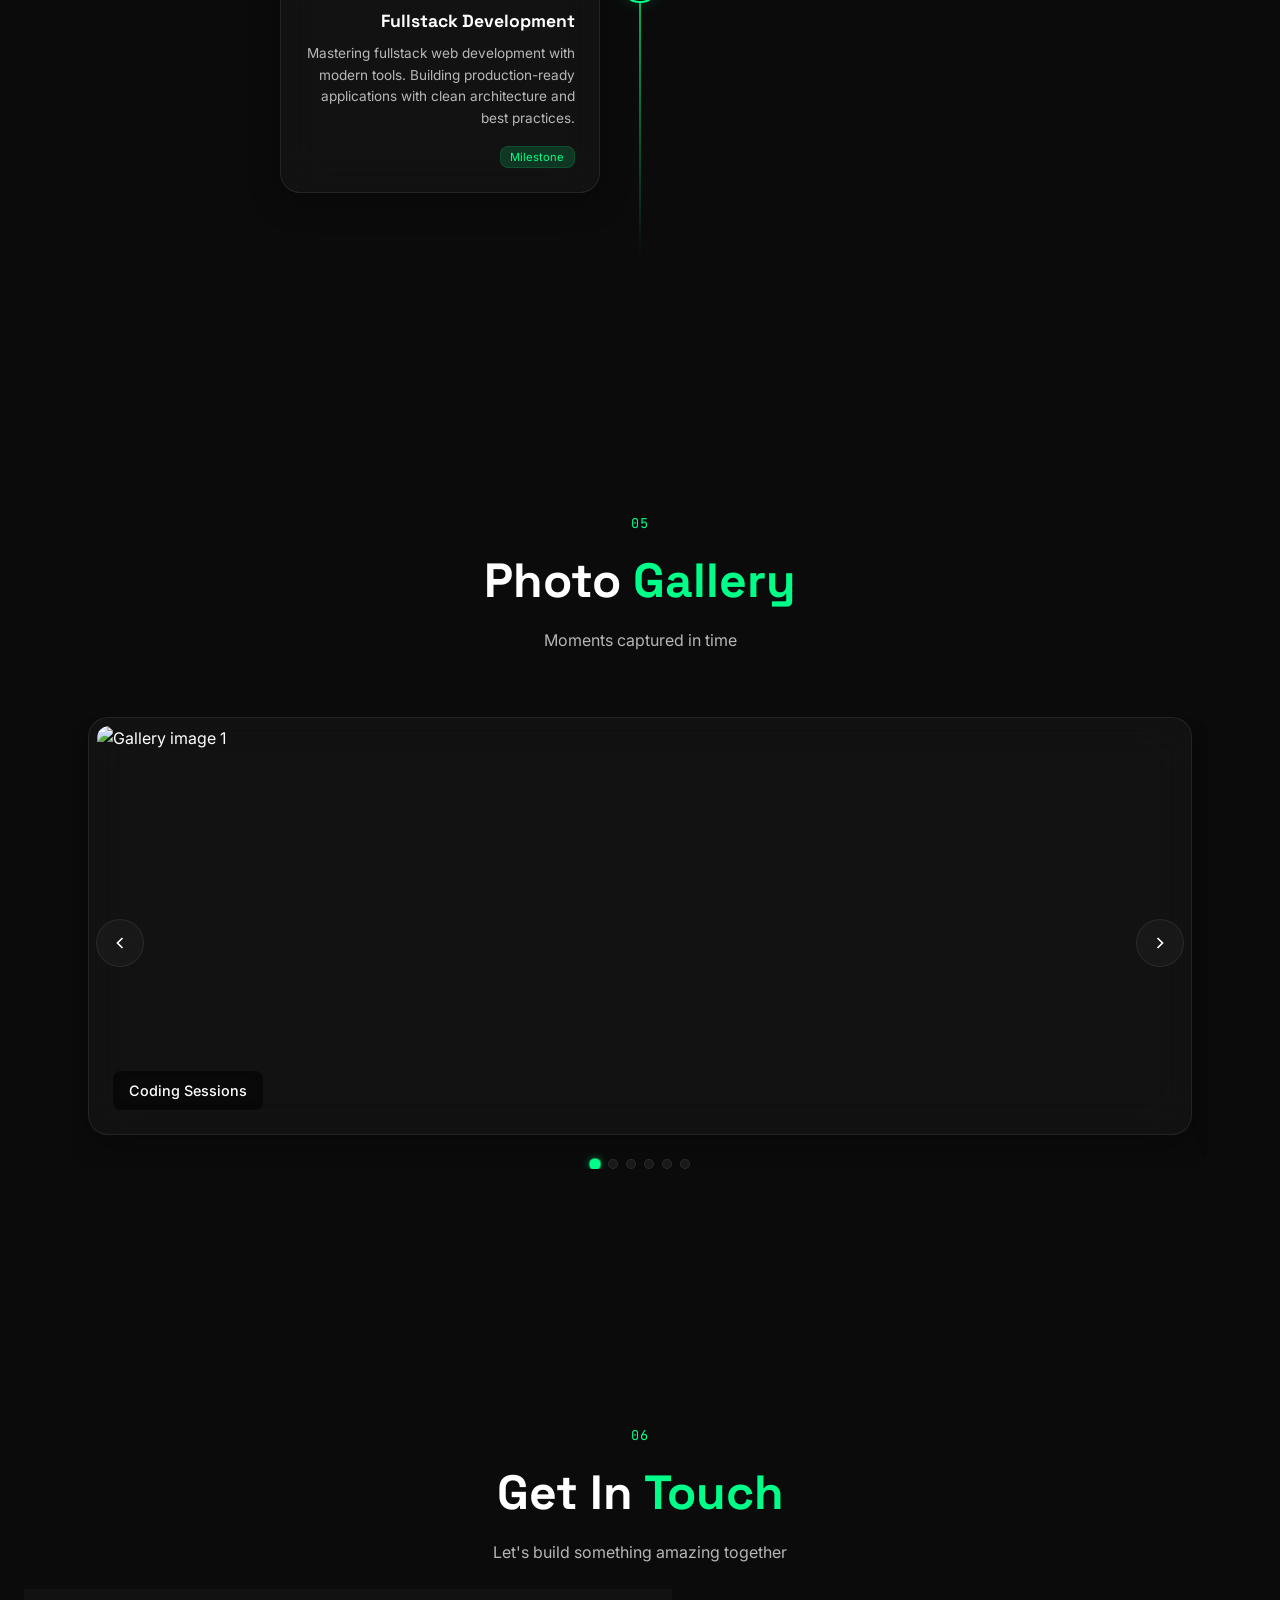
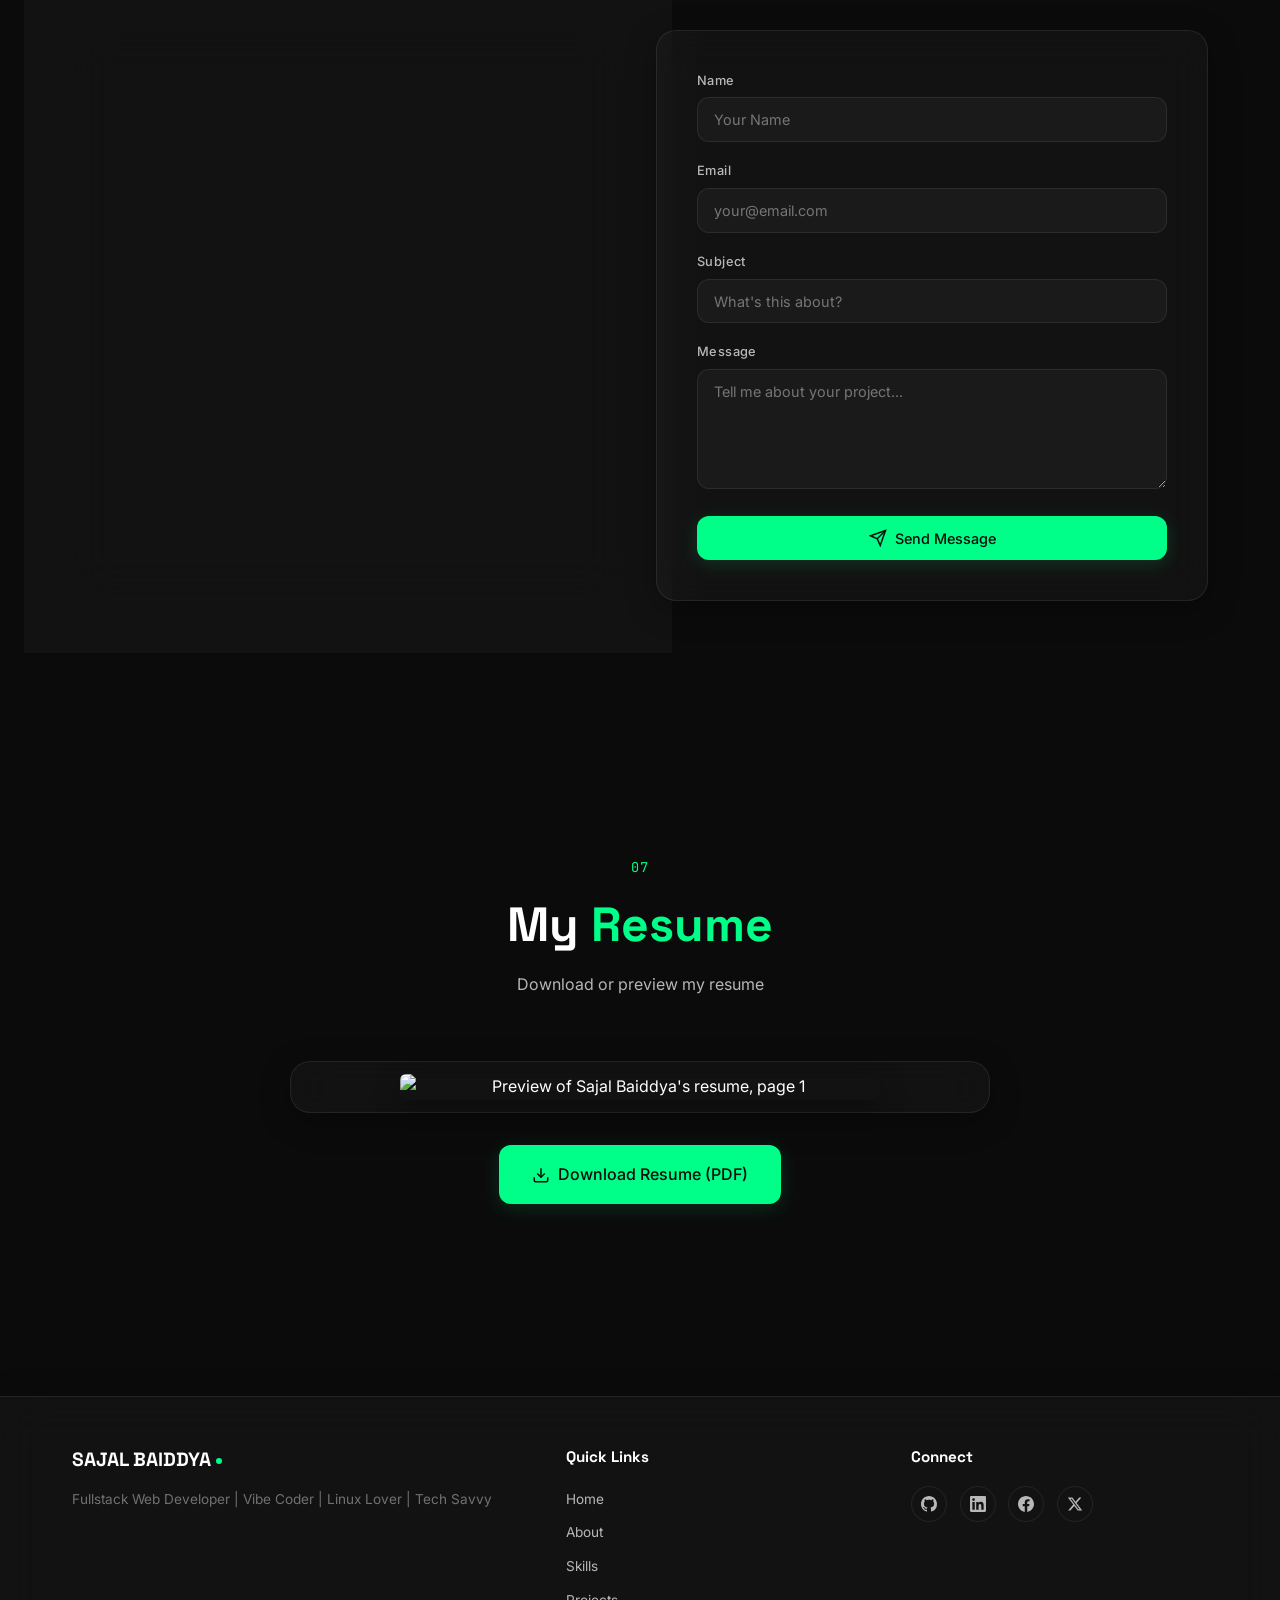
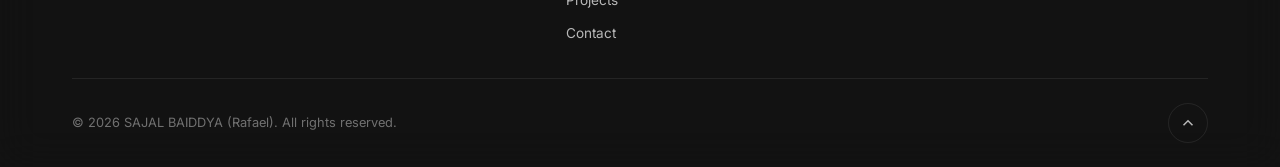
==== commit 941838b1: "Update index.html" ====
--- a/index.html
+++ b/index.html
@@ -824,7 +824,7 @@
           <div class="contact__form-wrapper glass-card reveal reveal--right">
             <form class="contact__form" id="contactForm" novalidate>
               <!-- Web3Forms access key: paste your key from web3forms.com here -->
-              <input type="hidden" name="access_key" value="">
+              <input type="hidden" name="access_key" value="57cc677f-116e-4aff-ae4b-9a2fef1289b9">
               <input type="hidden" name="from_name" value="Portfolio Contact Form">
               <input type="checkbox" name="botcheck" class="form-honeypot" tabindex="-1" autocomplete="off">
               <div class="form-group">
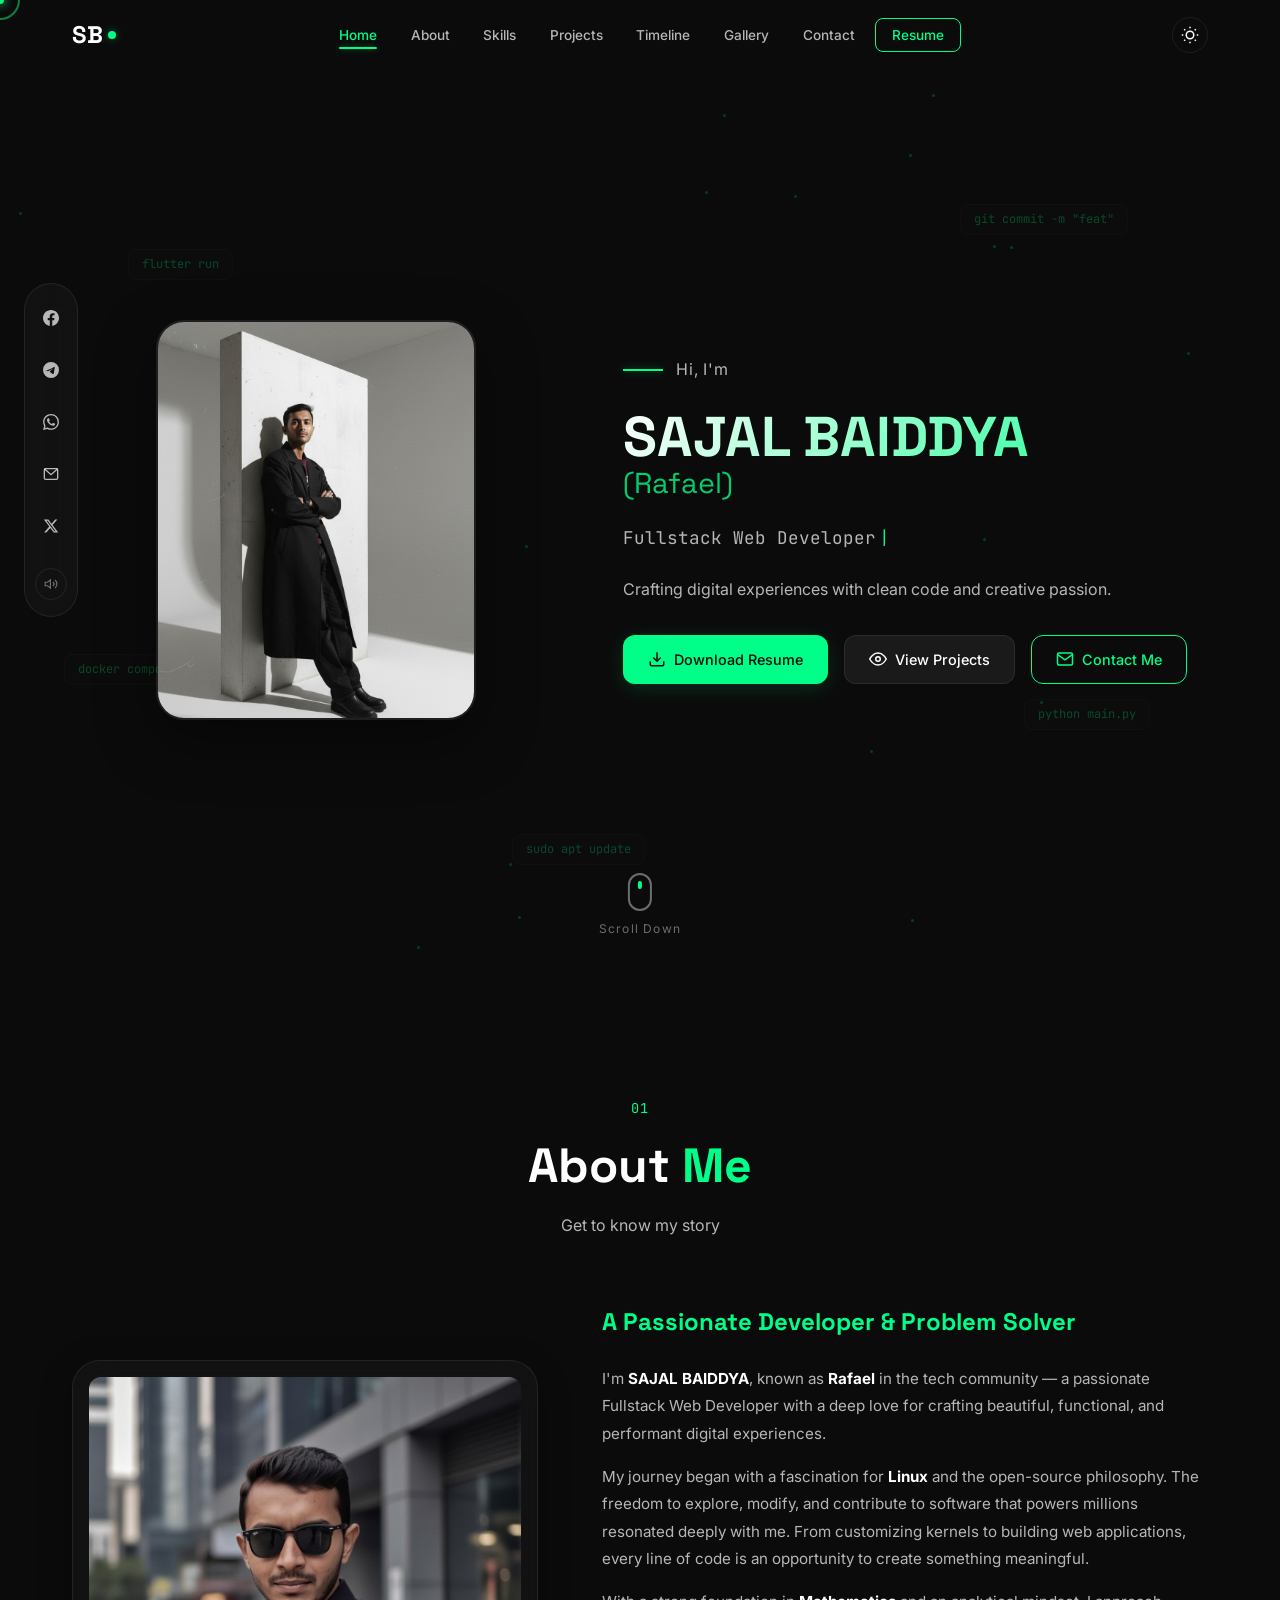
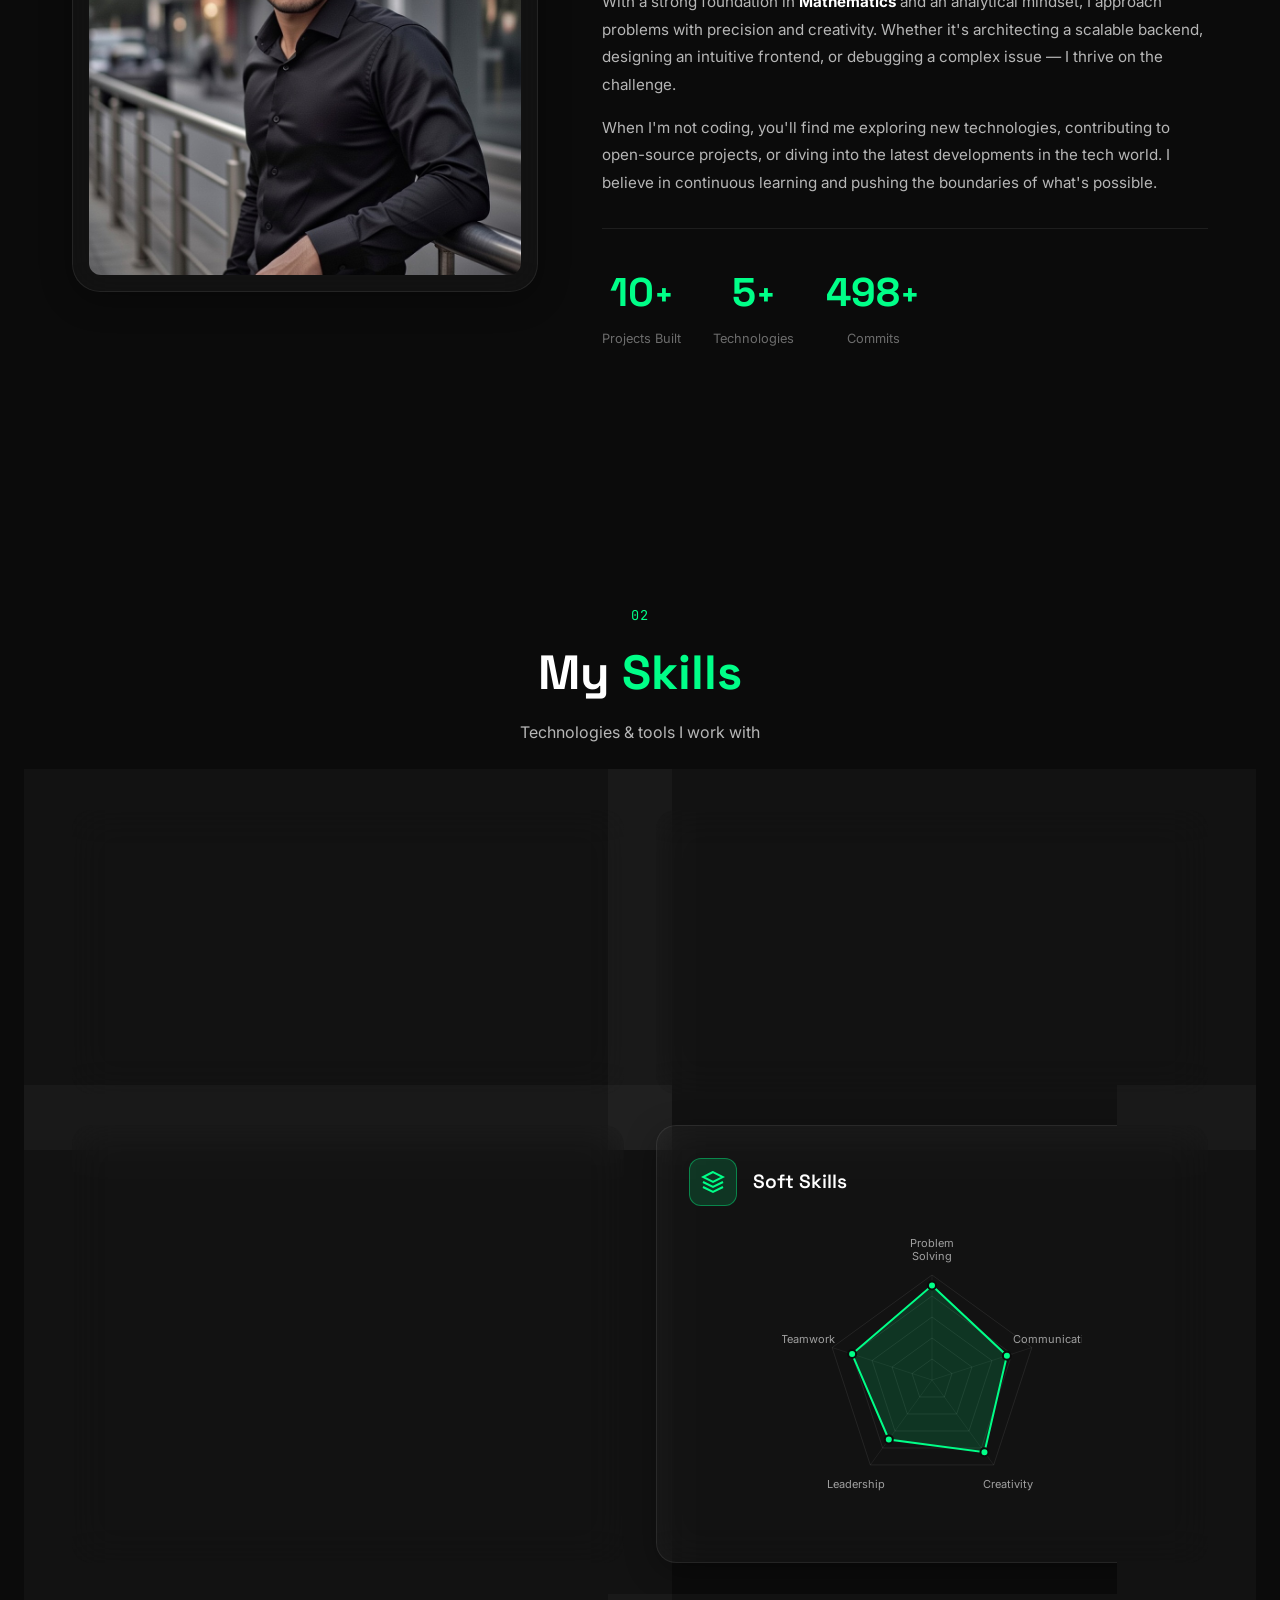
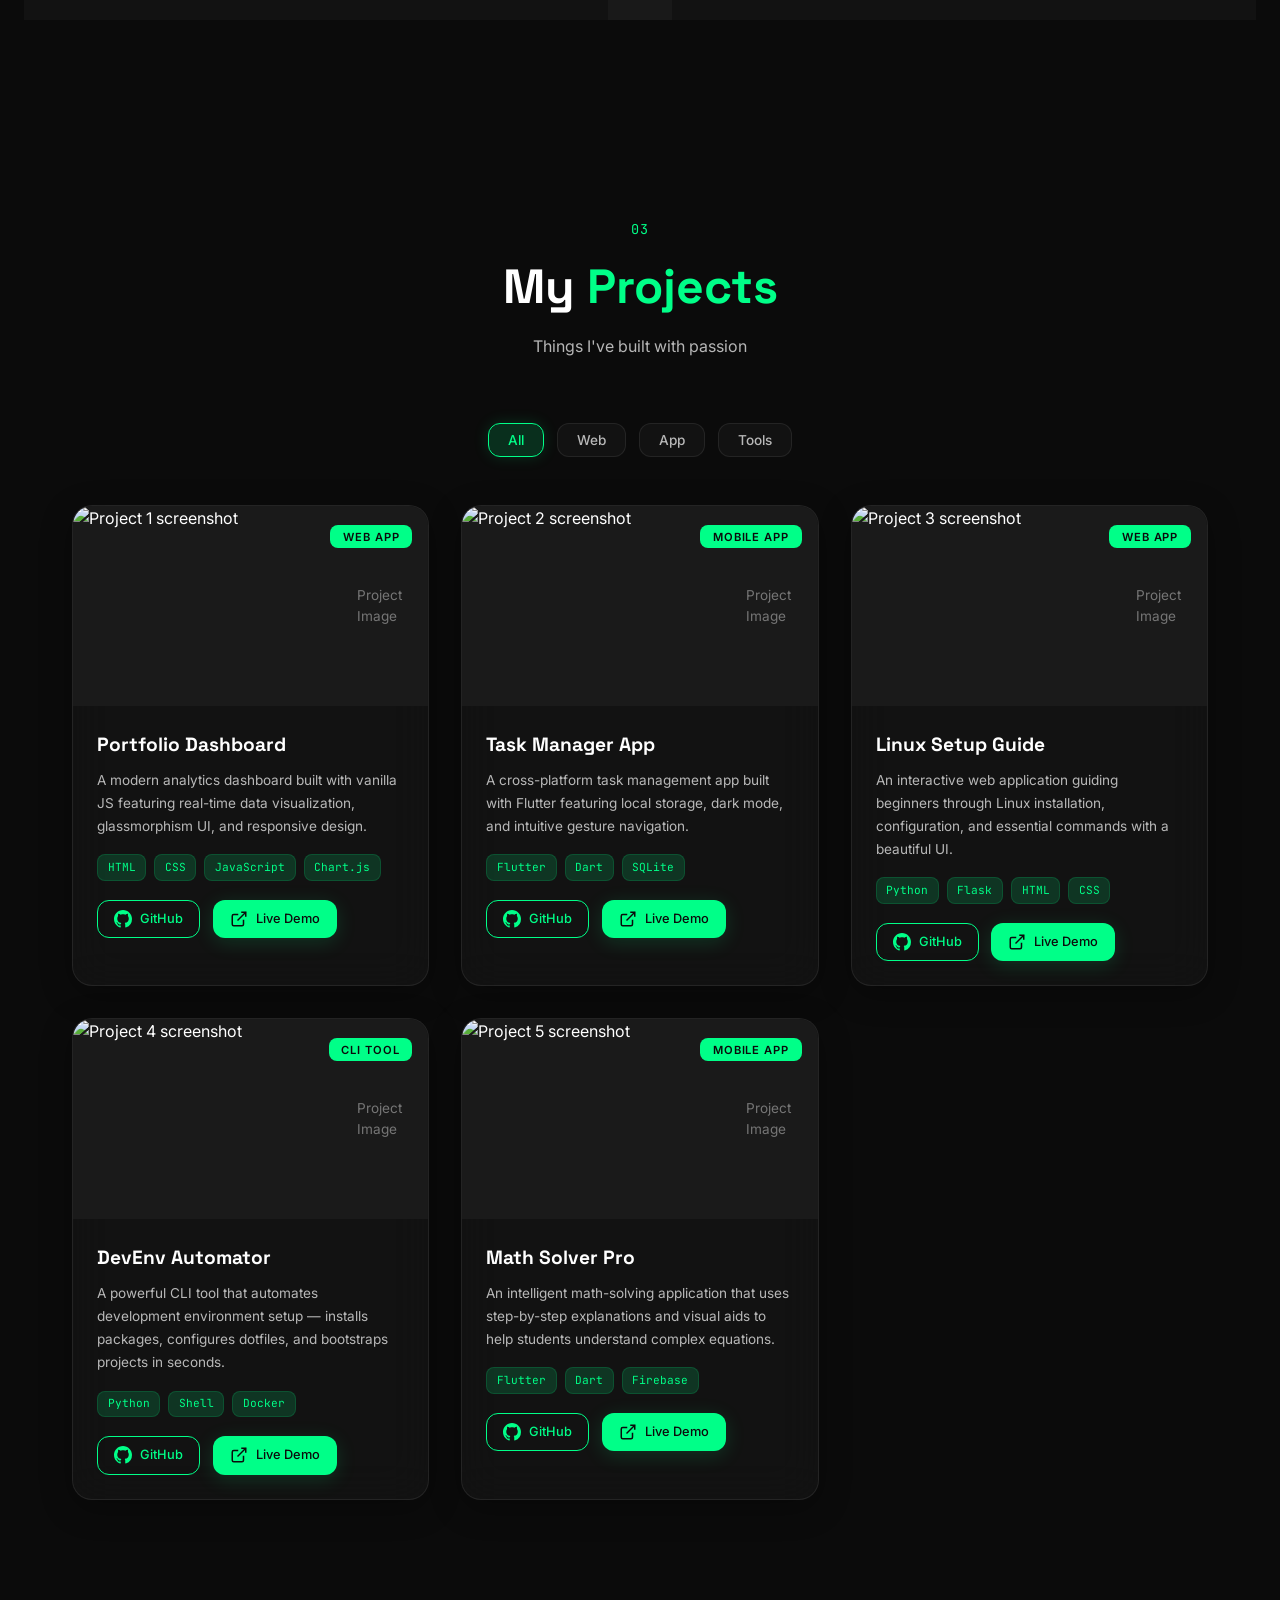
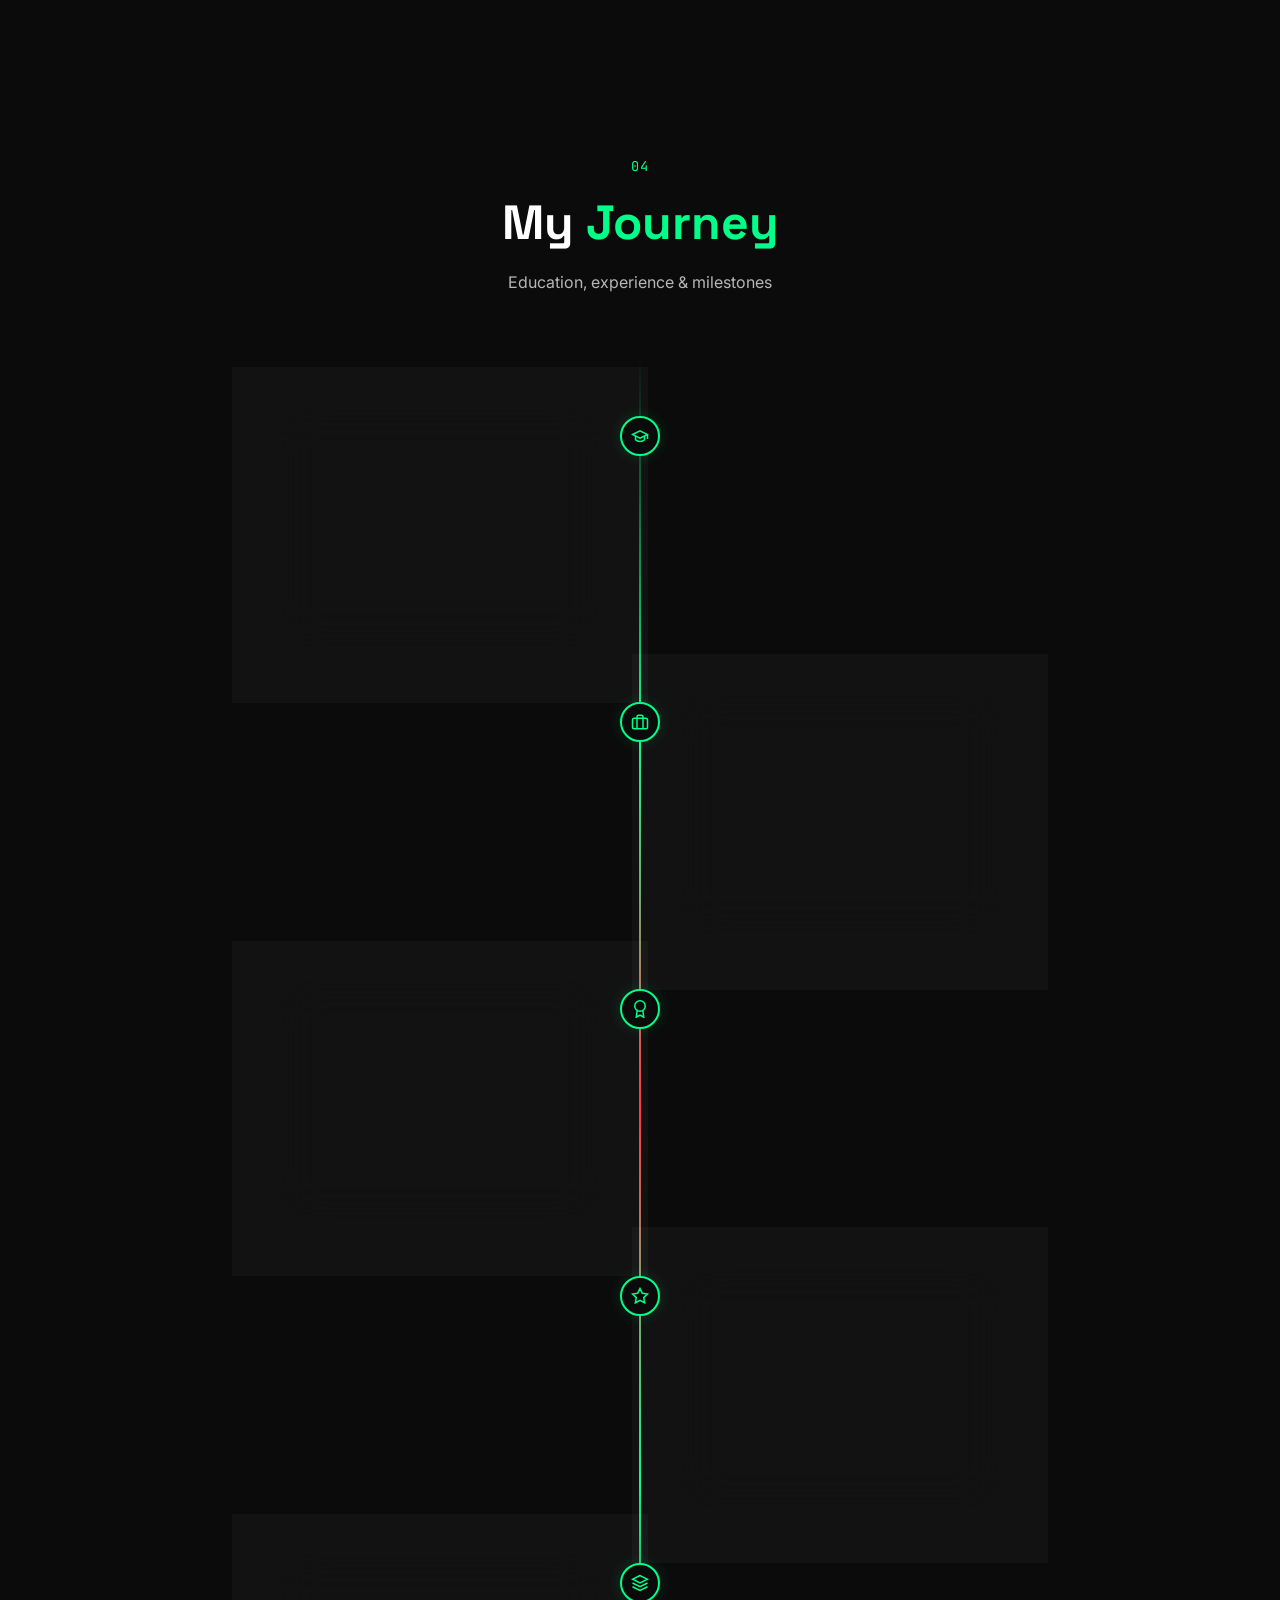
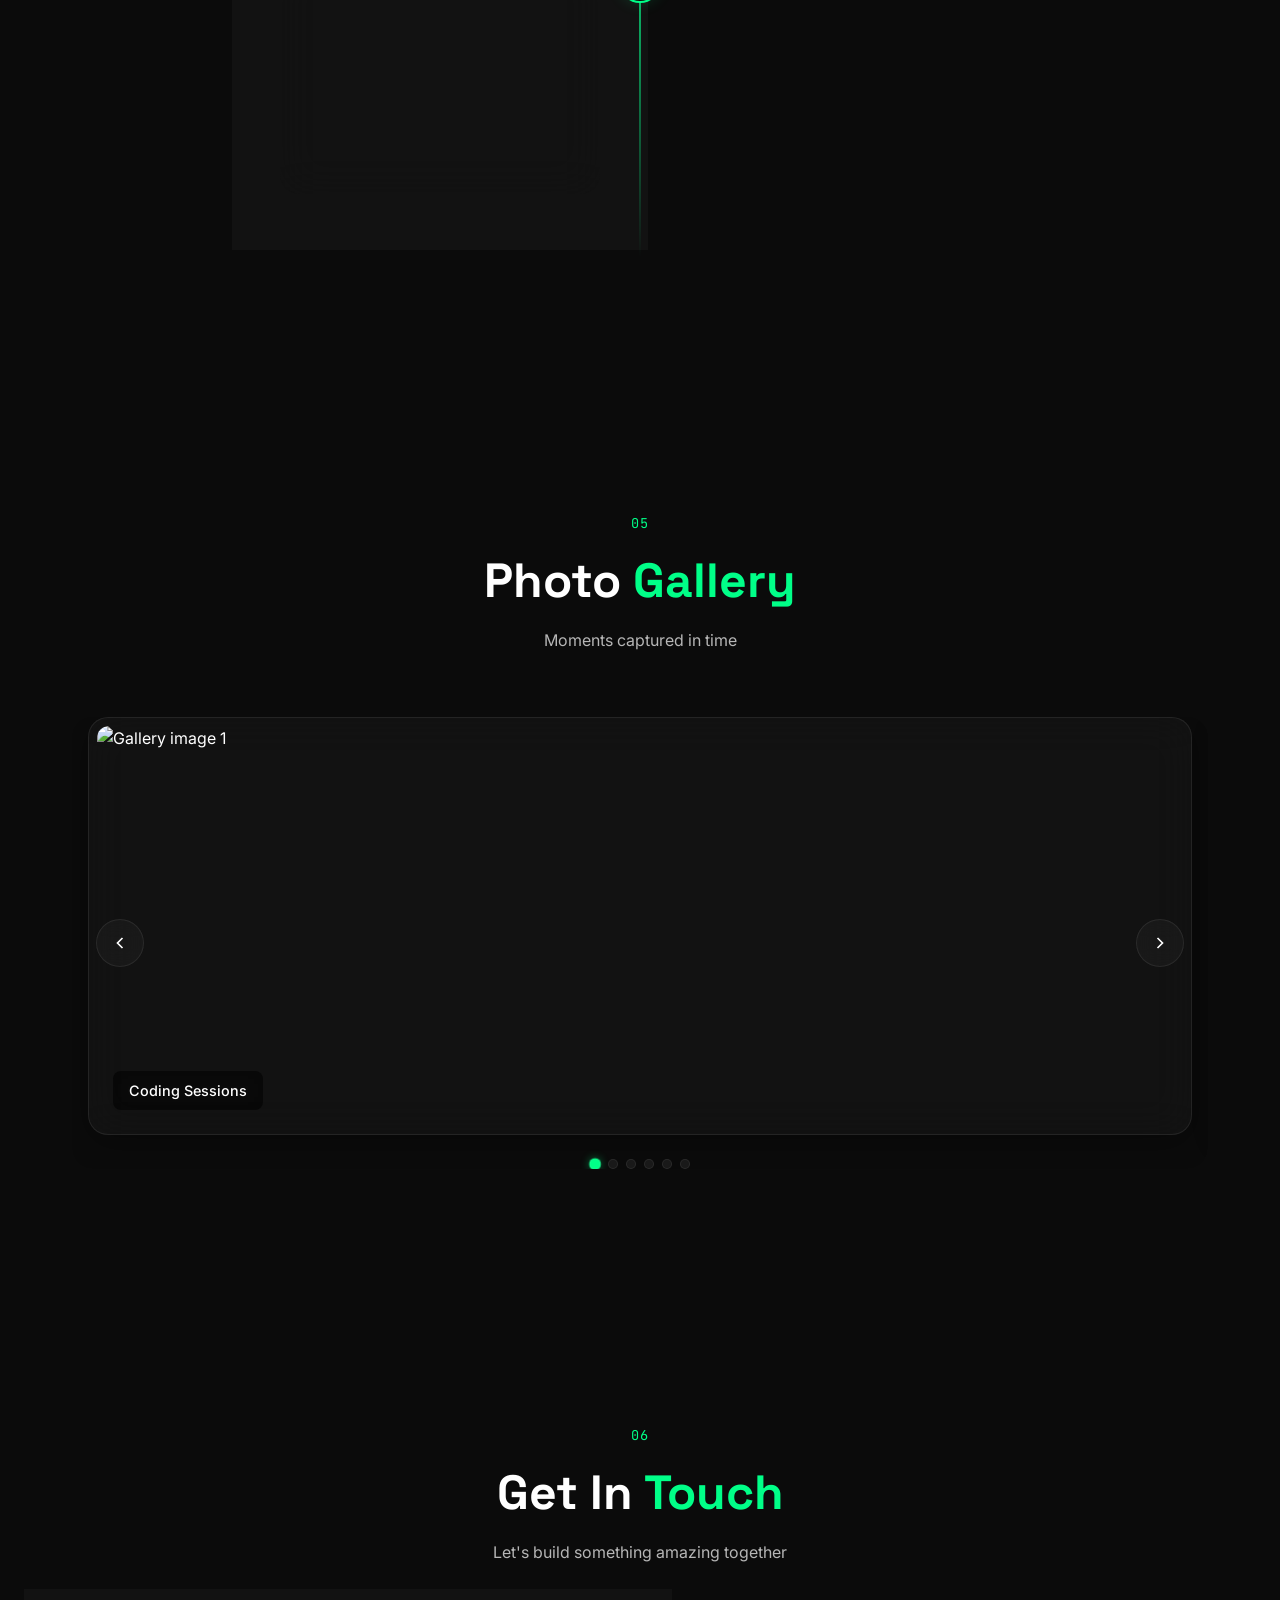
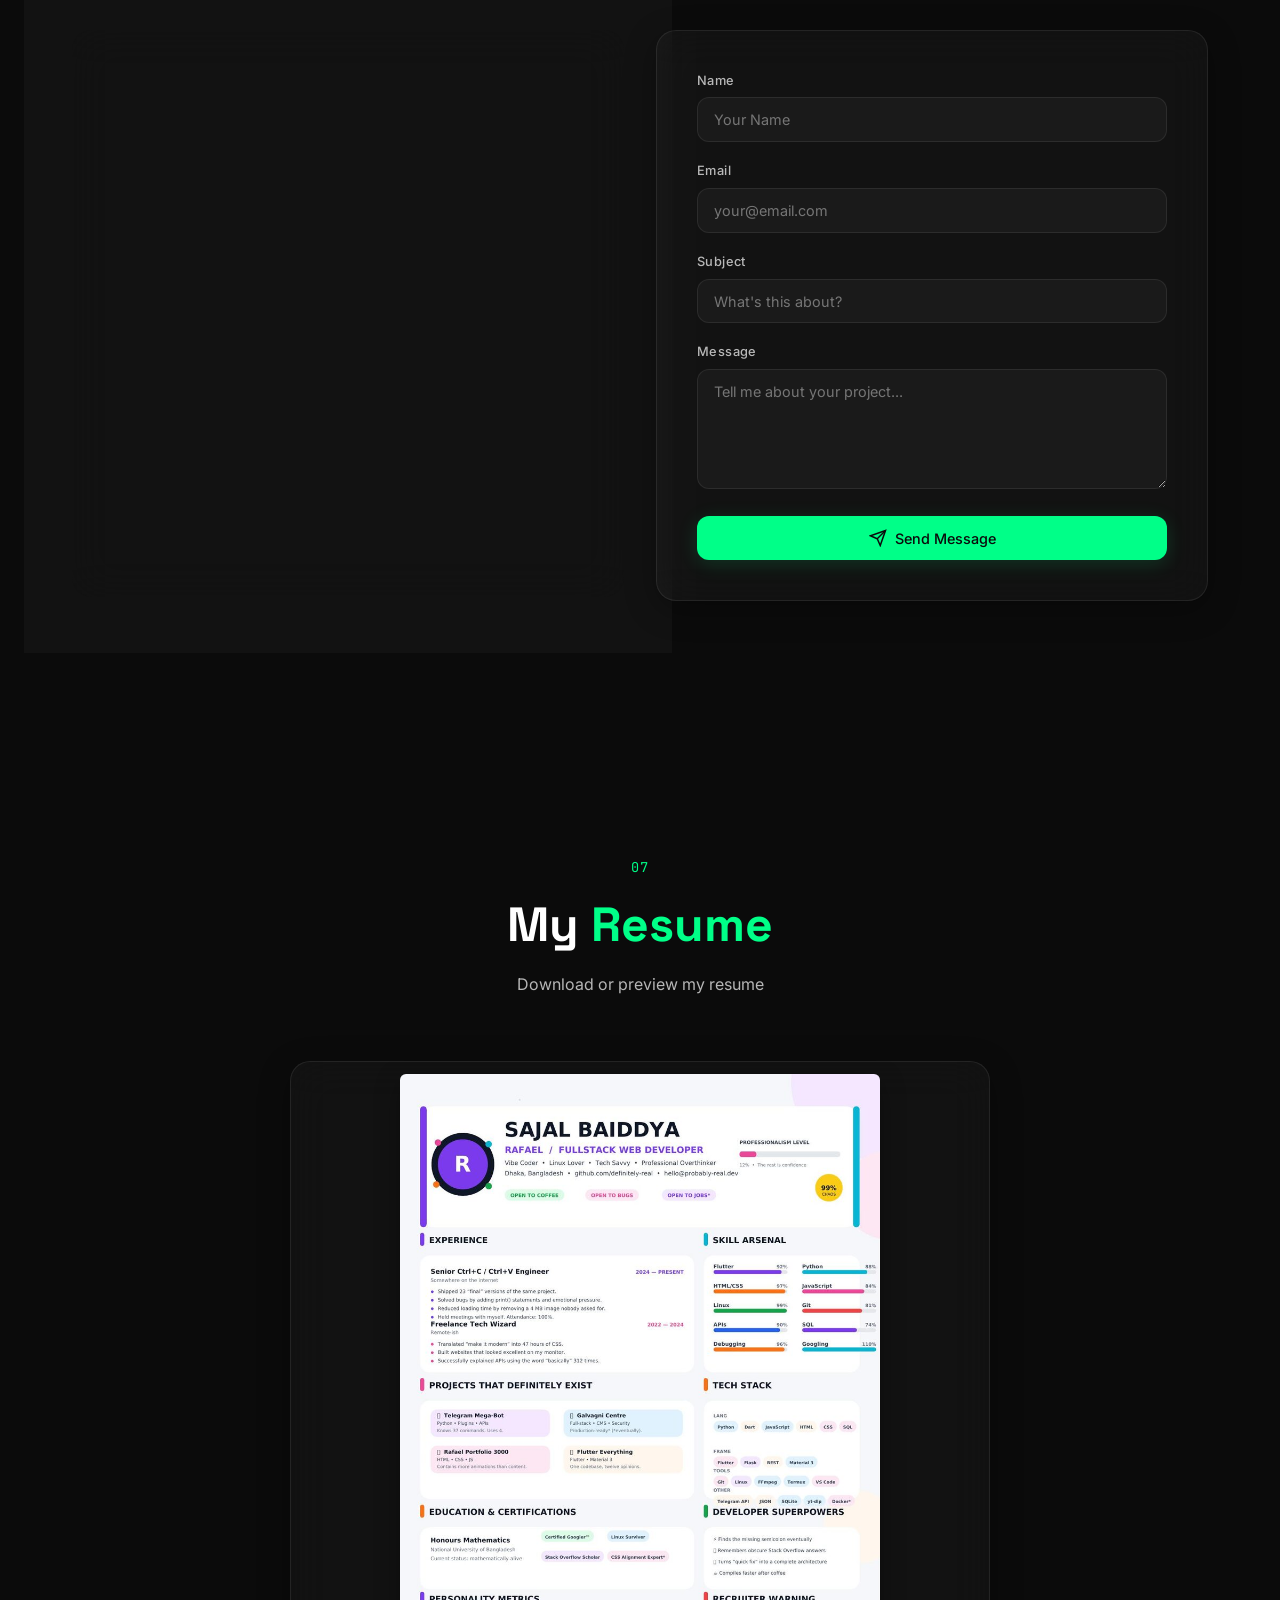
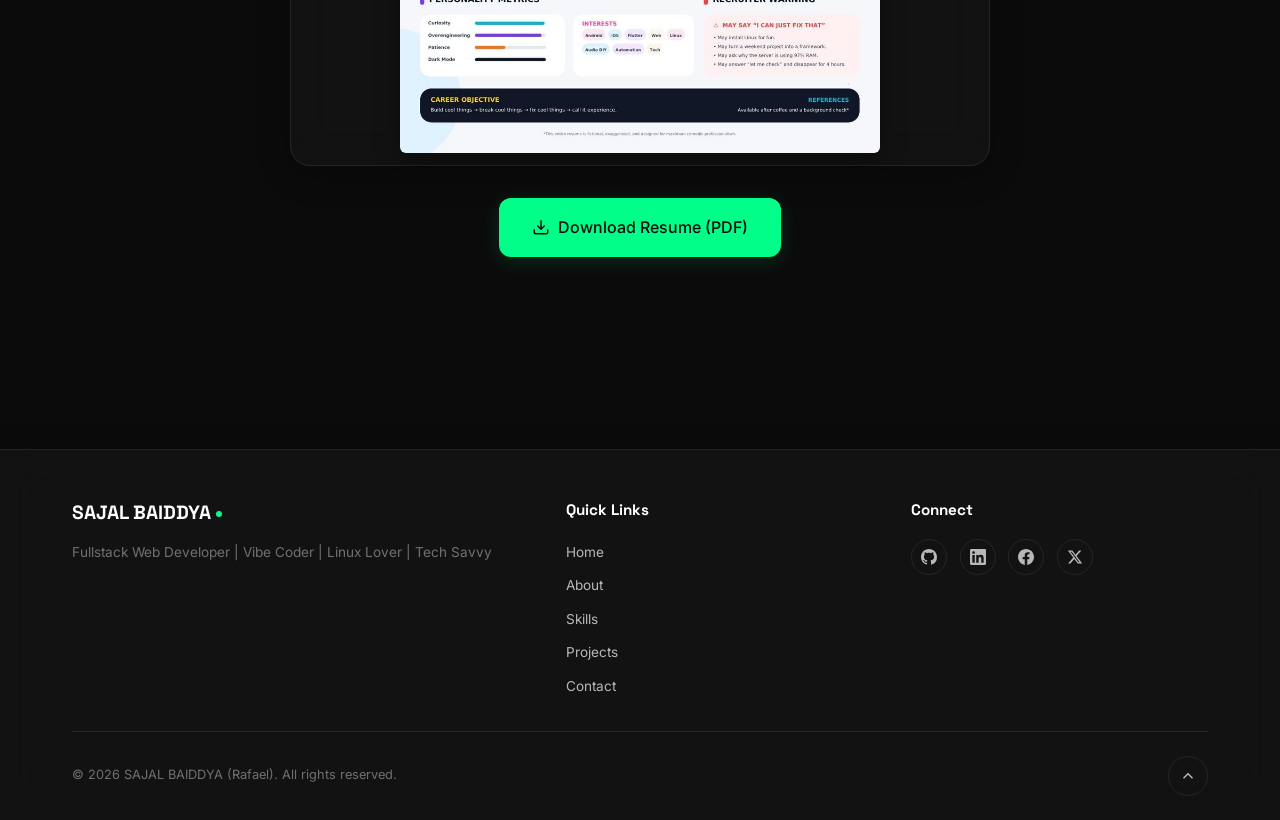
==== commit 6a734aca: "Update index.html" ====
--- a/index.html
+++ b/index.html
@@ -798,23 +798,23 @@
             <p class="contact__info-text">Have a project idea? Want to collaborate? Or just want to say hi? Feel free to reach out — I'm always open to new opportunities and conversations.</p>
 
             <div class="contact__socials">
-              <a href="#" class="contact__social-link" aria-label="Facebook" data-sound="click">
+              <a href="https://www.facebook.com/sb.sajal.16" class="contact__social-link" aria-label="Facebook" data-sound="click">
                 <svg viewBox="0 0 24 24" fill="currentColor"><path d="M24 12.073c0-6.627-5.373-12-12-12s-12 5.373-12 12c0 5.99 4.388 10.954 10.125 11.854v-8.385H7.078v-3.47h3.047V9.43c0-3.007 1.792-4.669 4.533-4.669 1.312 0 2.686.235 2.686.235v2.953H15.83c-1.491 0-1.956.925-1.956 1.874v2.25h3.328l-.532 3.47h-2.796v8.385C19.612 23.027 24 18.062 24 12.073z"/></svg>
                 <span>Facebook</span>
               </a>
-              <a href="#" class="contact__social-link" aria-label="Telegram" data-sound="click">
+              <a href="t.me/sauran369" class="contact__social-link" aria-label="Telegram" data-sound="click">
                 <svg viewBox="0 0 24 24" fill="currentColor"><path d="M11.944 0A12 12 0 0 0 0 12a12 12 0 0 0 12 12 12 12 0 0 0 12-12A12 12 0 0 0 12 0a12 12 0 0 0-.056 0zm4.962 7.224c.1-.002.321.023.465.14a.506.506 0 0 1 .171.325c.016.093.036.306.02.472-.18 1.898-.962 6.502-1.36 8.627-.168.9-.499 1.201-.82 1.23-.696.065-1.225-.46-1.9-.902-1.056-.693-1.653-1.124-2.678-1.8-1.185-.78-.417-1.21.258-1.91.177-.184 3.247-2.977 3.307-3.23.007-.032.014-.15-.056-.212s-.174-.041-.249-.024c-.106.024-1.793 1.14-5.061 3.345-.479.33-1.013.527-1.488.527-.528-.005-1.55-.287-2.332-.722C4.135 14.4 3.596 14.072 3.638 13.73c.02-.178.264-.36.712-.545 2.79-1.218 4.651-2.024 5.581-2.41 2.654-1.102 3.204-1.293 3.562-1.299z"/></svg>
                 <span>Telegram</span>
               </a>
-              <a href="#" class="contact__social-link" aria-label="WhatsApp" data-sound="click">
+              <a href="https://wa.me/qr/BL4TDWB70MSKA1" class="contact__social-link" aria-label="WhatsApp" data-sound="click">
                 <svg viewBox="0 0 24 24" fill="currentColor"><path d="M17.472 14.382c-.297-.149-1.758-.867-2.03-.967-.273-.099-.471-.148-.67.15-.197.297-.767.966-.94 1.164-.173.199-.347.223-.644.075-.297-.15-1.255-.463-2.39-1.475-.883-.788-1.48-1.761-1.653-2.059-.173-.297-.018-.458.13-.606.134-.133.298-.347.446-.52.149-.174.198-.298.298-.497.099-.198.05-.371-.025-.52-.075-.149-.669-1.612-.916-2.207-.242-.579-.487-.5-.669-.51-.173-.008-.371-.01-.57-.01-.198 0-.52.074-.792.372-.272.297-1.04 1.016-1.04 2.479 0 1.462 1.065 2.875 1.213 3.074.149.198 2.096 3.2 5.077 4.487.709.306 1.262.489 1.694.625.712.227 1.36.195 1.871.118.571-.085 1.758-.719 2.006-1.413.248-.694.248-1.289.173-1.413-.074-.124-.272-.198-.57-.347m-5.421 7.403h-.004a9.87 9.87 0 01-5.031-1.378l-.361-.214-3.741.982.998-3.648-.235-.374a9.86 9.86 0 01-1.51-5.26c.001-5.45 4.436-9.884 9.888-9.884 2.64 0 5.122 1.03 6.988 2.898a9.825 9.825 0 012.893 6.994c-.003 5.45-4.437 9.884-9.885 9.884m8.413-18.297A11.815 11.815 0 0012.05 0C5.495 0 .16 5.335.157 11.892c0 2.096.547 4.142 1.588 5.945L.057 24l6.305-1.654a11.882 11.882 0 005.683 1.448h.005c6.554 0 11.89-5.335 11.893-11.893a11.821 11.821 0 00-3.48-8.413z"/></svg>
                 <span>WhatsApp</span>
               </a>
-              <a href="mailto:contact@sajalbaiddya.com" class="contact__social-link" aria-label="Email" data-sound="click">
+              <a href="mailto:sbsajal0369@gmail.com" class="contact__social-link" aria-label="Email" data-sound="click">
                 <svg viewBox="0 0 24 24" fill="none" stroke="currentColor" stroke-width="2"><rect x="2" y="4" width="20" height="16" rx="2"/><path d="M22 4L12 13 2 4"/></svg>
                 <span>Email</span>
               </a>
-              <a href="#" class="contact__social-link" aria-label="X (Twitter)" data-sound="click">
+              <a href="https://x.com/sb0369" class="contact__social-link" aria-label="X (Twitter)" data-sound="click">
                 <svg viewBox="0 0 24 24" fill="currentColor"><path d="M18.244 2.25h3.308l-7.227 8.26 8.502 11.24H16.17l-5.214-6.817L4.99 21.75H1.68l7.73-8.835L1.254 2.25H8.08l4.713 6.231zm-1.161 17.52h1.833L7.084 4.126H5.117z"/></svg>
                 <span>X (Twitter)</span>
               </a>
@@ -925,10 +925,10 @@
             <a href="#" aria-label="LinkedIn" data-sound="hover">
               <svg viewBox="0 0 24 24" fill="currentColor"><path d="M20.447 20.452h-3.554v-5.569c0-1.328-.027-3.037-1.852-3.037-1.853 0-2.136 1.445-2.136 2.939v5.667H9.351V9h3.414v1.561h.046c.477-.9 1.637-1.85 3.37-1.85 3.601 0 4.267 2.37 4.267 5.455v6.286zM5.337 7.433a2.062 2.062 0 0 1-2.063-2.065 2.064 2.064 0 1 1 2.063 2.065zm1.782 13.019H3.555V9h3.564v11.452zM22.225 0H1.771C.792 0 0 .774 0 1.729v20.542C0 23.227.792 24 1.771 24h20.451C23.2 24 24 23.227 24 22.271V1.729C24 .774 23.2 0 22.222 0h.003z"/></svg>
             </a>
-            <a href="#" aria-label="Facebook" data-sound="hover">
+            <a href="https://www.facebook.com/sb.sajal.16" aria-label="Facebook" data-sound="hover">
               <svg viewBox="0 0 24 24" fill="currentColor"><path d="M24 12.073c0-6.627-5.373-12-12-12s-12 5.373-12 12c0 5.99 4.388 10.954 10.125 11.854v-8.385H7.078v-3.47h3.047V9.43c0-3.007 1.792-4.669 4.533-4.669 1.312 0 2.686.235 2.686.235v2.953H15.83c-1.491 0-1.956.925-1.956 1.874v2.25h3.328l-.532 3.47h-2.796v8.385C19.612 23.027 24 18.062 24 12.073z"/></svg>
             </a>
-            <a href="#" aria-label="X (Twitter)" data-sound="hover">
+            <a href="https://x.com/sb0369" aria-label="X (Twitter)" data-sound="hover">
               <svg viewBox="0 0 24 24" fill="currentColor"><path d="M18.244 2.25h3.308l-7.227 8.26 8.502 11.24H16.17l-5.214-6.817L4.99 21.75H1.68l7.73-8.835L1.254 2.25H8.08l4.713 6.231zm-1.161 17.52h1.833L7.084 4.126H5.117z"/></svg>
             </a>
           </div>
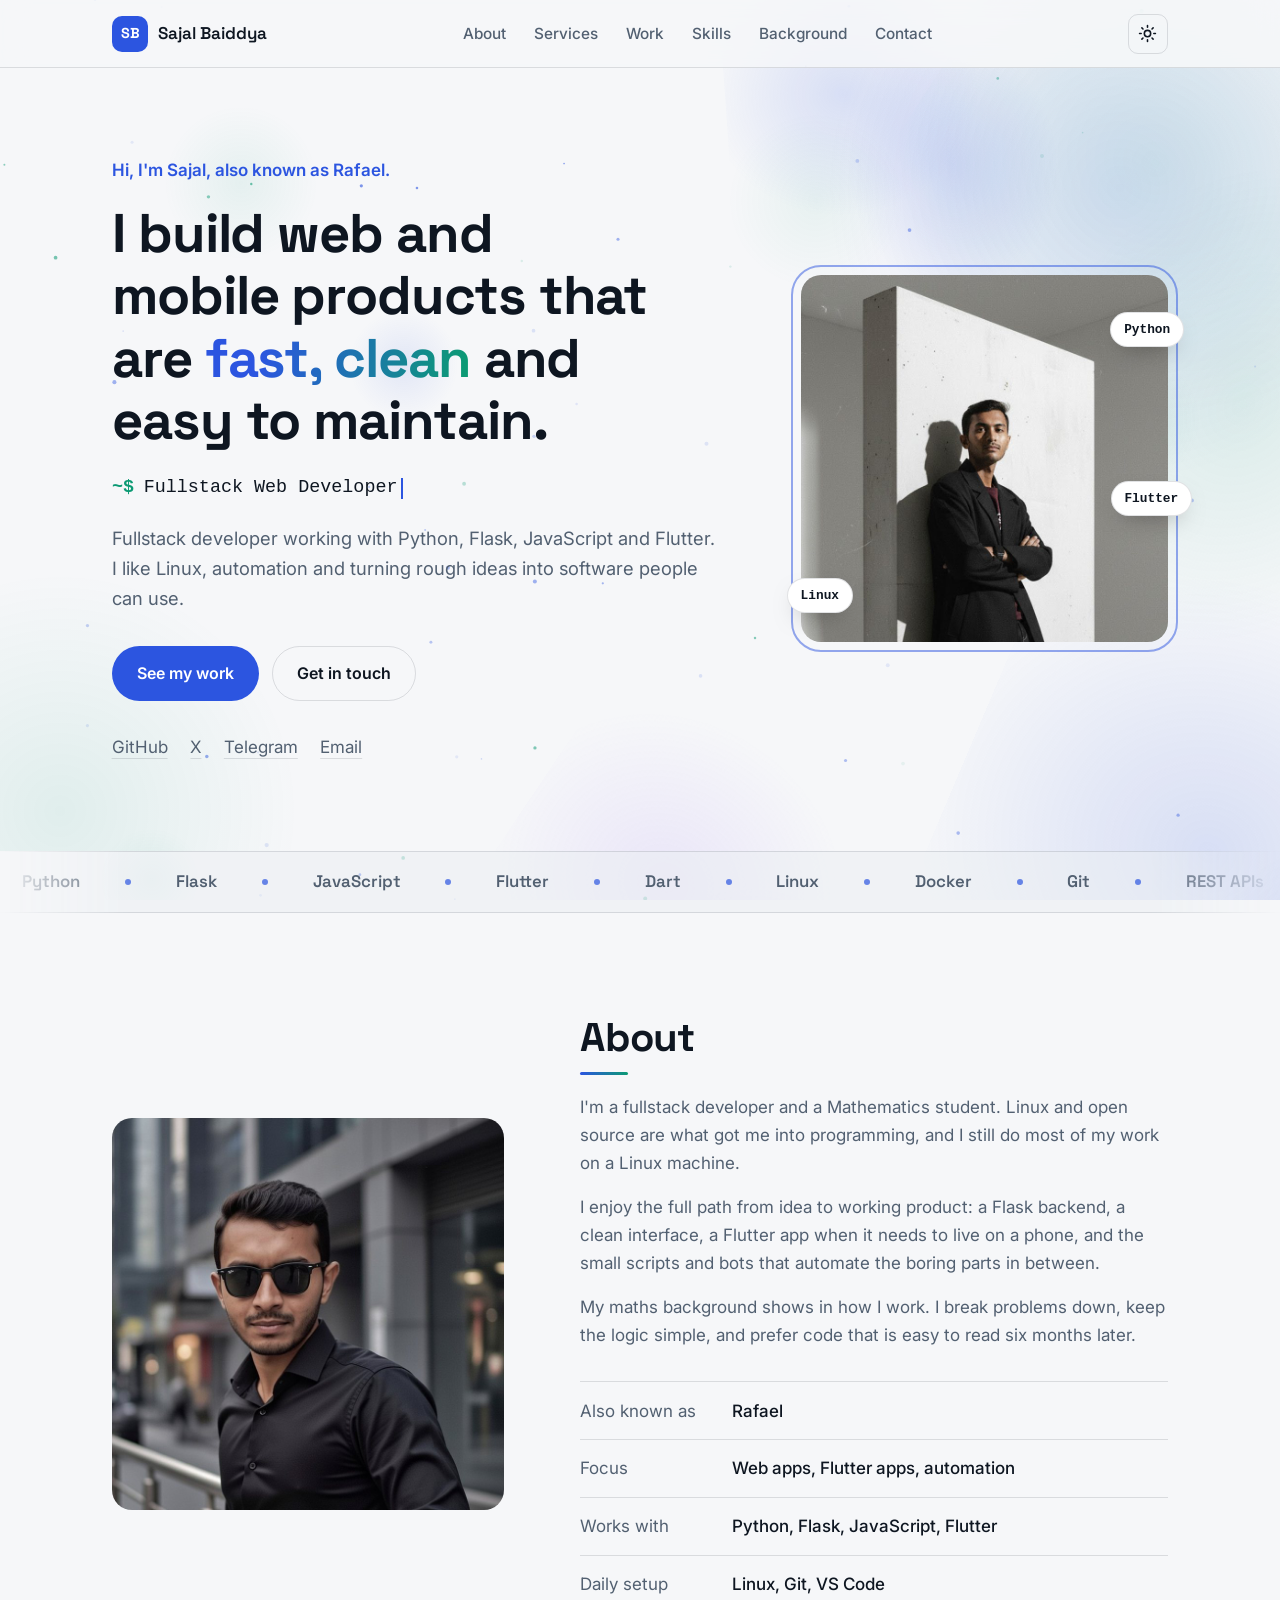
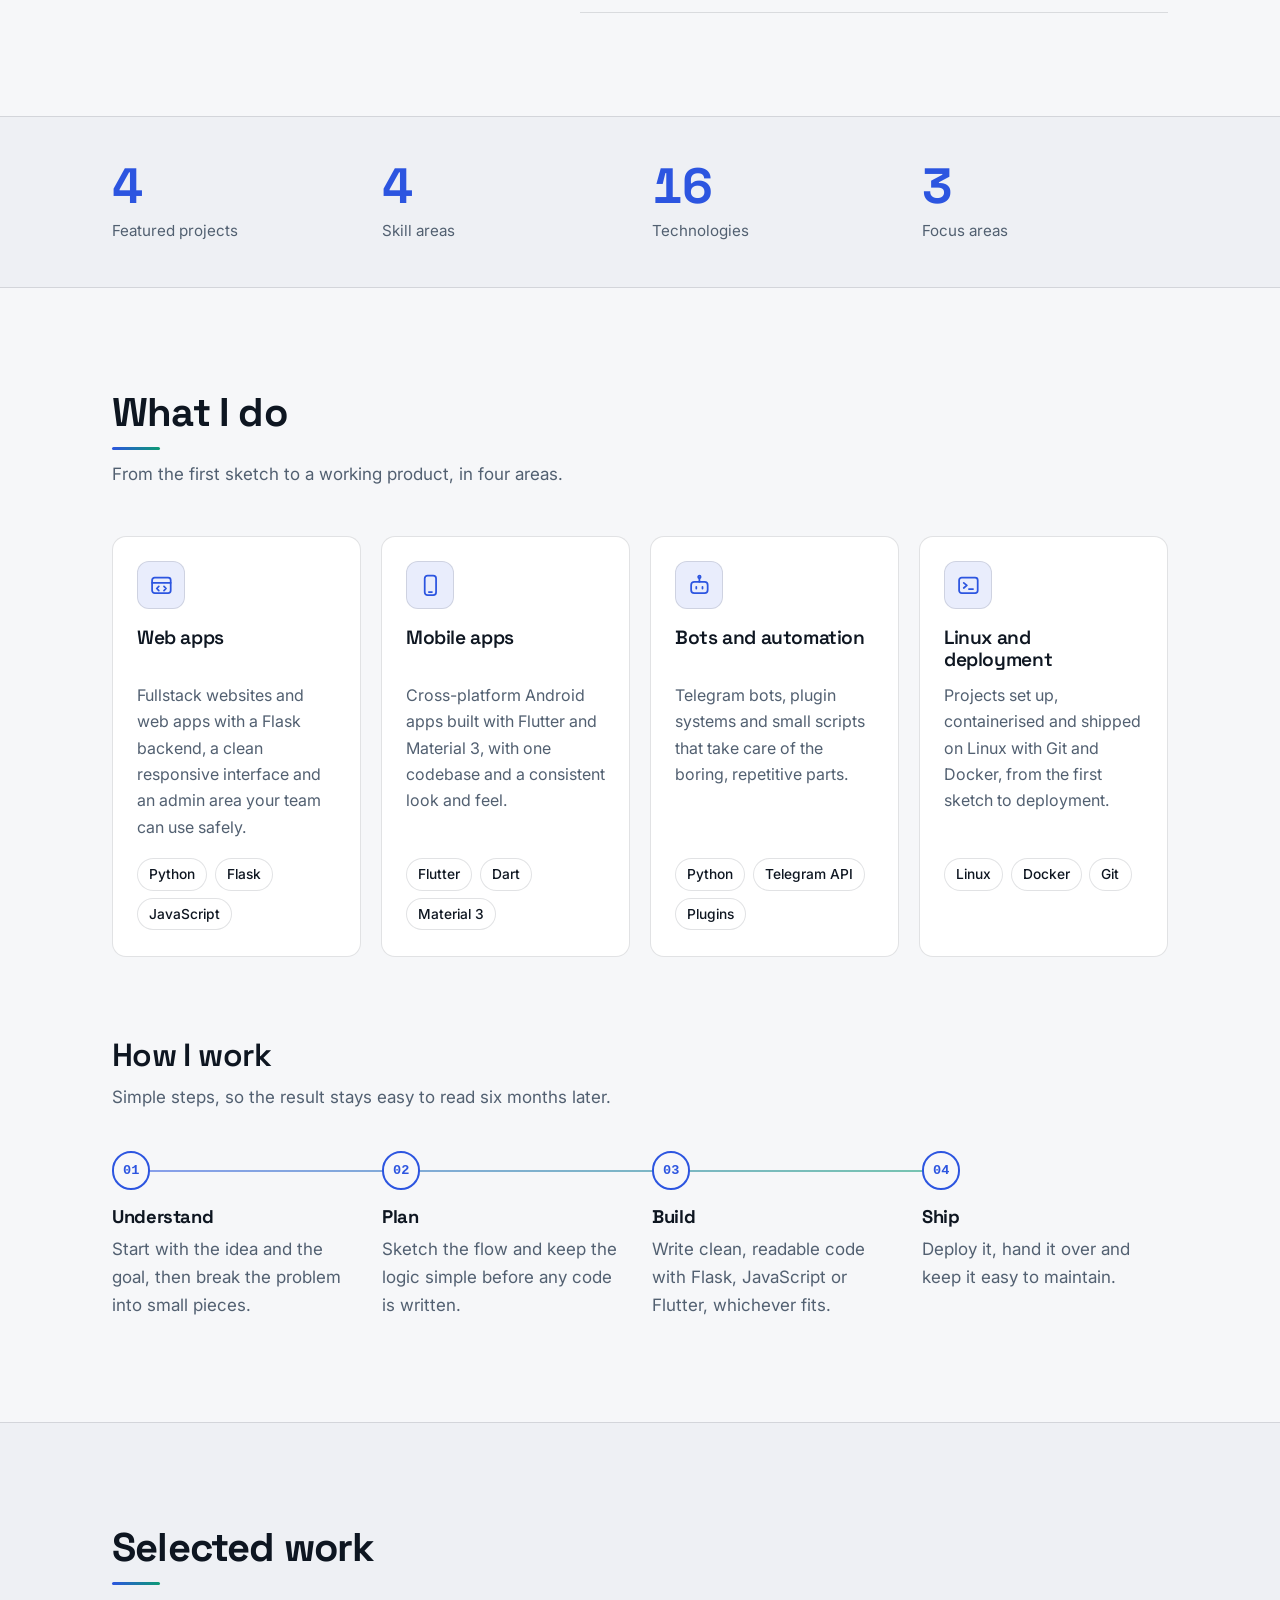
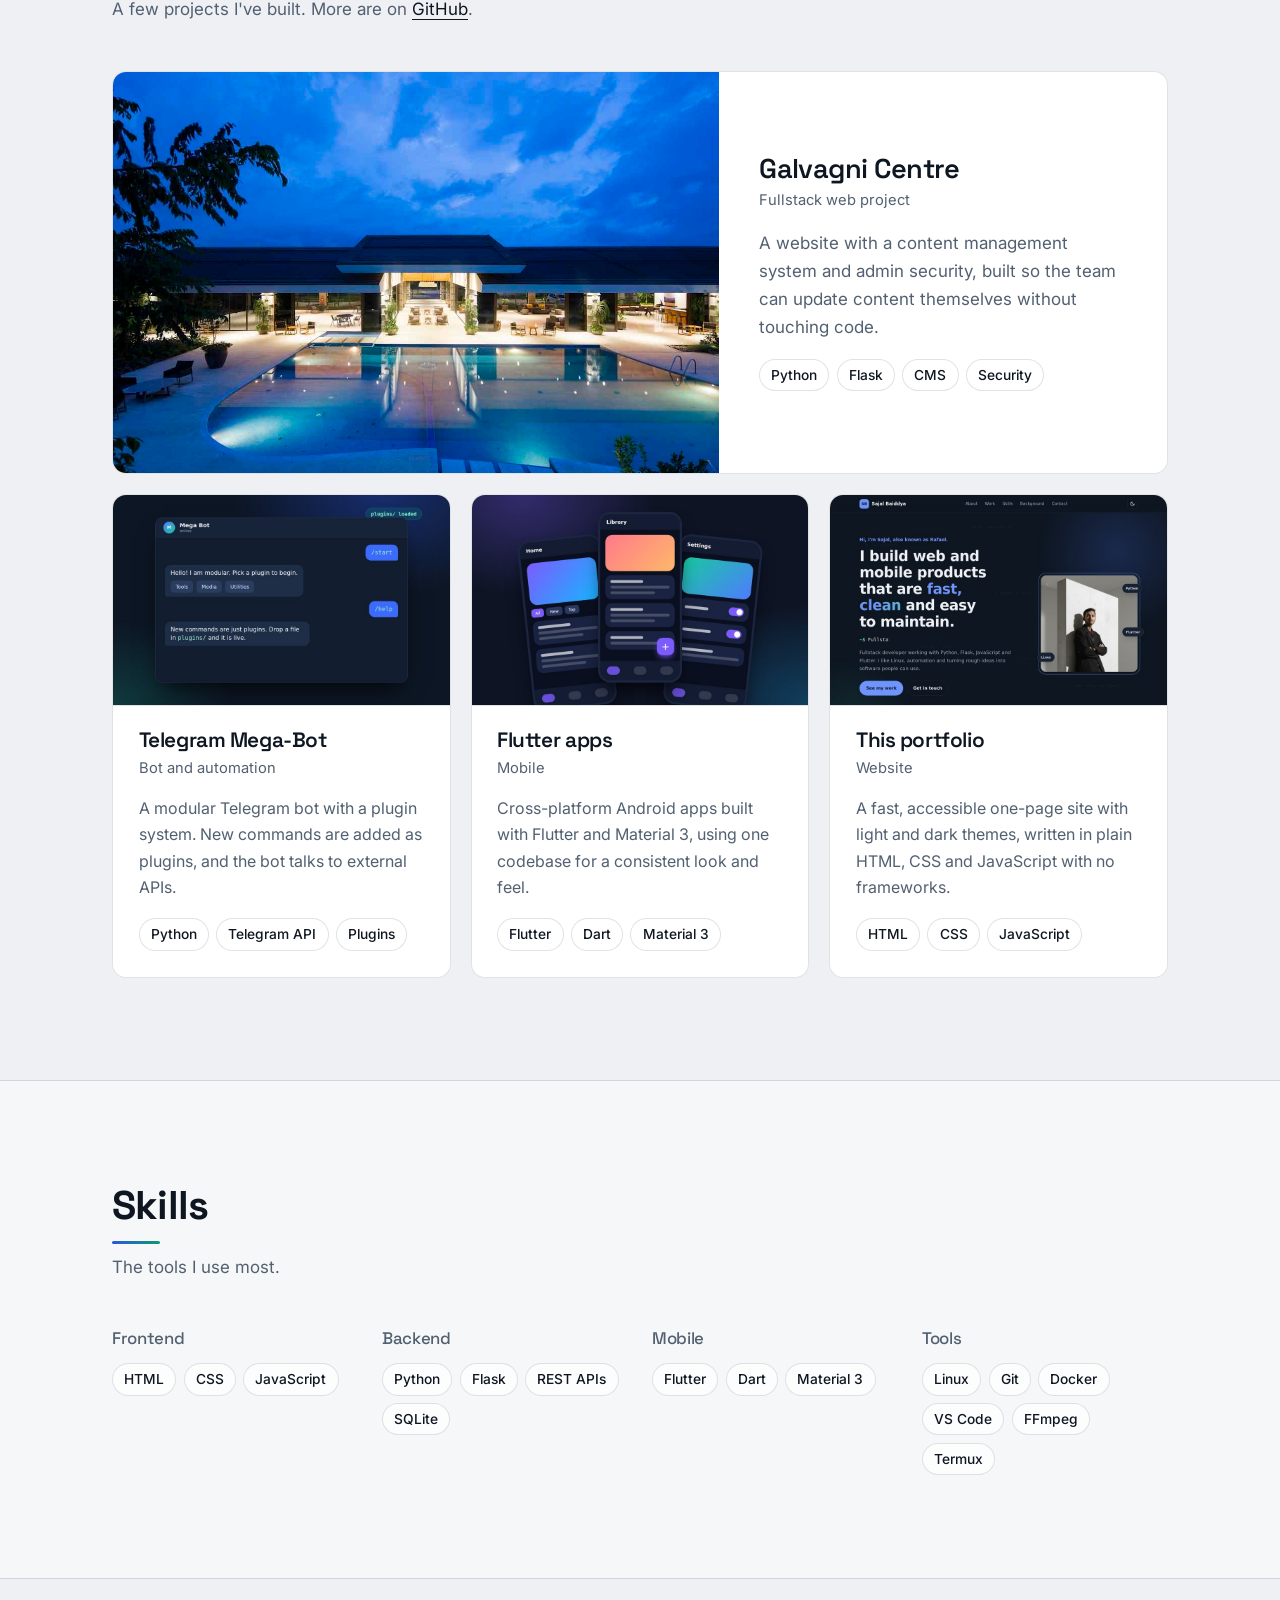
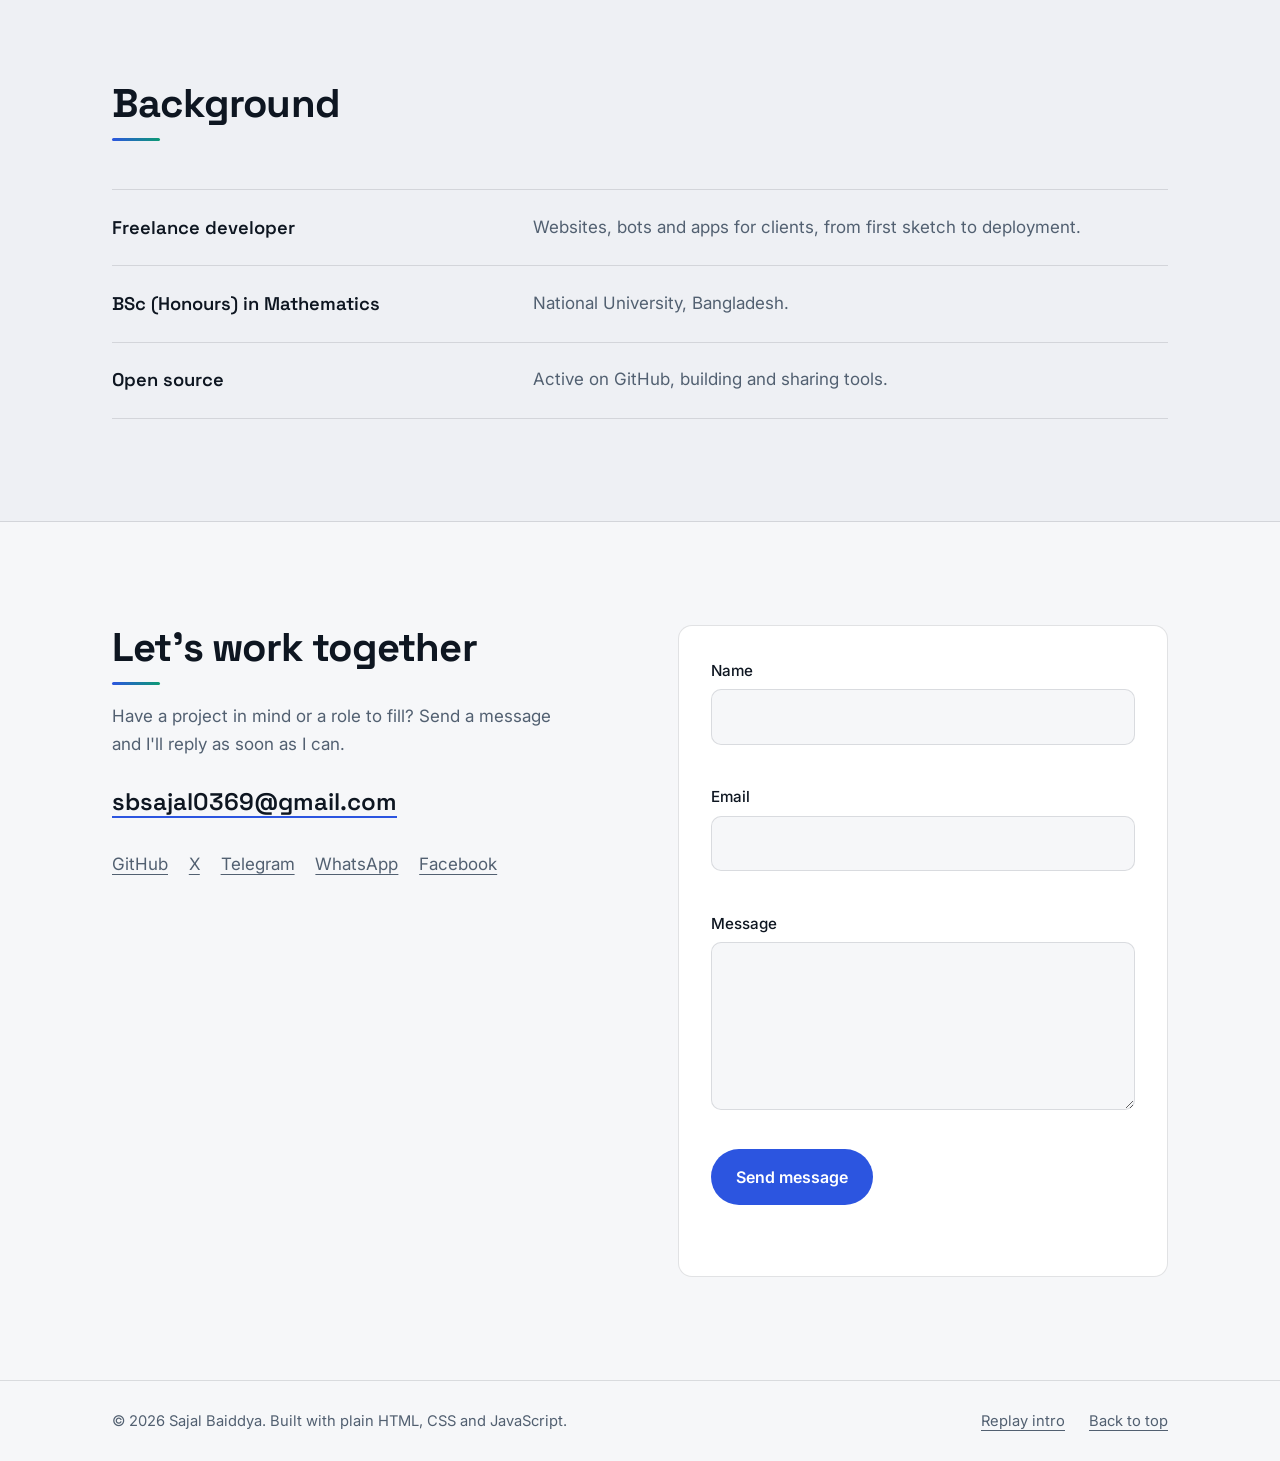
==== commit 3352ee51: "Replace old portfolio with new design" ====
--- a/index.html
+++ b/index.html
@@ -1,950 +1,436 @@
 <!DOCTYPE html>
 <html lang="en" data-theme="dark">
 <head>
-  <!-- Primary Meta Tags -->
   <meta charset="UTF-8">
-  <meta name="viewport" content="width=device-width, initial-scale=1.0">
-  <meta http-equiv="X-UA-Compatible" content="IE=edge">
-  <title>SAJAL BAIDDYA (Rafael) — Fullstack Web Developer | Vibe Coder | Linux Lover</title>
-  <meta name="description" content="Portfolio of SAJAL BAIDDYA (Rafael) — Fullstack Web Developer, Vibe Coder, Linux Lover & Tech Savvy problem solver. Explore my projects, skills, and journey.">
-  <meta name="keywords" content="Sajal Baiddya, Rafael, Fullstack Developer, Web Developer, Linux, Open Source, Portfolio, Vibe Coder, JavaScript, Python, Flutter">
-  <meta name="author" content="SAJAL BAIDDYA (Rafael)">
-  <meta name="robots" content="index, follow">
+  <meta name="viewport" content="width=device-width, initial-scale=1">
+  <title>Sajal Baiddya (Rafael) — Fullstack Web Developer</title>
+  <meta name="description" content="Sajal Baiddya (Rafael) is a fullstack web developer building fast, clean web and mobile products with Python, Flask, JavaScript and Flutter.">
+  <meta name="author" content="Sajal Baiddya">
+  <meta name="theme-color" content="#0e1621">
   <link rel="canonical" href="https://sb-sajal.github.io/">
-
-  <!-- Favicon Placeholder -->
-  <link rel="icon" type="image/svg+xml" href="data:image/svg+xml,<svg xmlns='http://www.w3.org/2000/svg' viewBox='0 0 100 100'><text y='.9em' font-size='90'>💻</text></svg>">
-
-  <!-- Open Graph / Facebook -->
+  <link rel="icon" type="image/svg+xml" href="assets/favicon.svg">
+
   <meta property="og:type" content="website">
   <meta property="og:url" content="https://sb-sajal.github.io/">
-  <meta property="og:title" content="SAJAL BAIDDYA (Rafael) — Fullstack Web Developer">
-  <meta property="og:description" content="Portfolio of SAJAL BAIDDYA (Rafael) — Fullstack Web Developer, Vibe Coder, Linux Lover & Tech Savvy problem solver.">
+  <meta property="og:title" content="Sajal Baiddya (Rafael) — Fullstack Web Developer">
+  <meta property="og:description" content="Fast, clean web and mobile products with Python, Flask, JavaScript and Flutter.">
   <meta property="og:image" content="https://sb-sajal.github.io/assets/images/og-image.png">
-  <meta property="og:site_name" content="Sajal Baiddya Portfolio">
-
-  <!-- Twitter Card -->
   <meta name="twitter:card" content="summary_large_image">
-  <meta name="twitter:url" content="https://sb-sajal.github.io/">
-  <meta name="twitter:title" content="SAJAL BAIDDYA (Rafael) — Fullstack Web Developer">
-  <meta name="twitter:description" content="Portfolio of SAJAL BAIDDYA (Rafael) — Fullstack Web Developer, Vibe Coder, Linux Lover & Tech Savvy problem solver.">
-  <meta name="twitter:image" content="https://sb-sajal.github.io/assets/images/og-image.png">
-  <meta name="twitter:creator" content="@sajalbaiddya">
-
-  <!-- Schema.org JSON-LD -->
+  <meta name="twitter:creator" content="@sb0369">
+
   <script type="application/ld+json">
   {
     "@context": "https://schema.org",
     "@type": "Person",
-    "name": "SAJAL BAIDDYA (Rafael)",
+    "name": "Sajal Baiddya",
     "alternateName": "Rafael",
-    "url": "https://sb-sajal.github.io",
+    "url": "https://sb-sajal.github.io/",
     "jobTitle": "Fullstack Web Developer",
-    "description": "Fullstack Web Developer, Vibe Coder, Linux Lover & Tech Savvy problem solver",
-    "sameAs": [
-      "https://github.com/sajalbaiddya",
-      "https://twitter.com/sajalbaiddya",
-      "https://linkedin.com/in/sajalbaiddya",
-      "https://facebook.com/sajalbaiddya"
-    ],
-    "knowsAbout": ["Web Development", "Python", "JavaScript", "Flutter", "Linux", "Open Source", "Docker"],
-    "image": "https://sb-sajal.github.io/assets/images/portrait.jpg"
+    "image": "https://sb-sajal.github.io/assets/images/portrait.jpg",
+    "sameAs": ["https://github.com/sb-sajal", "https://x.com/sb0369"],
+    "knowsAbout": ["Web development", "Python", "Flask", "JavaScript", "Flutter", "Linux"]
   }
   </script>
 
-  <!-- Preload critical resources -->
+  <script>
+    // Runs before first paint. First visit: the AI-agent build intro (intro.js). Return visits: the finished site at once, no loader.
+    (function () {
+      var d = document.documentElement, w = window;
+      d.classList.add('js');
+      var force = /[?&]intro(=1|=true)?(&|#|$)/.test(location.search);   // ?intro=1 replays it on demand
+      var seen = false;
+      try { seen = localStorage.getItem('sb_intro') === '1'; } catch (e) {}
+      if (!seen) { try { seen = /(^|; )sb_intro=1/.test(document.cookie); } catch (e) {} }
+      var reduce = w.matchMedia && matchMedia('(prefers-reduced-motion: reduce)').matches;
+      var bot = navigator.webdriver || /bot|crawl|spider|slurp|lighthouse|headless|prerender/i.test(navigator.userAgent);
+      var intro = force || (!seen && !reduce && !bot);
+      if (intro) {
+        d.classList.add('intro', 'is-loading');
+        // While the page is locked there is no scrollbar; reserve its exact width so nothing re-flows when it comes back
+        try { var m = document.createElement('div'); m.style.cssText = 'position:absolute;top:-999px;width:100px;height:100px;overflow:scroll'; d.appendChild(m); d.style.setProperty('--sbw', (m.offsetWidth - m.clientWidth) + 'px'); m.remove(); } catch (e) {}
+      } else {
+        d.classList.add('no-intro', 'is-ready');
+      }
+      var clean = function () {
+        d.classList.remove('is-loading', 'intro', 'intro-build');
+        d.classList.add('is-ready', 'intro-done');
+        d.style.removeProperty('--sbw'); if (!d.getAttribute('style')) d.removeAttribute('style');
+        var l = document.getElementById('loader');
+        if (l) l.remove();
+      };
+      // Failsafes so the page can never stay covered: script.js missing, or an intro that runs far too long
+      setTimeout(function () { if (!w.__sbBoot) clean(); }, 6000);
+      setTimeout(function () { if (d.classList.contains('intro')) { if (w.__sbSkip) w.__sbSkip(); else clean(); } }, 360000);   // safety net only: a calm build can take a few minutes on a slow device
+      try {
+        var t = localStorage.getItem('theme');
+        if (!t && w.matchMedia && matchMedia('(prefers-color-scheme: light)').matches) t = 'light';
+        if (t) d.dataset.theme = t;
+      } catch (e) {}
+    })();
+  </script>
+  <noscript><style>.loader, .bg-float, .bg-blobs, .bg-particles { display: none !important; }</style></noscript>
+
   <link rel="preconnect" href="https://fonts.googleapis.com">
   <link rel="preconnect" href="https://fonts.gstatic.com" crossorigin>
-  <link href="https://fonts.googleapis.com/css2?family=Inter:wght@300;400;500;600;700;800;900&family=JetBrains+Mono:wght@400;500;700&family=Space+Grotesk:wght@300;400;500;600;700&display=swap" rel="stylesheet">
-
-  <!-- Stylesheet -->
+  <!-- Fonts load without blocking rendering or script.js (a slow or blocked font host must never delay the page or the intro) -->
+  <link href="https://fonts.googleapis.com/css2?family=Inter:wght@400;500;600&family=Space+Grotesk:wght@500;600;700&display=swap" rel="stylesheet" media="print" onload="this.media='all';window.__sbFonts=1">
+  <noscript><link href="https://fonts.googleapis.com/css2?family=Inter:wght@400;500;600&family=Space+Grotesk:wght@500;600;700&display=swap" rel="stylesheet"></noscript>
   <link rel="stylesheet" href="style.css">
 </head>
 <body>
-
-  <!-- ========================================
-       LOADING SCREEN
-       ======================================== -->
-  <div id="loader" class="loader" aria-hidden="true">
-    <div class="loader__particles" id="loaderParticles"></div>
-    <div class="loader__code-snippets" id="loaderCodeSnippets"></div>
-    <div class="loader__content">
-      <div class="loader__logo">
-        <span class="loader__logo-text">SB</span>
-        <div class="loader__logo-glow"></div>
-        <div class="loader__logo-ring"></div>
-      </div>
-      <div class="loader__progress">
-        <div class="loader__progress-bar">
-          <div class="loader__progress-fill" id="loaderProgressFill"></div>
-        </div>
-        <span class="loader__percentage" id="loaderPercentage">0%</span>
-      </div>
-      <p class="loader__tagline">Building something extraordinary...</p>
+  <div class="loader" id="loader" aria-hidden="true">
+    <div class="loader__inner">
+      <div class="loader__ring">
+        <svg viewBox="0 0 120 120" fill="none">
+          <circle class="ring-dash" cx="60" cy="60" r="57"/>
+          <circle class="ring-bg" cx="60" cy="60" r="50"/>
+          <circle class="ring-fg" id="ringFg" cx="60" cy="60" r="50"/>
+        </svg>
+        <span class="loader__mark">SB</span>
+      </div>
+      <p class="loader__line"><span class="loader__prompt">$</span> <span id="loaderText">booting portfolio</span><span class="caret"></span></p>
+      <p class="loader__pct"><span id="loaderPct">0</span>%</p>
     </div>
   </div>
 
-  <!-- ========================================
-       CUSTOM CURSOR
-       ======================================== -->
-  <div class="cursor" id="cursor" aria-hidden="true">
-    <div class="cursor__dot"></div>
-    <div class="cursor__ring"></div>
-  </div>
-  <div class="cursor__ripple" id="cursorRipple" aria-hidden="true"></div>
-
-  <!-- ========================================
-       SCROLL PROGRESS BAR
-       ======================================== -->
-  <div class="scroll-progress" id="scrollProgress" role="progressbar" aria-label="Page scroll progress" aria-valuemin="0" aria-valuemax="100" aria-valuenow="0"></div>
-
-  <!-- ========================================
-       NAVIGATION
-       ======================================== -->
-  <nav class="nav" id="navbar" role="navigation" aria-label="Main navigation">
-    <div class="nav__container">
-      <a href="#home" class="nav__logo" aria-label="Home">
-        <span class="nav__logo-text">SB</span>
-        <span class="nav__logo-dot"></span>
+  <div class="bg-blobs" id="bgBlobs" aria-hidden="true"><i></i><i></i><i></i><i></i></div>
+  <canvas class="bg-particles" id="bgParticles" aria-hidden="true"></canvas>
+  <div class="bg-float" id="bgFloat" aria-hidden="true"></div>
+
+  <a class="skip-link" href="#main">Skip to content</a>
+
+  <div class="scroll-bar" id="scrollBar" aria-hidden="true"></div>
+
+  <header class="header" id="header">
+    <div class="wrap header__inner">
+      <a href="#top" class="brand" aria-label="Sajal Baiddya, home">
+        <span class="brand__mark">SB</span>
+        <span class="brand__name">Sajal Baiddya</span>
       </a>
-
-      <ul class="nav__menu" id="navMenu" role="menubar">
-        <li class="nav__menu-head" aria-hidden="true">
-          <span class="nav__menu-head-text">Menu</span>
-          <button class="nav__close" id="navClose" aria-label="Close navigation menu">
-            <svg viewBox="0 0 24 24" width="18" height="18" fill="none" stroke="currentColor" stroke-width="2"><path d="M6 6l12 12M18 6L6 18"/></svg>
-          </button>
-        </li>
-        <li role="none"><a href="#home" class="nav__link active" role="menuitem" data-section="home">Home</a></li>
-        <li role="none"><a href="#about" class="nav__link" role="menuitem" data-section="about">About</a></li>
-        <li role="none"><a href="#skills" class="nav__link" role="menuitem" data-section="skills">Skills</a></li>
-        <li role="none"><a href="#projects" class="nav__link" role="menuitem" data-section="projects">Projects</a></li>
-        <li role="none"><a href="#timeline" class="nav__link" role="menuitem" data-section="timeline">Timeline</a></li>
-        <li role="none"><a href="#gallery" class="nav__link" role="menuitem" data-section="gallery">Gallery</a></li>
-        <li role="none"><a href="#contact" class="nav__link" role="menuitem" data-section="contact">Contact</a></li>
-        <li role="none"><a href="#resume" class="nav__link nav__link--resume" role="menuitem" data-section="resume">Resume</a></li>
-      </ul>
-
-      <div class="nav__actions">
-        <button class="nav__theme-toggle" id="themeToggle" aria-label="Toggle theme" title="Toggle dark/light mode">
-          <svg class="nav__theme-icon nav__theme-icon--sun" viewBox="0 0 24 24" fill="none" stroke="currentColor" stroke-width="2"><circle cx="12" cy="12" r="5"/><path d="M12 1v2M12 21v2M4.22 4.22l1.42 1.42M18.36 18.36l1.42 1.42M1 12h2M21 12h2M4.22 19.78l1.42-1.42M18.36 5.64l1.42-1.42"/></svg>
-          <svg class="nav__theme-icon nav__theme-icon--moon" viewBox="0 0 24 24" fill="none" stroke="currentColor" stroke-width="2"><path d="M21 12.79A9 9 0 1111.21 3 7 7 0 0021 12.79z"/></svg>
+      <nav class="nav" id="nav" aria-label="Main">
+        <a href="#about">About</a>
+        <a href="#services">Services</a>
+        <a href="#work">Work</a>
+        <a href="#skills">Skills</a>
+        <a href="#background">Background</a>
+        <a href="#contact">Contact</a>
+      </nav>
+      <div class="header__actions">
+        <button class="icon-btn" id="themeToggle" type="button" aria-label="Switch to light theme">
+          <svg class="i-sun" viewBox="0 0 24 24" fill="none" stroke="currentColor" stroke-width="2" stroke-linecap="round" aria-hidden="true"><circle cx="12" cy="12" r="4"/><path d="M12 2v2M12 20v2M4.9 4.9l1.4 1.4M17.7 17.7l1.4 1.4M2 12h2M20 12h2M4.9 19.1l1.4-1.4M17.7 6.3l1.4-1.4"/></svg>
+          <svg class="i-moon" viewBox="0 0 24 24" fill="none" stroke="currentColor" stroke-width="2" stroke-linecap="round" stroke-linejoin="round" aria-hidden="true"><path d="M21 12.8A9 9 0 1111.2 3a7 7 0 009.8 9.8z"/></svg>
         </button>
-
-        <button class="nav__hamburger" id="hamburger" aria-label="Toggle navigation menu" aria-expanded="false" aria-controls="navMenu">
-          <span class="nav__hamburger-line"></span>
-          <span class="nav__hamburger-line"></span>
-          <span class="nav__hamburger-line"></span>
+        <button class="icon-btn menu-btn" id="menuToggle" type="button" aria-label="Open menu" aria-expanded="false" aria-controls="nav">
+          <span class="burger" aria-hidden="true"><i></i><i></i><i></i></span>
         </button>
       </div>
     </div>
-  </nav>
-
-  <div class="nav__backdrop" id="navBackdrop" aria-hidden="true"></div>
-
-  <!-- ========================================
-       FLOATING SOCIAL DOCK
-       ======================================== -->
-  <aside class="social-dock" id="socialDock" aria-label="Social media links">
-    <a href="#" class="social-dock__link" aria-label="Facebook" title="Facebook" data-sound="hover">
-      <svg viewBox="0 0 24 24" fill="currentColor"><path d="M24 12.073c0-6.627-5.373-12-12-12s-12 5.373-12 12c0 5.99 4.388 10.954 10.125 11.854v-8.385H7.078v-3.47h3.047V9.43c0-3.007 1.792-4.669 4.533-4.669 1.312 0 2.686.235 2.686.235v2.953H15.83c-1.491 0-1.956.925-1.956 1.874v2.25h3.328l-.532 3.47h-2.796v8.385C19.612 23.027 24 18.062 24 12.073z"/></svg>
-    </a>
-    <a href="#" class="social-dock__link" aria-label="Telegram" title="Telegram" data-sound="hover">
-      <svg viewBox="0 0 24 24" fill="currentColor"><path d="M11.944 0A12 12 0 0 0 0 12a12 12 0 0 0 12 12 12 12 0 0 0 12-12A12 12 0 0 0 12 0a12 12 0 0 0-.056 0zm4.962 7.224c.1-.002.321.023.465.14a.506.506 0 0 1 .171.325c.016.093.036.306.02.472-.18 1.898-.962 6.502-1.36 8.627-.168.9-.499 1.201-.82 1.23-.696.065-1.225-.46-1.9-.902-1.056-.693-1.653-1.124-2.678-1.8-1.185-.78-.417-1.21.258-1.91.177-.184 3.247-2.977 3.307-3.23.007-.032.014-.15-.056-.212s-.174-.041-.249-.024c-.106.024-1.793 1.14-5.061 3.345-.479.33-1.013.527-1.488.527-.528-.005-1.55-.287-2.332-.722C4.135 14.4 3.596 14.072 3.638 13.73c.02-.178.264-.36.712-.545 2.79-1.218 4.651-2.024 5.581-2.41 2.654-1.102 3.204-1.293 3.562-1.299z"/></svg>
-    </a>
-    <a href="#" class="social-dock__link" aria-label="WhatsApp" title="WhatsApp" data-sound="hover">
-      <svg viewBox="0 0 24 24" fill="currentColor"><path d="M17.472 14.382c-.297-.149-1.758-.867-2.03-.967-.273-.099-.471-.148-.67.15-.197.297-.767.966-.94 1.164-.173.199-.347.223-.644.075-.297-.15-1.255-.463-2.39-1.475-.883-.788-1.48-1.761-1.653-2.059-.173-.297-.018-.458.13-.606.134-.133.298-.347.446-.52.149-.174.198-.298.298-.497.099-.198.05-.371-.025-.52-.075-.149-.669-1.612-.916-2.207-.242-.579-.487-.5-.669-.51-.173-.008-.371-.01-.57-.01-.198 0-.52.074-.792.372-.272.297-1.04 1.016-1.04 2.479 0 1.462 1.065 2.875 1.213 3.074.149.198 2.096 3.2 5.077 4.487.709.306 1.262.489 1.694.625.712.227 1.36.195 1.871.118.571-.085 1.758-.719 2.006-1.413.248-.694.248-1.289.173-1.413-.074-.124-.272-.198-.57-.347m-5.421 7.403h-.004a9.87 9.87 0 01-5.031-1.378l-.361-.214-3.741.982.998-3.648-.235-.374a9.86 9.86 0 01-1.51-5.26c.001-5.45 4.436-9.884 9.888-9.884 2.64 0 5.122 1.03 6.988 2.898a9.825 9.825 0 012.893 6.994c-.003 5.45-4.437 9.884-9.885 9.884m8.413-18.297A11.815 11.815 0 0012.05 0C5.495 0 .16 5.335.157 11.892c0 2.096.547 4.142 1.588 5.945L.057 24l6.305-1.654a11.882 11.882 0 005.683 1.448h.005c6.554 0 11.89-5.335 11.893-11.893a11.821 11.821 0 00-3.48-8.413z"/></svg>
-    </a>
-    <a href="#" class="social-dock__link" aria-label="Email" title="Email" data-sound="hover">
-      <svg viewBox="0 0 24 24" fill="none" stroke="currentColor" stroke-width="2"><rect x="2" y="4" width="20" height="16" rx="2"/><path d="M22 4L12 13 2 4"/></svg>
-    </a>
-    <a href="#" class="social-dock__link" aria-label="X (Twitter)" title="X (Twitter)" data-sound="hover">
-      <svg viewBox="0 0 24 24" fill="currentColor"><path d="M18.244 2.25h3.308l-7.227 8.26 8.502 11.24H16.17l-5.214-6.817L4.99 21.75H1.68l7.73-8.835L1.254 2.25H8.08l4.713 6.231zm-1.161 17.52h1.833L7.084 4.126H5.117z"/></svg>
-    </a>
-    <button class="social-dock__mute" id="muteToggle" aria-label="Toggle sound effects" title="Toggle sound">
-      <svg class="social-dock__mute-icon social-dock__mute-icon--on" viewBox="0 0 24 24" fill="none" stroke="currentColor" stroke-width="2"><polygon points="11 5 6 9 2 9 2 15 6 15 11 19 11 5"/><path d="M19.07 4.93a10 10 0 0 1 0 14.14M15.54 8.46a5 5 0 0 1 0 7.07"/></svg>
-      <svg class="social-dock__mute-icon social-dock__mute-icon--off" viewBox="0 0 24 24" fill="none" stroke="currentColor" stroke-width="2"><polygon points="11 5 6 9 2 9 2 15 6 15 11 19 11 5"/><line x1="23" y1="9" x2="17" y2="15"/><line x1="17" y1="9" x2="23" y2="15"/></svg>
-    </button>
-  </aside>
-
-  <!-- ========================================
-       MAIN CONTENT
-       ======================================== -->
-  <main id="mainContent" class="main-content" aria-label="Main content">
-
-    <!-- ========== HERO SECTION ========== -->
-    <section id="home" class="hero section" aria-label="Hero section">
-      <div class="hero__particles" id="heroParticles" aria-hidden="true"></div>
-
-      <div class="hero__code-snippets" aria-hidden="true" id="heroCodeSnippets">
-        <div class="hero__code-snippet" style="--delay: 0; --x: 10%; --y: 20%;">
-          <code>flutter run</code>
-        </div>
-        <div class="hero__code-snippet" style="--delay: 1; --x: 75%; --y: 15%;">
-          <code>git commit -m "feat"</code>
-        </div>
-        <div class="hero__code-snippet" style="--delay: 2; --x: 5%; --y: 65%;">
-          <code>docker compose up</code>
-        </div>
-        <div class="hero__code-snippet" style="--delay: 3; --x: 80%; --y: 70%;">
-          <code>python main.py</code>
-        </div>
-        <div class="hero__code-snippet" style="--delay: 4; --x: 40%; --y: 85%;">
-          <code>sudo apt update</code>
-        </div>
-      </div>
-
-      <div class="hero__container">
-        <div class="hero__image-wrapper" data-parallax="0.05">
-          <div class="hero__image-frame">
-            <div class="hero__image-glow"></div>
-            <!-- Replace src with your portrait image -->
-            <img
-              src="assets/images/portrait.jpg"
-              alt="SAJAL BAIDDYA (Rafael) - Fullstack Web Developer portrait"
-              class="hero__image"
-              loading="eager"
-              width="400"
-              height="500"
-              onerror="this.style.display='none'; this.parentElement.classList.add('hero__image-frame--placeholder');"
-            >
-            <div class="hero__image-placeholder" aria-hidden="true">
-              <svg viewBox="0 0 24 24" fill="none" stroke="currentColor" stroke-width="1.5"><path d="M20 21v-2a4 4 0 0 0-4-4H8a4 4 0 0 0-4 4v2"/><circle cx="12" cy="7" r="4"/></svg>
-              <span>Your Photo</span>
+  </header>
+
+  <main id="main" tabindex="-1">
+
+    <!-- HERO -->
+    <section class="hero" id="top">
+      <div class="wrap hero__grid">
+        <div class="hero__text">
+          <p class="hero__hello">Hi, I'm Sajal, also known as Rafael.</p>
+          <h1 class="hero__title">I build web and mobile products that are <span class="grad">fast, clean</span> and easy to maintain.</h1>
+          <p class="hero__role" aria-label="Fullstack Web Developer"><span class="prompt" aria-hidden="true">~$</span> <span class="typed" id="typed" aria-hidden="true">Fullstack Web Developer</span><span class="caret" aria-hidden="true"></span></p>
+          <p class="hero__lead">Fullstack developer working with Python, Flask, JavaScript and Flutter. I like Linux, automation and turning rough ideas into software people can use.</p>
+          <div class="hero__cta">
+            <a class="btn btn--primary" href="#work">See my work</a>
+            <a class="btn btn--ghost" href="#contact">Get in touch</a>
+          </div>
+          <ul class="hero__links" aria-label="Profiles">
+            <li><a href="https://github.com/sb-sajal" rel="noopener">GitHub</a></li>
+            <li><a href="https://x.com/sb0369" rel="noopener">X</a></li>
+            <li><a href="https://t.me/sauran369" rel="noopener">Telegram</a></li>
+            <li><a href="mailto:sbsajal0369@gmail.com">Email</a></li>
+          </ul>
+        </div>
+        <figure class="hero__photo">
+          <img src="assets/images/portrait.jpg" alt="Portrait of Sajal Baiddya standing against a concrete wall" width="800" height="800" fetchpriority="high">
+          <span class="chip chip--a" aria-hidden="true">Python</span>
+          <span class="chip chip--b" aria-hidden="true">Flutter</span>
+          <span class="chip chip--c" aria-hidden="true">Linux</span>
+        </figure>
+      </div>
+    </section>
+
+    <!-- TECH STRIP -->
+    <div class="marquee" aria-hidden="true">
+      <div class="marquee__track">
+        <div class="marquee__set"><span>Python</span><span>Flask</span><span>JavaScript</span><span>Flutter</span><span>Dart</span><span>Linux</span><span>Docker</span><span>Git</span><span>REST APIs</span><span>Telegram Bots</span><span>Material 3</span><span>SQLite</span></div>
+        <div class="marquee__set"><span>Python</span><span>Flask</span><span>JavaScript</span><span>Flutter</span><span>Dart</span><span>Linux</span><span>Docker</span><span>Git</span><span>REST APIs</span><span>Telegram Bots</span><span>Material 3</span><span>SQLite</span></div>
+      </div>
+    </div>
+
+    <!-- ABOUT -->
+    <section class="section" id="about">
+      <div class="wrap about">
+        <div class="about__photo" data-reveal>
+          <img src="assets/images/about.jpg" alt="Sajal Baiddya wearing sunglasses in a city street" width="800" height="800" loading="lazy">
+        </div>
+        <div class="about__body" data-reveal>
+          <h2>About</h2>
+          <p>I'm a fullstack developer and a Mathematics student. Linux and open source are what got me into programming, and I still do most of my work on a Linux machine.</p>
+          <p>I enjoy the full path from idea to working product: a Flask backend, a clean interface, a Flutter app when it needs to live on a phone, and the small scripts and bots that automate the boring parts in between.</p>
+          <p>My maths background shows in how I work. I break problems down, keep the logic simple, and prefer code that is easy to read six months later.</p>
+          <dl class="facts">
+            <div><dt>Also known as</dt><dd>Rafael</dd></div>
+            <div><dt>Focus</dt><dd>Web apps, Flutter apps, automation</dd></div>
+            <div><dt>Works with</dt><dd>Python, Flask, JavaScript, Flutter</dd></div>
+            <div><dt>Daily setup</dt><dd>Linux, Git, VS Code</dd></div>
+          </dl>
+        </div>
+      </div>
+    </section>
+
+    <!-- AT A GLANCE -->
+    <section class="section--alt stats" aria-label="At a glance">
+      <div class="wrap stats__grid">
+        <div class="stat" data-reveal>
+          <b class="stat__num" data-count="4" data-count-of=".featured, .project">4</b>
+          <span class="stat__label">Featured projects</span>
+        </div>
+        <div class="stat" data-reveal>
+          <b class="stat__num" data-count="4" data-count-of=".skills__group">4</b>
+          <span class="stat__label">Skill areas</span>
+        </div>
+        <div class="stat" data-reveal>
+          <b class="stat__num" data-count="16" data-count-of="#skills .tags li" data-unique>16</b>
+          <span class="stat__label">Technologies</span>
+        </div>
+        <div class="stat" data-reveal>
+          <b class="stat__num" data-count="3">3</b>
+          <span class="stat__label">Focus areas</span>
+        </div>
+      </div>
+    </section>
+    <!-- SERVICES -->
+    <section class="section" id="services">
+      <div class="wrap">
+        <div class="section__head" data-reveal>
+          <h2>What I do</h2>
+          <p>From the first sketch to a working product, in four areas.</p>
+        </div>
+        <div class="services">
+          <article class="service" data-reveal>
+            <span class="service__icon"><svg viewBox="0 0 24 24" fill="none" stroke="currentColor" stroke-width="1.7" stroke-linecap="round" stroke-linejoin="round" aria-hidden="true"><rect x="3" y="4.5" width="18" height="15" rx="2.5"/><path d="M3 9.5h18"/><path d="M9.5 13l-2 2 2 2"/><path d="M14.5 13l2 2-2 2"/></svg></span>
+            <h3>Web apps</h3>
+            <p>Fullstack websites and web apps with a Flask backend, a clean responsive interface and an admin area your team can use safely.</p>
+            <ul class="tags"><li>Python</li><li>Flask</li><li>JavaScript</li></ul>
+          </article>
+          <article class="service" data-reveal>
+            <span class="service__icon"><svg viewBox="0 0 24 24" fill="none" stroke="currentColor" stroke-width="1.7" stroke-linecap="round" stroke-linejoin="round" aria-hidden="true"><rect x="6.5" y="2.5" width="11" height="19" rx="2.8"/><path d="M10.5 18.5h3"/></svg></span>
+            <h3>Mobile apps</h3>
+            <p>Cross-platform Android apps built with Flutter and Material 3, with one codebase and a consistent look and feel.</p>
+            <ul class="tags"><li>Flutter</li><li>Dart</li><li>Material 3</li></ul>
+          </article>
+          <article class="service" data-reveal>
+            <span class="service__icon"><svg viewBox="0 0 24 24" fill="none" stroke="currentColor" stroke-width="1.7" stroke-linecap="round" stroke-linejoin="round" aria-hidden="true"><rect x="4" y="8.5" width="16" height="11" rx="3"/><path d="M12 8.5V5"/><circle cx="12" cy="3.8" r="1.2"/><path d="M9 13.5V15"/><path d="M15 13.5V15"/></svg></span>
+            <h3>Bots and automation</h3>
+            <p>Telegram bots, plugin systems and small scripts that take care of the boring, repetitive parts.</p>
+            <ul class="tags"><li>Python</li><li>Telegram API</li><li>Plugins</li></ul>
+          </article>
+          <article class="service" data-reveal>
+            <span class="service__icon"><svg viewBox="0 0 24 24" fill="none" stroke="currentColor" stroke-width="1.7" stroke-linecap="round" stroke-linejoin="round" aria-hidden="true"><rect x="3" y="4.5" width="18" height="15" rx="2.5"/><path d="M7.5 9.5l3 2.5-3 2.5"/><path d="M12.5 15.5h4"/></svg></span>
+            <h3>Linux and deployment</h3>
+            <p>Projects set up, containerised and shipped on Linux with Git and Docker, from the first sketch to deployment.</p>
+            <ul class="tags"><li>Linux</li><li>Docker</li><li>Git</li></ul>
+          </article>
+        </div>
+        <div class="section__head section__head--sub" data-reveal>
+          <h3>How I work</h3>
+          <p>Simple steps, so the result stays easy to read six months later.</p>
+        </div>
+        <div class="steps-wrap">
+          <span class="steps__line" aria-hidden="true"></span>
+          <ol class="steps">
+            <li class="step" data-reveal>
+              <span class="step__num" aria-hidden="true">01</span>
+              <h4>Understand</h4>
+              <p>Start with the idea and the goal, then break the problem into small pieces.</p>
+            </li>
+            <li class="step" data-reveal>
+              <span class="step__num" aria-hidden="true">02</span>
+              <h4>Plan</h4>
+              <p>Sketch the flow and keep the logic simple before any code is written.</p>
+            </li>
+            <li class="step" data-reveal>
+              <span class="step__num" aria-hidden="true">03</span>
+              <h4>Build</h4>
+              <p>Write clean, readable code with Flask, JavaScript or Flutter, whichever fits.</p>
+            </li>
+            <li class="step" data-reveal>
+              <span class="step__num" aria-hidden="true">04</span>
+              <h4>Ship</h4>
+              <p>Deploy it, hand it over and keep it easy to maintain.</p>
+            </li>
+          </ol>
+        </div>
+      </div>
+    </section>
+    <!-- WORK -->
+    <section class="section section--alt" id="work">
+      <div class="wrap">
+        <div class="section__head" data-reveal>
+          <h2>Selected work</h2>
+          <p>A few projects I've built. More are on <a href="https://github.com/sb-sajal" rel="noopener">GitHub</a>.</p>
+        </div>
+
+        <article class="featured" data-reveal>
+          <div class="featured__img">
+            <img src="assets/images/galvagni.jpg" alt="Evening view of the Galvagni Centre clubhouse and pool" width="1200" height="794" loading="lazy">
+          </div>
+          <div class="featured__body">
+            <h3>Galvagni Centre</h3>
+            <p class="meta">Fullstack web project</p>
+            <p>A website with a content management system and admin security, built so the team can update content themselves without touching code.</p>
+            <ul class="tags" aria-label="Technologies">
+              <li>Python</li><li>Flask</li><li>CMS</li><li>Security</li>
+            </ul>
+          </div>
+        </article>
+
+        <div class="projects">
+          <article class="project" data-reveal>
+            <div class="project__img"><img src="assets/images/project-telegram-bot.jpg" alt="Illustration of a chat with a modular Telegram bot offering plugins" width="960" height="600" loading="lazy"></div>
+            <div class="project__body">
+              <h3>Telegram Mega-Bot</h3>
+              <p class="meta">Bot and automation</p>
+              <p>A modular Telegram bot with a plugin system. New commands are added as plugins, and the bot talks to external APIs.</p>
+              <ul class="tags"><li>Python</li><li>Telegram API</li><li>Plugins</li></ul>
             </div>
-          </div>
-        </div>
-
-        <div class="hero__content" data-parallax="0.02">
-          <div class="hero__greeting">
-            <span class="hero__greeting-line"></span>
-            <span class="hero__greeting-text">Hi, I'm</span>
-          </div>
-          <h1 class="hero__name">
-            <span class="hero__name-first">SAJAL BAIDDYA</span>
-            <span class="hero__name-alias">(Rafael)</span>
-          </h1>
-          <div class="hero__typewriter">
-            <span class="hero__typewriter-text" id="typewriterText"></span>
-            <span class="hero__typewriter-cursor" aria-hidden="true">|</span>
-          </div>
-          <p class="hero__description">
-            Crafting digital experiences with clean code and creative passion.
-          </p>
-          <div class="hero__actions">
-            <a href="#resume" class="btn btn--primary" data-sound="click">
-              <svg viewBox="0 0 24 24" fill="none" stroke="currentColor" stroke-width="2"><path d="M21 15v4a2 2 0 0 1-2 2H5a2 2 0 0 1-2-2v-4"/><polyline points="7 10 12 15 17 10"/><line x1="12" y1="15" x2="12" y2="3"/></svg>
-              <span>Download Resume</span>
-            </a>
-            <a href="#projects" class="btn btn--secondary" data-sound="click">
-              <svg viewBox="0 0 24 24" fill="none" stroke="currentColor" stroke-width="2"><path d="M1 12s4-8 11-8 11 8 11 8-4 8-11 8-11-8-11-8z"/><circle cx="12" cy="12" r="3"/></svg>
-              <span>View Projects</span>
-            </a>
-            <a href="#contact" class="btn btn--outline" data-sound="click">
-              <svg viewBox="0 0 24 24" fill="none" stroke="currentColor" stroke-width="2"><path d="M4 4h16c1.1 0 2 .9 2 2v12c0 1.1-.9 2-2 2H4c-1.1 0-2-.9-2-2V6c0-1.1.9-2 2-2z"/><polyline points="22,6 12,13 2,6"/></svg>
-              <span>Contact Me</span>
-            </a>
-          </div>
-        </div>
-      </div>
-
-      <div class="hero__scroll-indicator" aria-hidden="true">
-        <div class="hero__scroll-mouse">
-          <div class="hero__scroll-wheel"></div>
-        </div>
-        <span>Scroll Down</span>
-      </div>
-    </section>
-
-    <!-- ========== ABOUT SECTION ========== -->
-    <section id="about" class="about section" aria-label="About me">
-      <div class="container">
-        <div class="section-header reveal">
-          <span class="section-header__tag">01</span>
-          <h2 class="section-header__title">About <span class="text-accent">Me</span></h2>
-          <p class="section-header__subtitle">Get to know my story</p>
-        </div>
-
-        <div class="about__grid">
-          <div class="about__image-wrapper reveal reveal--left">
-            <div class="about__image-frame glass-card">
-              <!-- Replace src with your image -->
-              <img
-                src="assets/images/about.jpg"
-                alt="SAJAL BAIDDYA working on a project"
-                class="about__image"
-                loading="lazy"
-                width="450"
-                height="550"
-                onerror="this.style.display='none'; this.parentElement.classList.add('about__image-frame--placeholder');"
-              >
-              <div class="about__image-placeholder" aria-hidden="true">
-                <svg viewBox="0 0 24 24" fill="none" stroke="currentColor" stroke-width="1.5"><rect x="3" y="3" width="18" height="18" rx="2"/><circle cx="8.5" cy="8.5" r="1.5"/><path d="M21 15l-5-7L12 14l-3-4-5 6"/></svg>
-                <span>About Image</span>
-              </div>
+          </article>
+          <article class="project" data-reveal>
+            <div class="project__img"><img src="assets/images/project-flutter.jpg" alt="Illustration of three Material 3 mobile app screens" width="960" height="600" loading="lazy"></div>
+            <div class="project__body">
+              <h3>Flutter apps</h3>
+              <p class="meta">Mobile</p>
+              <p>Cross-platform Android apps built with Flutter and Material 3, using one codebase for a consistent look and feel.</p>
+              <ul class="tags"><li>Flutter</li><li>Dart</li><li>Material 3</li></ul>
             </div>
-          </div>
-
-          <div class="about__content reveal reveal--right">
-            <h3 class="about__subtitle">A Passionate Developer & Problem Solver</h3>
-            <div class="about__text">
-              <p>
-                I'm <strong>SAJAL BAIDDYA</strong>, known as <strong>Rafael</strong> in the tech community — a passionate Fullstack Web Developer with a deep love for crafting beautiful, functional, and performant digital experiences.
-              </p>
-              <p>
-                My journey began with a fascination for <strong>Linux</strong> and the open-source philosophy. The freedom to explore, modify, and contribute to software that powers millions resonated deeply with me. From customizing kernels to building web applications, every line of code is an opportunity to create something meaningful.
-              </p>
-              <p>
-                With a strong foundation in <strong>Mathematics</strong> and an analytical mindset, I approach problems with precision and creativity. Whether it's architecting a scalable backend, designing an intuitive frontend, or debugging a complex issue — I thrive on the challenge.
-              </p>
-              <p>
-                When I'm not coding, you'll find me exploring new technologies, contributing to open-source projects, or diving into the latest developments in the tech world. I believe in continuous learning and pushing the boundaries of what's possible.
-              </p>
+          </article>
+          <article class="project" data-reveal>
+            <div class="project__img"><img src="assets/images/project-portfolio.jpg" alt="Screenshot of this portfolio website" width="960" height="600" loading="lazy"></div>
+            <div class="project__body">
+              <h3>This portfolio</h3>
+              <p class="meta">Website</p>
+              <p>A fast, accessible one-page site with light and dark themes, written in plain HTML, CSS and JavaScript with no frameworks.</p>
+              <ul class="tags"><li>HTML</li><li>CSS</li><li>JavaScript</li></ul>
             </div>
-            <div class="about__stats">
-              <div class="about__stat">
-                <span class="about__stat-number" data-count="10">0</span><span class="about__stat-suffix">+</span>
-                <span class="about__stat-label">Projects Built</span>
-              </div>
-              <div class="about__stat">
-                <span class="about__stat-number" data-count="5">0</span><span class="about__stat-suffix">+</span>
-                <span class="about__stat-label">Technologies</span>
-              </div>
-              <div class="about__stat">
-                <span class="about__stat-number" data-count="500">0</span><span class="about__stat-suffix">+</span>
-                <span class="about__stat-label">Commits</span>
-              </div>
-            </div>
-          </div>
-        </div>
-      </div>
-    </section>
-
-    <!-- ========== SKILLS SECTION ========== -->
-    <section id="skills" class="skills section" aria-label="Skills">
-      <div class="container">
-        <div class="section-header reveal">
-          <span class="section-header__tag">02</span>
-          <h2 class="section-header__title">My <span class="text-accent">Skills</span></h2>
-          <p class="section-header__subtitle">Technologies & tools I work with</p>
-        </div>
-
-        <div class="skills__grid">
-          <!-- Frontend -->
-          <div class="skills__card glass-card reveal" data-delay="0">
-            <div class="skills__card-header">
-              <div class="skills__card-icon">
-                <svg viewBox="0 0 24 24" fill="none" stroke="currentColor" stroke-width="2"><polyline points="16 18 22 12 16 6"/><polyline points="8 6 2 12 8 18"/></svg>
-              </div>
-              <h3 class="skills__card-title">Frontend</h3>
-            </div>
-            <div class="skills__card-body">
-              <div class="skill-bar" data-skill="HTML" data-percent="90">
-                <div class="skill-bar__header"><span>HTML</span><span class="skill-bar__percent">90%</span></div>
-                <div class="skill-bar__track"><div class="skill-bar__fill"></div></div>
-              </div>
-              <div class="skill-bar" data-skill="CSS" data-percent="85">
-                <div class="skill-bar__header"><span>CSS</span><span class="skill-bar__percent">85%</span></div>
-                <div class="skill-bar__track"><div class="skill-bar__fill"></div></div>
-              </div>
-              <div class="skill-bar" data-skill="JavaScript" data-percent="80">
-                <div class="skill-bar__header"><span>JavaScript</span><span class="skill-bar__percent">80%</span></div>
-                <div class="skill-bar__track"><div class="skill-bar__fill"></div></div>
-              </div>
-            </div>
-          </div>
-
-          <!-- Backend -->
-          <div class="skills__card glass-card reveal" data-delay="1">
-            <div class="skills__card-header">
-              <div class="skills__card-icon">
-                <svg viewBox="0 0 24 24" fill="none" stroke="currentColor" stroke-width="2"><rect x="2" y="2" width="20" height="8" rx="2"/><rect x="2" y="14" width="20" height="8" rx="2"/><circle cx="6" cy="6" r="1"/><circle cx="6" cy="18" r="1"/></svg>
-              </div>
-              <h3 class="skills__card-title">Backend</h3>
-            </div>
-            <div class="skills__card-body">
-              <div class="skill-bar" data-skill="Python" data-percent="85">
-                <div class="skill-bar__header"><span>Python</span><span class="skill-bar__percent">85%</span></div>
-                <div class="skill-bar__track"><div class="skill-bar__fill"></div></div>
-              </div>
-              <div class="skill-bar" data-skill="Flask" data-percent="75">
-                <div class="skill-bar__header"><span>Flask</span><span class="skill-bar__percent">75%</span></div>
-                <div class="skill-bar__track"><div class="skill-bar__fill"></div></div>
-              </div>
-            </div>
-          </div>
-
-          <!-- Tools -->
-          <div class="skills__card glass-card reveal" data-delay="2">
-            <div class="skills__card-header">
-              <div class="skills__card-icon">
-                <svg viewBox="0 0 24 24" fill="none" stroke="currentColor" stroke-width="2"><path d="M14.7 6.3a1 1 0 0 0 0 1.4l1.6 1.6a1 1 0 0 0 1.4 0l3.77-3.77a6 6 0 0 1-7.94 8.56l-6.91 6.91a2.12 2.12 0 0 1-3-3l6.91-6.91a6 6 0 0 1 8.56-7.94l-3.77 3.77z"/></svg>
-              </div>
-              <h3 class="skills__card-title">Tools & Platforms</h3>
-            </div>
-            <div class="skills__card-body">
-              <div class="skills__circular-grid">
-                <div class="circular-skill" data-percent="90">
-                  <svg viewBox="0 0 120 120">
-                    <circle cx="60" cy="60" r="50" class="circular-skill__bg"/>
-                    <circle cx="60" cy="60" r="50" class="circular-skill__fill"/>
-                  </svg>
-                  <span class="circular-skill__value">90%</span>
-                  <span class="circular-skill__label">Git</span>
-                </div>
-                <div class="circular-skill" data-percent="88">
-                  <svg viewBox="0 0 120 120">
-                    <circle cx="60" cy="60" r="50" class="circular-skill__bg"/>
-                    <circle cx="60" cy="60" r="50" class="circular-skill__fill"/>
-                  </svg>
-                  <span class="circular-skill__value">88%</span>
-                  <span class="circular-skill__label">GitHub</span>
-                </div>
-                <div class="circular-skill" data-percent="92">
-                  <svg viewBox="0 0 120 120">
-                    <circle cx="60" cy="60" r="50" class="circular-skill__bg"/>
-                    <circle cx="60" cy="60" r="50" class="circular-skill__fill"/>
-                  </svg>
-                  <span class="circular-skill__value">92%</span>
-                  <span class="circular-skill__label">Linux</span>
-                </div>
-                <div class="circular-skill" data-percent="70">
-                  <svg viewBox="0 0 120 120">
-                    <circle cx="60" cy="60" r="50" class="circular-skill__bg"/>
-                    <circle cx="60" cy="60" r="50" class="circular-skill__fill"/>
-                  </svg>
-                  <span class="circular-skill__value">70%</span>
-                  <span class="circular-skill__label">Docker</span>
-                </div>
-                <div class="circular-skill" data-percent="65">
-                  <svg viewBox="0 0 120 120">
-                    <circle cx="60" cy="60" r="50" class="circular-skill__bg"/>
-                    <circle cx="60" cy="60" r="50" class="circular-skill__fill"/>
-                  </svg>
-                  <span class="circular-skill__value">65%</span>
-                  <span class="circular-skill__label">Flutter</span>
-                </div>
-                <div class="circular-skill" data-percent="85">
-                  <svg viewBox="0 0 120 120">
-                    <circle cx="60" cy="60" r="50" class="circular-skill__bg"/>
-                    <circle cx="60" cy="60" r="50" class="circular-skill__fill"/>
-                  </svg>
-                  <span class="circular-skill__value">85%</span>
-                  <span class="circular-skill__label">VS Code</span>
-                </div>
-                <div class="circular-skill" data-percent="60">
-                  <svg viewBox="0 0 120 120">
-                    <circle cx="60" cy="60" r="50" class="circular-skill__bg"/>
-                    <circle cx="60" cy="60" r="50" class="circular-skill__fill"/>
-                  </svg>
-                  <span class="circular-skill__value">60%</span>
-                  <span class="circular-skill__label">Android Studio</span>
-                </div>
-              </div>
-            </div>
-          </div>
-
-          <!-- Soft Skills Radar Chart -->
-          <div class="skills__card skills__card--radar glass-card reveal" data-delay="3">
-            <div class="skills__card-header">
-              <div class="skills__card-icon">
-                <svg viewBox="0 0 24 24" fill="none" stroke="currentColor" stroke-width="2"><path d="M12 2L2 7l10 5 10-5-10-5z"/><path d="M2 17l10 5 10-5"/><path d="M2 12l10 5 10-5"/></svg>
-              </div>
-              <h3 class="skills__card-title">Soft Skills</h3>
-            </div>
-            <div class="skills__card-body">
-              <canvas id="radarChart" width="300" height="300" aria-label="Radar chart showing soft skills: Problem Solving, Communication, Creativity, Leadership" role="img"></canvas>
-            </div>
-          </div>
-        </div>
-      </div>
-    </section>
-
-    <!-- ========== PROJECTS SECTION ========== -->
-    <section id="projects" class="projects section" aria-label="Projects">
-      <div class="container">
-        <div class="section-header reveal">
-          <span class="section-header__tag">03</span>
-          <h2 class="section-header__title">My <span class="text-accent">Projects</span></h2>
-          <p class="section-header__subtitle">Things I've built with passion</p>
-        </div>
-
-        <div class="projects__filters reveal" role="group" aria-label="Project filters">
-          <button class="projects__filter active" data-filter="all" data-sound="click">All</button>
-          <button class="projects__filter" data-filter="web" data-sound="click">Web</button>
-          <button class="projects__filter" data-filter="app" data-sound="click">App</button>
-          <button class="projects__filter" data-filter="tool" data-sound="click">Tools</button>
-        </div>
-
-        <div class="projects__grid" id="projectsGrid">
-          <!-- Project 1 -->
-          <article class="project-card glass-card reveal" data-category="web" data-tilt>
-            <div class="project-card__image">
-              <img src="assets/images/project1.jpg" alt="Project 1 screenshot" loading="lazy" width="400" height="250" onerror="this.parentElement.classList.add('project-card__image--placeholder');">
-              <div class="project-card__overlay">
-                <span class="project-card__category">Web App</span>
-              </div>
-            </div>
-            <div class="project-card__content">
-              <h3 class="project-card__title">Portfolio Dashboard</h3>
-              <p class="project-card__desc">A modern analytics dashboard built with vanilla JS featuring real-time data visualization, glassmorphism UI, and responsive design.</p>
-              <div class="project-card__tags">
-                <span class="project-card__tag">HTML</span>
-                <span class="project-card__tag">CSS</span>
-                <span class="project-card__tag">JavaScript</span>
-                <span class="project-card__tag">Chart.js</span>
-              </div>
-              <div class="project-card__actions">
-                <a href="#" class="btn btn--small btn--outline" aria-label="View source code on GitHub" data-sound="click">
-                  <svg viewBox="0 0 24 24" fill="currentColor"><path d="M12 0C5.37 0 0 5.37 0 12c0 5.31 3.435 9.795 8.205 11.385.6.105.825-.255.825-.57 0-.285-.015-1.23-.015-2.235-3.015.555-3.795-.735-4.035-1.41-.135-.345-.72-1.41-1.23-1.695-.42-.225-1.02-.78-.015-.795.945-.015 1.62.87 1.845 1.23 1.08 1.815 2.805 1.305 3.495.99.105-.78.42-1.305.765-1.605-2.67-.3-5.46-1.335-5.46-5.925 0-1.305.465-2.385 1.23-3.225-.12-.3-.54-1.53.12-3.18 0 0 1.005-.315 3.3 1.23.96-.27 1.98-.405 3-.405s2.04.135 3 .405c2.295-1.56 3.3-1.23 3.3-1.23.66 1.65.24 2.88.12 3.18.765.84 1.23 1.905 1.23 3.225 0 4.605-2.805 5.625-5.475 5.925.435.375.81 1.095.81 2.22 0 1.605-.015 2.895-.015 3.3 0 .315.225.69.825.57A12.02 12.02 0 0024 12c0-6.63-5.37-12-12-12z"/></svg>
-                  GitHub
-                </a>
-                <a href="#" class="btn btn--small btn--primary" aria-label="View live demo" data-sound="click">
-                  <svg viewBox="0 0 24 24" fill="none" stroke="currentColor" stroke-width="2"><path d="M18 13v6a2 2 0 0 1-2 2H5a2 2 0 0 1-2-2V8a2 2 0 0 1 2-2h6"/><polyline points="15 3 21 3 21 9"/><line x1="10" y1="14" x2="21" y2="3"/></svg>
-                  Live Demo
-                </a>
-              </div>
-            </div>
-          </article>
-
-          <!-- Project 2 -->
-          <article class="project-card glass-card reveal" data-category="app" data-tilt>
-            <div class="project-card__image">
-              <img src="assets/images/project2.jpg" alt="Project 2 screenshot" loading="lazy" width="400" height="250" onerror="this.parentElement.classList.add('project-card__image--placeholder');">
-              <div class="project-card__overlay">
-                <span class="project-card__category">Mobile App</span>
-              </div>
-            </div>
-            <div class="project-card__content">
-              <h3 class="project-card__title">Task Manager App</h3>
-              <p class="project-card__desc">A cross-platform task management app built with Flutter featuring local storage, dark mode, and intuitive gesture navigation.</p>
-              <div class="project-card__tags">
-                <span class="project-card__tag">Flutter</span>
-                <span class="project-card__tag">Dart</span>
-                <span class="project-card__tag">SQLite</span>
-              </div>
-              <div class="project-card__actions">
-                <a href="#" class="btn btn--small btn--outline" aria-label="View source code on GitHub" data-sound="click">
-                  <svg viewBox="0 0 24 24" fill="currentColor"><path d="M12 0C5.37 0 0 5.37 0 12c0 5.31 3.435 9.795 8.205 11.385.6.105.825-.255.825-.57 0-.285-.015-1.23-.015-2.235-3.015.555-3.795-.735-4.035-1.41-.135-.345-.72-1.41-1.23-1.695-.42-.225-1.02-.78-.015-.795.945-.015 1.62.87 1.845 1.23 1.08 1.815 2.805 1.305 3.495.99.105-.78.42-1.305.765-1.605-2.67-.3-5.46-1.335-5.46-5.925 0-1.305.465-2.385 1.23-3.225-.12-.3-.54-1.53.12-3.18 0 0 1.005-.315 3.3 1.23.96-.27 1.98-.405 3-.405s2.04.135 3 .405c2.295-1.56 3.3-1.23 3.3-1.23.66 1.65.24 2.88.12 3.18.765.84 1.23 1.905 1.23 3.225 0 4.605-2.805 5.625-5.475 5.925.435.375.81 1.095.81 2.22 0 1.605-.015 2.895-.015 3.3 0 .315.225.69.825.57A12.02 12.02 0 0024 12c0-6.63-5.37-12-12-12z"/></svg>
-                  GitHub
-                </a>
-                <a href="#" class="btn btn--small btn--primary" aria-label="View live demo" data-sound="click">
-                  <svg viewBox="0 0 24 24" fill="none" stroke="currentColor" stroke-width="2"><path d="M18 13v6a2 2 0 0 1-2 2H5a2 2 0 0 1-2-2V8a2 2 0 0 1 2-2h6"/><polyline points="15 3 21 3 21 9"/><line x1="10" y1="14" x2="21" y2="3"/></svg>
-                  Live Demo
-                </a>
-              </div>
-            </div>
-          </article>
-
-          <!-- Project 3 -->
-          <article class="project-card glass-card reveal" data-category="web" data-tilt>
-            <div class="project-card__image">
-              <img src="assets/images/project3.jpg" alt="Project 3 screenshot" loading="lazy" width="400" height="250" onerror="this.parentElement.classList.add('project-card__image--placeholder');">
-              <div class="project-card__overlay">
-                <span class="project-card__category">Web App</span>
-              </div>
-            </div>
-            <div class="project-card__content">
-              <h3 class="project-card__title">Linux Setup Guide</h3>
-              <p class="project-card__desc">An interactive web application guiding beginners through Linux installation, configuration, and essential commands with a beautiful UI.</p>
-              <div class="project-card__tags">
-                <span class="project-card__tag">Python</span>
-                <span class="project-card__tag">Flask</span>
-                <span class="project-card__tag">HTML</span>
-                <span class="project-card__tag">CSS</span>
-              </div>
-              <div class="project-card__actions">
-                <a href="#" class="btn btn--small btn--outline" aria-label="View source code on GitHub" data-sound="click">
-                  <svg viewBox="0 0 24 24" fill="currentColor"><path d="M12 0C5.37 0 0 5.37 0 12c0 5.31 3.435 9.795 8.205 11.385.6.105.825-.255.825-.57 0-.285-.015-1.23-.015-2.235-3.015.555-3.795-.735-4.035-1.41-.135-.345-.72-1.41-1.23-1.695-.42-.225-1.02-.78-.015-.795.945-.015 1.62.87 1.845 1.23 1.08 1.815 2.805 1.305 3.495.99.105-.78.42-1.305.765-1.605-2.67-.3-5.46-1.335-5.46-5.925 0-1.305.465-2.385 1.23-3.225-.12-.3-.54-1.53.12-3.18 0 0 1.005-.315 3.3 1.23.96-.27 1.98-.405 3-.405s2.04.135 3 .405c2.295-1.56 3.3-1.23 3.3-1.23.66 1.65.24 2.88.12 3.18.765.84 1.23 1.905 1.23 3.225 0 4.605-2.805 5.625-5.475 5.925.435.375.81 1.095.81 2.22 0 1.605-.015 2.895-.015 3.3 0 .315.225.69.825.57A12.02 12.02 0 0024 12c0-6.63-5.37-12-12-12z"/></svg>
-                  GitHub
-                </a>
-                <a href="#" class="btn btn--small btn--primary" aria-label="View live demo" data-sound="click">
-                  <svg viewBox="0 0 24 24" fill="none" stroke="currentColor" stroke-width="2"><path d="M18 13v6a2 2 0 0 1-2 2H5a2 2 0 0 1-2-2V8a2 2 0 0 1 2-2h6"/><polyline points="15 3 21 3 21 9"/><line x1="10" y1="14" x2="21" y2="3"/></svg>
-                  Live Demo
-                </a>
-              </div>
-            </div>
-          </article>
-
-          <!-- Project 4 -->
-          <article class="project-card glass-card reveal" data-category="tool" data-tilt>
-            <div class="project-card__image">
-              <img src="assets/images/project4.jpg" alt="Project 4 screenshot" loading="lazy" width="400" height="250" onerror="this.parentElement.classList.add('project-card__image--placeholder');">
-              <div class="project-card__overlay">
-                <span class="project-card__category">CLI Tool</span>
-              </div>
-            </div>
-            <div class="project-card__content">
-              <h3 class="project-card__title">DevEnv Automator</h3>
-              <p class="project-card__desc">A powerful CLI tool that automates development environment setup — installs packages, configures dotfiles, and bootstraps projects in seconds.</p>
-              <div class="project-card__tags">
-                <span class="project-card__tag">Python</span>
-                <span class="project-card__tag">Shell</span>
-                <span class="project-card__tag">Docker</span>
-              </div>
-              <div class="project-card__actions">
-                <a href="#" class="btn btn--small btn--outline" aria-label="View source code on GitHub" data-sound="click">
-                  <svg viewBox="0 0 24 24" fill="currentColor"><path d="M12 0C5.37 0 0 5.37 0 12c0 5.31 3.435 9.795 8.205 11.385.6.105.825-.255.825-.57 0-.285-.015-1.23-.015-2.235-3.015.555-3.795-.735-4.035-1.41-.135-.345-.72-1.41-1.23-1.695-.42-.225-1.02-.78-.015-.795.945-.015 1.62.87 1.845 1.23 1.08 1.815 2.805 1.305 3.495.99.105-.78.42-1.305.765-1.605-2.67-.3-5.46-1.335-5.46-5.925 0-1.305.465-2.385 1.23-3.225-.12-.3-.54-1.53.12-3.18 0 0 1.005-.315 3.3 1.23.96-.27 1.98-.405 3-.405s2.04.135 3 .405c2.295-1.56 3.3-1.23 3.3-1.23.66 1.65.24 2.88.12 3.18.765.84 1.23 1.905 1.23 3.225 0 4.605-2.805 5.625-5.475 5.925.435.375.81 1.095.81 2.22 0 1.605-.015 2.895-.015 3.3 0 .315.225.69.825.57A12.02 12.02 0 0024 12c0-6.63-5.37-12-12-12z"/></svg>
-                  GitHub
-                </a>
-                <a href="#" class="btn btn--small btn--primary" aria-label="View live demo" data-sound="click">
-                  <svg viewBox="0 0 24 24" fill="none" stroke="currentColor" stroke-width="2"><path d="M18 13v6a2 2 0 0 1-2 2H5a2 2 0 0 1-2-2V8a2 2 0 0 1 2-2h6"/><polyline points="15 3 21 3 21 9"/><line x1="10" y1="14" x2="21" y2="3"/></svg>
-                  Live Demo
-                </a>
-              </div>
-            </div>
-          </article>
-
-          <!-- Project 5 -->
-          <article class="project-card glass-card reveal" data-category="app" data-tilt>
-            <div class="project-card__image">
-              <img src="assets/images/project5.jpg" alt="Project 5 screenshot" loading="lazy" width="400" height="250" onerror="this.parentElement.classList.add('project-card__image--placeholder');">
-              <div class="project-card__overlay">
-                <span class="project-card__category">Mobile App</span>
-              </div>
-            </div>
-            <div class="project-card__content">
-              <h3 class="project-card__title">Math Solver Pro</h3>
-              <p class="project-card__desc">An intelligent math-solving application that uses step-by-step explanations and visual aids to help students understand complex equations.</p>
-              <div class="project-card__tags">
-                <span class="project-card__tag">Flutter</span>
-                <span class="project-card__tag">Dart</span>
-                <span class="project-card__tag">Firebase</span>
-              </div>
-              <div class="project-card__actions">
-                <a href="#" class="btn btn--small btn--outline" aria-label="View source code on GitHub" data-sound="click">
-                  <svg viewBox="0 0 24 24" fill="currentColor"><path d="M12 0C5.37 0 0 5.37 0 12c0 5.31 3.435 9.795 8.205 11.385.6.105.825-.255.825-.57 0-.285-.015-1.23-.015-2.235-3.015.555-3.795-.735-4.035-1.41-.135-.345-.72-1.41-1.23-1.695-.42-.225-1.02-.78-.015-.795.945-.015 1.62.87 1.845 1.23 1.08 1.815 2.805 1.305 3.495.99.105-.78.42-1.305.765-1.605-2.67-.3-5.46-1.335-5.46-5.925 0-1.305.465-2.385 1.23-3.225-.12-.3-.54-1.53.12-3.18 0 0 1.005-.315 3.3 1.23.96-.27 1.98-.405 3-.405s2.04.135 3 .405c2.295-1.56 3.3-1.23 3.3-1.23.66 1.65.24 2.88.12 3.18.765.84 1.23 1.905 1.23 3.225 0 4.605-2.805 5.625-5.475 5.925.435.375.81 1.095.81 2.22 0 1.605-.015 2.895-.015 3.3 0 .315.225.69.825.57A12.02 12.02 0 0024 12c0-6.63-5.37-12-12-12z"/></svg>
-                  GitHub
-                </a>
-                <a href="#" class="btn btn--small btn--primary" aria-label="View live demo" data-sound="click">
-                  <svg viewBox="0 0 24 24" fill="none" stroke="currentColor" stroke-width="2"><path d="M18 13v6a2 2 0 0 1-2 2H5a2 2 0 0 1-2-2V8a2 2 0 0 1 2-2h6"/><polyline points="15 3 21 3 21 9"/><line x1="10" y1="14" x2="21" y2="3"/></svg>
-                  Live Demo
-                </a>
-              </div>
-            </div>
-          </article>
-        </div>
-      </div>
-    </section>
-
-    <!-- ========== TIMELINE SECTION ========== -->
-    <section id="timeline" class="timeline section" aria-label="Timeline">
-      <div class="container">
-        <div class="section-header reveal">
-          <span class="section-header__tag">04</span>
-          <h2 class="section-header__title">My <span class="text-accent">Journey</span></h2>
-          <p class="section-header__subtitle">Education, experience & milestones</p>
-        </div>
-
-        <div class="timeline__container">
-          <div class="timeline__line" aria-hidden="true"></div>
-
-          <!-- Timeline Item 1 -->
-          <div class="timeline__item timeline__item--left reveal">
-            <div class="timeline__dot" aria-hidden="true">
-              <svg viewBox="0 0 24 24" fill="none" stroke="currentColor" stroke-width="2"><path d="M22 10v6M2 10l10-5 10 5-10 5z"/><path d="M6 12v5c3 3 9 3 12 0v-5"/></svg>
-            </div>
-            <div class="timeline__card glass-card">
-              <span class="timeline__date">2020 - Present</span>
-              <h3 class="timeline__title">Education</h3>
-              <p class="timeline__desc">Pursuing studies in Computer Science & Mathematics. Building a strong theoretical foundation alongside practical development experience.</p>
-              <span class="timeline__tag">Academic</span>
-            </div>
-          </div>
-
-          <!-- Timeline Item 2 -->
-          <div class="timeline__item timeline__item--right reveal">
-            <div class="timeline__dot" aria-hidden="true">
-              <svg viewBox="0 0 24 24" fill="none" stroke="currentColor" stroke-width="2"><rect x="2" y="7" width="20" height="14" rx="2"/><path d="M16 21V5a2 2 0 0 0-2-2h-4a2 2 0 0 0-2 2v16"/></svg>
-            </div>
-            <div class="timeline__card glass-card">
-              <span class="timeline__date">2021 - Present</span>
-              <h3 class="timeline__title">Freelance Development</h3>
-              <p class="timeline__desc">Building web applications, mobile apps, and automation tools for clients. Specializing in modern, responsive, and performant solutions.</p>
-              <span class="timeline__tag">Experience</span>
-            </div>
-          </div>
-
-          <!-- Timeline Item 3 -->
-          <div class="timeline__item timeline__item--left reveal">
-            <div class="timeline__dot" aria-hidden="true">
-              <svg viewBox="0 0 24 24" fill="none" stroke="currentColor" stroke-width="2"><circle cx="12" cy="8" r="7"/><polyline points="8.21 13.89 7 23 12 20 17 23 15.79 13.88"/></svg>
-            </div>
-            <div class="timeline__card glass-card">
-              <span class="timeline__date">2022</span>
-              <h3 class="timeline__title">Open Source Contributions</h3>
-              <p class="timeline__desc">Started contributing to open-source projects on GitHub. Built community tools and participated in collaborative development.</p>
-              <span class="timeline__tag">Achievement</span>
-            </div>
-          </div>
-
-          <!-- Timeline Item 4 -->
-          <div class="timeline__item timeline__item--right reveal">
-            <div class="timeline__dot" aria-hidden="true">
-              <svg viewBox="0 0 24 24" fill="none" stroke="currentColor" stroke-width="2"><polygon points="12 2 15.09 8.26 22 9.27 17 14.14 18.18 21.02 12 17.77 5.82 21.02 7 14.14 2 9.27 8.91 8.26 12 2"/></svg>
-            </div>
-            <div class="timeline__card glass-card">
-              <span class="timeline__date">2023</span>
-              <h3 class="timeline__title">Linux & DevOps Mastery</h3>
-              <p class="timeline__desc">Deep dove into Linux system administration, Docker containerization, and CI/CD pipelines. Became a proud Linux enthusiast and daily driver.</p>
-              <span class="timeline__tag">Learning</span>
-            </div>
-          </div>
-
-          <!-- Timeline Item 5 -->
-          <div class="timeline__item timeline__item--left reveal">
-            <div class="timeline__dot" aria-hidden="true">
-              <svg viewBox="0 0 24 24" fill="none" stroke="currentColor" stroke-width="2"><path d="M12 2L2 7l10 5 10-5-10-5z"/><path d="M2 17l10 5 10-5"/><path d="M2 12l10 5 10-5"/></svg>
-            </div>
-            <div class="timeline__card glass-card">
-              <span class="timeline__date">2024</span>
-              <h3 class="timeline__title">Fullstack Development</h3>
-              <p class="timeline__desc">Mastering fullstack web development with modern tools. Building production-ready applications with clean architecture and best practices.</p>
-              <span class="timeline__tag">Milestone</span>
-            </div>
-          </div>
-        </div>
-      </div>
-    </section>
-
-    <!-- ========== GALLERY SECTION ========== -->
-    <section id="gallery" class="gallery section" aria-label="Photo gallery">
-      <div class="container">
-        <div class="section-header reveal">
-          <span class="section-header__tag">05</span>
-          <h2 class="section-header__title">Photo <span class="text-accent">Gallery</span></h2>
-          <p class="section-header__subtitle">Moments captured in time</p>
-        </div>
-
-        <div class="gallery__slider reveal" id="gallerySlider" role="region" aria-label="Image gallery" aria-roledescription="carousel">
-          <div class="gallery__track" id="galleryTrack">
-            <div class="gallery__slide" role="group" aria-roledescription="slide" aria-label="Slide 1 of 6">
-              <div class="gallery__frame glass-card" data-lightbox>
-                <img src="assets/images/gallery1.jpg" alt="Gallery image 1" loading="lazy" width="600" height="400">
-                <div class="gallery__caption">Coding Sessions</div>
-              </div>
-            </div>
-            <div class="gallery__slide" role="group" aria-roledescription="slide" aria-label="Slide 2 of 6">
-              <div class="gallery__frame glass-card" data-lightbox>
-                <img src="assets/images/gallery2.jpg" alt="Gallery image 2" loading="lazy" width="600" height="400">
-                <div class="gallery__caption">Tech Meetups</div>
-              </div>
-            </div>
-            <div class="gallery__slide" role="group" aria-roledescription="slide" aria-label="Slide 3 of 6">
-              <div class="gallery__frame glass-card" data-lightbox>
-                <img src="assets/images/gallery3.jpg" alt="Gallery image 3" loading="lazy" width="600" height="400">
-                <div class="gallery__caption">Linux Setup</div>
-              </div>
-            </div>
-            <div class="gallery__slide" role="group" aria-roledescription="slide" aria-label="Slide 4 of 6">
-              <div class="gallery__frame glass-card" data-lightbox>
-                <img src="assets/images/gallery4.jpg" alt="Gallery image 4" loading="lazy" width="600" height="400">
-                <div class="gallery__caption">Workspace</div>
-              </div>
-            </div>
-            <div class="gallery__slide" role="group" aria-roledescription="slide" aria-label="Slide 5 of 6">
-              <div class="gallery__frame glass-card" data-lightbox>
-                <img src="assets/images/gallery5.jpg" alt="Gallery image 5" loading="lazy" width="600" height="400">
-                <div class="gallery__caption">Open Source</div>
-              </div>
-            </div>
-            <div class="gallery__slide" role="group" aria-roledescription="slide" aria-label="Slide 6 of 6">
-              <div class="gallery__frame glass-card" data-lightbox>
-                <img src="assets/images/gallery6.jpg" alt="Gallery image 6" loading="lazy" width="600" height="400">
-                <div class="gallery__caption">Achievements</div>
-              </div>
-            </div>
-          </div>
-          <button class="gallery__nav gallery__nav--prev" id="galleryPrev" aria-label="Previous slide" data-sound="click">
-            <svg viewBox="0 0 24 24" fill="none" stroke="currentColor" stroke-width="2"><polyline points="15 18 9 12 15 6"/></svg>
-          </button>
-          <button class="gallery__nav gallery__nav--next" id="galleryNext" aria-label="Next slide" data-sound="click">
-            <svg viewBox="0 0 24 24" fill="none" stroke="currentColor" stroke-width="2"><polyline points="9 18 15 12 9 6"/></svg>
-          </button>
-          <div class="gallery__dots" id="galleryDots" role="tablist" aria-label="Gallery navigation"></div>
-        </div>
-      </div>
-
-      <!-- Lightbox -->
-      <div class="lightbox" id="lightbox" role="dialog" aria-modal="true" aria-label="Image viewer" aria-hidden="true">
-        <button class="lightbox__close" id="lightboxClose" aria-label="Close image viewer" data-sound="click">
-          <svg viewBox="0 0 24 24" fill="none" stroke="currentColor" stroke-width="2"><line x1="18" y1="6" x2="6" y2="18"/><line x1="6" y1="6" x2="18" y2="18"/></svg>
-        </button>
-        <button class="lightbox__nav lightbox__nav--prev" id="lightboxPrev" aria-label="Previous image" data-sound="click">
-          <svg viewBox="0 0 24 24" fill="none" stroke="currentColor" stroke-width="2"><polyline points="15 18 9 12 15 6"/></svg>
-        </button>
-        <div class="lightbox__content">
-          <img src="" alt="" class="lightbox__image" id="lightboxImage">
-          <p class="lightbox__caption" id="lightboxCaption"></p>
-        </div>
-        <button class="lightbox__nav lightbox__nav--next" id="lightboxNext" aria-label="Next image" data-sound="click">
-          <svg viewBox="0 0 24 24" fill="none" stroke="currentColor" stroke-width="2"><polyline points="9 18 15 12 9 6"/></svg>
-        </button>
-      </div>
-    </section>
-
-    <!-- ========== CONTACT SECTION ========== -->
-    <section id="contact" class="contact section" aria-label="Contact">
-      <div class="container">
-        <div class="section-header reveal">
-          <span class="section-header__tag">06</span>
-          <h2 class="section-header__title">Get In <span class="text-accent">Touch</span></h2>
-          <p class="section-header__subtitle">Let's build something amazing together</p>
-        </div>
-
-        <div class="contact__grid">
-          <div class="contact__info glass-card reveal reveal--left">
-            <h3 class="contact__info-title">Let's Connect</h3>
-            <p class="contact__info-text">Have a project idea? Want to collaborate? Or just want to say hi? Feel free to reach out — I'm always open to new opportunities and conversations.</p>
-
-            <div class="contact__socials">
-              <a href="https://www.facebook.com/sb.sajal.16" class="contact__social-link" aria-label="Facebook" data-sound="click">
-                <svg viewBox="0 0 24 24" fill="currentColor"><path d="M24 12.073c0-6.627-5.373-12-12-12s-12 5.373-12 12c0 5.99 4.388 10.954 10.125 11.854v-8.385H7.078v-3.47h3.047V9.43c0-3.007 1.792-4.669 4.533-4.669 1.312 0 2.686.235 2.686.235v2.953H15.83c-1.491 0-1.956.925-1.956 1.874v2.25h3.328l-.532 3.47h-2.796v8.385C19.612 23.027 24 18.062 24 12.073z"/></svg>
-                <span>Facebook</span>
-              </a>
-              <a href="t.me/sauran369" class="contact__social-link" aria-label="Telegram" data-sound="click">
-                <svg viewBox="0 0 24 24" fill="currentColor"><path d="M11.944 0A12 12 0 0 0 0 12a12 12 0 0 0 12 12 12 12 0 0 0 12-12A12 12 0 0 0 12 0a12 12 0 0 0-.056 0zm4.962 7.224c.1-.002.321.023.465.14a.506.506 0 0 1 .171.325c.016.093.036.306.02.472-.18 1.898-.962 6.502-1.36 8.627-.168.9-.499 1.201-.82 1.23-.696.065-1.225-.46-1.9-.902-1.056-.693-1.653-1.124-2.678-1.8-1.185-.78-.417-1.21.258-1.91.177-.184 3.247-2.977 3.307-3.23.007-.032.014-.15-.056-.212s-.174-.041-.249-.024c-.106.024-1.793 1.14-5.061 3.345-.479.33-1.013.527-1.488.527-.528-.005-1.55-.287-2.332-.722C4.135 14.4 3.596 14.072 3.638 13.73c.02-.178.264-.36.712-.545 2.79-1.218 4.651-2.024 5.581-2.41 2.654-1.102 3.204-1.293 3.562-1.299z"/></svg>
-                <span>Telegram</span>
-              </a>
-              <a href="https://wa.me/qr/BL4TDWB70MSKA1" class="contact__social-link" aria-label="WhatsApp" data-sound="click">
-                <svg viewBox="0 0 24 24" fill="currentColor"><path d="M17.472 14.382c-.297-.149-1.758-.867-2.03-.967-.273-.099-.471-.148-.67.15-.197.297-.767.966-.94 1.164-.173.199-.347.223-.644.075-.297-.15-1.255-.463-2.39-1.475-.883-.788-1.48-1.761-1.653-2.059-.173-.297-.018-.458.13-.606.134-.133.298-.347.446-.52.149-.174.198-.298.298-.497.099-.198.05-.371-.025-.52-.075-.149-.669-1.612-.916-2.207-.242-.579-.487-.5-.669-.51-.173-.008-.371-.01-.57-.01-.198 0-.52.074-.792.372-.272.297-1.04 1.016-1.04 2.479 0 1.462 1.065 2.875 1.213 3.074.149.198 2.096 3.2 5.077 4.487.709.306 1.262.489 1.694.625.712.227 1.36.195 1.871.118.571-.085 1.758-.719 2.006-1.413.248-.694.248-1.289.173-1.413-.074-.124-.272-.198-.57-.347m-5.421 7.403h-.004a9.87 9.87 0 01-5.031-1.378l-.361-.214-3.741.982.998-3.648-.235-.374a9.86 9.86 0 01-1.51-5.26c.001-5.45 4.436-9.884 9.888-9.884 2.64 0 5.122 1.03 6.988 2.898a9.825 9.825 0 012.893 6.994c-.003 5.45-4.437 9.884-9.885 9.884m8.413-18.297A11.815 11.815 0 0012.05 0C5.495 0 .16 5.335.157 11.892c0 2.096.547 4.142 1.588 5.945L.057 24l6.305-1.654a11.882 11.882 0 005.683 1.448h.005c6.554 0 11.89-5.335 11.893-11.893a11.821 11.821 0 00-3.48-8.413z"/></svg>
-                <span>WhatsApp</span>
-              </a>
-              <a href="mailto:sbsajal0369@gmail.com" class="contact__social-link" aria-label="Email" data-sound="click">
-                <svg viewBox="0 0 24 24" fill="none" stroke="currentColor" stroke-width="2"><rect x="2" y="4" width="20" height="16" rx="2"/><path d="M22 4L12 13 2 4"/></svg>
-                <span>Email</span>
-              </a>
-              <a href="https://x.com/sb0369" class="contact__social-link" aria-label="X (Twitter)" data-sound="click">
-                <svg viewBox="0 0 24 24" fill="currentColor"><path d="M18.244 2.25h3.308l-7.227 8.26 8.502 11.24H16.17l-5.214-6.817L4.99 21.75H1.68l7.73-8.835L1.254 2.25H8.08l4.713 6.231zm-1.161 17.52h1.833L7.084 4.126H5.117z"/></svg>
-                <span>X (Twitter)</span>
-              </a>
-            </div>
-          </div>
-
-          <div class="contact__form-wrapper glass-card reveal reveal--right">
-            <form class="contact__form" id="contactForm" novalidate>
-              <!-- Web3Forms access key: paste your key from web3forms.com here -->
-              <input type="hidden" name="access_key" value="57cc677f-116e-4aff-ae4b-9a2fef1289b9">
-              <input type="hidden" name="from_name" value="Portfolio Contact Form">
-              <input type="checkbox" name="botcheck" class="form-honeypot" tabindex="-1" autocomplete="off">
-              <div class="form-group">
-                <label for="contactName" class="form-label">Name</label>
-                <input type="text" id="contactName" name="name" class="form-input" placeholder="Your Name" required aria-required="true" autocomplete="name">
-                <span class="form-error" id="nameError" role="alert"></span>
-              </div>
-              <div class="form-group">
-                <label for="contactEmail" class="form-label">Email</label>
-                <input type="email" id="contactEmail" name="email" class="form-input" placeholder="your@email.com" required aria-required="true" autocomplete="email">
-                <span class="form-error" id="emailError" role="alert"></span>
-              </div>
-              <div class="form-group">
-                <label for="contactSubject" class="form-label">Subject</label>
-                <input type="text" id="contactSubject" name="subject" class="form-input" placeholder="What's this about?" required aria-required="true">
-                <span class="form-error" id="subjectError" role="alert"></span>
-              </div>
-              <div class="form-group">
-                <label for="contactMessage" class="form-label">Message</label>
-                <textarea id="contactMessage" name="message" class="form-input form-textarea" placeholder="Tell me about your project..." rows="5" required aria-required="true"></textarea>
-                <span class="form-error" id="messageError" role="alert"></span>
-              </div>
-              <button type="submit" class="btn btn--primary btn--full" data-sound="click">
-                <svg viewBox="0 0 24 24" fill="none" stroke="currentColor" stroke-width="2"><line x1="22" y1="2" x2="11" y2="13"/><polygon points="22 2 15 22 11 13 2 9 22 2"/></svg>
-                <span>Send Message</span>
-              </button>
-            </form>
-            <div class="contact__success" id="contactSuccess" aria-live="polite">
-              <svg viewBox="0 0 24 24" fill="none" stroke="currentColor" stroke-width="2"><path d="M22 11.08V12a10 10 0 1 1-5.93-9.14"/><polyline points="22 4 12 14.01 9 11.01"/></svg>
-              <h4>Message Sent!</h4>
-              <p>Thank you for reaching out. I'll get back to you soon.</p>
-            </div>
-          </div>
-        </div>
-      </div>
-    </section>
-
-    <!-- ========== RESUME SECTION ========== -->
-    <section id="resume" class="resume section" aria-label="Resume">
-      <div class="container">
-        <div class="section-header reveal">
-          <span class="section-header__tag">07</span>
-          <h2 class="section-header__title">My <span class="text-accent">Resume</span></h2>
-          <p class="section-header__subtitle">Download or preview my resume</p>
-        </div>
-
-        <div class="resume__content reveal">
-          <a href="assets/resume/resume.pdf" target="_blank" rel="noopener" class="resume__preview glass-card" aria-label="Open full resume PDF">
-            <img
-              src="assets/resume/resume-preview.jpg"
-              alt="Preview of Sajal Baiddya's resume, page 1"
-              class="resume__preview-image"
-              loading="lazy">
-          </a>
-          <div class="resume__actions">
-            <a href="assets/resume/resume.pdf" class="btn btn--primary btn--large" download data-sound="click">
-              <svg viewBox="0 0 24 24" fill="none" stroke="currentColor" stroke-width="2"><path d="M21 15v4a2 2 0 0 1-2 2H5a2 2 0 0 1-2-2v-4"/><polyline points="7 10 12 15 17 10"/><line x1="12" y1="15" x2="12" y2="3"/></svg>
-              <span>Download Resume (PDF)</span>
-            </a>
-          </div>
-        </div>
-      </div>
-    </section>
-
+          </article>
+        </div>
+      </div>
+    </section>
+
+    <!-- SKILLS -->
+    <section class="section" id="skills">
+      <div class="wrap">
+        <div class="section__head" data-reveal>
+          <h2>Skills</h2>
+          <p>The tools I use most.</p>
+        </div>
+        <div class="skills">
+          <div class="skills__group" data-reveal>
+            <h3>Frontend</h3>
+            <ul class="tags"><li>HTML</li><li>CSS</li><li>JavaScript</li></ul>
+          </div>
+          <div class="skills__group" data-reveal>
+            <h3>Backend</h3>
+            <ul class="tags"><li>Python</li><li>Flask</li><li>REST APIs</li><li>SQLite</li></ul>
+          </div>
+          <div class="skills__group" data-reveal>
+            <h3>Mobile</h3>
+            <ul class="tags"><li>Flutter</li><li>Dart</li><li>Material 3</li></ul>
+          </div>
+          <div class="skills__group" data-reveal>
+            <h3>Tools</h3>
+            <ul class="tags"><li>Linux</li><li>Git</li><li>Docker</li><li>VS Code</li><li>FFmpeg</li><li>Termux</li></ul>
+          </div>
+        </div>
+      </div>
+    </section>
+
+    <!-- BACKGROUND -->
+    <section class="section section--alt" id="background">
+      <div class="wrap">
+        <div class="section__head" data-reveal>
+          <h2>Background</h2>
+        </div>
+        <ul class="rows">
+          <li class="row" data-reveal>
+            <div class="row__title">Freelance developer</div>
+            <div class="row__body">Websites, bots and apps for clients, from first sketch to deployment.</div>
+          </li>
+          <li class="row" data-reveal>
+            <div class="row__title">BSc (Honours) in Mathematics</div>
+            <div class="row__body">National University, Bangladesh.</div>
+          </li>
+          <li class="row" data-reveal>
+            <div class="row__title">Open source</div>
+            <div class="row__body">Active on GitHub, building and sharing tools.</div>
+          </li>
+        </ul>
+      </div>
+    </section>
+
+    <!-- CONTACT -->
+    <section class="section" id="contact">
+      <div class="wrap contact">
+        <div class="contact__intro" data-reveal>
+          <h2>Let's work together</h2>
+          <p>Have a project in mind or a role to fill? Send a message and I'll reply as soon as I can.</p>
+          <a class="contact__mail" href="mailto:sbsajal0369@gmail.com" title="Click to copy">sbsajal0369@gmail.com</a>
+          <ul class="contact__links">
+            <li><a href="https://github.com/sb-sajal" rel="noopener">GitHub</a></li>
+            <li><a href="https://x.com/sb0369" rel="noopener">X</a></li>
+            <li><a href="https://t.me/sauran369" rel="noopener">Telegram</a></li>
+            <li><a href="https://wa.me/qr/BL4TDWB70MSKA1" rel="noopener">WhatsApp</a></li>
+            <li><a href="https://www.facebook.com/sb.sajal.16" rel="noopener">Facebook</a></li>
+          </ul>
+        </div>
+
+        <form class="form" data-reveal id="contactForm" novalidate>
+          <input type="hidden" name="access_key" value="57cc677f-116e-4aff-ae4b-9a2fef1289b9">
+          <input type="hidden" name="from_name" value="Portfolio contact form">
+          <input type="checkbox" name="botcheck" class="form__trap" tabindex="-1" autocomplete="off" aria-hidden="true">
+
+          <div class="field">
+            <label for="name">Name</label>
+            <input id="name" name="name" type="text" autocomplete="name" required aria-describedby="nameError">
+            <span class="field__error" id="nameError"></span>
+          </div>
+          <div class="field">
+            <label for="email">Email</label>
+            <input id="email" name="email" type="email" autocomplete="email" required aria-describedby="emailError">
+            <span class="field__error" id="emailError"></span>
+          </div>
+          <div class="field">
+            <label for="message">Message</label>
+            <textarea id="message" name="message" rows="5" required aria-describedby="messageError"></textarea>
+            <span class="field__error" id="messageError"></span>
+          </div>
+          <button class="btn btn--primary" type="submit" id="submitBtn">Send message</button>
+          <p class="form__status" id="formStatus" role="status" aria-live="polite"></p>
+        </form>
+      </div>
+    </section>
   </main>
 
-  <!-- ========================================
-       FOOTER
-       ======================================== -->
-  <footer class="footer glass-card" role="contentinfo">
-    <div class="container">
-      <div class="footer__grid">
-        <div class="footer__brand">
-          <a href="#home" class="footer__logo" aria-label="Back to top">
-            <span class="footer__logo-text">SAJAL BAIDDYA</span>
-            <span class="footer__logo-dot"></span>
-          </a>
-          <p class="footer__tagline">Fullstack Web Developer | Vibe Coder | Linux Lover | Tech Savvy</p>
-        </div>
-
-        <div class="footer__links">
-          <h4 class="footer__heading">Quick Links</h4>
-          <ul class="footer__list">
-            <li><a href="#home" data-sound="hover">Home</a></li>
-            <li><a href="#about" data-sound="hover">About</a></li>
-            <li><a href="#skills" data-sound="hover">Skills</a></li>
-            <li><a href="#projects" data-sound="hover">Projects</a></li>
-            <li><a href="#contact" data-sound="hover">Contact</a></li>
-          </ul>
-        </div>
-
-        <div class="footer__social">
-          <h4 class="footer__heading">Connect</h4>
-          <div class="footer__social-links">
-            <a href="#" aria-label="GitHub" data-sound="hover">
-              <svg viewBox="0 0 24 24" fill="currentColor"><path d="M12 0C5.37 0 0 5.37 0 12c0 5.31 3.435 9.795 8.205 11.385.6.105.825-.255.825-.57 0-.285-.015-1.23-.015-2.235-3.015.555-3.795-.735-4.035-1.41-.135-.345-.72-1.41-1.23-1.695-.42-.225-1.02-.78-.015-.795.945-.015 1.62.87 1.845 1.23 1.08 1.815 2.805 1.305 3.495.99.105-.78.42-1.305.765-1.605-2.67-.3-5.46-1.335-5.46-5.925 0-1.305.465-2.385 1.23-3.225-.12-.3-.54-1.53.12-3.18 0 0 1.005-.315 3.3 1.23.96-.27 1.98-.405 3-.405s2.04.135 3 .405c2.295-1.56 3.3-1.23 3.3-1.23.66 1.65.24 2.88.12 3.18.765.84 1.23 1.905 1.23 3.225 0 4.605-2.805 5.625-5.475 5.925.435.375.81 1.095.81 2.22 0 1.605-.015 2.895-.015 3.3 0 .315.225.69.825.57A12.02 12.02 0 0024 12c0-6.63-5.37-12-12-12z"/></svg>
-            </a>
-            <a href="#" aria-label="LinkedIn" data-sound="hover">
-              <svg viewBox="0 0 24 24" fill="currentColor"><path d="M20.447 20.452h-3.554v-5.569c0-1.328-.027-3.037-1.852-3.037-1.853 0-2.136 1.445-2.136 2.939v5.667H9.351V9h3.414v1.561h.046c.477-.9 1.637-1.85 3.37-1.85 3.601 0 4.267 2.37 4.267 5.455v6.286zM5.337 7.433a2.062 2.062 0 0 1-2.063-2.065 2.064 2.064 0 1 1 2.063 2.065zm1.782 13.019H3.555V9h3.564v11.452zM22.225 0H1.771C.792 0 0 .774 0 1.729v20.542C0 23.227.792 24 1.771 24h20.451C23.2 24 24 23.227 24 22.271V1.729C24 .774 23.2 0 22.222 0h.003z"/></svg>
-            </a>
-            <a href="https://www.facebook.com/sb.sajal.16" aria-label="Facebook" data-sound="hover">
-              <svg viewBox="0 0 24 24" fill="currentColor"><path d="M24 12.073c0-6.627-5.373-12-12-12s-12 5.373-12 12c0 5.99 4.388 10.954 10.125 11.854v-8.385H7.078v-3.47h3.047V9.43c0-3.007 1.792-4.669 4.533-4.669 1.312 0 2.686.235 2.686.235v2.953H15.83c-1.491 0-1.956.925-1.956 1.874v2.25h3.328l-.532 3.47h-2.796v8.385C19.612 23.027 24 18.062 24 12.073z"/></svg>
-            </a>
-            <a href="https://x.com/sb0369" aria-label="X (Twitter)" data-sound="hover">
-              <svg viewBox="0 0 24 24" fill="currentColor"><path d="M18.244 2.25h3.308l-7.227 8.26 8.502 11.24H16.17l-5.214-6.817L4.99 21.75H1.68l7.73-8.835L1.254 2.25H8.08l4.713 6.231zm-1.161 17.52h1.833L7.084 4.126H5.117z"/></svg>
-            </a>
-          </div>
-        </div>
-      </div>
-
-      <div class="footer__bottom">
-        <p class="footer__copyright">&copy; <span id="currentYear">2024</span> SAJAL BAIDDYA (Rafael). All rights reserved.</p>
-        <button class="footer__back-to-top" id="backToTop" aria-label="Back to top" data-sound="click">
-          <svg viewBox="0 0 24 24" fill="none" stroke="currentColor" stroke-width="2"><polyline points="18 15 12 9 6 15"/></svg>
-        </button>
+  <div class="toast" id="toast" role="status" aria-live="polite"></div>
+
+  <footer class="footer">
+    <div class="wrap footer__inner">
+      <p>&copy; <span id="year">2026</span> Sajal Baiddya. Built with plain HTML, CSS and JavaScript.</p>
+      <div class="footer__links">
+        <a href="?intro=1" rel="nofollow">Replay intro</a>
+        <a href="#top">Back to top</a>
       </div>
     </div>
   </footer>
 
-  <!-- Script -->
-  <script src="script.js"></script>
+  <script src="script.js" defer></script>
 </body>
 </html>
--- a/style.css
+++ b/style.css
@@ -1,2364 +1,718 @@
-/* ============================================================
-   SAJAL BAIDDYA (Rafael) — Portfolio Stylesheet
-   Style: Cyberpunk Luxury | Glassmorphism | Modern Minimal
-   ============================================================ */
-
-/* ========== CSS VARIABLES ========== */
+/* ==========================================================
+   Sajal Baiddya — portfolio
+   Tokens, base, layout, components, themes
+   ========================================================== */
+
 :root {
-  /* Colors - Dark Theme (Default) */
-  --bg-primary: #0B0B0B;
-  --bg-secondary: #111111;
-  --bg-tertiary: #1a1a1a;
-  --glass-bg: rgba(255, 255, 255, 0.03);
-  --glass-border: rgba(255, 255, 255, 0.08);
-  --glass-shadow: rgba(0, 0, 0, 0.3);
-
-  --accent: #00ff88;
-  --accent-dim: rgba(0, 255, 136, 0.15);
-  --accent-glow: rgba(0, 255, 136, 0.4);
-  --accent-red: #ff3344;
-  --accent-red-dim: rgba(255, 51, 68, 0.15);
-
-  --text-primary: #ffffff;
-  --text-secondary: rgba(255, 255, 255, 0.7);
-  --text-tertiary: rgba(255, 255, 255, 0.4);
-  --text-inverse: #0B0B0B;
-
-  /* Typography */
-  --font-primary: 'Inter', -apple-system, BlinkMacSystemFont, sans-serif;
-  --font-display: 'Space Grotesk', sans-serif;
-  --font-mono: 'JetBrains Mono', monospace;
-
-  /* Spacing */
-  --section-padding: clamp(4rem, 10vw, 8rem);
-  --container-max: 1200px;
-  --container-padding: clamp(1rem, 4vw, 2rem);
-
-  /* Transitions */
-  --transition-fast: 0.2s cubic-bezier(0.4, 0, 0.2, 1);
-  --transition-base: 0.3s cubic-bezier(0.4, 0, 0.2, 1);
-  --transition-slow: 0.5s cubic-bezier(0.4, 0, 0.2, 1);
-  --transition-spring: 0.6s cubic-bezier(0.34, 1.56, 0.64, 1);
-
-  /* Border Radius */
-  --radius-sm: 8px;
-  --radius-md: 12px;
-  --radius-lg: 20px;
-  --radius-xl: 28px;
-
-  /* Z-index layers */
-  --z-loader: 10000;
-  --z-cursor: 9999;
-  --z-nav: 1000;
-  --z-lightbox: 5000;
-  --z-social-dock: 500;
-}
-
-/* Light Theme */
-[data-theme="light"] {
-  --bg-primary: #f5f5f0;
-  --bg-secondary: #ebebe6;
-  --bg-tertiary: #e0e0db;
-  --glass-bg: rgba(255, 255, 255, 0.6);
-  --glass-border: rgba(0, 0, 0, 0.08);
-  --glass-shadow: rgba(0, 0, 0, 0.1);
-
-  --accent: #00aa5c;
-  --accent-dim: rgba(0, 170, 92, 0.1);
-  --accent-glow: rgba(0, 170, 92, 0.3);
-
-  --text-primary: #1a1a1a;
-  --text-secondary: rgba(0, 0, 0, 0.6);
-  --text-tertiary: rgba(0, 0, 0, 0.35);
-  --text-inverse: #ffffff;
-}
-
-/* ========== RESET & BASE ========== */
-*, *::before, *::after {
+  --bg: #0e1621;
+  --bg-alt: #121c29;
+  --surface: #172233;
+  --line: rgba(255, 255, 255, 0.1);
+  --text: #eef2f7;
+  --muted: #9aa7b8;
+  --accent: #6f95ff;
+  --accent-strong: #4f7cff;
+  --accent-2: #3fd8ac;
+  --glow-1: rgba(79, 124, 255, .20);
+  --glow-2: rgba(63, 216, 172, .11);
+  --blob-a: rgba(79, 124, 255, .22);
+  --blob-b: rgba(63, 216, 172, .13);
+  --blob-c: rgba(139, 92, 246, .16);
+  --on-accent: #07101f;
+  --ok: #3ccf9b;
+  --err: #ff7a8a;
+
+  --font-display: "Space Grotesk", "Inter", system-ui, sans-serif;
+  --font-mono: ui-monospace, SFMono-Regular, "JetBrains Mono", Menlo, Consolas, monospace;
+  --font-body: "Inter", system-ui, -apple-system, "Segoe UI", sans-serif;
+
+  --radius: 14px;
+  --wrap: 1120px;
+  --header-h: max(68px, 4.25rem);
+}
+
+:root[data-theme="light"] {
+  --bg: #f6f7f9;
+  --bg-alt: #eceff3;
+  --surface: #ffffff;
+  --line: rgba(14, 22, 33, 0.12);
+  --text: #0e1621;
+  --muted: #526071;
+  --accent: #2c55e0;
+  --accent-strong: #2447c4;
+  --accent-2: #0c9a74;
+  --glow-1: rgba(44, 85, 224, .13);
+  --glow-2: rgba(12, 154, 116, .09);
+  --blob-a: rgba(44, 85, 224, .15);
+  --blob-b: rgba(12, 154, 116, .11);
+  --blob-c: rgba(139, 92, 246, .11);
+  --on-accent: #ffffff;
+  --ok: #0f8f66;
+  --err: #c62f45;
+}
+
+/* ---------- Base ---------- */
+*, *::before, *::after { box-sizing: border-box; }
+html { scroll-behavior: smooth; scroll-padding-top: var(--header-h); -webkit-text-size-adjust: 100%; }
+body {
   margin: 0;
-  padding: 0;
-  box-sizing: border-box;
-}
-
-html {
-  scroll-behavior: smooth;
-  scroll-padding-top: 80px;
-  -webkit-text-size-adjust: 100%;
-  overflow-x: hidden;
-  max-width: 100%;
-  overscroll-behavior-x: none;
-}
-
-body {
-  font-family: var(--font-primary);
-  background-color: var(--bg-primary);
-  color: var(--text-primary);
-  line-height: 1.6;
-  overflow-x: hidden;
-  max-width: 100%;
-  overscroll-behavior-x: none;
+  background: var(--bg);
+  color: var(--text);
+  font-family: var(--font-body);
+  font-size: 1.0625rem;
+  line-height: 1.65;
   -webkit-font-smoothing: antialiased;
-  -moz-osx-font-smoothing: grayscale;
-  cursor: none;
-  transition: background-color var(--transition-slow), color var(--transition-slow);
-}
-
-body.loading {
-  overflow: hidden;
-}
-
-img {
-  max-width: 100%;
-  height: auto;
-  display: block;
-}
-
-a {
-  color: inherit;
-  text-decoration: none;
-  cursor: none;
-}
-
-button {
-  cursor: none;
-  border: none;
-  background: none;
-  font-family: inherit;
-  color: inherit;
-}
-
-ul { list-style: none; }
-
-::selection {
-  background: var(--accent);
-  color: var(--text-inverse);
-}
-
-/* Focus visible for accessibility */
-:focus-visible {
-  outline: 2px solid var(--accent);
-  outline-offset: 3px;
-  border-radius: var(--radius-sm);
-}
-
-/* ========== UTILITY CLASSES ========== */
-.container {
-  max-width: var(--container-max);
-  margin: 0 auto;
-  padding: 0 var(--container-padding);
-}
-
-.text-accent { color: var(--accent); }
-
-.glass-card {
-  background: var(--glass-bg);
-  backdrop-filter: blur(20px);
-  -webkit-backdrop-filter: blur(20px);
-  border: 1px solid var(--glass-border);
-  border-radius: var(--radius-lg);
-  box-shadow: 0 8px 32px var(--glass-shadow);
-  transition: all var(--transition-base);
-}
-
-.glass-card:hover {
-  border-color: var(--accent-glow);
-  box-shadow: 0 8px 40px rgba(0, 255, 136, 0.08);
-}
-
-/* ========== SCROLL PROGRESS ========== */
-.scroll-progress {
-  position: fixed;
-  top: 0;
-  left: 0;
-  width: 0%;
-  height: 3px;
-  background: linear-gradient(90deg, var(--accent), var(--accent-red), var(--accent));
-  background-size: 200% 100%;
-  animation: gradientShift 3s ease infinite;
-  z-index: 10001;
-  transition: width 0.1s linear;
-  box-shadow: 0 0 10px var(--accent-glow);
-}
-
-@keyframes gradientShift {
-  0%, 100% { background-position: 0% 50%; }
-  50% { background-position: 100% 50%; }
-}
-
-/* ========== LOADING SCREEN ========== */
+}
+img { display: block; max-width: 100%; height: auto; }
+a { color: inherit; }
+h1, h2, h3, h4 { overflow-wrap: break-word; font-family: var(--font-display); line-height: 1.15; margin: 0; letter-spacing: -0.02em; }
+p { margin: 0; }
+ul, ol { margin: 0; padding: 0; list-style: none; }
+
+:focus-visible { outline: 2px solid var(--accent); outline-offset: 3px; }
+
+.wrap { width: 100%; max-width: var(--wrap); margin-inline: auto; padding-inline: clamp(1.1rem, 4vw, 2rem); }
+
+.skip-link {
+  position: fixed; left: 1rem; top: -4rem; z-index: 200;
+  background: var(--accent); color: var(--on-accent);
+  padding: .6rem 1rem; border-radius: 8px; font-weight: 600; text-decoration: none;
+  transition: top .15s ease;
+}
+.skip-link:focus { top: 1rem; }
+
+/* ---------- Header ---------- */
+.header {
+  position: sticky; top: 0; z-index: 100; height: var(--header-h);
+  background: var(--bg);
+  background: color-mix(in srgb, var(--bg) 82%, transparent);
+  backdrop-filter: blur(14px); -webkit-backdrop-filter: blur(14px);
+  border-bottom: 1px solid var(--line);
+}
+.header__inner { height: 100%; display: flex; align-items: center; justify-content: space-between; gap: 1rem; }
+.brand { display: inline-flex; align-items: center; gap: .65rem; text-decoration: none; font-family: var(--font-display); font-weight: 600; }
+.brand, .brand * { text-decoration: none; }
+.brand__mark {
+  display: grid; place-items: center; width: 36px; height: 36px; border-radius: 10px;
+  background: var(--accent); color: var(--on-accent); font-size: .9rem; font-weight: 700; letter-spacing: 0;
+}
+.nav { display: flex; gap: 1.75rem; }
+.nav a { position: relative; text-decoration: none; color: var(--muted); font-size: .96rem; font-weight: 500; padding: .35rem 0; transition: color .2s; }
+.nav a::after { content: ""; position: absolute; left: 0; right: 0; bottom: 0; height: 2px; background: var(--accent); border-radius: 2px; transform: scaleX(0); transform-origin: left; transition: transform .35s cubic-bezier(.2, .7, .2, 1); }
+.nav a:hover { color: var(--text); }
+.nav a:hover::after, .nav a.is-active::after { transform: scaleX(1); }
+.nav a.is-active { color: var(--text); }
+
+.header__actions { display: flex; align-items: center; gap: .4rem; }
+.icon-btn {
+  display: grid; place-items: center; width: 40px; height: 40px; padding: 0;
+  background: transparent; color: var(--text); border: 1px solid var(--line); border-radius: 10px; cursor: pointer;
+  transition: background-color .2s, border-color .2s;
+}
+.icon-btn:hover { background: var(--surface); border-color: var(--muted); }
+.icon-btn svg { width: 19px; height: 19px; }
+.menu-btn { display: none; }
+.burger { position: relative; display: block; width: 20px; height: 14px; }
+.burger i {
+  position: absolute; left: 0; height: 2px; border-radius: 2px; background: currentColor;
+  transition: transform .5s cubic-bezier(.7, 0, .2, 1), width .35s cubic-bezier(.2, .7, .2, 1), opacity .25s ease, top .5s cubic-bezier(.7, 0, .2, 1);
+}
+.burger i:nth-child(1) { top: 0; width: 20px; }
+.burger i:nth-child(2) { top: 6px; width: 13px; }
+.burger i:nth-child(3) { top: 12px; width: 17px; }
+.menu-btn:hover .burger i { width: 20px; }
+.menu-btn[aria-expanded="true"] { background: var(--surface); border-color: var(--accent); }
+.menu-btn[aria-expanded="true"] .burger i:nth-child(1) { top: 6px; width: 20px; transform: rotate(45deg); }
+.menu-btn[aria-expanded="true"] .burger i:nth-child(2) { width: 0; opacity: 0; }
+.menu-btn[aria-expanded="true"] .burger i:nth-child(3) { top: 6px; width: 20px; transform: rotate(-45deg); }
+.i-sun { display: none; }
+:root[data-theme="light"] .i-sun { display: block; }
+:root[data-theme="light"] .i-moon { display: none; }
+
+/* ---------- Hero ---------- */
+.hero { padding: clamp(2.5rem, 7vw, 5.5rem) 0 clamp(3rem, 7vw, 6rem); }
+.hero__grid { display: grid; grid-template-columns: minmax(0, 1.25fr) minmax(0, .75fr); gap: clamp(2rem, 6vw, 5rem); align-items: center; }
+.hero__hello { overflow-wrap: anywhere; color: var(--accent); font-weight: 600; margin-bottom: 1.1rem; }
+.hero__title { font-size: clamp(2rem, 4.6vw, 3.4rem); font-weight: 700; max-width: 20ch; text-wrap: balance; }
+.hero__lead { margin-top: 1.5rem; max-width: 52ch; color: var(--muted); font-size: 1.15rem; }
+.hero__cta { display: flex; flex-wrap: wrap; gap: .8rem; margin-top: 2rem; }
+.hero__links { display: flex; flex-wrap: wrap; gap: .4rem 1.4rem; margin-top: 2rem; }
+.hero__links a { color: var(--muted); text-decoration: underline; text-decoration-color: var(--line); text-underline-offset: 5px; transition: color .2s, text-decoration-color .2s; }
+.hero__links a:hover { color: var(--text); text-decoration-color: var(--accent); }
+
+.hero__photo { margin: 0; position: relative; justify-self: end; width: 100%; max-width: 380px; }
+.hero__photo::before {
+  content: ""; position: absolute; inset: -10px; border: 2px solid var(--accent); border-radius: 30px; opacity: .5;
+  transition: inset .5s cubic-bezier(.2, .7, .2, 1), opacity .3s;
+}
+.hero__photo img { position: relative; width: 100%; aspect-ratio: 1 / 1; object-fit: cover; border-radius: 20px; background: var(--surface); }
+
+/* ---------- Buttons ---------- */
+.btn {
+  display: inline-flex; align-items: center; justify-content: center; gap: .5rem;
+  padding: .85rem 1.5rem; border-radius: 999px; font: inherit; font-weight: 600; font-size: 1rem;
+  text-decoration: none; cursor: pointer; border: 1px solid transparent;
+  transition: transform .15s ease, background-color .2s, border-color .2s;
+}
+.btn:active { transform: translateY(1px); }
+.btn--primary { background: var(--accent); color: var(--on-accent); }
+.btn--primary:hover { background: var(--accent-strong); }
+:root[data-theme="dark"] .btn--primary:hover { background: #88a8ff; }
+.btn--ghost { border-color: var(--line); color: var(--text); }
+.btn--ghost:hover { border-color: var(--muted); background: var(--surface); }
+.btn[disabled] { opacity: .6; cursor: progress; }
+
+/* ---------- Sections ---------- */
+.section { padding: clamp(3.5rem, 8vw, 6.5rem) 0; }
+.section--alt { background: var(--bg-alt); background: color-mix(in srgb, var(--bg-alt) 78%, transparent); border-block: 1px solid var(--line); }
+main, .footer { position: relative; z-index: 1; }
+main:focus { outline: none; }
+.section__head { margin-bottom: clamp(1.75rem, 4vw, 3rem); }
+.section__head p { margin-top: .6rem; color: var(--muted); }
+.section__head a { color: var(--text); text-underline-offset: 4px; }
+h2 { font-size: clamp(1.8rem, 3.6vw, 2.5rem); font-weight: 700; }
+h3 { font-size: 1.3rem; font-weight: 600; }
+
+/* ---------- About ---------- */
+.about { display: grid; grid-template-columns: minmax(0, .8fr) minmax(0, 1.2fr); gap: clamp(2rem, 6vw, 5rem); align-items: center; }
+.about__photo img { width: 100%; max-width: 420px; aspect-ratio: 1 / 1; object-fit: cover; border-radius: 20px; background: var(--surface); }
+.about__body h2 { margin-bottom: 1.25rem; }
+.about__body > p { color: var(--muted); max-width: 60ch; }
+.about__body > p + p { margin-top: 1rem; }
+.facts { margin: 2rem 0 0; display: grid; gap: 0; border-top: 1px solid var(--line); }
+.facts > div { display: grid; grid-template-columns: 8.5rem 1fr; gap: 1rem; padding: .9rem 0; border-bottom: 1px solid var(--line); }
+.facts dt { color: var(--muted); }
+.facts dd { margin: 0; font-weight: 500; }
+
+/* ---------- Work ---------- */
+.meta { color: var(--muted); font-size: .92rem; margin-top: .25rem; }
+.tags { display: flex; flex-wrap: wrap; gap: .45rem; margin-top: 1.1rem; }
+.tags li { padding: .25rem .7rem; font-size: .86rem; font-weight: 500; color: var(--text); border: 1px solid var(--line); border-radius: 999px; background: var(--surface); background: color-mix(in srgb, var(--surface) 70%, transparent); }
+
+.featured { display: grid; grid-template-columns: minmax(0, 1.15fr) minmax(0, .85fr); background: var(--surface); border: 1px solid var(--line); border-radius: var(--radius); overflow: hidden; }
+.featured__img img { width: 100%; height: 100%; min-height: 280px; object-fit: cover; }
+.featured__body { padding: clamp(1.5rem, 3.5vw, 2.5rem); align-self: center; }
+.featured__body h3 { font-size: 1.7rem; }
+.featured__body p:not(.meta) { margin-top: 1rem; color: var(--muted); }
+
+.projects { display: grid; grid-template-columns: repeat(3, minmax(0, 1fr)); gap: 1.25rem; margin-top: 1.25rem; }
+.project { display: flex; flex-direction: column; overflow: hidden; background: var(--surface); border: 1px solid var(--line); border-radius: var(--radius); }
+.project__img { overflow: hidden; border-bottom: 1px solid var(--line); }
+.project__img img { width: 100%; aspect-ratio: 8 / 5; object-fit: cover; transition: transform .8s cubic-bezier(.2, .7, .2, 1); }
+.project__body { padding: 1.4rem 1.6rem 1.6rem; display: flex; flex-direction: column; flex: 1; }
+.project__body p:not(.meta) { margin-top: .9rem; color: var(--muted); font-size: 1rem; }
+.project__body .tags { margin-top: auto; padding-top: 1.1rem; }
+
+/* ---------- At a glance ---------- */
+.stats { padding: clamp(1.75rem, 4vw, 2.75rem) 0; }
+.stats__grid { display: grid; grid-template-columns: repeat(4, minmax(0, 1fr)); gap: 1.5rem; }
+.stat { display: flex; flex-direction: column; gap: .45rem; }
+.stat__num { font-family: var(--font-display); font-weight: 700; font-size: clamp(2.1rem, 5vw, 3.1rem); line-height: 1; letter-spacing: -0.03em; font-variant-numeric: tabular-nums; color: var(--accent); }
+.stat__label { color: var(--muted); font-size: .95rem; }
+
+/* ---------- Services + process ---------- */
+.services { display: grid; grid-template-columns: repeat(4, minmax(0, 1fr)); gap: 1.25rem; }
+.service { display: flex; flex-direction: column; padding: 1.5rem 1.5rem 1.6rem; background: var(--surface); border: 1px solid var(--line); border-radius: var(--radius); }
+.service__icon { display: grid; place-items: center; width: 3rem; height: 3rem; color: var(--accent); border: 1px solid var(--line); border-radius: 12px; background: color-mix(in srgb, var(--accent) 10%, transparent); }
+.service__icon svg { width: 1.55rem; height: 1.55rem; }
+.service h3 { margin-top: 1.1rem; font-size: 1.2rem; }
+.service p { margin-top: .7rem; color: var(--muted); font-size: 1rem; }
+.service .tags { margin-top: auto; padding-top: 1.1rem; }
+/* Rows (icon, title, text, tags) line up across the cards, whatever the title length */
+@supports (grid-template-rows: subgrid) {
+  .service { display: grid; grid-template-rows: subgrid; grid-row: span 4; row-gap: 0; }
+  .service .tags { margin-top: 0; align-self: start; }
+}
+.section__head--sub { margin: clamp(3rem, 7vw, 5rem) 0 clamp(1.75rem, 4vw, 2.5rem); }
+.section__head--sub h3 { font-size: clamp(1.5rem, 3vw, 2rem); }
+.steps-wrap { position: relative; }
+.steps { position: relative; display: grid; grid-template-columns: repeat(4, minmax(0, 1fr)); gap: 1.5rem; margin: 0; padding: 0; list-style: none; }
+.steps__line { position: absolute; left: 1.2rem; right: calc(25% - 2.325rem);   /* ends on the 4th badge: 25% - 3/4 of the 1.5rem gap - badge radius */
+  top: calc(1.2rem - 1px); height: 2px; border-radius: 2px; background: linear-gradient(90deg, var(--accent), var(--accent-2)); opacity: .55; }
+.step__num { position: relative; z-index: 1; display: grid; place-items: center; width: 2.4rem; height: 2.4rem; border-radius: 50%; background: var(--bg); border: 2px solid var(--accent); color: var(--accent); font: 700 .85rem var(--font-mono); }
+.step h4 { margin-top: 1rem; font-size: 1.15rem; }
+.step p { margin-top: .5rem; color: var(--muted); }
+
+/* ---------- Skills ---------- */
+.skills { display: grid; grid-template-columns: repeat(4, minmax(0, 1fr)); gap: 2rem 1.5rem; }
+.skills__group h3 { font-size: 1.05rem; color: var(--muted); font-weight: 500; }
+.skills__group .tags { margin-top: .9rem; }
+
+/* ---------- Background ---------- */
+.rows { border-top: 1px solid var(--line); }
+.row { display: grid; grid-template-columns: minmax(0, 1fr) minmax(0, 1.6fr); gap: 1.5rem; padding: 1.4rem 0; border-bottom: 1px solid var(--line); }
+.row__title { font-family: var(--font-display); font-weight: 600; font-size: 1.15rem; }
+.row__body { color: var(--muted); }
+
+/* ---------- Contact ---------- */
+.contact { display: grid; grid-template-columns: minmax(0, 1fr) minmax(0, 1fr); gap: clamp(2rem, 6vw, 5rem); align-items: start; }
+.contact__intro p { margin-top: 1rem; color: var(--muted); max-width: 42ch; }
+.contact__mail { display: inline-block; margin-top: 1.5rem; font-family: var(--font-display); font-weight: 600; font-size: clamp(1.1rem, 2.6vw, 1.5rem); text-decoration: underline; text-decoration-color: var(--accent); text-underline-offset: 6px; overflow-wrap: anywhere; }
+.contact__links { display: flex; flex-wrap: wrap; gap: .4rem 1.3rem; margin-top: 1.75rem; }
+.contact__links a { color: var(--muted); text-underline-offset: 4px; }
+.contact__links a:hover { color: var(--text); }
+
+.form { display: grid; gap: 1.1rem; padding: clamp(1.25rem, 3vw, 2rem); background: var(--surface); border: 1px solid var(--line); border-radius: var(--radius); }
+.form__trap { position: absolute; left: -9999px; }
+.field { display: grid; gap: .4rem; }
+.field label { font-weight: 500; font-size: .95rem; }
+.field input, .field textarea {
+  width: 100%; padding: .8rem .95rem; font: inherit; color: var(--text);
+  background: var(--bg); border: 1px solid var(--line); border-radius: 10px;
+  transition: border-color .2s, box-shadow .2s;
+}
+.field textarea { resize: vertical; min-height: 130px; }
+.field input:hover, .field textarea:hover { border-color: var(--muted); }
+.field input:focus, .field textarea:focus { outline: none; border-color: var(--accent); box-shadow: 0 0 0 3px color-mix(in srgb, var(--accent) 30%, transparent); }
+.field.has-error input, .field.has-error textarea { border-color: var(--err); }
+.field__error { min-height: 1.1em; font-size: .88rem; color: var(--err); }
+.form .btn { justify-self: start; }
+.form__status { font-size: .96rem; min-height: 1.4em; }
+.form__status.is-ok { color: var(--ok); }
+.form__status.is-error { color: var(--err); }
+
+/* ---------- Footer ---------- */
+.footer { border-top: 1px solid var(--line); padding: 1.75rem 0; color: var(--muted); font-size: .92rem; }
+.footer__inner { display: flex; flex-wrap: wrap; gap: .75rem 1.5rem; justify-content: space-between; }
+.footer a { text-underline-offset: 4px; }
+.footer a:hover { color: var(--text); }
+
+/* ---------- Entrance (hero, starts when the loader lifts) ---------- */
+@media (prefers-reduced-motion: no-preference) {
+  .js:not(.is-ready) .hero__text > *, .js:not(.is-ready) .hero__photo { opacity: 0; }
+  .is-ready .hero__text > *, .is-ready .hero__photo { animation: rise .8s cubic-bezier(.2, .7, .2, 1) both; }
+  .is-ready .hero__text > :nth-child(2) { animation-delay: .08s; }
+  .is-ready .hero__text > :nth-child(3) { animation-delay: .16s; }
+  .is-ready .hero__text > :nth-child(4) { animation-delay: .24s; }
+  .is-ready .hero__text > :nth-child(5) { animation-delay: .32s; }
+  .is-ready .hero__text > :nth-child(6) { animation-delay: .4s; }
+  .is-ready .hero__photo { animation-delay: .2s; }
+}
+@keyframes rise { from { opacity: 0; transform: translateY(18px); } to { opacity: 1; transform: none; } }
+@media (prefers-reduced-motion: reduce) { html { scroll-behavior: auto; } *, *::before, *::after { transition: none !important; animation: none !important; } .will-reveal { opacity: 1 !important; } }
+
+/* ---------- Responsive ---------- */
+@media (max-width: 60em) {
+  .skills { grid-template-columns: repeat(2, minmax(0, 1fr)); }
+  .services { grid-template-columns: repeat(2, minmax(0, 1fr)); }
+  .stats__grid { grid-template-columns: repeat(2, minmax(0, 1fr)); gap: 1.75rem 1.5rem; }
+  .projects { grid-template-columns: minmax(0, 1fr); }
+  .featured { grid-template-columns: minmax(0, 1fr); }
+  .featured__img img { min-height: 0; aspect-ratio: 16 / 9; }
+}
+
+@media (max-width: 47.5em) {
+  .menu-btn { display: grid; }
+  .nav {
+    position: fixed; top: var(--header-h); left: 0; right: 0; flex-direction: column; gap: 0;
+    background: var(--bg); border-bottom: 1px solid var(--line); padding: .4rem clamp(1.1rem, 4vw, 2rem) 1.2rem;
+    box-shadow: 0 30px 50px -30px rgba(0, 0, 0, .6);
+    max-height: calc(100vh - var(--header-h)); max-height: calc(100dvh - var(--header-h)); overflow-y: auto; overscroll-behavior: contain;   /* always reachable, even on a landscape phone */
+    clip-path: inset(0 0 100% 0); visibility: hidden;
+    transition: clip-path .55s cubic-bezier(.7, 0, .2, 1), visibility 0s linear .55s;
+  }
+  .nav.is-open { clip-path: inset(0 0 -60px 0); visibility: visible; transition: clip-path .55s cubic-bezier(.7, 0, .2, 1), visibility 0s; }
+  .nav a { padding: .95rem 0; border-bottom: 1px solid var(--line); font-size: 1.15rem; font-family: var(--font-display); font-weight: 600; color: var(--text);
+    opacity: 0; transform: translateY(-10px); transition: opacity .35s ease, transform .45s cubic-bezier(.2, .7, .2, 1), color .2s; }
+  .nav.is-open a { opacity: 1; transform: none; }
+  .nav.is-open a:nth-child(1) { transition-delay: .12s; } .nav.is-open a:nth-child(2) { transition-delay: .17s; }
+  .nav.is-open a:nth-child(3) { transition-delay: .22s; } .nav.is-open a:nth-child(4) { transition-delay: .27s; }
+  .nav.is-open a:nth-child(5) { transition-delay: .32s; } .nav.is-open a:nth-child(6) { transition-delay: .37s; }
+  .nav.is-open a:nth-child(7) { transition-delay: .42s; }
+  .nav a:last-child { border-bottom: 0; }
+  .nav a::after { display: none; }
+  .nav a.is-active { color: var(--accent); }
+  .brand__name { display: none; }
+
+  .hero__grid { grid-template-columns: minmax(0, 1fr); }
+  .hero__photo { justify-self: center; max-width: min(300px, 100%); margin-top: .5rem; }
+  .about { grid-template-columns: minmax(0, 1fr); }
+  .about__photo { justify-self: center; width: 100%; max-width: 320px; }
+  .about__photo img { max-width: 100%; }
+  .facts > div { grid-template-columns: minmax(0, 1fr); gap: .1rem; }
+  .row { grid-template-columns: minmax(0, 1fr); gap: .3rem; }
+  .contact { grid-template-columns: minmax(0, 1fr); }
+}
+
+@media (max-width: 40em) {
+  .services { grid-template-columns: minmax(0, 1fr); }
+  .steps { grid-template-columns: minmax(0, 1fr); gap: 1.75rem; }
+  .step { display: grid; grid-template-columns: 2.4rem minmax(0, 1fr); column-gap: 1rem; }
+  .step__num { grid-row: 1 / span 2; }
+  .step h4 { margin-top: .35rem; }
+  .step p { margin-top: .35rem; }
+  .steps__line { display: none; }
+  .step { position: relative; }
+  .step:not(:last-child)::after { content: ""; position: absolute; left: calc(1.2rem - 1px); top: 2.4rem; bottom: -1.75rem; width: 2px; background: linear-gradient(180deg, var(--accent), var(--accent-2)); opacity: .55; }
+}
+
+@media (max-width: 30em) {
+  .skills { grid-template-columns: minmax(0, 1fr); }
+  .hero__cta .btn { flex: 1 1 100%; }
+}
+
+@media print {
+  .header, .hero__cta, .form, .footer a, .icon-btn, .scroll-bar, .toast { display: none; }
+  .will-reveal { opacity: 1 !important; animation: none !important; }
+  body { background: #fff; color: #000; }
+}
+
+/* ==========================================================
+   Micro-interactions
+   ========================================================== */
+
+/* Theme switch: new theme expands as a circle from the toggle button */
+::view-transition-old(root), ::view-transition-new(root) { animation: none; mix-blend-mode: normal; }
+::view-transition-old(root) { z-index: 1; }
+::view-transition-new(root) { z-index: 2; }
+.theme-switching *, .theme-switching *::before, .theme-switching *::after { transition: none !important; }
+
+/* Toggle icon pops in when it appears */
+.i-moon, :root[data-theme="light"] .i-sun { animation: icon-pop .5s cubic-bezier(.2, .8, .2, 1.2); }
+@keyframes icon-pop { from { transform: rotate(-90deg) scale(.4); opacity: 0; } to { transform: none; opacity: 1; } }
+
+/* Scroll progress + header shadow */
+.scroll-bar { position: fixed; top: 0; left: 0; right: 0; height: 2px; z-index: 150; background: var(--accent); transform: scaleX(0); transform-origin: left; pointer-events: none; }
+.header { transition: box-shadow .3s ease; }
+.header.is-scrolled { box-shadow: 0 8px 24px -16px rgba(0, 0, 0, .55); }
+:root[data-theme="light"] .header.is-scrolled { box-shadow: 0 8px 24px -16px rgba(14, 22, 33, .25); }
+
+/* Icon buttons */
+.icon-btn { transition: background-color .2s, border-color .2s, transform .15s ease; }
+.icon-btn:active { transform: scale(.92); }
+.brand__mark { transition: transform .35s cubic-bezier(.2, .8, .2, 1.3); }
+
+/* Buttons: lift, press, ripple */
+.btn { position: relative; overflow: hidden; transition: transform .2s cubic-bezier(.2, .7, .2, 1), box-shadow .25s ease, background-color .2s, border-color .2s; }
+.btn:active { transform: translateY(0) scale(.98); }
+.ripple { position: absolute; border-radius: 50%; background: currentColor; opacity: .22; transform: scale(0); animation: ripple .6s ease-out forwards; pointer-events: none; }
+@keyframes ripple { to { transform: scale(1); opacity: 0; } }
+
+/* Links */
+.hero__links a, .contact__links a, .section__head a, .footer a { transition: color .2s, text-decoration-color .2s; }
+.contact__mail { transition: text-decoration-color .2s, color .2s; }
+
+/* Hero portrait: outline slides closer on hover */
+.hero__photo::before { transition: transform .5s cubic-bezier(.2, .7, .2, 1), opacity .3s; }
+
+/* Tags */
+.tags li { transition: border-color .2s, transform .2s ease, color .2s; }
+
+/* Cards: lift, accent border, cursor-following glow */
+.featured, .project, .service, .form { position: relative; transition: transform .35s cubic-bezier(.2, .7, .2, 1), border-color .25s, box-shadow .35s ease; }
+.featured::after, .project::after, .service::after, .form::after {
+  content: ""; position: absolute; inset: 0; pointer-events: none; opacity: 0; border-radius: inherit;
+  background: radial-gradient(260px circle at var(--mx, 50%) var(--my, 50%), color-mix(in srgb, var(--accent) 16%, transparent), transparent 70%);
+  transition: opacity .3s ease;
+}
+.featured__img { overflow: hidden; }
+.featured__img img { transition: transform .8s cubic-bezier(.2, .7, .2, 1); }
+
+/* About photo + background rows */
+.about__photo img { transition: transform .5s cubic-bezier(.2, .7, .2, 1); }
+.row { transition: padding-left .3s cubic-bezier(.2, .7, .2, 1), background-color .3s; }
+.row__title { transition: color .2s; }
+
+/* Form */
+.field label { transition: color .2s; }
+.field:focus-within label { color: var(--accent); }
+.field.has-error input, .field.has-error textarea { animation: shake .35s ease; }
+@keyframes shake { 20%, 60% { transform: translateX(-4px); } 40%, 80% { transform: translateX(4px); } }
+.form__status.is-ok, .form__status.is-error { animation: rise .4s ease both; }
+
+
+/* Hover effects: only on devices that really hover (no sticky hover on touch) */
+@media (hover: hover) {
+  .brand:hover .brand__mark { transform: rotate(-8deg) scale(1.06); }
+  .btn:hover { transform: translateY(-2px); }
+  .btn:active { transform: translateY(0) scale(.98); }
+  .btn--primary:hover { box-shadow: 0 10px 24px -10px var(--accent); }
+  .contact__mail:hover { text-decoration-color: var(--text); }
+  .hero__photo:hover::before { inset: -15px; opacity: .9; }
+  .tags li:hover { border-color: var(--accent); color: var(--accent); transform: translateY(-2px); }
+  .featured:hover, .project:hover, .service:hover { transform: translateY(-4px); border-color: color-mix(in srgb, var(--accent) 55%, var(--line)); box-shadow: 0 18px 36px -22px rgba(0, 0, 0, .6); }
+  .featured:hover::after, .project:hover::after, .service:hover::after, .form:hover::after { opacity: 1; }
+  .form:hover { border-color: color-mix(in srgb, var(--accent) 35%, var(--line)); }
+  .featured:hover .featured__img img { transform: scale(1.05); }
+  .project:hover .project__img img { transform: scale(1.06); }
+  .about__photo:hover img { transform: scale(1.02) rotate(-.6deg); }
+  .row:hover { padding-left: .75rem; }
+  .row:hover .row__title { color: var(--accent); }
+}
+
+/* Scroll reveal (animation only, so hover transforms stay free) */
+.will-reveal { opacity: 0; }
+.will-reveal.is-in { opacity: 1; animation: reveal .75s cubic-bezier(.2, .7, .2, 1) backwards; animation-delay: calc(var(--i, 0) * 90ms); }
+@keyframes reveal { from { opacity: 0; transform: translateY(22px); } to { opacity: 1; transform: none; } }
+
+/* Toast */
+.toast {
+  position: fixed; left: 50%; bottom: 1.5rem; z-index: 200; padding: .7rem 1.2rem; border-radius: 999px;
+  background: var(--text); color: var(--bg); font-size: .95rem; font-weight: 600; pointer-events: none;
+  opacity: 0; transform: translate(-50%, 14px); transition: opacity .25s ease, transform .35s cubic-bezier(.2, .8, .2, 1.2);
+}
+.toast.is-on { opacity: 1; transform: translate(-50%, 0); }
+
+/* ==========================================================
+   Loader
+   ========================================================== */
+html.is-loading { overflow: hidden; }
 .loader {
-  position: fixed;
-  inset: 0;
-  background: var(--bg-primary);
-  display: flex;
-  align-items: center;
-  justify-content: center;
-  z-index: var(--z-loader);
-  transition: opacity 0.8s ease, visibility 0.8s ease;
-}
-
-.loader.hidden {
-  opacity: 0;
-  visibility: hidden;
-  pointer-events: none;
-}
-
-.loader__particles {
-  position: absolute;
-  inset: 0;
-  overflow: hidden;
-}
-
-.loader__particles .particle {
-  position: absolute;
-  width: 4px;
-  height: 4px;
-  background: var(--accent);
-  border-radius: 50%;
-  opacity: 0;
-  animation: loaderParticle 3s ease-in-out infinite;
-  box-shadow: 0 0 6px var(--accent-glow);
-}
-
-@keyframes loaderParticle {
-  0% { transform: translateY(100vh) scale(0); opacity: 0; }
-  50% { opacity: 0.8; }
-  100% { transform: translateY(-100px) scale(1); opacity: 0; }
-}
-
-.loader__code-snippets {
-  position: absolute;
-  inset: 0;
-  overflow: hidden;
-  pointer-events: none;
-}
-
-.loader__code-snippets .code-snippet {
-  position: absolute;
-  font-family: var(--font-mono);
-  font-size: 0.75rem;
-  color: var(--accent);
-  opacity: 0;
-  animation: codeSnippetFloat 4s ease-in-out infinite;
-}
-
-@keyframes codeSnippetFloat {
-  0%, 100% { opacity: 0; transform: translateY(20px); }
-  30%, 70% { opacity: 0.3; transform: translateY(0); }
-}
-
-.loader__content {
-  position: relative;
-  z-index: 2;
-  display: flex;
-  flex-direction: column;
-  align-items: center;
-  gap: 2rem;
-}
-
-.loader__logo {
-  position: relative;
-  width: 120px;
-  height: 120px;
-  display: flex;
-  align-items: center;
-  justify-content: center;
-}
-
-.loader__logo-text {
-  font-family: var(--font-display);
-  font-size: 2.5rem;
-  font-weight: 700;
-  color: var(--accent);
-  text-shadow: 0 0 20px var(--accent-glow), 0 0 40px var(--accent-glow);
-  animation: logoPulse 2s ease-in-out infinite;
-}
-
-@keyframes logoPulse {
-  0%, 100% { text-shadow: 0 0 20px var(--accent-glow), 0 0 40px var(--accent-glow); }
-  50% { text-shadow: 0 0 30px var(--accent-glow), 0 0 60px var(--accent-glow), 0 0 80px var(--accent-glow); }
-}
-
-.loader__logo-glow {
-  position: absolute;
-  inset: -20px;
-  border-radius: 50%;
-  background: radial-gradient(circle, var(--accent-dim) 0%, transparent 70%);
-  animation: glowRotate 4s linear infinite;
-}
-
-@keyframes glowRotate {
-  from { transform: rotate(0deg); }
-  to { transform: rotate(360deg); }
-}
-
-.loader__logo-ring {
-  position: absolute;
-  inset: -10px;
-  border: 2px solid var(--accent);
-  border-radius: 50%;
-  border-top-color: transparent;
-  animation: ringSpin 2s linear infinite;
-  opacity: 0.5;
-}
-
-@keyframes ringSpin {
-  from { transform: rotate(0deg); }
-  to { transform: rotate(360deg); }
-}
-
-.loader__progress {
-  width: 200px;
-  text-align: center;
-}
-
-.loader__progress-bar {
-  width: 100%;
-  height: 3px;
-  background: var(--bg-tertiary);
-  border-radius: 3px;
-  overflow: hidden;
-  margin-bottom: 0.5rem;
-}
-
-.loader__progress-fill {
-  height: 100%;
-  width: 0%;
-  background: linear-gradient(90deg, var(--accent), var(--accent-red));
-  border-radius: 3px;
-  transition: width 0.3s ease;
-  box-shadow: 0 0 10px var(--accent-glow);
-}
-
-.loader__percentage {
-  font-family: var(--font-mono);
-  font-size: 0.9rem;
-  color: var(--accent);
-}
-
-.loader__tagline {
-  font-size: 0.85rem;
-  color: var(--text-tertiary);
-  font-style: italic;
-}
-
-/* ========== CUSTOM CURSOR ========== */
-.cursor {
-  position: fixed;
-  pointer-events: none;
-  z-index: var(--z-cursor);
-  mix-blend-mode: difference;
-}
-
-.cursor__dot {
-  width: 8px;
-  height: 8px;
-  background: var(--accent);
-  border-radius: 50%;
-  position: absolute;
-  top: 50%;
-  left: 50%;
-  transform: translate(-50%, -50%);
-  box-shadow: 0 0 10px var(--accent), 0 0 20px var(--accent-glow);
-  transition: transform var(--transition-fast), opacity var(--transition-fast);
-}
-
-.cursor__ring {
-  width: 40px;
-  height: 40px;
-  border: 2px solid var(--accent);
-  border-radius: 50%;
-  position: absolute;
-  top: 50%;
-  left: 50%;
-  transform: translate(-50%, -50%);
-  transition: all var(--transition-base);
-  opacity: 0.5;
-}
-
-.cursor.hover .cursor__dot {
-  transform: translate(-50%, -50%) scale(0.5);
-}
-
-.cursor.hover .cursor__ring {
-  transform: translate(-50%, -50%) scale(1.8);
-  opacity: 0.8;
-  border-color: var(--accent);
-}
-
-.cursor.click .cursor__ring {
-  animation: cursorClick 0.4s ease;
-}
-
-@keyframes cursorClick {
-  0% { transform: translate(-50%, -50%) scale(1.8); }
-  50% { transform: translate(-50%, -50%) scale(1.2); border-width: 3px; }
-  100% { transform: translate(-50%, -50%) scale(1.8); }
-}
-
-.cursor__ripple {
-  position: fixed;
-  width: 40px;
-  height: 40px;
-  border: 2px solid var(--accent);
-  border-radius: 50%;
-  pointer-events: none;
-  z-index: calc(var(--z-cursor) - 1);
-  opacity: 0;
-  transform: translate(-50%, -50%) scale(0);
-}
-
-.cursor__ripple.active {
-  animation: rippleExpand 0.6s ease-out forwards;
-}
-
-@keyframes rippleExpand {
-  0% { opacity: 0.8; transform: translate(-50%, -50%) scale(0); }
-  100% { opacity: 0; transform: translate(-50%, -50%) scale(3); }
-}
-
-/* Hide cursor on touch devices */
-@media (hover: none) and (pointer: coarse) {
-  .cursor, .cursor__ripple { display: none; }
-  body, a, button { cursor: auto; }
-}
-
-/* ========== NAVIGATION ========== */
-.nav {
-  position: sticky;
-  top: 0;
-  left: 0;
-  right: 0;
-  z-index: var(--z-nav);
-  padding: 1rem 0;
-  transition: background var(--transition-base), padding var(--transition-base), border-color var(--transition-base);
-  /* Forces its own compositing layer so mobile Chrome doesn't drop/repaint
-     it out of view while the address bar collapses during scroll. */
-  transform: translateZ(0);
-  -webkit-transform: translateZ(0);
-  will-change: transform;
-}
-
-.nav.scrolled {
-  background: var(--glass-bg);
-  backdrop-filter: blur(20px);
-  -webkit-backdrop-filter: blur(20px);
-  border-bottom: 1px solid var(--glass-border);
-  padding: 0.5rem 0;
-}
-
-.nav__container {
-  max-width: var(--container-max);
-  margin: 0 auto;
-  padding: 0 var(--container-padding);
-  display: flex;
-  align-items: center;
-  justify-content: space-between;
-  gap: 1rem;
-}
-
-/* ---- Logo ---- */
-.nav__logo {
-  display: flex;
-  align-items: center;
-  gap: 0.3rem;
-  z-index: 2;
-  flex-shrink: 0;
-}
-
-.nav__logo-text {
-  font-family: var(--font-display);
-  font-size: 1.5rem;
-  font-weight: 700;
-  color: var(--text-primary);
-  transition: color var(--transition-fast);
-}
-
-.nav__logo:hover .nav__logo-text { color: var(--accent); }
-
-.nav__logo-dot {
-  width: 8px;
-  height: 8px;
-  background: var(--accent);
-  border-radius: 50%;
-  box-shadow: 0 0 8px var(--accent-glow);
-  animation: dotPulse 2s ease-in-out infinite;
-}
-
-@keyframes dotPulse {
-  0%, 100% { box-shadow: 0 0 8px var(--accent-glow); }
-  50% { box-shadow: 0 0 16px var(--accent-glow), 0 0 24px var(--accent-dim); }
-}
-
-/* ---- Link list (desktop: inline row | mobile: slide-in drawer) ---- */
-.nav__menu {
-  display: flex;
-  align-items: center;
-  gap: 0.5rem;
-}
-
-.nav__menu-head {
-  display: none;
-}
-
-.nav__link {
-  position: relative;
-  padding: 0.5rem 0.8rem;
-  font-size: 0.85rem;
-  font-weight: 500;
-  color: var(--text-secondary);
-  transition: color var(--transition-fast);
-  border-radius: var(--radius-sm);
-}
-
-.nav__link::after {
-  content: '';
-  position: absolute;
-  bottom: 2px;
-  left: 50%;
-  width: 0;
-  height: 2px;
-  background: var(--accent);
-  border-radius: 2px;
-  transform: translateX(-50%);
-  transition: width var(--transition-base);
-  box-shadow: 0 0 6px var(--accent-glow);
-}
-
-.nav__link:hover,
-.nav__link.active {
-  color: var(--accent);
-}
-
-.nav__link:hover::after,
-.nav__link.active::after {
-  width: 60%;
-}
-
-.nav__link--resume {
-  border: 1px solid var(--accent);
-  border-radius: var(--radius-sm);
-  color: var(--accent);
-  padding: 0.5rem 1rem;
-}
-
-.nav__link--resume:hover {
-  background: var(--accent-dim);
-}
-
-/* ---- Actions: theme toggle + hamburger (always visible, top bar) ---- */
-.nav__actions {
-  display: flex;
-  align-items: center;
-  gap: 0.6rem;
-  flex-shrink: 0;
-}
-
-.nav__theme-toggle {
-  width: 36px;
-  height: 36px;
-  display: flex;
-  align-items: center;
-  justify-content: center;
-  border-radius: 50%;
-  border: 1px solid var(--glass-border);
-  transition: border-color var(--transition-fast), background var(--transition-fast);
-}
-
-.nav__theme-toggle:hover {
-  border-color: var(--accent);
-  background: var(--accent-dim);
-}
-
-.nav__theme-icon {
-  width: 18px;
-  height: 18px;
-  transition: all var(--transition-base);
-}
-
-.nav__theme-icon--moon { display: none; }
-[data-theme="light"] .nav__theme-icon--sun { display: none; }
-[data-theme="light"] .nav__theme-icon--moon { display: block; }
-
-/* Hamburger — hidden on desktop */
-.nav__hamburger {
-  display: none;
-  flex-direction: column;
-  justify-content: center;
-  gap: 5px;
-  width: 36px;
-  height: 36px;
-  border-radius: 50%;
-  border: 1px solid transparent;
-  z-index: 2;
-}
-
-.nav__hamburger-line {
-  width: 20px;
-  height: 2px;
-  margin: 0 auto;
-  background: var(--text-primary);
-  border-radius: 2px;
-  transition: transform var(--transition-base), opacity var(--transition-base);
-  transform-origin: center;
-}
-
-.nav__hamburger.active .nav__hamburger-line:nth-child(1) {
-  transform: translateY(7px) rotate(45deg);
-}
-
-.nav__hamburger.active .nav__hamburger-line:nth-child(2) {
-  opacity: 0;
-  transform: scaleX(0);
-}
-
-.nav__hamburger.active .nav__hamburger-line:nth-child(3) {
-  transform: translateY(-7px) rotate(-45deg);
-}
-
-/* ---- Backdrop (click empty space to close — mobile only) ---- */
-.nav__backdrop {
-  display: none;
-}
-
-/* ============================================================
-   MOBILE NAV (drawer sliding in from the left)
-   ============================================================ */
-@media (max-width: 900px) {
-  .nav__hamburger { display: flex; }
-
-  .nav__menu {
-    position: fixed;
-    top: 0;
-    left: 0;
-    width: min(80vw, 300px);
-    height: 100vh;
-    max-height: 100dvh;
-    flex-direction: column;
-    align-items: stretch;
-    gap: clamp(0.3rem, 1.5vh, 0.6rem);
-    background: var(--bg-secondary);
-    border-right: 1px solid var(--glass-border);
-    box-shadow: 8px 0 40px rgba(0, 0, 0, 0.4);
-    padding: 1.25rem 1.5rem 2rem;
-    transform: translateX(-100%);
-    visibility: hidden;
-    transition: transform var(--transition-spring), visibility var(--transition-spring);
-    overflow-y: auto;
-    -webkit-overflow-scrolling: touch;
-    overscroll-behavior: contain;
-    z-index: var(--z-nav);
-  }
-
-  .nav__menu.active {
-    transform: translateX(0);
-    visibility: visible;
-  }
-
-  .nav__menu-head {
-    display: flex;
-    align-items: center;
-    justify-content: space-between;
-    padding-bottom: 1rem;
-    margin-bottom: 0.25rem;
-    border-bottom: 1px solid var(--glass-border);
-    flex-shrink: 0;
-  }
-
-  .nav__menu-head-text {
-    font-family: var(--font-display);
-    font-size: 0.95rem;
-    font-weight: 600;
-    color: var(--text-tertiary);
-    text-transform: uppercase;
-    letter-spacing: 0.05em;
-  }
-
-  .nav__close {
-    width: 32px;
-    height: 32px;
-    display: flex;
-    align-items: center;
-    justify-content: center;
-    border-radius: 50%;
-    color: var(--text-secondary);
-    border: 1px solid var(--glass-border);
-    transition: color var(--transition-fast), border-color var(--transition-fast);
-  }
-
-  .nav__close:hover {
-    color: var(--accent);
-    border-color: var(--accent);
-  }
-
-  .nav__link {
-    width: 100%;
-    font-size: clamp(0.95rem, 4.2vw, 1.15rem);
-    padding: clamp(0.65rem, 2vh, 0.9rem) 1rem;
-    border-radius: var(--radius-sm);
-    flex-shrink: 0;
-  }
-
-  .nav__link::after { display: none; }
-
-  .nav__link:hover,
-  .nav__link.active {
-    background: var(--accent-dim);
-  }
-
-  .nav__link--resume {
-    margin-top: 0.5rem;
-    border-radius: var(--radius-sm);
-    text-align: center;
-  }
-
-  /* Backdrop fills the rest of the viewport so tapping empty space closes the drawer */
-  .nav__backdrop {
-    display: block;
-    position: fixed;
-    inset: 0;
-    z-index: calc(var(--z-nav) - 1);
-    background: rgba(0, 0, 0, 0.55);
-    opacity: 0;
-    visibility: hidden;
-    pointer-events: none;
-    transition: opacity var(--transition-base), visibility var(--transition-base);
-  }
-
-  .nav__backdrop.active {
-    opacity: 1;
-    visibility: visible;
-    pointer-events: auto;
-  }
-}
-
-
-/* ========== SOCIAL DOCK ========== */
-.social-dock {
-  position: fixed;
-  left: 1.5rem;
-  top: 50%;
-  transform: translateY(-50%);
-  display: flex;
-  flex-direction: column;
-  align-items: center;
-  gap: 1rem;
-  z-index: var(--z-social-dock);
-  padding: 1rem 0.5rem;
-  background: var(--glass-bg);
-  backdrop-filter: blur(15px);
-  -webkit-backdrop-filter: blur(15px);
-  border: 1px solid var(--glass-border);
-  border-radius: var(--radius-xl);
-}
-
-.social-dock__link {
-  width: 36px;
-  height: 36px;
-  display: flex;
-  align-items: center;
-  justify-content: center;
-  border-radius: 50%;
-  color: var(--text-secondary);
-  transition: all var(--transition-fast);
-}
-
-.social-dock__link svg {
-  width: 16px;
-  height: 16px;
-}
-
-.social-dock__link:hover {
-  color: var(--accent);
-  background: var(--accent-dim);
-  transform: scale(1.15);
-}
-
-.social-dock__mute {
-  width: 32px;
-  height: 32px;
-  display: flex;
-  align-items: center;
-  justify-content: center;
-  border-radius: 50%;
-  color: var(--text-tertiary);
-  border: 1px solid var(--glass-border);
-  transition: all var(--transition-fast);
-  margin-top: 0.5rem;
-}
-
-.social-dock__mute svg { width: 14px; height: 14px; }
-.social-dock__mute:hover { color: var(--accent); border-color: var(--accent); }
-
-.social-dock__mute-icon--off { display: none; }
-.social-dock.muted .social-dock__mute-icon--on { display: none; }
-.social-dock.muted .social-dock__mute-icon--off { display: block; }
-
-@media (max-width: 900px) {
-  .social-dock { display: none; }
-}
-
-/* ========== HERO SECTION ========== */
-.hero {
-  min-height: 100vh;
-  display: flex;
-  align-items: center;
-  position: relative;
-  overflow: hidden;
-  padding: 6rem 0 4rem;
-}
-
-.hero__particles {
-  position: absolute;
-  inset: 0;
-  pointer-events: none;
-}
-
-.hero__particles .particle {
-  position: absolute;
-  width: 3px;
-  height: 3px;
-  background: var(--accent);
-  border-radius: 50%;
-  opacity: 0.2;
-  animation: heroParticleFloat 8s ease-in-out infinite;
-}
-
-@keyframes heroParticleFloat {
-  0%, 100% { transform: translate(0, 0) scale(1); opacity: 0.2; }
-  25% { transform: translate(20px, -30px) scale(1.5); opacity: 0.5; }
-  50% { transform: translate(-10px, -60px) scale(1); opacity: 0.3; }
-  75% { transform: translate(30px, -30px) scale(1.2); opacity: 0.4; }
-}
-
-.hero__code-snippets {
-  position: absolute;
-  inset: 0;
-  pointer-events: none;
-}
-
-.hero__code-snippet {
-  position: absolute;
-  left: var(--x);
-  top: var(--y);
-  animation: codeFloat 6s ease-in-out infinite;
-  animation-delay: calc(var(--delay) * 1.2s);
-}
-
-.hero__code-snippet code {
-  font-family: var(--font-mono);
-  font-size: 0.75rem;
-  color: var(--accent);
-  opacity: 0.25;
-  padding: 0.4rem 0.8rem;
-  background: var(--glass-bg);
-  border: 1px solid var(--glass-border);
-  border-radius: var(--radius-sm);
-  backdrop-filter: blur(5px);
-  -webkit-backdrop-filter: blur(5px);
-}
-
-@keyframes codeFloat {
-  0%, 100% { transform: translateY(0) rotate(0deg); opacity: 0.25; }
-  50% { transform: translateY(-15px) rotate(1deg); opacity: 0.4; }
-}
-
-.hero__container {
-  max-width: var(--container-max);
-  margin: 0 auto;
-  padding: 0 var(--container-padding);
-  display: grid;
-  grid-template-columns: 1fr 1.2fr;
-  gap: 4rem;
-  align-items: center;
-  width: 100%;
-}
-
-.hero__image-wrapper {
-  display: flex;
-  justify-content: center;
-}
-
-.hero__image-frame {
-  position: relative;
-  width: 320px;
-  height: 400px;
-  border-radius: var(--radius-xl);
-  overflow: hidden;
-  border: 2px solid var(--glass-border);
-  box-shadow: 0 20px 60px rgba(0, 0, 0, 0.4);
-  transition: all var(--transition-base);
-}
-
-.hero__image-frame:hover {
-  border-color: var(--accent-glow);
-  box-shadow: 0 20px 80px rgba(0, 255, 136, 0.15);
-  transform: translateY(-5px);
-}
-
-.hero__image-glow {
-  position: absolute;
-  inset: -40px;
-  background: radial-gradient(ellipse at center, var(--accent-dim) 0%, transparent 60%);
-  z-index: -1;
-  animation: imageGlow 4s ease-in-out infinite alternate;
-}
-
-@keyframes imageGlow {
-  0% { opacity: 0.5; transform: scale(1); }
-  100% { opacity: 0.8; transform: scale(1.1); }
-}
-
-.hero__image {
-  width: 100%;
-  height: 100%;
-  object-fit: cover;
-}
-
-.hero__image-frame--placeholder .hero__image-placeholder {
-  display: flex;
-}
-
-.hero__image-placeholder {
-  display: none;
-  position: absolute;
-  inset: 0;
-  background: var(--bg-secondary);
-  flex-direction: column;
-  align-items: center;
-  justify-content: center;
-  gap: 1rem;
-  color: var(--text-tertiary);
-}
-
-.hero__image-placeholder svg {
-  width: 48px;
-  height: 48px;
-  opacity: 0.5;
-}
-
-.hero__content {
-  display: flex;
-  flex-direction: column;
-  gap: 1.5rem;
-}
-
-.hero__greeting {
-  display: flex;
-  align-items: center;
-  gap: 0.8rem;
-}
-
-.hero__greeting-line {
-  width: 40px;
-  height: 2px;
-  background: var(--accent);
-  box-shadow: 0 0 8px var(--accent-glow);
-}
-
-.hero__greeting-text {
-  font-size: 1rem;
-  color: var(--text-secondary);
-  font-weight: 400;
-  letter-spacing: 0.05em;
-}
-
-.hero__name {
-  font-family: var(--font-display);
-  display: flex;
-  flex-direction: column;
-  line-height: 1.1;
-}
-
-.hero__name-first {
-  font-size: clamp(2rem, 5vw, 3.5rem);
-  font-weight: 800;
-  background: linear-gradient(135deg, var(--text-primary) 0%, var(--accent) 100%);
-  -webkit-background-clip: text;
-  -webkit-text-fill-color: transparent;
-  background-clip: text;
-}
-
-.hero__name-alias {
-  font-size: clamp(1.2rem, 3vw, 1.8rem);
-  font-weight: 400;
-  color: var(--accent);
-  opacity: 0.8;
-}
-
-.hero__typewriter {
-  font-family: var(--font-mono);
-  font-size: clamp(0.9rem, 2vw, 1.1rem);
-  color: var(--text-secondary);
-  display: flex;
-  align-items: center;
-  gap: 0.2rem;
-}
-
-.hero__typewriter-cursor {
-  color: var(--accent);
-  animation: blink 1s step-end infinite;
-  font-weight: 300;
-}
-
-@keyframes blink {
-  0%, 50% { opacity: 1; }
-  51%, 100% { opacity: 0; }
-}
-
-.hero__description {
-  color: var(--text-secondary);
-  font-size: 1rem;
-  max-width: 500px;
-  line-height: 1.7;
-}
-
-.hero__actions {
-  display: flex;
-  gap: 1rem;
-  flex-wrap: wrap;
-  margin-top: 0.5rem;
-}
-
-/* Buttons */
-.btn {
-  display: inline-flex;
-  align-items: center;
-  gap: 0.5rem;
-  padding: 0.75rem 1.5rem;
-  border-radius: var(--radius-md);
-  font-size: 0.9rem;
-  font-weight: 500;
-  transition: all var(--transition-base);
-  position: relative;
-  overflow: hidden;
-  border: 1px solid transparent;
-}
-
-.btn svg { width: 18px; height: 18px; flex-shrink: 0; }
-
-.btn--primary {
-  background: var(--accent);
-  color: var(--text-inverse);
-  box-shadow: 0 4px 20px var(--accent-dim);
-}
-
-.btn--primary:hover {
-  transform: translateY(-2px);
-  box-shadow: 0 8px 30px var(--accent-glow);
-}
-
-.btn--secondary {
-  background: var(--bg-tertiary);
-  color: var(--text-primary);
-  border-color: var(--glass-border);
-}
-
-.btn--secondary:hover {
-  border-color: var(--accent);
-  background: var(--accent-dim);
-  transform: translateY(-2px);
-}
-
-.btn--outline {
-  border: 1px solid var(--accent);
-  color: var(--accent);
-}
-
-.btn--outline:hover {
-  background: var(--accent);
-  color: var(--text-inverse);
-  transform: translateY(-2px);
-  box-shadow: 0 8px 30px var(--accent-glow);
-}
-
-.btn--small {
-  padding: 0.5rem 1rem;
-  font-size: 0.8rem;
-}
-
-.btn--large {
-  padding: 1rem 2rem;
-  font-size: 1rem;
-}
-
-.btn--full { width: 100%; justify-content: center; }
-
-/* Scroll indicator */
-.hero__scroll-indicator {
-  position: absolute;
-  bottom: 2rem;
-  left: 50%;
-  transform: translateX(-50%);
-  display: flex;
-  flex-direction: column;
-  align-items: center;
-  gap: 0.5rem;
-  color: var(--text-tertiary);
-  font-size: 0.75rem;
-  letter-spacing: 0.1em;
-  animation: scrollBounce 2s ease-in-out infinite;
-}
-
-.hero__scroll-mouse {
-  width: 24px;
-  height: 38px;
-  border: 2px solid var(--text-tertiary);
-  border-radius: 12px;
-  position: relative;
-}
-
-.hero__scroll-wheel {
-  width: 4px;
-  height: 8px;
-  background: var(--accent);
-  border-radius: 2px;
-  position: absolute;
-  top: 6px;
-  left: 50%;
-  transform: translateX(-50%);
-  animation: scrollWheel 2s ease-in-out infinite;
-}
-
-@keyframes scrollBounce {
-  0%, 100% { transform: translateX(-50%) translateY(0); }
-  50% { transform: translateX(-50%) translateY(8px); }
-}
-
-@keyframes scrollWheel {
-  0% { opacity: 1; transform: translateX(-50%) translateY(0); }
-  100% { opacity: 0; transform: translateX(-50%) translateY(12px); }
-}
-
-@media (max-width: 900px) {
-  .hero__container {
-    grid-template-columns: 1fr;
-    text-align: center;
-    gap: 2rem;
-  }
-
-  .hero__image-frame {
-    width: 250px;
-    height: 310px;
-  }
-
-  .hero__content { order: 2; }
-
-  .hero__greeting { justify-content: center; }
-  .hero__description { margin: 0 auto; }
-  .hero__actions { justify-content: center; }
-  .hero__scroll-indicator { display: none; }
-}
-
-/* ========== SECTION HEADERS ========== */
-.section {
-  padding: var(--section-padding) 0;
-  position: relative;
-}
-
-.section-header {
-  text-align: center;
-  margin-bottom: 4rem;
-}
-
-.section-header__tag {
-  font-family: var(--font-mono);
-  font-size: 0.85rem;
-  color: var(--accent);
-  display: block;
-  margin-bottom: 0.5rem;
-  letter-spacing: 0.1em;
-}
-
-.section-header__title {
-  font-family: var(--font-display);
-  font-size: clamp(2rem, 4vw, 3rem);
-  font-weight: 700;
-  margin-bottom: 0.5rem;
-}
-
-.section-header__subtitle {
-  color: var(--text-secondary);
-  font-size: 1rem;
-}
-
-/* ========== ABOUT SECTION ========== */
-.about__grid {
-  display: grid;
-  grid-template-columns: 1fr 1.3fr;
-  gap: 4rem;
-  align-items: center;
-}
-
-.about__image-frame {
-  padding: 1rem;
-  border-radius: var(--radius-xl);
-  overflow: hidden;
-  position: relative;
-  min-height: 450px;
-  display: flex;
-  align-items: center;
-  justify-content: center;
-}
-
-.about__image {
-  width: 100%;
-  height: 100%;
-  object-fit: cover;
-  border-radius: var(--radius-md);
-}
-
-.about__image-frame--placeholder .about__image-placeholder {
-  display: flex;
-}
-
-.about__image-placeholder {
-  display: none;
-  position: absolute;
-  inset: 1rem;
-  background: var(--bg-tertiary);
-  border-radius: var(--radius-md);
-  flex-direction: column;
-  align-items: center;
-  justify-content: center;
-  gap: 1rem;
-  color: var(--text-tertiary);
-}
-
-.about__image-placeholder svg {
-  width: 48px;
-  height: 48px;
-  opacity: 0.4;
-}
-
-.about__subtitle {
-  font-family: var(--font-display);
-  font-size: 1.5rem;
-  margin-bottom: 1.5rem;
-  color: var(--accent);
-}
-
-.about__text {
-  display: flex;
-  flex-direction: column;
-  gap: 1rem;
-}
-
-.about__text p {
-  color: var(--text-secondary);
-  line-height: 1.8;
-  font-size: 0.95rem;
-}
-
-.about__text strong {
-  color: var(--text-primary);
-}
-
-.about__stats {
-  display: flex;
-  gap: 2rem;
-  margin-top: 2rem;
-  padding-top: 2rem;
-  border-top: 1px solid var(--glass-border);
-}
-
-.about__stat {
-  text-align: center;
-}
-
-.about__stat-number {
-  font-family: var(--font-display);
-  font-size: 2.5rem;
-  font-weight: 700;
-  color: var(--accent);
-  display: inline;
-}
-
-.about__stat-suffix {
-  font-family: var(--font-display);
-  font-size: 2rem;
-  font-weight: 700;
-  color: var(--accent);
-}
-
-.about__stat-label {
-  display: block;
-  font-size: 0.8rem;
-  color: var(--text-tertiary);
-  margin-top: 0.25rem;
-}
-
-@media (max-width: 900px) {
-  .about__grid {
-    grid-template-columns: 1fr;
-    gap: 2rem;
-  }
-
-  .about__image-frame { min-height: 300px; }
-  .about__stats { gap: 1rem; }
-}
-
-/* ========== SKILLS SECTION ========== */
-.skills__grid {
-  display: grid;
-  grid-template-columns: repeat(2, 1fr);
-  gap: 2rem;
-}
-
-.skills__card {
-  padding: 2rem;
-}
-
-.skills__card-header {
-  display: flex;
-  align-items: center;
-  gap: 1rem;
-  margin-bottom: 1.5rem;
-}
-
-.skills__card-icon {
-  width: 48px;
-  height: 48px;
-  display: flex;
-  align-items: center;
-  justify-content: center;
-  border-radius: var(--radius-md);
-  background: var(--accent-dim);
-  border: 1px solid var(--accent-glow);
-}
-
-.skills__card-icon svg {
-  width: 24px;
-  height: 24px;
-  color: var(--accent);
-}
-
-.skills__card-title {
-  font-family: var(--font-display);
-  font-size: 1.2rem;
-  font-weight: 600;
-}
-
-.skills__card-body {
-  display: flex;
-  flex-direction: column;
-  gap: 1.2rem;
-}
-
-/* Progress Bars */
-.skill-bar__header {
-  display: flex;
-  justify-content: space-between;
-  margin-bottom: 0.5rem;
-  font-size: 0.85rem;
-}
-
-.skill-bar__percent {
-  color: var(--accent);
-  font-family: var(--font-mono);
-}
-
-.skill-bar__track {
-  width: 100%;
-  height: 6px;
-  background: var(--bg-tertiary);
-  border-radius: 3px;
-  overflow: hidden;
-}
-
-.skill-bar__fill {
-  height: 100%;
-  width: 0%;
-  background: linear-gradient(90deg, var(--accent), var(--accent-red));
-  border-radius: 3px;
-  transition: width 1.2s cubic-bezier(0.4, 0, 0.2, 1);
-  box-shadow: 0 0 8px var(--accent-glow);
-}
-
-/* Circular Skills */
-.skills__circular-grid {
-  display: grid;
-  grid-template-columns: repeat(4, 1fr);
-  gap: 1rem;
-}
-
-.circular-skill {
-  position: relative;
-  display: flex;
-  flex-direction: column;
-  align-items: center;
-  gap: 0.3rem;
-}
-
-.circular-skill svg {
-  width: 70px;
-  height: 70px;
-  transform: rotate(-90deg);
-}
-
-.circular-skill__bg {
-  fill: none;
-  stroke: var(--bg-tertiary);
-  stroke-width: 8;
-}
-
-.circular-skill__fill {
-  fill: none;
-  stroke: var(--accent);
-  stroke-width: 8;
-  stroke-linecap: round;
-  stroke-dasharray: 314;
-  stroke-dashoffset: 314;
-  transition: stroke-dashoffset 1.5s cubic-bezier(0.4, 0, 0.2, 1);
-  filter: drop-shadow(0 0 4px var(--accent-glow));
-}
-
-.circular-skill__value {
-  position: absolute;
-  top: 18px;
-  font-family: var(--font-mono);
-  font-size: 0.7rem;
-  color: var(--accent);
-}
-
-.circular-skill__label {
-  font-size: 0.65rem;
-  color: var(--text-secondary);
-  text-align: center;
-}
-
-/* Radar Chart */
-.skills__card--radar .skills__card-body {
-  display: flex;
-  justify-content: center;
-  align-items: center;
-  min-height: 280px;
-}
-
-#radarChart {
-  max-width: 100%;
-  height: auto;
-}
-
-@media (max-width: 900px) {
-  .skills__grid {
-    grid-template-columns: 1fr;
-  }
-
-  .skills__circular-grid {
-    grid-template-columns: repeat(3, 1fr);
-  }
-}
-
-@media (max-width: 480px) {
-  .skills__circular-grid {
-    grid-template-columns: repeat(2, 1fr);
-  }
-}
-
-/* ========== PROJECTS SECTION ========== */
-.projects__filters {
-  display: flex;
-  justify-content: center;
-  gap: 0.8rem;
-  margin-bottom: 3rem;
-  flex-wrap: wrap;
-}
-
-.projects__filter {
-  padding: 0.5rem 1.2rem;
-  border-radius: var(--radius-md);
-  font-size: 0.85rem;
-  font-weight: 500;
-  color: var(--text-secondary);
-  border: 1px solid var(--glass-border);
-  transition: all var(--transition-fast);
-  background: var(--glass-bg);
-}
-
-.projects__filter:hover,
-.projects__filter.active {
-  color: var(--accent);
-  border-color: var(--accent);
-  background: var(--accent-dim);
-  box-shadow: 0 0 15px var(--accent-dim);
-}
-
-.projects__grid {
-  display: grid;
-  grid-template-columns: repeat(auto-fill, minmax(340px, 1fr));
-  gap: 2rem;
-}
-
-.project-card {
-  overflow: hidden;
-  transition: all var(--transition-base);
-  transform-style: preserve-3d;
-}
-
-.project-card:hover {
-  transform: translateY(-8px);
-  border-color: var(--accent-glow);
-}
-
-.project-card__image {
-  position: relative;
-  height: 200px;
-  overflow: hidden;
-  background: var(--bg-tertiary);
-}
-
-.project-card__image img {
-  width: 100%;
-  height: 100%;
-  object-fit: cover;
-  transition: transform var(--transition-slow);
-}
-
-.project-card:hover .project-card__image img {
-  transform: scale(1.05);
-}
-
-.project-card__image--placeholder {
-  display: flex;
-  align-items: center;
-  justify-content: center;
-}
-
-.project-card__image--placeholder::after {
-  content: 'Project Image';
-  color: var(--text-tertiary);
-  font-size: 0.85rem;
-}
-
-.project-card__overlay {
-  position: absolute;
-  top: 1rem;
-  right: 1rem;
-}
-
-.project-card__category {
-  font-size: 0.7rem;
-  font-weight: 600;
-  text-transform: uppercase;
-  letter-spacing: 0.08em;
-  padding: 0.3rem 0.8rem;
-  background: var(--accent);
-  color: var(--text-inverse);
-  border-radius: var(--radius-sm);
-}
-
-.project-card__content {
-  padding: 1.5rem;
-}
-
-.project-card__title {
-  font-family: var(--font-display);
-  font-size: 1.2rem;
-  margin-bottom: 0.5rem;
-}
-
-.project-card__desc {
-  color: var(--text-secondary);
-  font-size: 0.85rem;
-  line-height: 1.7;
-  margin-bottom: 1rem;
-}
-
-.project-card__tags {
-  display: flex;
-  flex-wrap: wrap;
-  gap: 0.5rem;
-  margin-bottom: 1.2rem;
-}
-
-.project-card__tag {
-  font-size: 0.7rem;
-  font-family: var(--font-mono);
-  padding: 0.2rem 0.6rem;
-  background: var(--accent-dim);
-  color: var(--accent);
-  border-radius: var(--radius-sm);
-  border: 1px solid rgba(0, 255, 136, 0.15);
-}
-
-.project-card__actions {
-  display: flex;
-  gap: 0.8rem;
-}
-
-@media (max-width: 768px) {
-  .projects__grid {
-    grid-template-columns: 1fr;
-  }
-}
-
-/* ========== TIMELINE SECTION ========== */
-.timeline__container {
-  position: relative;
-  max-width: 800px;
-  margin: 0 auto;
-  padding: 2rem 0;
-}
-
-.timeline__line {
-  position: absolute;
-  left: 50%;
-  top: 0;
-  bottom: 0;
-  width: 2px;
-  background: linear-gradient(to bottom, transparent, var(--accent), var(--accent-red), var(--accent), transparent);
-  transform: translateX(-50%);
-}
-
-.timeline__item {
-  position: relative;
-  width: 50%;
-  padding: 1rem 2.5rem;
-  margin-bottom: 1rem;
-}
-
-.timeline__item--left {
-  left: 0;
-  text-align: right;
-}
-
-.timeline__item--right {
-  left: 50%;
-  text-align: left;
-}
-
-.timeline__dot {
-  position: absolute;
-  width: 40px;
-  height: 40px;
-  top: 1.5rem;
-  display: flex;
-  align-items: center;
-  justify-content: center;
-  background: var(--bg-primary);
-  border: 2px solid var(--accent);
-  border-radius: 50%;
-  box-shadow: 0 0 15px var(--accent-dim);
-  z-index: 2;
-}
-
-.timeline__dot svg {
-  width: 18px;
-  height: 18px;
-  color: var(--accent);
-}
-
-.timeline__item--left .timeline__dot {
-  right: -20px;
-}
-
-.timeline__item--right .timeline__dot {
-  left: -20px;
-}
-
-.timeline__card {
-  padding: 1.5rem;
-  position: relative;
-}
-
-.timeline__date {
-  font-family: var(--font-mono);
-  font-size: 0.75rem;
-  color: var(--accent);
-  display: block;
-  margin-bottom: 0.5rem;
-}
-
-.timeline__title {
-  font-family: var(--font-display);
-  font-size: 1.1rem;
-  margin-bottom: 0.5rem;
-}
-
-.timeline__desc {
-  color: var(--text-secondary);
-  font-size: 0.85rem;
-  line-height: 1.6;
-  margin-bottom: 0.8rem;
-}
-
-.timeline__tag {
-  font-size: 0.7rem;
-  padding: 0.2rem 0.6rem;
-  background: var(--accent-dim);
-  color: var(--accent);
-  border-radius: var(--radius-sm);
-  border: 1px solid rgba(0, 255, 136, 0.15);
-}
-
-@media (max-width: 768px) {
-  .timeline__line {
-    left: 20px;
-  }
-
-  .timeline__item,
-  .timeline__item--left,
-  .timeline__item--right {
-    width: 100%;
-    left: 0;
-    text-align: left;
-    padding-left: 4rem;
-    padding-right: 0;
-  }
-
-  .timeline__item--left .timeline__dot,
-  .timeline__item--right .timeline__dot {
-    left: 0;
-    right: auto;
-  }
-}
-
-/* ========== GALLERY SECTION ========== */
-.gallery__slider {
-  position: relative;
-  overflow: hidden;
-  border-radius: var(--radius-lg);
-}
-
-.gallery__track {
-  display: flex;
-  transition: transform var(--transition-slow);
-  will-change: transform;
-}
-
-.gallery__slide {
-  min-width: 100%;
-  padding: 0 1rem;
-}
-
-.gallery__frame {
-  position: relative;
-  overflow: hidden;
-  border-radius: var(--radius-lg);
-  padding: 0.5rem;
-  cursor: pointer;
-}
-
-.gallery__frame img {
-  width: 100%;
-  height: 400px;
-  object-fit: cover;
-  border-radius: var(--radius-md);
-  transition: transform var(--transition-slow);
-}
-
-.gallery__frame:hover img {
-  transform: scale(1.03);
-}
-
-.gallery__caption {
-  position: absolute;
-  bottom: 1.5rem;
-  left: 1.5rem;
-  font-size: 0.9rem;
-  font-weight: 500;
-  padding: 0.5rem 1rem;
-  background: rgba(0, 0, 0, 0.6);
-  backdrop-filter: blur(10px);
-  -webkit-backdrop-filter: blur(10px);
-  border-radius: var(--radius-sm);
-  color: #fff;
-}
-
-.gallery__nav {
-  position: absolute;
-  top: 50%;
-  transform: translateY(-50%);
-  width: 48px;
-  height: 48px;
-  display: flex;
-  align-items: center;
-  justify-content: center;
-  background: var(--glass-bg);
-  backdrop-filter: blur(10px);
-  -webkit-backdrop-filter: blur(10px);
-  border: 1px solid var(--glass-border);
-  border-radius: 50%;
-  color: var(--text-primary);
-  transition: all var(--transition-fast);
-  z-index: 2;
-}
-
-.gallery__nav svg { width: 20px; height: 20px; }
-
-.gallery__nav:hover {
-  background: var(--accent);
-  color: var(--text-inverse);
-  border-color: var(--accent);
-}
-
-.gallery__nav--prev { left: 1.5rem; }
-.gallery__nav--next { right: 1.5rem; }
-
-.gallery__dots {
-  display: flex;
-  justify-content: center;
-  gap: 0.5rem;
-  margin-top: 1.5rem;
-}
-
-.gallery__dot {
-  width: 10px;
-  height: 10px;
-  border-radius: 50%;
-  background: var(--bg-tertiary);
-  border: 1px solid var(--glass-border);
-  transition: all var(--transition-fast);
-  cursor: pointer;
-}
-
-.gallery__dot.active {
-  background: var(--accent);
-  box-shadow: 0 0 8px var(--accent-glow);
-  transform: scale(1.2);
-}
-
-/* Lightbox */
-.lightbox {
-  position: fixed;
-  inset: 0;
-  background: rgba(0, 0, 0, 0.95);
-  display: flex;
-  align-items: center;
-  justify-content: center;
-  z-index: var(--z-lightbox);
-  opacity: 0;
-  visibility: hidden;
-  transition: all var(--transition-base);
-  backdrop-filter: blur(20px);
-  -webkit-backdrop-filter: blur(20px);
-}
-
-.lightbox.active {
-  opacity: 1;
-  visibility: visible;
-}
-
-.lightbox__close {
-  position: absolute;
-  top: 2rem;
-  right: 2rem;
-  width: 48px;
-  height: 48px;
-  display: flex;
-  align-items: center;
-  justify-content: center;
-  border-radius: 50%;
-  background: rgba(255, 255, 255, 0.1);
-  color: #fff;
-  transition: all var(--transition-fast);
-  z-index: 2;
-}
-
-.lightbox__close svg { width: 24px; height: 24px; }
-.lightbox__close:hover { background: var(--accent-red); }
-
-.lightbox__content {
-  max-width: 90vw;
-  max-height: 80vh;
-  text-align: center;
-}
-
-.lightbox__image {
-  max-width: 100%;
-  max-height: 70vh;
-  object-fit: contain;
-  border-radius: var(--radius-md);
-}
-
-.lightbox__caption {
-  color: #fff;
-  margin-top: 1rem;
-  font-size: 0.9rem;
-}
-
-.lightbox__nav {
-  position: absolute;
-  top: 50%;
-  transform: translateY(-50%);
-  width: 56px;
-  height: 56px;
-  display: flex;
-  align-items: center;
-  justify-content: center;
-  background: rgba(255, 255, 255, 0.1);
-  border-radius: 50%;
-  color: #fff;
-  transition: all var(--transition-fast);
-}
-
-.lightbox__nav svg { width: 24px; height: 24px; }
-.lightbox__nav:hover { background: var(--accent); color: var(--text-inverse); }
-.lightbox__nav--prev { left: 2rem; }
-.lightbox__nav--next { right: 2rem; }
-
-@media (max-width: 768px) {
-  .gallery__frame img { height: 250px; }
-}
-
-/* ========== CONTACT SECTION ========== */
-.contact__grid {
-  display: grid;
-  grid-template-columns: 1fr 1fr;
-  gap: 2rem;
-  align-items: start;
-}
-
-.contact__info {
-  padding: 2.5rem;
-}
-
-.contact__info-title {
-  font-family: var(--font-display);
-  font-size: 1.5rem;
-  margin-bottom: 1rem;
-}
-
-.contact__info-text {
-  color: var(--text-secondary);
-  line-height: 1.7;
-  margin-bottom: 2rem;
-}
-
-.contact__socials {
-  display: flex;
-  flex-direction: column;
-  gap: 0.8rem;
-}
-
-.contact__social-link {
-  display: flex;
-  align-items: center;
-  gap: 0.8rem;
-  padding: 0.8rem 1rem;
-  border-radius: var(--radius-md);
-  border: 1px solid var(--glass-border);
-  transition: all var(--transition-fast);
-  color: var(--text-secondary);
-}
-
-.contact__social-link svg { width: 20px; height: 20px; flex-shrink: 0; }
-
-.contact__social-link:hover {
-  border-color: var(--accent);
-  background: var(--accent-dim);
-  color: var(--accent);
-  transform: translateX(5px);
-}
-
-/* Contact Form */
-.contact__form-wrapper {
-  padding: 2.5rem;
-  position: relative;
-}
-
-.contact__form {
-  display: flex;
-  flex-direction: column;
-  gap: 1.2rem;
-}
-
-.form-group {
-  position: relative;
-}
-
-.form-label {
-  display: block;
-  font-size: 0.8rem;
-  font-weight: 500;
-  color: var(--text-secondary);
-  margin-bottom: 0.4rem;
-  letter-spacing: 0.03em;
-}
-
-.form-input {
-  width: 100%;
-  padding: 0.8rem 1rem;
-  background: var(--bg-tertiary);
-  border: 1px solid var(--glass-border);
-  border-radius: var(--radius-md);
-  color: var(--text-primary);
-  font-family: var(--font-primary);
-  font-size: 0.9rem;
-  transition: all var(--transition-fast);
-  outline: none;
-}
-
-.form-input:focus {
-  border-color: var(--accent);
-  box-shadow: 0 0 0 3px var(--accent-dim);
-}
-
-.form-input::placeholder {
-  color: var(--text-tertiary);
-}
-
-.form-textarea {
-  resize: vertical;
-  min-height: 120px;
-}
-
-.form-error {
-  display: none;
-  font-size: 0.75rem;
-  color: var(--accent-red);
-  margin-top: 0.3rem;
-}
-
-/* Honeypot field for Web3Forms spam protection — visually hidden but still
-   accessible to bots that blindly fill every field, unlike display:none
-   which some bots skip. */
-.form-honeypot {
-  position: absolute;
-  width: 1px;
-  height: 1px;
-  overflow: hidden;
-  clip: rect(0, 0, 0, 0);
-  white-space: nowrap;
-  border: 0;
-  padding: 0;
-  margin: -1px;
-}
-
-.form-error.visible {
-  display: block;
-  animation: slideDown 0.3s ease;
-}
-
-@keyframes slideDown {
-  from { opacity: 0; transform: translateY(-5px); }
-  to { opacity: 1; transform: translateY(0); }
-}
-
-.contact__success {
-  position: absolute;
-  inset: 0;
-  display: flex;
-  flex-direction: column;
-  align-items: center;
-  justify-content: center;
-  gap: 1rem;
-  text-align: center;
-  opacity: 0;
-  visibility: hidden;
-  transition: all var(--transition-base);
-  padding: 2rem;
-  border-radius: var(--radius-lg);
-}
-
-.contact__success.visible {
-  opacity: 1;
-  visibility: visible;
-}
-
-.contact__success svg {
-  width: 60px;
-  height: 60px;
-  color: var(--accent);
-  animation: successPop 0.5s cubic-bezier(0.34, 1.56, 0.64, 1);
-}
-
-@keyframes successPop {
-  0% { transform: scale(0); }
-  100% { transform: scale(1); }
-}
-
-.contact__success h4 {
-  font-family: var(--font-display);
-  font-size: 1.5rem;
-  color: var(--accent);
-}
-
-.contact__success p {
-  color: var(--text-secondary);
-}
-
-@media (max-width: 768px) {
-  .contact__grid {
-    grid-template-columns: 1fr;
-  }
-}
-
-/* ========== RESUME SECTION ========== */
-.resume__content {
-  max-width: 700px;
-  margin: 0 auto;
-  text-align: center;
-}
-
-.resume__preview {
-  display: block;
-  padding: 0.75rem;
-  margin-bottom: 2rem;
-  cursor: pointer;
-  transition: transform var(--transition-base), box-shadow var(--transition-base);
-}
-
-.resume__preview:hover,
-.resume__preview:focus-visible {
-  transform: translateY(-4px);
-}
-
-.resume__preview-image {
-  width: 100%;
-  max-width: 480px;
-  display: block;
-  margin: 0 auto;
-  border-radius: 6px;
-  box-shadow: 0 8px 24px rgba(0, 0, 0, 0.35);
-}
-
-/* ========== FOOTER ========== */
-.footer {
-  padding: 3rem 0 1.5rem;
-  border-radius: 0;
-  border-left: 0;
-  border-right: 0;
-  border-bottom: 0;
-  border-top: 1px solid var(--glass-border);
-  margin-top: 4rem;
-}
-
-.footer__grid {
-  display: grid;
-  grid-template-columns: 1.5fr 1fr 1fr;
-  gap: 3rem;
-  margin-bottom: 2rem;
-}
-
-.footer__logo {
-  display: inline-flex;
-  align-items: center;
-  gap: 0.3rem;
-  margin-bottom: 0.8rem;
-}
-
-.footer__logo-text {
-  font-family: var(--font-display);
-  font-size: 1.2rem;
-  font-weight: 700;
-}
-
-.footer__logo-dot {
-  width: 6px;
-  height: 6px;
-  background: var(--accent);
-  border-radius: 50%;
-}
-
-.footer__tagline {
-  color: var(--text-tertiary);
-  font-size: 0.85rem;
-}
-
-.footer__heading {
-  font-family: var(--font-display);
-  font-size: 0.95rem;
-  margin-bottom: 1rem;
-  color: var(--text-primary);
-}
-
-.footer__list {
-  display: flex;
-  flex-direction: column;
-  gap: 0.5rem;
-}
-
-.footer__list a {
-  font-size: 0.85rem;
-  color: var(--text-secondary);
-  transition: color var(--transition-fast);
-}
-
-.footer__list a:hover { color: var(--accent); }
-
-.footer__social-links {
-  display: flex;
-  gap: 0.8rem;
-}
-
-.footer__social-links a {
-  width: 36px;
-  height: 36px;
-  display: flex;
-  align-items: center;
-  justify-content: center;
-  border-radius: 50%;
-  border: 1px solid var(--glass-border);
-  color: var(--text-secondary);
-  transition: all var(--transition-fast);
-}
-
-.footer__social-links a svg { width: 16px; height: 16px; }
-
-.footer__social-links a:hover {
-  border-color: var(--accent);
-  color: var(--accent);
-  background: var(--accent-dim);
-}
-
-.footer__bottom {
-  display: flex;
-  justify-content: space-between;
-  align-items: center;
-  padding-top: 1.5rem;
-  border-top: 1px solid var(--glass-border);
-}
-
-.footer__copyright {
-  font-size: 0.8rem;
-  color: var(--text-tertiary);
-}
-
-.footer__back-to-top {
-  width: 40px;
-  height: 40px;
-  display: flex;
-  align-items: center;
-  justify-content: center;
-  border-radius: 50%;
-  border: 1px solid var(--glass-border);
-  color: var(--text-secondary);
-  transition: all var(--transition-fast);
-}
-
-.footer__back-to-top svg { width: 18px; height: 18px; }
-
-.footer__back-to-top:hover {
-  border-color: var(--accent);
-  color: var(--accent);
-  background: var(--accent-dim);
-  transform: translateY(-3px);
-}
-
-@media (max-width: 768px) {
-  .footer__grid {
-    grid-template-columns: 1fr;
-    gap: 2rem;
-  }
-}
-
-/* ========== REVEAL ANIMATIONS ========== */
-.reveal {
-  opacity: 0;
-  transform: translateY(40px);
-  transition: opacity 0.8s cubic-bezier(0.4, 0, 0.2, 1),
-              transform 0.8s cubic-bezier(0.4, 0, 0.2, 1);
-}
-
-.reveal.visible {
-  opacity: 1;
-  transform: translateY(0);
-}
-
-.reveal--left {
-  transform: translateX(-40px);
-}
-
-.reveal--left.visible {
-  transform: translateX(0);
-}
-
-.reveal--right {
-  transform: translateX(40px);
-}
-
-.reveal--right.visible {
-  transform: translateX(0);
-}
-
-/* Stagger children */
-.reveal[data-delay="1"] { transition-delay: 0.1s; }
-.reveal[data-delay="2"] { transition-delay: 0.2s; }
-.reveal[data-delay="3"] { transition-delay: 0.3s; }
-
-/* ========== REDUCED MOTION ========== */
+  position: fixed; inset: 0; z-index: 1000; display: grid; place-items: center;
+  background: var(--bg); will-change: transform;
+  transition: transform .95s cubic-bezier(.76, 0, .24, 1) .2s;
+}
+.loader::before {            /* faint dot grid */
+  content: ""; position: absolute; inset: 0; opacity: .5; pointer-events: none;
+  background-image: radial-gradient(var(--line) 1px, transparent 1px); background-size: 26px 26px;
+  -webkit-mask-image: radial-gradient(circle at center, #000 0%, transparent 70%);
+          mask-image: radial-gradient(circle at center, #000 0%, transparent 70%);
+}
+.loader::after {             /* curved lip that trails the curtain */
+  content: ""; position: absolute; left: 0; right: 0; top: 100%; height: 12vh; background: var(--bg);
+  border-radius: 0 0 50% 50% / 0 0 100% 100%;
+}
+.loader.is-done { transform: translateY(calc(-100% - 12vh)); pointer-events: none; }
+.loader__inner { position: relative; display: grid; justify-items: center; gap: 1.1rem; transition: opacity .35s ease, transform .5s ease; }
+.loader.is-done .loader__inner { opacity: 0; transform: translateY(-14px) scale(.96); }
+
+.loader__ring { position: relative; width: 132px; height: 132px; display: grid; place-items: center; }
+.loader__ring svg { position: absolute; inset: 0; width: 100%; height: 100%; overflow: visible; }
+.loader__ring circle { fill: none; }
+.ring-dash { stroke: var(--accent); stroke-width: 1; stroke-dasharray: 2 9; opacity: .55; transform-origin: 60px 60px; animation: spin 14s linear infinite; }
+.ring-bg { stroke: var(--line); stroke-width: 3; }
+.ring-fg { stroke: var(--accent); stroke-width: 3; stroke-linecap: round; stroke-dasharray: 314.16; stroke-dashoffset: 314.16; transform: rotate(-90deg); transform-origin: 60px 60px; filter: drop-shadow(0 0 6px var(--accent)); }
+.loader__mark {
+  display: grid; place-items: center; width: 70px; height: 70px; border-radius: 20px;
+  background: var(--accent); color: var(--on-accent); font-family: var(--font-display); font-weight: 700; font-size: 1.6rem;
+  animation: mark-pulse 1.8s ease-in-out infinite;
+}
+@keyframes mark-pulse { 0%, 100% { transform: scale(1); } 50% { transform: scale(1.06); } }
+@keyframes spin { to { transform: rotate(360deg); } }
+
+.loader__line { font-family: var(--font-mono); font-size: .95rem; color: var(--muted); min-height: 1.6em; display: flex; align-items: center; gap: .1rem; white-space: pre; }
+.loader__prompt { color: var(--accent); margin-right: .45rem; }
+#loaderText.swap { animation: fade-in .35s ease both; }
+.loader__pct { font-family: var(--font-mono); font-size: 1.5rem; font-weight: 600; font-variant-numeric: tabular-nums; letter-spacing: .02em; }
+@keyframes fade-in { from { opacity: 0; transform: translateY(4px); } to { opacity: 1; transform: none; } }
+
+/* Caret (loader, typewriter, 404) */
+.caret { display: inline-block; width: 2px; height: 1.15em; margin-left: 3px; vertical-align: -.2em; background: var(--accent); animation: blink 1s steps(1) infinite; }
+@keyframes blink { 50% { opacity: 0; } }
+
+/* ==========================================================
+   Hero extras: glow, gradient text, typewriter, chips
+   ========================================================== */
+.hero { position: relative; overflow: clip; }
+.hero::before, .hero::after { content: ""; position: absolute; pointer-events: none; border-radius: 50%; will-change: transform; }
+.hero::before { width: 640px; height: 640px; right: -160px; top: -200px; background: radial-gradient(circle, var(--glow-1), transparent 65%); animation: drift-a 16s ease-in-out infinite alternate; }
+.hero::after { width: 520px; height: 520px; left: -200px; bottom: -220px; background: radial-gradient(circle, var(--glow-2), transparent 65%); animation: drift-b 20s ease-in-out infinite alternate; }
+@keyframes drift-a { to { transform: translate(-70px, 60px) scale(1.12); } }
+@keyframes drift-b { to { transform: translate(80px, -50px) scale(1.1); } }
+.hero__grid { position: relative; z-index: 1; }
+
+.grad {
+  background: linear-gradient(100deg, var(--accent) 10%, var(--accent-2) 45%, var(--accent) 80%); background-size: 220% auto;
+  -webkit-background-clip: text; background-clip: text; color: var(--accent); -webkit-text-fill-color: transparent;
+  animation: shine 7s linear infinite;
+}
+@keyframes shine { to { background-position: -220% center; } }
+
+.hero__role { margin-top: 1.25rem; min-height: 1.8em; font-family: var(--font-mono); font-size: clamp(.98rem, 2.2vw, 1.15rem); color: var(--text); display: flex; align-items: center; flex-wrap: wrap; overflow-wrap: anywhere; }
+.hero__role .prompt { color: var(--accent-2); margin-right: .6rem; font-weight: 600; }
+.hero__lead { margin-top: 1.1rem; }
+
+.chip {
+  position: absolute; z-index: 2; padding: .38rem .8rem; border-radius: 999px; font-family: var(--font-mono); font-size: .8rem; font-weight: 600;
+  background: var(--surface); color: var(--text); border: 1px solid var(--line); box-shadow: 0 10px 24px -12px rgba(0, 0, 0, .5);
+  pointer-events: none; animation: bob 5.5s ease-in-out infinite;
+}
+.chip--a { top: 10%; right: -16px; }
+.chip--b { top: 56%; right: -24px; animation-duration: 6.5s; animation-delay: -2s; }
+.chip--c { bottom: 8%; left: -14px; animation-duration: 7s; animation-delay: -4s; }
+@keyframes bob { 0%, 100% { transform: translateY(0); } 50% { transform: translateY(-9px); } }
+
+/* ==========================================================
+   Tech strip (marquee)
+   ========================================================== */
+.marquee { overflow: hidden; border-block: 1px solid var(--line); padding: 1rem 0; background: color-mix(in srgb, var(--bg-alt) 55%, transparent);
+  -webkit-mask-image: linear-gradient(90deg, transparent, #000 10%, #000 90%, transparent); mask-image: linear-gradient(90deg, transparent, #000 10%, #000 90%, transparent); }
+.marquee__track { display: flex; width: max-content; animation: marquee 38s linear infinite; }
+.marquee__set { display: flex; flex-shrink: 0; }
+.marquee__set span { display: inline-flex; align-items: center; padding: 0 1.4rem; font-family: var(--font-display); font-weight: 600; font-size: 1.05rem; color: var(--muted); white-space: nowrap; }
+.marquee__set span::after { content: ""; width: 6px; height: 6px; margin-left: 2.8rem; border-radius: 50%; background: var(--accent); opacity: .7; }
+@keyframes marquee { to { transform: translateX(-50%); } }
+
+/* Animated heading underline (draws in when its section reveals) */
+h2::after { content: ""; display: block; width: 48px; height: 3px; margin-top: .7rem; border-radius: 3px; background: linear-gradient(90deg, var(--accent), var(--accent-2)); transform-origin: left; }
+.will-reveal h2::after { transform: scaleX(0); }
+.will-reveal.is-in h2::after { transform: scaleX(1); transition: transform .8s cubic-bezier(.2, .7, .2, 1) .35s; }
+.about__body h2 { margin-bottom: 1.1rem; }
+.contact__intro h2 + p { margin-top: 1.1rem; }
+
+/* ==========================================================
+   Floating commands in the background (subtle)
+   ========================================================== */
+.bg-float { position: fixed; inset: 0; z-index: 0; overflow: hidden; pointer-events: none; user-select: none; }
+.bg-float span {
+  position: absolute; left: var(--x); top: 100%; white-space: nowrap; font-family: var(--font-mono); font-size: var(--fs, 13px);
+  color: var(--muted); opacity: 0; will-change: transform, opacity;
+  animation: float-up var(--dur, 40s) linear var(--delay, 0s) infinite;
+}
+@keyframes float-up {
+  0% { transform: translate3d(0, 0, 0); opacity: 0; }
+  10% { opacity: var(--o, .1); }
+  90% { opacity: var(--o, .1); }
+  100% { transform: translate3d(var(--dx, 30px), calc(-100vh - 140px), 0); opacity: 0; }
+}
+
 @media (prefers-reduced-motion: reduce) {
-  *, *::before, *::after {
-    animation-duration: 0.01ms !important;
-    animation-iteration-count: 1 !important;
-    transition-duration: 0.01ms !important;
-  }
-
-  html { scroll-behavior: auto; }
-
-  .reveal {
-    opacity: 1;
-    transform: none;
-  }
-}
-
-/* ========== LIGHT THEME OVERRIDES ========== */
-[data-theme="light"] .glass-card {
-  background: rgba(255, 255, 255, 0.7);
-  border-color: rgba(0, 0, 0, 0.06);
-  box-shadow: 0 4px 20px rgba(0, 0, 0, 0.06);
-}
-
-[data-theme="light"] .hero__image-frame {
-  box-shadow: 0 20px 60px rgba(0, 0, 0, 0.12);
-}
-
-[data-theme="light"] .nav.scrolled {
-  background: rgba(255, 255, 255, 0.85);
-}
-
-[data-theme="light"] .scroll-progress {
-  box-shadow: 0 0 6px rgba(0, 170, 92, 0.4);
-}
-
-[data-theme="light"] .loader {
-  background: #f5f5f0;
-}
-
-[data-theme="light"] .social-dock {
-  background: rgba(255, 255, 255, 0.7);
-}
-
-[data-theme="light"] .project-card__image {
-  background: #e0e0db;
-}
-
-[data-theme="light"] .timeline__line {
-  background: linear-gradient(to bottom, transparent, var(--accent), #008844, var(--accent), transparent);
-}
-
-[data-theme="light"] .hero__code-snippet code {
-  background: rgba(255, 255, 255, 0.6);
-  border-color: rgba(0, 0, 0, 0.06);
-}
-
-[data-theme="light"] .gallery__caption {
-  background: rgba(0, 0, 0, 0.7);
-  color: #fff;
-}
-
-[data-theme="light"] .form-input {
-  background: rgba(0, 0, 0, 0.03);
-  border-color: rgba(0, 0, 0, 0.1);
-}
-
-[data-theme="light"] .circular-skill__bg {
-  stroke: rgba(0, 0, 0, 0.06);
-}
-
-[data-theme="light"] .hero__name-first {
-  background: linear-gradient(135deg, #1a1a1a 0%, var(--accent) 100%);
-  -webkit-background-clip: text;
-  background-clip: text;
-}
-
-/* ========== PRINT STYLES ========== */
-@media print {
-  .nav, .social-dock, .scroll-progress, .cursor, .loader,
-  .footer__back-to-top, .hero__scroll-indicator { display: none !important; }
-
-  body { background: #fff; color: #000; }
-  .glass-card { background: none; border: 1px solid #ddd; backdrop-filter: none; }
-}
+  .loader.is-done { transform: none; opacity: 0; transition: opacity .3s ease; }
+  .bg-float span { animation: none; top: var(--y, 50%); opacity: var(--o, .08); }
+  .marquee__track { animation: none; flex-wrap: wrap; width: auto; justify-content: center; }
+  .marquee__set + .marquee__set { display: none; }
+  .marquee { -webkit-mask-image: none; mask-image: none; }
+  .hero::before, .hero::after, .chip, .grad, .caret, .loader__mark, .ring-dash { animation: none !important; }
+}
+
+@media (max-width: 47.5em) {
+  .chip--a { right: 8px; } .chip--b { right: 8px; } .chip--c { left: 8px; }
+  .hero::before { width: 420px; height: 420px; right: -180px; top: -140px; }
+  .hero::after { width: 360px; height: 360px; left: -180px; }
+}
+@media print { .loader, .bg-float, .marquee, .chip { display: none !important; } }
+
+/* ==========================================================
+   Background: drifting blobs + tiny particles
+   ========================================================== */
+.bg-blobs { position: fixed; inset: 0; z-index: 0; overflow: hidden; pointer-events: none; }
+.bg-blobs i {
+  position: absolute; left: 0; top: 0; width: var(--s); height: var(--s); will-change: transform;
+  /* soft gradients instead of a blur filter: same look, far cheaper to animate */
+  background:
+    radial-gradient(58% 52% at 36% 40%, var(--c), transparent 72%),
+    radial-gradient(46% 56% at 68% 64%, var(--c), transparent 70%);
+}
+.bg-blobs i:nth-child(1) { --s: 52vmax; --c: var(--blob-a); }
+.bg-blobs i:nth-child(2) { --s: 44vmax; --c: var(--blob-b); }
+.bg-blobs i:nth-child(3) { --s: 40vmax; --c: var(--blob-c); }
+.bg-blobs i:nth-child(4) { --s: 30vmax; --c: var(--blob-a); }
+.bg-particles { position: fixed; inset: 0; z-index: 0; width: 100%; height: 100%; pointer-events: none; }
+@media print { .bg-blobs, .bg-particles { display: none !important; } }
+
+/* ==========================================================
+   First-visit intro: AI agents build the page live (intro.js)
+   Only active while <html> has .intro; return visits never see it.
+   ========================================================== */
+html.intro { overflow: hidden; padding-right: var(--sbw, 0px); overscroll-behavior: none; touch-action: pinch-zoom; }      /* --sbw = the scrollbar's width: no re-flow when it returns */
+html.intro .header { -webkit-backdrop-filter: none; backdrop-filter: none; }                  /* a live blur under a scrolling page is the costliest paint on the site */
+html.intro .bg-blobs *, html.intro .bg-float * { animation-play-state: paused !important; }    /* the agents are the only thing moving */
+html.intro.js .hero__text > *, html.intro.js .hero__photo { opacity: 1; }                 /* the agents reveal the hero, not the fade */
+html.intro-done .hero__text > *, html.intro-done .hero__photo { animation: none !important; }
+html.no-intro .loader { display: none; }
+
+.ag-hide { visibility: hidden !important; }
+.ag-rest { visibility: hidden; }
+.ag-caret { display: inline; position: relative; width: 0; height: 0; margin: 0; padding: 0; }   /* takes no space: it must never change how text wraps */
+.ag-caret::after {
+  content: ""; position: absolute; left: 1px; bottom: -.2em; width: 2px; height: 1.05em;
+  background: var(--ag-c, var(--accent)); box-shadow: 0 0 8px var(--ag-c, var(--accent));      /* solid while typing, like a real editor */
+}
+
+/* Surfaces that paint themselves stay transparent until an agent "creates" them */
+html.intro .header:not(.ag-shell) { background: transparent; border-bottom-color: transparent; -webkit-backdrop-filter: none; backdrop-filter: none; }
+html.intro .header { transition: background-color .6s ease, border-color .6s ease; }
+html.intro .section--alt { transition: background-color .9s ease, border-color .9s ease; }
+html.intro .section--alt:not(.ag-shell) { background: transparent; border-color: transparent; }
+html.intro .will-reveal.is-in h2:not(.ag-line)::after { transform: scaleX(0); transition: none; }   /* underline draws in after the heading is typed */
+
+.ag-layer { position: absolute; top: 0; left: 0; width: 100%; z-index: 1100; pointer-events: none; overflow: hidden; contain: layout paint style; }     /* scrolls with the page: agents stay glued to what they work on */
+.ag-grid {
+  position: fixed; inset: 0; z-index: 0; pointer-events: none; opacity: 0; transition: opacity .9s ease;
+  background-image: linear-gradient(var(--line) 1px, transparent 1px), linear-gradient(90deg, var(--line) 1px, transparent 1px);
+  background-size: 56px 56px;
+  -webkit-mask-image: radial-gradient(ellipse at center, #000 15%, transparent 75%); mask-image: radial-gradient(ellipse at center, #000 15%, transparent 75%);
+}
+.ag-grid.is-on { opacity: .75; }
+.ag-layer.is-gone, .ag-grid.is-gone, .ag-bar.is-gone { opacity: 0; transition: opacity .5s ease; }
+
+/* Agent cursors (multiplayer style) */
+.ag-cur { position: absolute; left: 0; top: 0; opacity: 0; transition: opacity .35s ease; will-change: transform; filter: drop-shadow(0 4px 10px color-mix(in srgb, var(--c) 50%, transparent)); }
+.ag-cur.is-in { opacity: 1; }
+.ag-cur svg { display: block; margin: -2px 0 0 -3px; transform-origin: 3px 2px; transition: transform .12s ease; }
+.ag-cur.is-press svg { transform: scale(.8); }
+.ag-cur__tag {
+  position: absolute; left: 13px; top: 19px; padding: 1px 7px; border-radius: 4px 8px 8px 8px; background: var(--c); color: #07101f;
+  font: 600 10.5px/1.55 var(--font-mono); letter-spacing: .02em; white-space: nowrap;
+}
+.ag-rip { position: absolute; width: 16px; height: 16px; margin: -8px 0 0 -8px; border: 2px solid var(--c); border-radius: 50%; animation: ag-rip .6s ease-out forwards; }
+@keyframes ag-rip { from { transform: scale(.4); opacity: .9; } to { transform: scale(2.8); opacity: 0; } }
+
+/* Selection boxes with handles and a live size read-out */
+.ag-sel { position: absolute; border: 1px solid var(--c); background: color-mix(in srgb, var(--c) 9%, transparent); border-radius: 3px; transition: opacity .35s ease; }
+.ag-sel.is-out { opacity: 0; }
+.ag-sel i { position: absolute; width: 7px; height: 7px; margin: -4px 0 0 -4px; background: #fff; border: 1px solid var(--c); border-radius: 2px; }
+.ag-sel i:nth-child(1) { left: 0; top: 0; } .ag-sel i:nth-child(2) { left: 50%; top: 0; } .ag-sel i:nth-child(3) { left: 100%; top: 0; }
+.ag-sel i:nth-child(4) { left: 100%; top: 50%; } .ag-sel i:nth-child(5) { left: 100%; top: 100%; } .ag-sel i:nth-child(6) { left: 50%; top: 100%; }
+.ag-sel i:nth-child(7) { left: 0; top: 100%; } .ag-sel i:nth-child(8) { left: 0; top: 50%; }
+.ag-sel b { position: absolute; left: -1px; top: -24px; padding: 1px 6px; border-radius: 4px; background: var(--c); color: #07101f; font: 600 10.5px/1.6 var(--font-mono); white-space: nowrap; }
+.ag-sel.is-lbl-in b { top: 6px; left: 6px; }
+.ag-sel.is-sm { border-radius: 2px; background: color-mix(in srgb, var(--c) 7%, transparent); }   /* text frames around small items: lighter, no size label */
+.ag-sel.is-sm i { width: 5px; height: 5px; margin: -3px 0 0 -3px; }
+.ag-sel.is-sm b { display: none; }
+.ag-sel s { position: absolute; background: var(--c); opacity: .28; pointer-events: none; }   /* alignment guides, like a design tool */
+.ag-sel s:nth-of-type(1) { left: 0; top: -300vh; width: 1px; height: 700vh; }
+.ag-sel s:nth-of-type(2) { left: 100%; top: -300vh; width: 1px; height: 700vh; }
+.ag-sel s:nth-of-type(3) { top: 0; left: -300vw; height: 1px; width: 700vw; }
+.ag-sel s:nth-of-type(4) { top: 100%; left: -300vw; height: 1px; width: 700vw; }
+
+/* Copy / paste */
+.ag-ghost {
+  position: absolute; display: grid; place-items: center; border: 1px dashed var(--c); border-radius: 10px; overflow: hidden;
+  background: color-mix(in srgb, var(--c) 7%, var(--surface)); color: var(--text); font: 600 12px var(--font-mono); opacity: .9;
+  box-shadow: 0 14px 30px -12px color-mix(in srgb, var(--c) 60%, transparent); transition: opacity .35s ease;
+}
+.ag-ghost.is-out { opacity: 0; }
+.ag-hint {
+  position: absolute; padding: 3px 8px; border-radius: 7px; background: var(--text); color: var(--bg); font: 600 11px var(--font-mono); white-space: nowrap;
+  opacity: 0; transform: translateY(6px); transition: opacity .2s ease, transform .25s ease;
+}
+.ag-hint.is-on { opacity: 1; transform: none; }
+.ag-scan { position: absolute; height: 2px; background: linear-gradient(90deg, transparent, var(--c), transparent); box-shadow: 0 0 16px 2px var(--c); }
+
+/* Live build bar */
+.ag-bar {
+  position: fixed; z-index: 1100; left: 50%; bottom: calc(14px + env(safe-area-inset-bottom, 0px)); width: min(600px, calc(100vw - 24px));
+  display: flex; align-items: center; gap: .7rem; padding: .5rem .5rem .5rem .95rem; overflow: hidden; pointer-events: none;
+  font: 500 .78rem/1.4 var(--font-mono); color: var(--muted);
+  border: 1px solid var(--line); border-radius: 14px; background: color-mix(in srgb, var(--surface) 94%, transparent);
+  box-shadow: 0 18px 40px -18px rgba(0, 0, 0, .6), 0 0 0 1px color-mix(in srgb, var(--accent) 14%, transparent);
+  opacity: 0; transform: translate(-50%, 140%); transition: transform .65s cubic-bezier(.2, .8, .2, 1), opacity .4s ease;
+}
+.ag-bar.is-on { opacity: 1; transform: translate(-50%, 0); }
+.ag-bar__dot { flex: none; width: 8px; height: 8px; border-radius: 50%; background: var(--accent-2); box-shadow: 0 0 10px var(--accent-2); animation: ag-pulse 1.2s ease-in-out infinite; }
+.ag-bar.is-done .ag-bar__dot { background: var(--ok); animation: none; }
+@keyframes ag-pulse { 50% { opacity: .35; transform: scale(.8); } }
+.ag-bar__log { flex: 1; min-width: 0; overflow: hidden; text-overflow: ellipsis; white-space: nowrap; color: var(--text); }
+.ag-bar__log b { font-weight: 600; }
+.ag-bar__time, .ag-bar__pct { flex: none; font-variant-numeric: tabular-nums; }
+.ag-bar__pct { min-width: 3.4ch; text-align: right; color: var(--text); }
+.ag-bar__skip {
+  pointer-events: auto; flex: none; display: inline-flex; align-items: center; gap: .4rem; padding: .38rem .7rem; font: inherit; color: var(--text); cursor: pointer;
+  background: transparent; border: 1px solid var(--line); border-radius: 9px; transition: background-color .2s, border-color .2s;
+}
+.ag-bar__skip:hover { background: var(--surface); border-color: var(--muted); }
+.ag-bar__skip kbd { font: inherit; font-size: .68rem; padding: 0 .35rem; border: 1px solid var(--line); border-radius: 5px; color: var(--muted); }
+.ag-bar__fill { position: absolute; left: 0; bottom: 0; height: 2px; width: 0; background: linear-gradient(90deg, var(--accent), var(--accent-2)); box-shadow: 0 0 10px var(--accent); transition: width .5s ease; }
+@media (max-width: 32.5em) { .ag-bar__time, .ag-bar__skip kbd { display: none; } .ag-bar { gap: .55rem; } }
+
+/* Touch targets: small text links get a bigger invisible hit area (the layout does not change) */
+.hero__links a, .contact__links a, .footer a, .brand, .contact__mail { position: relative; }
+.hero__links a::before, .contact__links a::before, .footer a::before { content: ""; position: absolute; inset: -12px -10px; }
+.contact__mail::before { content: ""; position: absolute; inset: -8px -4px; }
+.brand::before { content: ""; position: absolute; inset: -4px -6px; }
+@media (pointer: coarse) { .icon-btn { width: 44px; height: 44px; } }
+
+/* Footer replay link */
+.footer__links { display: flex; flex-wrap: wrap; gap: .5rem 1.5rem; }
+@media print { .ag-layer, .ag-grid, .ag-bar { display: none !important; } }
